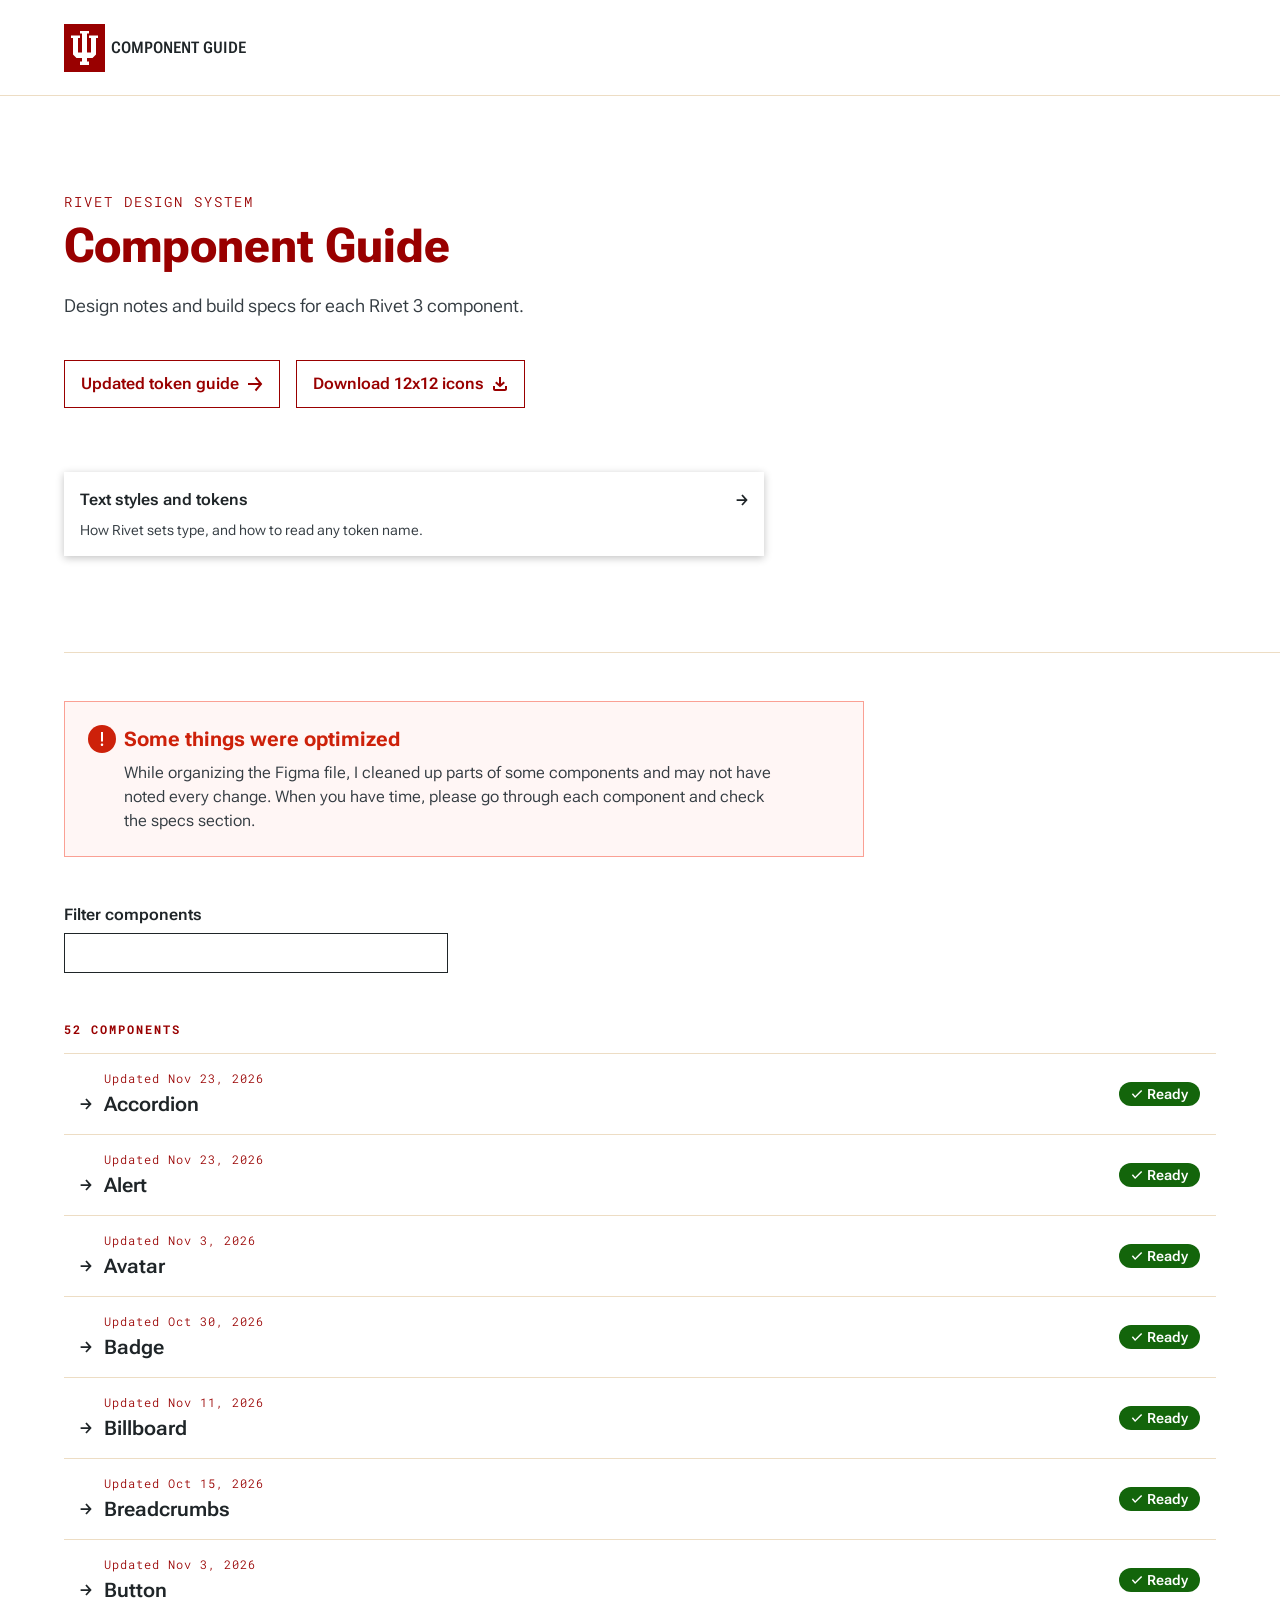
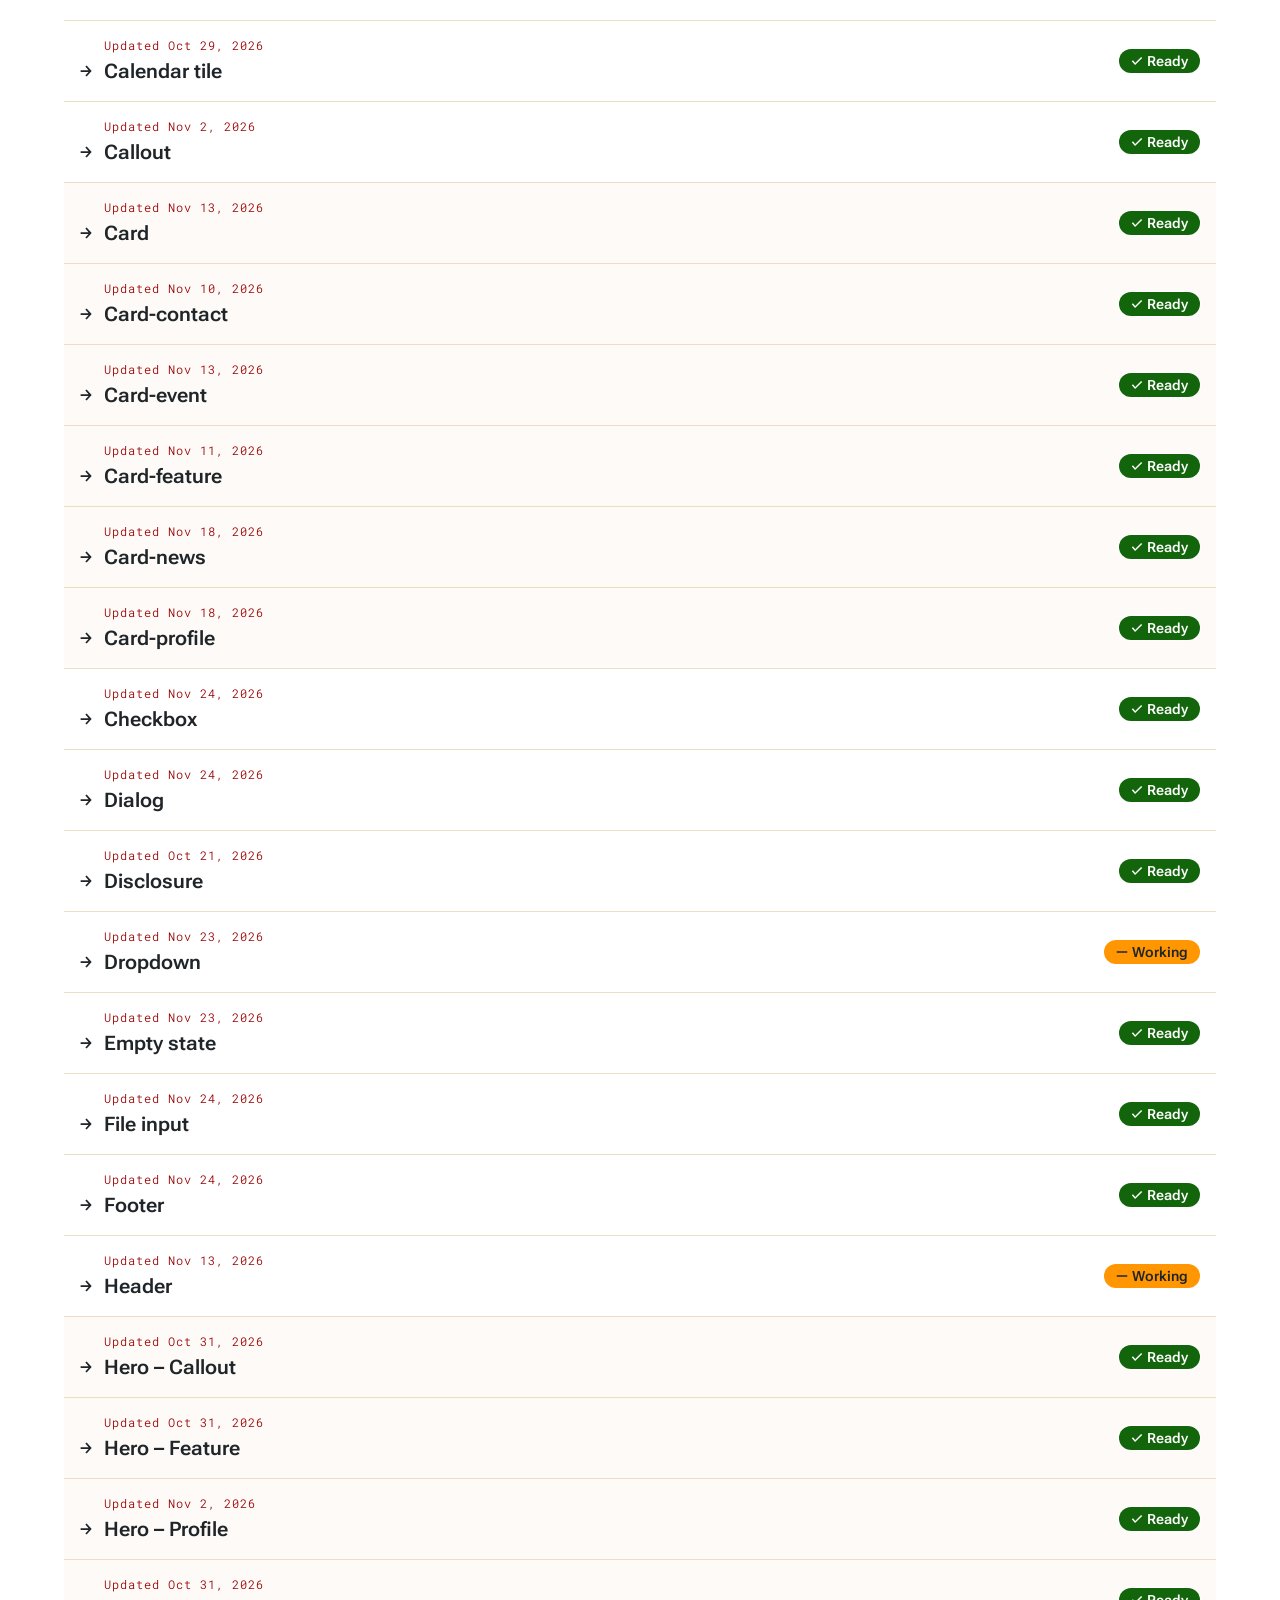
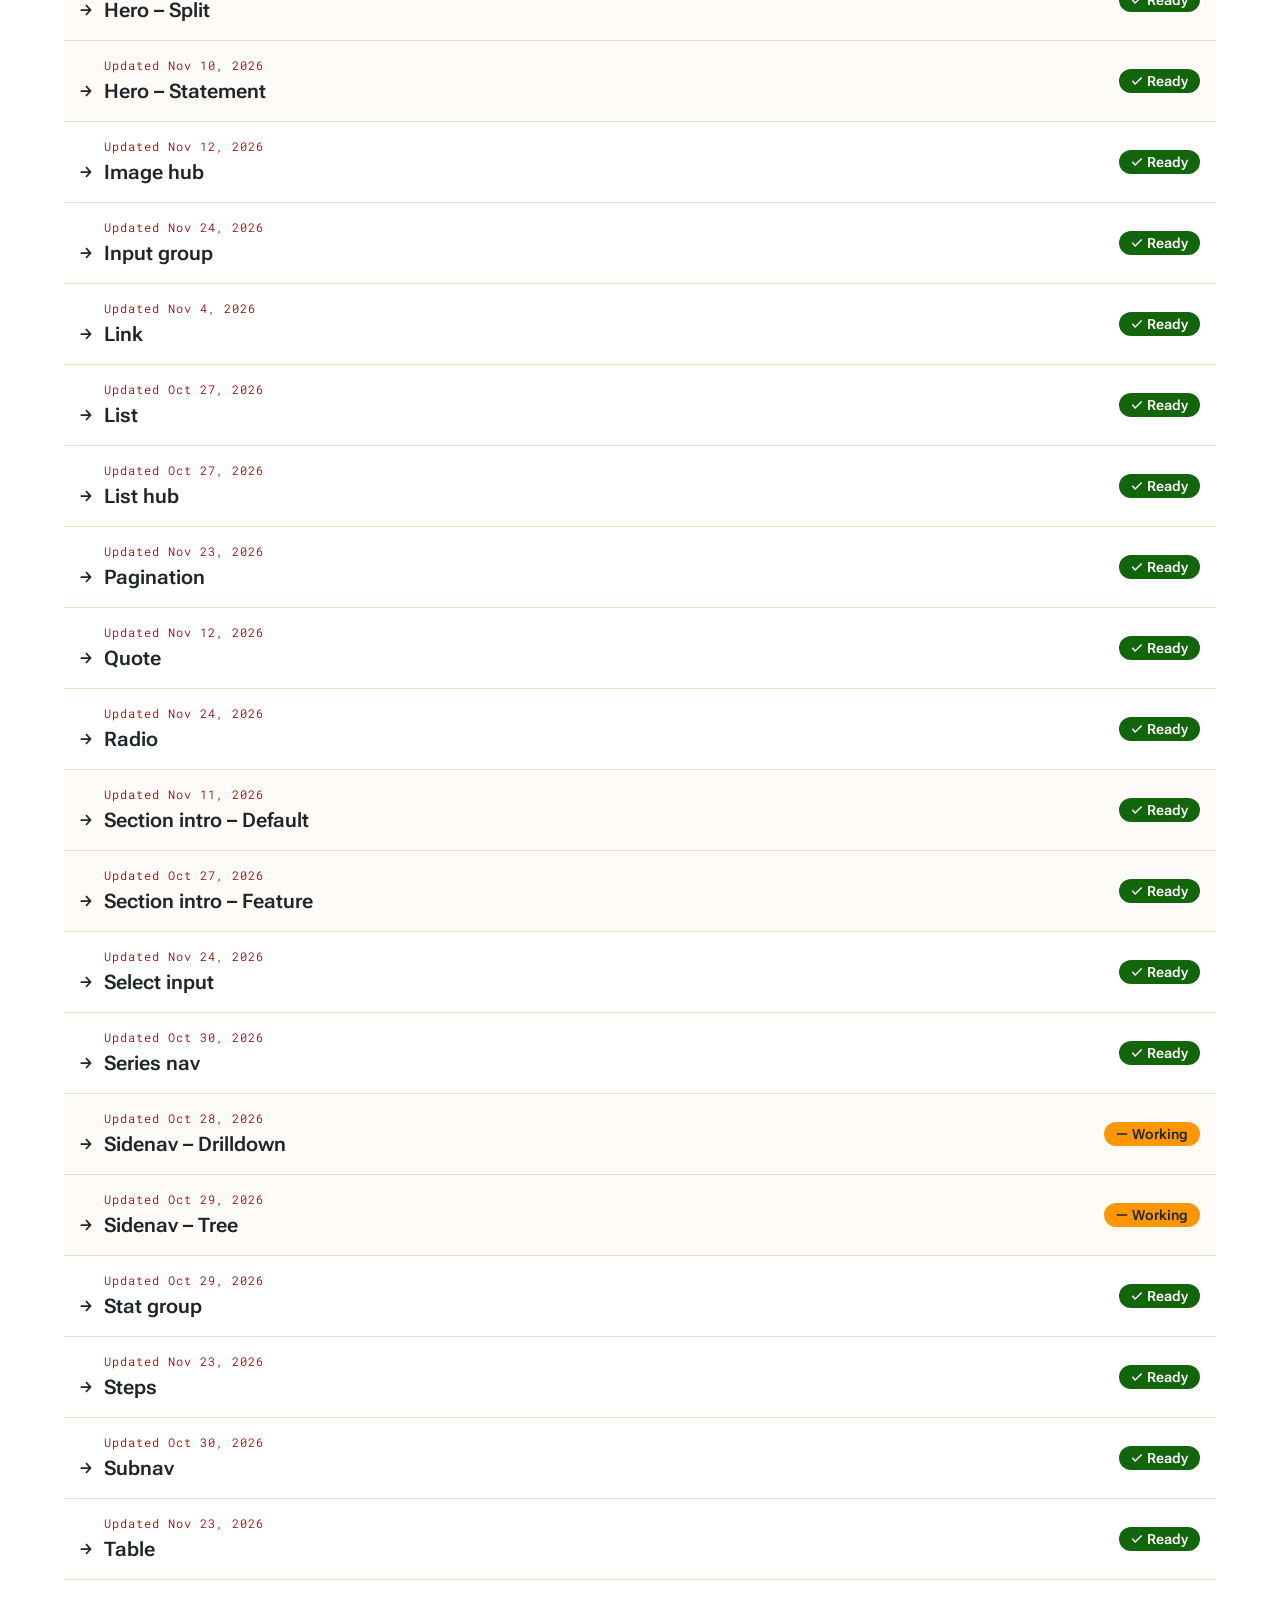
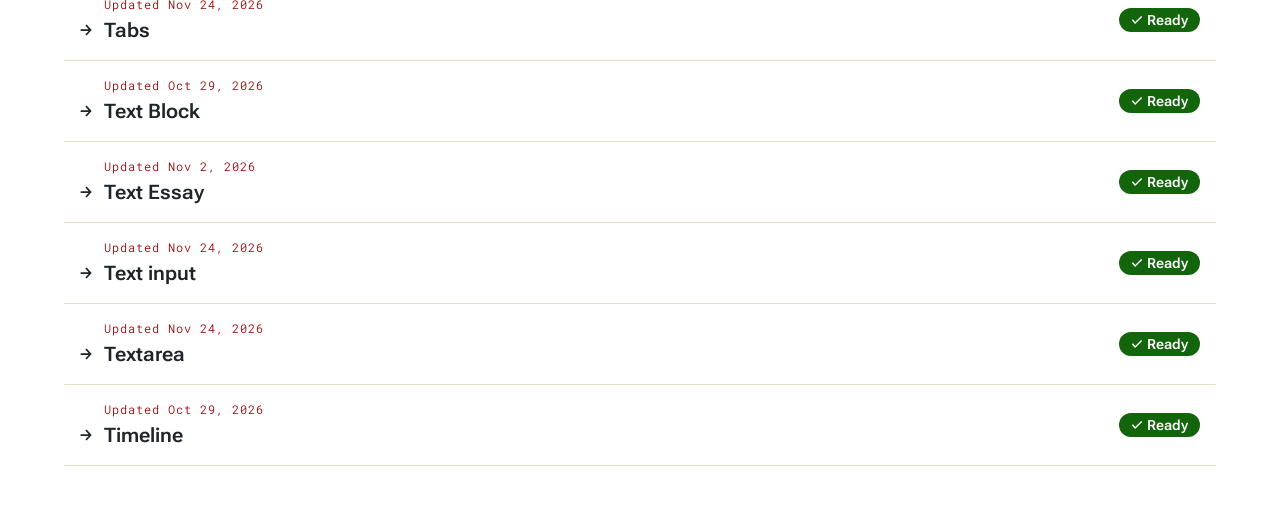
==== index.html @ 32e76210 "Update guide 2026-11-24 16:13" ====
<!doctype html>
<html lang="en">
<head>
<meta charset="utf-8">
<meta name="viewport" content="width=device-width, initial-scale=1">
<title>Rivet 3 Component Guide</title>
<link rel="preconnect" href="https://fonts.googleapis.com">
<link rel="preconnect" href="https://fonts.gstatic.com" crossorigin>
<link rel="stylesheet" href="https://fonts.googleapis.com/css2?family=Roboto+Flex:opsz,slnt,wdth,wght,YTAS,YTLC@8..144,-10..0,25..151,100..1000,649..854,416..570&family=Roboto+Mono:wght@100..700&family=Crimson+Pro:wght@200..900&display=swap">
<!-- Rivet 3 tokens (generated from Figma). Component examples on detail pages are built only from these --rvt- tokens.
     The page theme sets .rvt-theme-light / -dark / -crimson on <html>, so every --rvt- semantic token follows the page theme. -->
<link rel="stylesheet" href="generated/rivet-tokens.css">
<style>
/* Layout: rvt-hero-callout (Dark mode) on every page, then one reading column.
   Index = rvt-text-input + rvt-list-hub (Single List Hub, Compact). Detail = rvt-breadcrumbs + prose built from
   rvt-alert, rvt-list, rvt-table (Crimson, Default) and rvt-badge. Values come from the Rivet 3 Components (cleaning) Figma variables:
   Light-mode values on bare :root, Dark-mode values in the dark blocks. Borders use the Dark-mode border/default (#000000) in both. */
:root{
  --bg:#ffffff;            /* background/default */
  --surface:#fdfaf7;       /* background/brand-subtle */
  --border:#000000;        /* border/default (Dark mode value, per Jenn) */
  --text:#343c42;          /* text/default */
  --text-strong:#1f2528;   /* text/strong */
  --text-brand:#990000;    /* text/brand */
  --text-accent:#990000;   /* text/accent */
  --icon-brand:#990000;    /* icon/brand */
  --icon-default:#343c42;  /* icon/default */
  --icon-accent:#990000;   /* icon/accent */
  --text-link-subtle:#343c42;   /* text/link-subtle */
  --icon-link-subtle:#343c42;   /* icon/link-subtle */
  --text-brand-strong:#6d0808;  /* text/brand-strong (hover) */
  --icon-accent-strong:#6d0808; /* icon/accent-strong (hover) */
  --border-accent-strong:#6d0808; /* border/accent-strong (hover) */
  --text-muted:#5b646b;
  --code-bg:#f7f1ea;
  --table-border:#edddc4;  /* border/default (rvt-table + rvt-list-hub spec) */
  --th-bg:#990000;         /* component/table-header/background */
  --th-fg:#ffffff;         /* component/table-header/text */
  --row-tint:#fdfaf7;      /* background/tint (rvt-table Striped row) */
  --input-border:#1f2528;  /* component/input/border */
  --badge-bg:#1f2528;      /* background/inverse */
  --badge-fg:#ffffff;      /* text/inverse */
  --input-text:#343c42;   /* component/input/text */
  --input-focus:#990000;   /* border/accent */

  --font-sans:"Roboto Flex",system-ui,-apple-system,"Segoe UI",Roboto,Arial,sans-serif;
  --font-mono:"Roboto Mono",ui-monospace,SFMono-Regular,Menlo,Consolas,monospace;
  --w-normal:350; --w-bold:600; --w-black:700;
  --page:1440px; --read:800px;
}
@media (prefers-color-scheme: dark){:root:not([data-theme="light"]){
  --bg:#1f2528;--surface:#14181a;--border:#000000;--text:#ffffff;--text-strong:#ffffff;--text-brand:#ffffff;--text-accent:#fdfaf7;--text-link-subtle:#fdfaf7;--icon-link-subtle:#fdfaf7;--text-brand-strong:#efdfc8;--icon-accent-strong:#efdfc8;--border-accent-strong:#efdfc8;
  --icon-brand:#ffffff;--icon-default:#ffffff;--icon-accent:#fdfaf7;--text-muted:#b9b3ac;--code-bg:#14181a;--th-bg:#000000;--th-fg:#ffffff;--table-border:#000000;--row-tint:#14181a;
  --input-border:#faf6ef;--input-text:#faf6ef;--input-focus:#fdfaf7;--badge-bg:#ffffff;--badge-fg:#1f2528;
  color-scheme:dark}}
:root[data-theme="dark"]{
  --bg:#1f2528;--surface:#14181a;--border:#000000;--text:#ffffff;--text-strong:#ffffff;--text-brand:#ffffff;--text-accent:#fdfaf7;--text-link-subtle:#fdfaf7;--icon-link-subtle:#fdfaf7;--text-brand-strong:#efdfc8;--icon-accent-strong:#efdfc8;--border-accent-strong:#efdfc8;
  --icon-brand:#ffffff;--icon-default:#ffffff;--icon-accent:#fdfaf7;--text-muted:#b9b3ac;--code-bg:#14181a;--th-bg:#000000;--th-fg:#ffffff;--table-border:#000000;--row-tint:#14181a;
  --input-border:#faf6ef;--input-text:#faf6ef;--input-focus:#fdfaf7;--badge-bg:#ffffff;--badge-fg:#1f2528;
  color-scheme:dark}
/* Crimson page theme: the site variables map to the Crimson-mode semantic tokens in generated/rivet-tokens.css (no new values). */
:root[data-theme="crimson"]{
  --bg:var(--rvt-background-default);--surface:var(--rvt-background-strong);--border:var(--rvt-border-default);
  --text:var(--rvt-text-default);--text-strong:var(--rvt-text-strong);--text-brand:var(--rvt-text-accent);--text-accent:var(--rvt-text-accent);
  --text-link-subtle:var(--rvt-text-link);--icon-link-subtle:var(--rvt-icon-accent);
  --text-brand-strong:var(--rvt-text-brand-strong);--icon-accent-strong:var(--rvt-icon-accent-strong);--border-accent-strong:var(--rvt-border-accent-strong);
  --icon-brand:var(--rvt-icon-accent);--icon-default:var(--rvt-icon-default);--icon-accent:var(--rvt-icon-accent);
  --text-muted:var(--rvt-color-brand-light);--code-bg:var(--rvt-background-tint);--th-bg:var(--rvt-background-strong);--th-fg:var(--rvt-text-default);
  --table-border:var(--rvt-border-default);--row-tint:var(--rvt-background-tint);
  --input-border:var(--rvt-border-strong);--input-text:var(--rvt-text-default);--input-focus:var(--rvt-border-accent);
  --badge-bg:var(--rvt-background-inverse);--badge-fg:var(--rvt-text-inverse);
  color-scheme:dark}

*,*::before,*::after{box-sizing:border-box}
body{margin:0;background:var(--bg);color:var(--text);font-family:var(--font-sans);font-weight:var(--w-normal);
  font-size:18px;line-height:28px;-webkit-font-smoothing:antialiased}
/* ---------- Rivet type standards for the guide's own text (guides/text-styles.md: Variable font settings) ----------
   Roboto Flex: body, action, link and heading text at width 110%; headings (weight 700) add YTAS 720 / YTLC 530; display text (the hero title) stays at width 100%.
   Roboto Mono (tags, labels, code) has no width axis: 1px tracking, 2px for uppercase. Line heights sit on the 4px grid: 12/16, 14/20, 16/24, 18/28. */
body{font-stretch:110%}
.hero h1,.prose h2,.prose h3,.demo-title{font-variation-settings:"YTAS" 720,"YTLC" 530}
.hero h1{font-stretch:100%}
code,pre,.hero .tag,.hero-card-tag,.hub-title,.hub-tag,.doc-foot p,.prose h4,.prose thead th,.sn-label{font-stretch:normal}
.hero-card-tag,.hub-tag{letter-spacing:1px}
/* No orphans or widows anywhere in the guide: headings, table cells, labels and list titles balance their lines (text-wrap: balance);
   running text and list items avoid a single word alone on the last line (text-wrap: pretty). A small script (noOrphans) backs this up
   by joining the last two short words. Browsers without support simply wrap as before. */
h1,h2,h3,h4,h5,h6,td,th,dt,dd,caption,label,.hub-link{text-wrap:balance}
p,li,figcaption,blockquote,address{text-wrap:pretty}
a{color:var(--text-accent);text-underline-offset:3px;text-decoration-thickness:1px}
a:hover{text-decoration-thickness:2px}
/* Underlines, everywhere (site chrome and every example): match the IU Bloomington prototypes (v1.3).
   Every underline is 1px, at the font's own underline position, with no offset, at rest, on hover and on focus. */
html body *{text-decoration-thickness:1px!important;text-underline-position:from-font!important;text-underline-offset:0!important}
:focus-visible{outline:2px solid var(--input-focus);outline-offset:2px}
svg.i{width:16px;height:16px;fill:currentColor;flex:none;display:block}
.wrap{max-width:var(--page);margin-inline:auto;padding-inline:clamp(16px,5vw,80px)}

/* ---------- rvt-hero-callout, Dark mode ----------
   Spacing from Figma rvt-hero-callout, on spacing tokens (their mobile values switch below 768px):
   Desktop spacing/96 top and bottom; Mobile spacing/40 top (32px), spacing/48 bottom (36px).
   Metadata spacing/8 below. Body spacing/20 above (Mobile spacing/24). Buttons spacing/40 above (Mobile 32px), spacing/16 gap,
   stacked on Mobile, each button hugging its label. Text to card spacing/64 (Mobile spacing/48, 36px). */
.hero{background:#1f2528;color:#ffffff;padding-top:var(--rvt-spacing-96)}
.hero{overflow-x:clip}
/* The bottom rule starts flush with the page content on the left and runs past the page padding to the right edge (only the right end scales infinitely).
   Drawn in the border's own 1px space, stretched 100vw to the right and clipped by .hero. */
.hero-inner{--hero-rule:#000000;position:relative;padding-bottom:var(--rvt-spacing-96);border-bottom:1px solid transparent}
.hero-inner::after{content:"";position:absolute;left:0;right:-100vw;bottom:-1px;height:1px;background:var(--hero-rule);pointer-events:none}
.hero-inner>*{max-width:936px}
.hero .tag{font-family:var(--font-mono);font-size:14px;line-height:20px;letter-spacing:2px;text-transform:uppercase;margin:0 0 var(--rvt-spacing-8);color:#ffffff}
.hero .tag a{color:inherit;text-decoration:none}
.hero .tag a:hover{text-decoration:underline}
/* display/lg/strong: 48/52 desktop, 29/32 mobile */
.hero h1{font-size:var(--rvt-type-size-29-48);line-height:var(--rvt-type-line-height-32-52);font-weight:var(--w-black);margin:0;color:#ffffff;text-wrap:balance}
.hero .intro{font-size:18px;line-height:28px;margin:var(--rvt-spacing-20) 0 0;max-width:800px;color:#ffffff}
.hero .actions{display:flex;flex-wrap:wrap;align-items:center;gap:var(--rvt-spacing-16);margin-top:var(--rvt-spacing-40)}
@media (max-width:767px){
  .hero{padding-top:var(--rvt-spacing-40)}
  .hero-inner{padding-bottom:var(--rvt-spacing-48)}
  .hero .intro{margin-top:var(--rvt-spacing-24)}
  .hero .actions{flex-direction:column;align-items:flex-start}
}
.hero :focus-visible{outline-color:#efdfc8}
/* rvt-hero-callout, Column(s)=2: text column + rvt-card (Style=Raised), Dark mode.
   Card: background/raised #14181a, shadow/sm Dark (0 2px 6px black 20%), 32px padding.
   Tag: tag/sm/regular mono 12/16, text/brand. Title: action/xl/strong SemiBold 20/28 (18/24 mobile), text/strong.
   Description: body/base/regular 18/28 (16/24 mobile), text/default, 16px above. Columns: 64px gap. */
.hero-inner>.hero-cols{max-width:none;display:grid;grid-template-columns:minmax(0,1fr) minmax(320px,400px);gap:var(--rvt-spacing-64);align-items:start}
.hero-main>*{max-width:936px}
.hero-card{background:#14181a;box-shadow:0 2px 6px 0 rgb(0 0 0 / 20%);padding:32px;color:#ffffff}
.hero-card-tag{font-family:var(--font-mono);font-size:12px;line-height:16px;margin:0;padding:0 0 4px 2px;color:#ffffff}
.hero-card-title{font-size:20px;line-height:28px;font-weight:var(--w-bold);margin:0;color:#ffffff}
.hero-card-desc{font-size:18px;line-height:28px;margin:0;padding-top:16px;color:#ffffff}
.hero-card-link{background:none;border:0;padding:0;cursor:pointer;font-family:var(--font-sans);text-decoration:underline;text-underline-offset:3px;display:inline-flex;align-items:center;gap:8px;margin-top:16px;color:#fdfaf7;font-size:16px;line-height:24px;font-weight:var(--w-bold)}
.hero-card-link:hover{color:#efdfc8}
/* rvt-button CTA, Style=Subtle (rivet-source .rvt-button--cta.rvt-button--subtle on .rvt-theme-dark):
   no border, transparent background; text accent (brand/ultra-light #fdfaf7) -> accent-strong #efdfc8 on hover. */
.btn.btn-subtle{border-color:transparent;margin-top:16px}
.hero-card .btn.btn-subtle{padding-left:0;border-left:0}
.btn.btn-subtle:hover{border-color:transparent;color:#efdfc8}
.hero-card-msg{margin:8px 0 0;font-size:14px;line-height:20px;color:#ffffff}
.hero-card-msg:empty{display:none}
/* rvt-hero-callout Column(s)=2, Dark mode: rvt-card (Size=Compact, Layout=Plain, Style=Raised, Vertical) sits under the actions,
   spacing/64 below them, 700px wide. Card: background/raised (#14181a on Dark), shadow/sm, spacing/16 padding, no radius; the whole card is the link.
   Tag: tag/sm/regular 12/16 text/brand, spacing/4 below, 2px left. Title row: action/lg/strong 16/24 text/strong + rvt-arrow-right-12 in a 12px slot, spacing/16 gap.
   Body: body/xs/regular 14/20 text/default, spacing/8 above. Hover: title text/accent + underline, arrow icon/accent. */
.hero-compact{display:block;width:100%;max-width:700px;margin-top:var(--rvt-spacing-64);padding:16px;background:#14181a;box-shadow:0 2px 8px 0 rgb(0 0 0 / 24%);color:#ffffff;text-decoration:none}
.hero-compact-head{display:flex;align-items:flex-start;gap:16px}
.hero-compact-title{flex:1 1 auto;min-width:0;margin:0;font-size:16px;line-height:24px;font-weight:var(--w-bold);color:#ffffff}
.hero-compact-arrow{flex:none;width:12px;height:24px;display:flex;align-items:center;justify-content:center;padding-top:.5px;color:#ffffff}
.hero-compact-arrow svg{width:12px;height:12px;display:block;fill:currentColor}
.hero-compact-desc{margin:0;padding-top:8px;font-size:14px;line-height:20px;color:#ffffff}
.hero-compact:hover .hero-compact-title{color:#fdfaf7;text-decoration:underline;text-underline-offset:3px}
.hero-compact:hover .hero-compact-arrow{color:#fdfaf7}
.hero-compact:focus-visible{outline:2px solid #efdfc8;outline-offset:2px}
@media (max-width:767px){.hero-compact{margin-top:var(--rvt-spacing-48)}}
@media (max-width:900px){.hero-inner>.hero-cols{grid-template-columns:1fr;gap:var(--rvt-spacing-64)}}
@media (max-width:560px){.hero-card{padding:24px}.hero-card-title{font-size:18px;line-height:24px}.hero-card-desc{font-size:16px;line-height:24px}}
/* rvt-button: CTA, Normal, Extra-large (Dark mode). Link type External = rvt-arrow-up-right; In-page = rvt-arrow-down */
.btn{display:inline-flex;align-items:center;gap:8px;height:48px;padding:0 16px;border:1px solid #fdfaf7;color:#fdfaf7;background:transparent;
  font-family:var(--font-sans);font-size:16px;line-height:24px;font-weight:var(--w-bold);text-decoration:none;white-space:nowrap}
/* Hover/focus from rivet-source .rvt-button--cta on .rvt-theme-dark: background stays transparent;
   border + text go from accent (brand-ultra-light #fdfaf7) to accent-strong (brand-light #efdfc8). Focus: 2px accent-strong outline, 2px offset. */
.btn:hover{background:transparent;border-color:#efdfc8;color:#efdfc8;text-decoration:none}
.btn:focus-visible{outline:2px solid #efdfc8;outline-offset:2px}
button.btn{font-family:var(--font-sans);cursor:pointer;-webkit-appearance:none;appearance:none;border-radius:0}
.prose h2:focus{outline:none}
.prose h2{scroll-margin-top:24px}

/* ---------- rvt-badge, Strong (list hub badge slot) ----------
   Default = background/inverse + text/inverse; status styles use background/<status>-strong. SemiBold 14/20, 12px side padding, 4px gap. */
.badge{display:inline-flex;align-items:center;gap:4px;height:24px;padding:0 12px;border-radius:9999px;
  background:#1f2528;color:#ffffff;font-size:14px;line-height:20px;font-weight:var(--w-bold);white-space:nowrap;
  /* component/badge/ring: 1px white ring outside every badge, same in Light, Dark and Crimson (matches the build) */
  box-shadow:0 0 0 1px #ffffff}
/* rvt-badge Strong colors are fixed across themes: component/badge/<status>-strong-background / -text / -icon */
.badge svg{width:12px;height:12px;fill:currentColor;flex:none}
/* rvt-badge Layout=Icon Only: 24 x 24 fixed, border-radius/circle, 12px icon centered; status read out by screen readers */
.badge{width:24px;padding:0;justify-content:center}
/* rvt-badge Layout=Default (icon + label): hug width, spacing/12 sides, spacing/4 gap */
.badge.has-label{width:auto;padding:0 12px}
.sr-only{position:absolute;width:1px;height:1px;padding:0;margin:-1px;overflow:hidden;clip:rect(0,0,0,0);white-space:nowrap;border:0}
.badge[data-s="ready-for-dev"],.badge[data-s="released"]{background:#13650b;color:#ffffff}
.badge[data-s="in-review"]{background:#004f9e;color:#ffffff}
.badge[data-s="in-progress"]{background:#ff9602;color:#1f2528}
/* Status=Warning, Style=Strong: background/warning-strong, text + icon ramp/base/main */
.badge[data-s="working"]{background:#ff9602;color:#1f2528}
.badge[data-s="deprecated"]{background:#cd210a;color:#ffffff}

/* ---------- rvt-text-input ---------- */
.field{display:grid;gap:8px;max-width:24rem;min-width:0}
.field-label{font-size:16px;line-height:20px;font-weight:var(--w-bold);color:var(--text-strong);margin:0}
/* rvt-text-input, Size=Medium: 40px field, 1px border/strong, Body/small/regular 16/24 text/default, 0 16 0 12 padding;
   Focus = 2px border/accent ring sitting 2px outside the field. */
.field input{font-family:var(--font-sans);font-size:16px;line-height:24px;font-weight:var(--w-normal);color:var(--input-text);background:transparent;
  border:1px solid var(--input-border);border-radius:0;height:40px;padding:0 16px 0 12px;width:100%;-webkit-appearance:none;appearance:none}
.field input::placeholder{color:var(--text-muted);opacity:1}
.field input:focus,.field input:focus-visible{outline:2px solid var(--input-focus);outline-offset:2px}
.field input::-webkit-search-cancel-button{-webkit-appearance:none;appearance:none}

/* ---------- rvt-list-hub: Single List Hub, Size=Compact (List hub page, local _rvt-list-hub-item) ----------
   Item: 16px top/bottom, 0 sides, 1px border/default dividers.
   Tag: Tag/small/regular mono 12/16, text/brand, 24px indent, 4px below.
   Title row: rvt-arrow-right-12 (12px, icon/strong) in a 16px slot, 8px down desktop / 6px mobile, 8px gap;
     title SemiBold 20/28 desktop, 18/24 mobile, text/strong.
   Description: Body/extra-small/regular 14/20, text/default, 8px above, 24px indent. Badge slot 16px above, 24px indent.
   Hover: title text/accent + underline (as rvt-card), arrow icon/accent. */
.index{padding-block:48px 64px;display:grid;gap:48px}
.empty{padding-block:24px;color:var(--text-muted);font-size:16px}
.hub-title{font-family:var(--font-mono);font-size:12px;line-height:16px;letter-spacing:2px;text-transform:uppercase;color:var(--text-brand);margin:0;padding-bottom:16px}
.hub{list-style:none;margin:0;padding:0}
.hub-item{position:relative;display:grid;padding:16px;border-top:1px solid var(--table-border);grid-template-columns:minmax(0,1fr) auto;column-gap:24px}
.hub-item>*{grid-column:1}
.hub-item:last-child{border-bottom:1px solid var(--table-border)}
/* Grouped items (cards, heroes, section intros) use the rvt-table Striped row fill, background/tint; the fill stays within the list width; every item is inset 16px so all items line up */
.hub-item.is-grouped{background:var(--row-tint)}
.hub-tag{font-family:var(--font-mono);font-size:12px;line-height:16px;color:var(--text-brand);margin:0;padding:0 0 4px 24px;font-variant-numeric:tabular-nums}
.hub-head{display:flex;gap:8px;align-items:flex-start}
.hub-arrow{width:16px;flex:none;padding-top:8px;color:var(--text-strong)}
.hub-arrow svg{width:12px;height:12px;display:block;fill:currentColor}
.hub-link{font-size:20px;line-height:28px;font-weight:var(--w-bold);color:var(--text-strong);text-decoration:none}
.hub-link::after{content:"";position:absolute;inset:0}
.hub-item:hover .hub-link,.hub-item:focus-within .hub-link{color:var(--text-accent);text-decoration:underline solid;text-decoration-thickness:auto;text-underline-offset:auto;text-decoration-skip-ink:auto}
.hub-item:hover .hub-arrow,.hub-item:focus-within .hub-arrow{color:var(--icon-accent)}
.hub-link:focus-visible{outline:none}
.hub-item:focus-within{outline:2px solid var(--input-focus);outline-offset:-2px}
.hub-desc{font-size:14px;line-height:20px;font-weight:var(--w-normal);margin:0;padding:8px 0 0 24px;color:var(--text);max-width:750px}
.hub-item>.hub-meta{grid-column:2;grid-row:1 / span 4;align-self:center;padding:0;display:flex;flex-wrap:wrap;justify-content:flex-end;gap:12px}
@media (max-width:560px){
  .hub-title{padding-bottom:8px}
  .hub-arrow{padding-top:6px}
  .hub-link{font-size:18px;line-height:24px}
}

/* ---------- rvt-breadcrumbs (Breadcrumbs / WIP page) ----------
   Home: 12px rvt-home in icon/link-subtle; hover = icon/accent-strong with a border/accent-strong underline.
   Visited: Action/small/regular 14/20 text/link-subtle; hover = text/brand-strong + underline (same hover logic as buttons).
   Current: Action/small/strong 14/20 SemiBold text/strong, no underline.
   Separator: 12px rvt-chevron-right in icon/brand, never changes on hover. 4px gaps throughout. */
.crumbs{padding-top:24px}
.crumbs ol{list-style:none;margin:0;padding:0;display:flex;flex-wrap:wrap;align-items:center;gap:4px;font-size:14px;line-height:20px}
.crumbs li{display:flex;align-items:center;gap:4px}
.crumbs li:not(:last-child)::after{content:"";width:12px;height:12px;flex:none;background:var(--icon-brand);-webkit-mask:url("data:image/svg+xml,%3Csvg xmlns='http://www.w3.org/2000/svg' viewBox='0 0 16 16'%3E%3Cpath d='M6.26341 15.1459L12.31 8L6.26341 0.854065L4.73663 2.14595L9.69007 8L4.73663 13.8541L6.26341 15.1459Z'/%3E%3C/svg%3E") center/12px no-repeat;mask:url("data:image/svg+xml,%3Csvg xmlns='http://www.w3.org/2000/svg' viewBox='0 0 16 16'%3E%3Cpath d='M6.26341 15.1459L12.31 8L6.26341 0.854065L4.73663 2.14595L9.69007 8L4.73663 13.8541L6.26341 15.1459Z'/%3E%3C/svg%3E") center/12px no-repeat}
.crumbs a{color:var(--text-link-subtle);font-weight:var(--w-normal);text-decoration:none;display:flex;align-items:center}
.crumbs a:hover{color:var(--text-brand-strong);text-decoration:underline;text-decoration-thickness:1px;text-underline-offset:3px}
.crumbs .home{color:var(--icon-link-subtle);padding-block:4px;border-bottom:1px solid transparent}
.crumbs .home svg{width:12px;height:12px}
.crumbs .home:hover{color:var(--icon-accent-strong);border-bottom-color:var(--border-accent-strong);text-decoration:none}
.crumbs [aria-current]{color:var(--text-strong);font-weight:var(--w-bold);text-decoration:none}

/* ---------- Detail ---------- */
.detail{padding-block:40px 64px}
/* Text stays at the 800px reading width; tables use the full content width so columns have room. */
.doc{min-width:0}
.prose>:not(.table-wrap):not(.ex),.doc-foot{max-width:var(--read)}
.doc-foot{margin-top:24px;display:flex;justify-content:space-between;gap:16px;flex-wrap:wrap;font-size:16px}
.doc-foot p{margin:0;font-family:var(--font-mono);font-size:12px;letter-spacing:1px;color:var(--text-muted)}

/* ---------- Prose ---------- */
.prose>:first-child{margin-top:0}
/* Section titles use the H1 size from the Details Page (heading/3xl/strong: 36/40 desktop, 26/28 mobile). The element stays an h2 so the hero keeps the page's single h1. */
.prose h2{font-size:36px;line-height:40px;font-weight:var(--w-black);color:var(--text-strong);margin:0;text-wrap:balance}
.prose h3{font-size:23px;line-height:28px;font-weight:var(--w-black);color:var(--text-strong);margin:0;text-wrap:balance}
.prose h4{font-family:var(--font-mono);font-size:12px;line-height:16px;letter-spacing:2px;text-transform:uppercase;font-weight:400;color:var(--text-brand);margin:24px 0 8px}
.prose p{margin:0 0 16px}
.prose strong{font-weight:var(--w-bold);color:var(--text-strong)}
.prose mark{background:#fffbf0;color:#1f2528;box-shadow:inset 0 -2px 0 #ffd580;padding-inline:2px}
.prose hr{border:0;height:0;margin:0}
.prose img{border:1px solid var(--border);display:block;margin-block:16px}
/* {{icon:arrow-right}} etc. in a doc renders the matching 16px Rivet icon inline, at text size and color, so arrows in prose match the buttons. */
.prose .prose-icon{width:1em;height:1em;vertical-align:-.125em;fill:currentColor;display:inline-block}
.prose code{font-family:var(--font-mono);font-size:.85em;background:var(--code-bg);padding:1px 5px;color:var(--text-strong);white-space:nowrap}
.prose pre{background:var(--code-bg);padding:16px;overflow:auto;max-height:75vh;margin:0 0 16px;border:1px solid var(--border)}
.prose pre code{background:none;padding:0;white-space:pre;font-size:14px;line-height:20px}
.sw{display:inline-block;width:12px;height:12px;margin-right:6px;vertical-align:-1px;box-shadow:inset 0 0 0 1px rgba(127,127,127,.5)}
.prose blockquote{margin:0 0 16px;padding-left:16px;border-left:2px solid var(--border)}

/* rvt-list: Unordered (6px square bullet, icon/brand) and Ordered */
.prose ul,.prose ol{margin:0 0 16px;padding:0;display:grid;gap:12px}
.prose ul{list-style:none}
.prose ul>li{position:relative;padding-left:38px}
.prose ul>li::before{content:"";position:absolute;left:24px;top:11px;width:6px;height:6px;background:var(--icon-brand)}
.prose ul ul,.prose ol ol,.prose ul ol,.prose ol ul{margin:12px 0 0}
.prose ul ul>li{padding-left:30px}
.prose ul ul>li::before{left:16px}
.prose ol{padding-left:44px}
.prose ol>li::marker{color:var(--icon-brand);font-weight:var(--w-bold)}

/* rvt-table: Type=Default, Striped=False, Size=Default (local Table page spec)
   Table: background/default fill, 1px border/default outline. Rows: 0 8px inset, 1px border/default bottom.
   Header row/cells: component/table-header/background; label tag/md/regular = Roboto Mono Regular (wght 350) 14/18, 1px tracking (desktop + mobile), component/table-header/text; 16px top/bottom, spacing/20 left/right (48px row desktop, 44px mobile).
   First column = Main Item (body/sm/strong SemiBold 16/24, text/strong); others = Default (body/sm/regular 16/24, text/default); 24px top/bottom, spacing/20 left/right (Compact size: spacing/12).
   Row inset spacing/8 adds to the first and last cell, so the outer edge is 28px. Mobile: 16/20 padding, Main Item body/xs/strong SemiBold 14/20, Default body/xs/regular 14/20. */
.table-wrap{overflow-x:auto;margin:0 0 24px;border:1px solid var(--table-border);background:var(--bg)}
/* Separate borders (not collapsed) so the sticky first column on mobile carries its own borders and fill while scrolling: no seams or gaps in the header color. Row lines sit on the cells. */
.prose table{border-collapse:separate;border-spacing:0;width:100%;table-layout:fixed}
.prose thead tr{background:var(--th-bg)}
.prose thead th{border-bottom:1px solid var(--table-border)}
.prose tbody th,.prose tbody td{border-bottom:1px solid var(--table-border)}
.prose tbody tr:last-child th,.prose tbody tr:last-child td{border-bottom:0}
.prose tbody code{white-space:normal;overflow-wrap:normal;word-break:normal}
.prose tbody th{text-align:left;padding:24px 20px 24px 28px;vertical-align:middle;font-size:16px;line-height:24px;font-weight:var(--w-bold);color:var(--text-strong);background:var(--bg);overflow-wrap:break-word}
.table-wrap:focus-visible{outline:2px solid var(--input-focus);outline-offset:2px}
/* Card pages: the row for the card being documented uses the rvt-table Striped row fill (background/tint) */
.prose tbody tr.is-current th,.prose tbody tr.is-current td{background:var(--row-tint)}
.prose thead th{background:var(--th-bg);color:var(--th-fg);font-family:var(--font-mono);font-size:14px;line-height:20px;letter-spacing:1px;font-weight:var(--w-normal);
  text-align:left;vertical-align:middle;padding:16px 20px;height:48px;overflow-wrap:normal;word-break:normal;hyphens:none}
.prose td{padding:24px 20px;vertical-align:middle;font-size:16px;line-height:24px;font-weight:var(--w-normal);color:var(--text);background:var(--bg);overflow-wrap:break-word}
.prose td:first-child{font-weight:var(--w-bold);line-height:24px;color:var(--text-strong)}
.prose th:first-child,.prose td:first-child{padding-left:28px}
.prose th:last-child,.prose td:last-child{padding-right:28px}
@media (max-width:560px){
  /* Fill the width; only scroll sideways when the columns can't fit at their minimum width. */
  .prose table{width:100%;table-layout:auto}
  .prose th,.prose td{min-width:180px}
  .prose thead th{height:44px}
  .prose tbody th{padding:16px 20px 16px 28px;font-size:14px;line-height:20px}
  .prose td{padding:16px 20px;font-size:14px;line-height:20px}
  .prose td:first-child{padding-left:28px}
  .prose td:last-child{padding-right:28px}
  /* First column stays put while the rest of the table scrolls sideways, so readers always see what each row is.
     140px so the comparison columns still have room; a 1px divider marks its edge. */
  .prose th:first-child,.prose td:first-child{position:sticky;left:0;z-index:1;width:140px;min-width:140px;max-width:140px;box-shadow:inset -1px 0 0 var(--table-border)}
  .prose thead th:first-child{z-index:2;background:var(--th-bg);box-shadow:none}
}

.index-note{margin:0}

/* Do / Don't */
.dd{display:grid;grid-template-columns:repeat(auto-fit,minmax(15rem,1fr));gap:16px;margin:16px 0 24px}
.dd-card{border:1px solid var(--border);border-top:4px solid #13650b;padding:24px;min-width:0}
.dd-card.dont{border-top-color:#cd210a}
.dd-card h3{margin:0 0 12px;font-size:20px;line-height:24px;display:flex;align-items:center;gap:8px}
.dd-card h3 .alert-ic{display:grid;place-items:center;flex:none;width:24px;height:24px;border-radius:50%;background:#13650b;color:#ffffff}
.dd-card.dont h3 .alert-ic{background:#cd210a}
.dd-card h3 .alert-ic svg{width:12px;height:12px}
.dd-card ul,.dd-card ol{margin:0}
/* Bad / good examples: side-by-side figures, full content width, stacked under 900px */
.ex{display:grid;grid-template-columns:repeat(2,minmax(0,1fr));gap:40px}
.ex-item{margin:0;min-width:0}
.prose .ex-item img{width:100%;height:auto;margin:0;border:1px solid var(--table-border)}
.prose .ex-item h3{font-size:20px;line-height:28px;margin:24px 0 8px}
/* rvt-list-hub, Type=Check, Size=Compact, title only: four "where to use it" examples directly under the "What it is" paragraph on every page (spacing/32 above).
   "When to use it" / "When not to use it" stay plain bullet lists.
   Item: spacing/12 top and bottom, one shared 1px border/default rule between items (top on every item, bottom on the last only).
   Marker: 24px circle, component/list-hub/check-background (Check) or component/list-hub/x-background (X), 12px rvt-check / rvt-close glyph in component/list-hub/icon, spacing/8 to the title.
   Title: action/lg/strong text/strong, width 110%. The marker sits on the first line of the title, so wrapped titles keep it on line one. Follows the page theme through --rvt- tokens. */
.prose ul.rvt-list-hub{display:block;margin:var(--rvt-spacing-24) 0 0;padding:0;list-style:none} /* spacing/24 below the heading, like tables and notes */
.prose ul.rvt-list-hub>li{display:flex;align-items:flex-start;gap:var(--rvt-spacing-8);padding:var(--rvt-spacing-12) 0;margin:0;border-top:1px solid var(--rvt-border-default);
  color:var(--rvt-text-strong);font:var(--rvt-font-action-lg-strong);font-stretch:var(--rvt-font-width-semi-expanded);letter-spacing:var(--rvt-font-tracking-none)}
.prose ul.rvt-list-hub>li:last-child{border-bottom:1px solid var(--rvt-border-default)}
.prose ul.rvt-list-hub>li::before{content:none}
.rvt-list-hub__marker{flex:none;display:flex;align-items:center;justify-content:center;width:24px;height:24px;border-radius:var(--rvt-border-radius-full);background:var(--rvt-component-list-hub-check-background);color:var(--rvt-component-list-hub-icon)}
.rvt-list-hub--x .rvt-list-hub__marker{background:var(--rvt-component-list-hub-x-background)}
.rvt-list-hub__marker svg{display:block;width:12px;height:12px;fill:currentColor}
.rvt-list-hub__title{flex:1 1 auto;min-width:0}
.prose ul.rvt-list-hub--examples{margin-top:var(--rvt-spacing-32)}
/* Examples list: no rule above the first item or below the last; those items drop their outer padding so the 32px above and the section gap below stay true. */
.prose ul.rvt-list-hub--examples>li:first-child{border-top:0;padding-top:0}
.prose ul.rvt-list-hub--examples>li:last-child{border-bottom:0;padding-bottom:0}
/* Accessibility checklist (the list under "## Accessibility checklist" on a component page): rvt-list-hub, Type=Check, Size=Compact, title only,
   plus an rvt-badge (Subtle, Default) at the end of each item naming who owns that check: Design, Content or Developer. */
.prose ul.rvt-list-hub--a11y .rvt-badge{flex:none}
@media (max-width:900px){.ex{grid-template-columns:1fr;gap:40px}}
@media (max-width:560px){.prose .ex-item h3{font-size:18px;line-height:24px;margin-top:16px}}
/* rvt-text-block rhythm (Text Block page, _Text Block Item): no dividers; space ABOVE each element.
   Desktop: H2 48px (Heading/extra-large/strong 29/36), H3 40px (Heading/large/strong 23/28), Paragraph 24px (18/28),
   List 16px (18/28, 12px between items), Note/alert 32px. Tables, Do/Don't and code follow Paragraph (24px).
   H3 directly under an H2 (not in the Text Block layout) gets the Paragraph spacing: 24px desktop, 16px mobile.
   Mobile uses the same spacing tokens; the Breakpoint mode scales them: H2 36px (23/32), H3 32px (20/24), Paragraph 24px (16/24),
   List 16px (16/24), Note 24px, H3 under H2 24px. */
.prose>*{margin-top:24px;margin-bottom:0}
.prose>h2{margin-top:96px} /* section-to-section (the Figma H1 section titles): spacing/96 */
.prose>h3{margin-top:40px}
.prose>h4{margin-top:32px}
.prose>p{margin-top:24px}
.prose>ul,.prose>ol{margin-top:16px}
.prose>.rvt-alert--note{margin-top:32px;margin-bottom:0}
.prose>.table-wrap,.prose>.dd,.prose>.ex,.prose>pre,.prose>blockquote{margin-top:24px;margin-bottom:0}
.prose>hr{margin-top:96px}
.prose>hr+h2{margin-top:0} /* the invisible hr before "Developer spec checklist" already carries the 96px section gap; do not stack the h2 gap on top of it */
.prose>h2+h3{margin-top:24px}
.prose>:first-child{margin-top:0}
@media (max-width:560px){
  .prose{font-size:16px;line-height:24px}
  .prose h2{font-size:26px;line-height:28px}
  .prose h3{font-size:20px;line-height:24px}
  .prose>h2{margin-top:72px}
  .prose>h3{margin-top:32px}
  .prose>h4,.prose>.rvt-alert--note{margin-top:24px}
  .prose>p,.prose>.table-wrap,.prose>.dd,.prose>.ex,.prose>pre,.prose>blockquote{margin-top:24px}
  .prose>ul,.prose>ol{margin-top:16px}
  .prose>h2+h3{margin-top:24px}
  .prose>:first-child{margin-top:0}
}
.load{padding-block:64px;color:var(--text-muted)}
/* ---------- Component rail (Prototype v1.1 sidebar-v2-children sidenav, Dark mode) ----------
   Ported from prototype-hub v1.1/sidebar-v2-children: 260px rail, 24px inner pad, full height, 1px rule on the right edge.
   Back (v1.1): 14px rvt-arrow-left + action/sm/strong 14/20 wght 600, 8px gap, 12px under the header; title sits 28px below it (20px on mobile).
   Persistent title = action/sm/strong 14/20 wght 600, accent, 12px below, 1px rule.
   Rows = sidenav-item on a 44px pitch: 12px top/bottom, action/sm/regular 14/20 wght 350,
   1px hairline under every row (the last one too; not on mobile).
   No chevrons: in the prototype a chevron marks an item with sub-pages, and components have none.
   Width is the site-wide 110% (body rule above); the prototype's 115 / 112.5 are not Rivet values.
   Current row: accent + underline (from-font), regular weight. Hover/focus: label underlined, label + chevron accent.
   Light prototype colors map to Dark-mode tokens: background/default #1f2528, border/default #000000,
   text/default #ffffff (ink), text/accent #fdfaf7 (crimson), accent-strong #efdfc8 (hover).
   Always dark, in both page themes, like the hero. Below 1024px the rail becomes the prototype's
   in-flow disclosure under a compact bar (400ms max-height ease, content pushes down). */
#rail-shell{--rail-pad:24px;--rail-bg:#1f2528;--rail-rule:#000000;--rail-text:#ffffff;--rail-accent:#faf6ef;--rail-strong:#efdfc8;color-scheme:dark}
:root{--rail-w:260px}
body:not(.has-rail) #rail-shell{display:none}
#rail{background:var(--rail-bg);color:var(--rail-text)}
#rail ul{list-style:none;margin:0;padding:0}
#rail li{border-bottom:1px solid var(--rail-rule)}
@media (max-width:1023.98px){#rail li:last-child{border-bottom:0}}
.rail-back{display:flex;width:max-content;align-items:center;gap:8px;height:24px;color:var(--rail-text);text-decoration:none;
  font-size:14px;line-height:20px;font-weight:600}
.rail-back svg{width:12px;height:12px;display:block;flex:none;fill:currentColor} /* rvt-arrow-left-12 (14px is not a Rivet icon size) */
.rail-back:hover,.rail-back:focus-visible{color:var(--rail-strong);text-decoration:none}
.rail-after-back{padding-top:20px}
@media (min-width:1024px){.rail-after-back{padding-top:28px}}
.rail-title{display:flex;width:100%;align-items:center;padding-bottom:12px;border-bottom:1px solid var(--rail-rule);
  color:var(--rail-accent);text-decoration:none;font-size:14px;line-height:20px;font-weight:600}
.rail-title-label{min-width:0;flex:1;text-decoration:none;text-decoration-thickness:1px;text-underline-offset:3px}
.rail-title:hover,.rail-title:focus-visible{color:var(--rail-strong);text-decoration:none}
.rail-title:hover .rail-title-label,.rail-title:focus-visible .rail-title-label{text-decoration:underline}
.rail-item{display:flex;align-items:center;gap:8px;padding:12px 0;color:var(--rail-text);text-decoration:none;
  font-size:14px;line-height:20px;font-weight:350}
.rail-label{min-width:0;flex:1;white-space:normal}
.rail-chev{display:block;width:12px;height:12px;flex:none}
.rail-chev svg{width:12px;height:12px;display:block;fill:currentColor}
.rail-item[aria-current="page"]{color:var(--rail-accent)}
.rail-item[aria-current="page"] .rail-label{text-decoration:underline;text-underline-position:from-font;text-decoration-thickness:1px}
.rail-item[aria-current="page"] .rail-chev{color:var(--rail-accent)} /* icon/accent: chevron stays, changes color with the label */
.rail-item:active,.rail-item:focus-visible{color:var(--rail-strong);text-decoration:none}
.rail-item:active .rail-label,.rail-item:focus-visible .rail-label{text-decoration:underline;text-decoration-thickness:1px}
#rail-shell :focus-visible{outline:2px solid var(--rail-strong);outline-offset:2px;isolation:isolate}
@media (hover:hover){
  .rail-item:hover{color:var(--rail-strong)}
  .rail-item:hover .rail-label{text-decoration:underline;text-decoration-thickness:1px}
}



/* ---------- Site header: rvt-header, Type=Default, without nav items ----------
   Bar: background/default of its theme (Light = white, Dark = charcoal, Crimson = crimson), full width, spacing/24 top and bottom,
   48px lockup, so 96px tall. The component sidebar starts below it. The lockup lines up with the page content's left edge:
   the same container as the page (.wrap: max width and side padding) on the home page and on phones, and the sidebar's
   spacing/24 inset on desktop detail pages, where the sidebar is the leftmost content. The title is not a hover target.
   Logo lockup (Campus): Mark-48 tab 41x48, 6px to the title (Figma value, no spacing token), title component/lockup/campus-title
   (16/16, weight 600, uppercase, width 40%, opsz 16), text/strong. Light uses the Default lockup (crimson tab, white trident);
   Dark and Crimson use the Inverse lockup (white tab, crimson trident).
   Menu (below 1024px, detail pages): rvt-button Icon-only Medium, 32x32, 1px component/button/form-border, icon component/button/form-text. */
.site-header{background:var(--rvt-background-default);color:var(--rvt-text-strong);position:relative;z-index:30}
/* Scrolled: once the page moves under the sticky bar, a small shadow (shadow/sm, 0 2px 6px black 20%) separates it from the content. */
/* At rest: a 1px border/default line along the bottom of the bar, drawn inside so the bar stays 96px (as in the v1.3 Bloomington prototype); the sidenav's right rule meets it.
   Once the page scrolls, the line gives way to the scrolled shadow. */
.site-header{box-shadow:inset 0 -1px 0 var(--rvt-border-default);transition:box-shadow 200ms cubic-bezier(0.4,0,0.2,1)}
.site-header.is-scrolled{box-shadow:0 2px 6px 0 rgb(0 0 0 / 20%)}
@media (prefers-reduced-motion:reduce){.site-header{transition:none}}
.site-header.rvt-theme-light{color-scheme:light}
.site-header.rvt-theme-dark,.site-header.rvt-theme-crimson{color-scheme:dark}
.site-header__bar{display:flex;align-items:center;justify-content:space-between;gap:var(--rvt-spacing-16);
  max-width:var(--page);margin-inline:auto;padding:var(--rvt-spacing-24) clamp(16px,5vw,80px)}
@media (min-width:1024px){body.has-rail .site-header__bar{max-width:none;padding-inline:var(--rvt-spacing-24)}}
.rvt-lockup{display:inline-flex;align-items:center;gap:6px;color:var(--rvt-text-strong);text-decoration:none;min-width:0}
.rvt-lockup__mark{display:block;flex:none;width:41px;height:48px}
.rvt-lockup__tab{fill:var(--rvt-icon-on-brand-fixed)}
.rvt-lockup__trident{fill:var(--rvt-background-brand-strong)}
.site-header.rvt-theme-light .rvt-lockup__tab{fill:var(--rvt-background-brand-strong)}
.site-header.rvt-theme-light .rvt-lockup__trident{fill:var(--rvt-icon-on-brand-fixed)}
.rvt-lockup__title{font:var(--rvt-font-component-lockup-campus-title);font-stretch:40%;font-variation-settings:"opsz" 16;
  letter-spacing:var(--rvt-font-tracking-none);text-transform:uppercase;white-space:nowrap}
.site-header :focus-visible{outline:2px solid var(--rvt-border-accent-strong);outline-offset:2px}
.site-header__menu{display:flex;align-items:center;justify-content:center;flex:none;width:32px;height:32px;padding:0;margin:0;cursor:pointer;
  border:1px solid var(--rvt-component-button-form-border);border-radius:0;background:transparent;color:var(--rvt-component-button-form-text);
  -webkit-appearance:none;appearance:none;transition:border-color .15s ease-out,color .15s ease-out}
.site-header__menu:hover{border-color:var(--rvt-component-button-form-border-hover);color:var(--rvt-component-button-form-text-hover)}
.site-header__menu[hidden]{display:none}
body:not(.has-rail) .site-header__menu{display:none}
.site-header__menu svg{width:16px;height:16px;fill:currentColor;display:block}
.site-header__menu .rail-ic-close{display:none}
.site-header__menu[aria-expanded="true"] .rail-ic-menu{display:none}
.site-header__menu[aria-expanded="true"] .rail-ic-close{display:block}
@media (min-width:1024px){.site-header__menu{display:none!important}}
@media (prefers-reduced-motion:reduce){.site-header__menu{transition:none}}

/* Desktop: the rail sits under the header bar and stays in view while the page scrolls (sticky, full viewport height). */
@media (min-width:1024px){
  body.has-rail .site-body{display:flex;align-items:stretch}
  #rail-shell{flex:none;width:var(--rail-w)}
  body.has-rail #app{flex:1 1 auto;min-width:0}
  #rail{position:sticky;top:0;height:100vh;height:100dvh;width:var(--rail-w);border-right:1px solid var(--rail-rule);
    padding:0 var(--rail-pad) var(--rail-pad);overflow-y:auto;overscroll-behavior:contain;scrollbar-width:thin;scrollbar-color:#5b646b transparent;
    max-height:none!important;visibility:visible}
  /* v1.1: Back sits 12px under the header. The menu is a full screen tall but starts under the 96px header until the page scrolls,
     so it gets 96px of extra room at the end: the last component can always scroll fully into view below the header. */
  #rail-nav{padding-top:12px;padding-bottom:96px}
}
/* Desktop side menu = prototype-hub v1.3-bloomington A7 (Figma _rvt-sidebar-menu, Children only). The phone menu below 1024px is unchanged.
   Rail 260px: 20px above Back, 24px sides and bottom. Back: 12px rvt-arrow-left-12, 8px gap, action/sm/strong 14/20.
   Title 28px under Back: action/lg/strong 16/24, no rule under it; underlined (from-font) on hover.
   Rows: body/xs/regular 14/20, no rules between them, 16px apart, the first 16px under the title; each link's click area reaches 8px above and below (36px).
   Current row: accent, weight 600, underline from the font. Hover/focus: accent + underline. All side menu text is width 100. */
@media (min-width:1024px){
  #rail-nav{padding-top:20px}
  .rail-back,.rail-title,.rail-item{font-stretch:100%}
  .rail-after-back{padding-top:28px}
  .rail-title{padding-bottom:0;border-bottom:0;font-size:16px;line-height:24px}
  .rail-title-label{text-underline-position:from-font}
  #rail ul{display:flex;flex-direction:column;gap:16px;padding-top:16px}
  #rail li{border-bottom:0}
  .rail-item{position:relative;padding:0}
  .rail-item::before{content:"";position:absolute;inset:-8px 0}
  .rail-item[aria-current="page"]{font-weight:600}
  .rail-item:active,.rail-item:focus-visible{color:var(--rail-accent)}
}
@media (min-width:1024px) and (hover:hover){.rail-item:hover{color:var(--rail-accent)}}

/* Mobile/tablet: compact sticky bar + in-flow disclosure (prototype's < 1024px sidenav). */
@media (max-width:1023.98px){
  body.has-rail .site-header{position:sticky;top:0}
  #rail-shell{position:sticky;top:96px;z-index:20}
  #rail{max-height:0;overflow:hidden;visibility:hidden;pointer-events:none;
    transition:max-height 400ms cubic-bezier(0.4,0,0.2,1),box-shadow 400ms cubic-bezier(0.4,0,0.2,1)}
  #rail.is-open{visibility:visible;pointer-events:auto;box-shadow:0 4px 8px 0 rgb(0 0 0 / 32%)}
  #rail-nav{max-height:calc(100vh - 96px);max-height:calc(100dvh - 96px);overflow-y:auto;overscroll-behavior:contain;
    padding:24px clamp(16px,5vw,80px) 8px}
}
@media (prefers-reduced-motion:reduce){#rail{transition:none}}

/* Series nav (rvt-series-nav): previous/next component at the bottom of each detail page.
   Item: background/default, 1px border/default, hover background/tint. Label tag/md/strong + 12px icon/accent arrow, spacing/4 gap.
   Title action/xl/strong-fixed, text/default, 3 lines max. Desktop padding spacing/24 x spacing/32, label to title spacing/12; Mobile spacing/32 (24px) all sides, spacing/8. */
/* Full content width so its outer edges line up with the spec tables. One shared 1px rule between the two items (no overlap). */
.series-nav{margin-top:48px;display:grid;grid-template-columns:1fr 1fr}
.series-nav.is-single{grid-template-columns:1fr}
.sn-item{position:relative;display:flex;flex-direction:column;gap:12px;padding:24px 32px;background:var(--bg);border:1px solid var(--table-border);color:var(--text);text-decoration:none;min-width:0}
.sn-item+.sn-item{border-left:0}
.sn-item:hover{background:var(--row-tint)}
.sn-item:focus-visible{z-index:1}
.sn-label{display:flex;align-items:center;gap:4px;font-family:var(--font-mono);font-weight:var(--w-bold);font-size:14px;line-height:20px;letter-spacing:1px;color:var(--text-accent)}
.sn-label svg{width:12px;height:12px;flex:none;fill:var(--icon-accent)}
.sn-prev .sn-label svg{transform:scaleX(-1)}
.sn-title{font-size:20px;line-height:24px;font-weight:var(--w-bold);color:var(--text);display:-webkit-box;-webkit-line-clamp:3;-webkit-box-orient:vertical;overflow:hidden}
@media (max-width:560px){.series-nav{grid-template-columns:1fr}.sn-item{padding:24px;gap:8px}.sn-item+.sn-item{border-left:1px solid var(--table-border);border-top:0}}

/* ================= Component example (detail pages) =================
   Sits directly below the hero. Everything in here is built from --rvt- tokens only (generated/rivet-tokens.css),
   so the example re-themes when the page theme changes. --rvt-font-family-sans, --rvt-font-family-mono and --rvt-font-family-serif are not in the generated file;
   sans and mono point at the site fonts, serif at Crimson Pro (the editorial styles, loaded with the other Google Fonts). */
:root{--rvt-font-family-sans:var(--font-sans);--rvt-font-family-mono:var(--font-mono);--rvt-font-family-serif:'Crimson Pro',Georgia,serif}
/* Same rhythm as the Details Page text block: H2 → 24 → paragraph; the next section ("What it is") sits 96 below the example (72 on mobile). */
.demo{margin:0 0 var(--rvt-spacing-96)}
.demo-title{font-size:36px;line-height:40px;font-weight:var(--w-black);color:var(--text-strong);margin:0 0 var(--rvt-spacing-24);text-wrap:balance}
.demo-note{margin:0 0 var(--rvt-spacing-40);max-width:var(--read)}
@media (max-width:560px){.demo{margin-bottom:72px}.demo-title{font-size:26px;line-height:28px}.demo-note{margin-bottom:var(--rvt-spacing-32)}}
/* Same label style as rvt-text-input (.field-label): 16/20 SemiBold, text/strong, spacing/8 above the control */
.demo-switch-label{display:block;font-size:16px;line-height:20px;font-weight:var(--w-bold);font-stretch:var(--rvt-font-width-semi-expanded);color:var(--text-strong);margin:0 0 var(--rvt-spacing-8)}
/* The stage has no border or padding of its own, so the component's own border is the only frame. */
/* Each example is capped at its component's Figma Desktop frame width (demos.<slug>.maxWidth), so it never stretches past what was designed. */
/* The stage sits spacing/24 + spacing/8 (32px on every screen) below the controls. */
.demo-stage{margin-top:calc(var(--rvt-spacing-24) + var(--rvt-spacing-8));max-width:var(--demo-max,none)}
.demo-stage:focus{outline:none}

/* While a page theme is chosen (data-page-theme on <html>), the hero and the sidebar follow the --rvt- tokens too:
   rvt-hero-callout = background/default, border/default rule, tag + title text/brand, intro text/default, CTA Normal buttons border/accent + text/accent.
   In Dark these resolve to the values the hero and rail use today, so Dark looks unchanged. */
:root[data-page-theme] .hero{background:var(--rvt-background-default);color:var(--rvt-text-default)}
:root[data-page-theme] .hero-inner{--hero-rule:var(--rvt-border-default)}
:root[data-page-theme] .hero .tag,:root[data-page-theme] .hero h1{color:var(--rvt-text-brand)}
:root[data-page-theme] .hero .intro{color:var(--rvt-text-default)}
/* Hero cards (rvt-card, Style=Raised): background/raised, title text/strong, body text/default; hover title text/accent, arrow icon/accent. */
:root[data-page-theme] .hero-compact,:root[data-page-theme] .hero-card{background:var(--rvt-background-raised);color:var(--rvt-text-default)}
:root[data-page-theme] .hero-compact-title,:root[data-page-theme] .hero-card-title{color:var(--rvt-text-strong)}
:root[data-page-theme] .hero-compact-arrow{color:var(--rvt-icon-strong)}
:root[data-page-theme] .hero-compact-desc,:root[data-page-theme] .hero-card-tag,:root[data-page-theme] .hero-card-desc,:root[data-page-theme] .hero-card-msg{color:var(--rvt-text-default)}
:root[data-page-theme] .hero-compact:hover .hero-compact-title,:root[data-page-theme] .hero-card-link{color:var(--rvt-text-accent)}
:root[data-page-theme] .hero-compact:hover .hero-compact-arrow{color:var(--rvt-icon-accent)}
:root[data-page-theme] .hero-card-link:hover{color:var(--rvt-text-brand-strong)}
:root[data-page-theme] .hero-compact:focus-visible{outline-color:var(--rvt-border-accent-strong)}
:root[data-page-theme] .hero :focus-visible{outline-color:var(--rvt-border-accent-strong)}
:root[data-page-theme] .btn{border-color:var(--rvt-border-accent);color:var(--rvt-text-accent)}
:root[data-page-theme] .btn:hover{border-color:var(--rvt-border-accent-strong);color:var(--rvt-text-brand-strong)}
:root[data-page-theme] .btn:focus-visible{outline-color:var(--rvt-border-accent-strong)}
:root[data-page-theme] #rail-shell{--rail-bg:var(--rvt-background-default);--rail-rule:var(--rvt-border-default);--rail-text:var(--rvt-text-default);--rail-accent:var(--rvt-text-accent);--rail-strong:var(--rvt-text-brand-strong)}
:root[data-page-theme="light"] #rail-shell{color-scheme:light}

/* ---------- rvt-tabs, Type=Segmented, Size=Large (Small below 768px): page theme switcher ----------
   Group: 40px tall in total on every screen: spacing/4 padding around 32px tabs, background/tint fill, and a 1px component/input/border line drawn inside
   (inset shadow), so the border doesn't add to the height. Tabs hug their label, no gap, 0 radius.
   Label: spacing/16 sides, action/lg/regular text/strong; selected = action/lg/strong + component/tabs/selected-text on background/brand.
   Hover (unselected tabs) = component/tabs/hover-background fill + component/tabs/hover-text label. */
/* rvt-tabs, Segmented: optional field label, same as rvt-text-input: heading/sm/strong (16/20), text/strong, spacing/8 above the tab group */
.rvt-tabs__label{display:block;margin:0 0 var(--rvt-spacing-8);font:var(--rvt-font-heading-sm-strong);font-stretch:var(--rvt-font-width-semi-expanded);font-variation-settings:var(--rvt-font-axes-heading);letter-spacing:var(--rvt-font-tracking-none);color:var(--rvt-text-strong)}
.rvt-tabs--segmented{position:relative;isolation:isolate;display:inline-flex;flex-wrap:wrap;padding:var(--rvt-spacing-4);gap:0;margin:0;background:var(--rvt-background-tint);border:0;box-shadow:inset 0 0 0 1px var(--rvt-component-input-border)}
.rvt-tabs__tab{position:relative;z-index:1;display:inline-flex;flex-direction:column;align-items:center;justify-content:center;height:var(--rvt-component-tabs-segmented-height-lg);padding:0 var(--rvt-spacing-16);margin:0;border:0;border-radius:0;
  background:transparent;color:var(--rvt-text-strong);font:var(--rvt-font-action-lg-regular);font-stretch:var(--rvt-font-width-semi-expanded);letter-spacing:var(--rvt-font-tracking-none);cursor:pointer;-webkit-appearance:none;appearance:none;
  transition:background-color .15s ease-out,color .15s ease-out}
/* Reserve the bold width so the tab doesn't shift when it becomes selected: an invisible zero-height copy of the label in the strong weight. */
.rvt-tabs__tab::after{content:attr(data-label);display:block;height:0;overflow:hidden;visibility:hidden;font:var(--rvt-font-action-lg-strong);font-stretch:var(--rvt-font-width-semi-expanded);letter-spacing:var(--rvt-font-tracking-none);pointer-events:none}
/* Hover applies to unselected tabs only; the selected tab keeps its brand fill and selected-text color. */
/* Hover only on devices with a real pointer (no sticky hover after a tap), and never while the selection is switching. */
@media (hover:hover){.rvt-tabs--segmented:not(.is-switching) .rvt-tabs__tab:not([aria-selected="true"]):hover{background:var(--rvt-component-tabs-hover-background);color:var(--rvt-component-tabs-hover-text)}}
.rvt-tabs__tab[aria-selected="true"]{background:var(--rvt-background-brand);color:var(--rvt-component-tabs-selected-text);font:var(--rvt-font-action-lg-strong);font-stretch:var(--rvt-font-width-semi-expanded);}
.rvt-tabs__tab:focus-visible{outline:2px solid var(--rvt-border-accent-strong);outline-offset:0;position:relative;z-index:2}
/* Selection motion: the selected look (background/brand fill + action/strong component/tabs/selected-text label) is one layer that sits on
   top of the tabs and is cropped to the selected tab. The crop is three nested boxes that only ever move (transform), never repaint:
   the outer box sets the left/top edge, the middle box the right/bottom edge, and the inner box moves back by the same amount so the
   fill and labels stay still. Moving only with transform lets the browser run the slide on the GPU, so it stays smooth even while the
   page is busy swapping theme colors. Switching slides that crop window to the new tab with an even ease-in-out
   (400ms, cubic-bezier(0.45,0,0.2,1): starts gently, glides, and lands softly with no overshoot or bounce). The labels underneath never change color, so the label color flips exactly at the moving edge and nothing
   fades out of step. The layer is sized to the tab's exact box, so it always lines up with the tab edge.
   Hover: when the selection changes, every tab drops its hover fill at once and hover stays off until the slide ends and the pointer
   moves again. Theme colors swap at once with the rest of the page (no fade).
   The layer is added by script; until then the selected tab carries its own fill. Reduced motion: the layer jumps. */
.rvt-tabs__indicator{z-index:2;pointer-events:none;opacity:0}
.rvt-tabs__indicator,.rvt-tabs__indicator-edge,.rvt-tabs__indicator-fill{position:absolute;inset:0;overflow:hidden;will-change:transform;backface-visibility:hidden}
.rvt-tabs__indicator-fill{background:var(--rvt-background-brand)}
.rvt-tabs__indicator-label{position:absolute;top:0;left:0;display:flex;align-items:center;justify-content:center;white-space:nowrap;
  color:var(--rvt-component-tabs-selected-text);font:var(--rvt-font-action-lg-strong);font-stretch:var(--rvt-font-width-semi-expanded);letter-spacing:var(--rvt-font-tracking-none)}
.rvt-tabs--segmented.has-indicator .rvt-tabs__indicator{opacity:1}
.rvt-tabs--segmented.has-indicator .rvt-tabs__tab[aria-selected="true"],.rvt-tabs--segmented.is-switching .rvt-tabs__tab{background:transparent;color:var(--rvt-text-strong);transition:none}
/* Under the layer every label stays regular, so outside the moving fill no label ever looks selected. */
.rvt-tabs--segmented.has-indicator .rvt-tabs__tab[aria-selected="true"]{font:var(--rvt-font-action-lg-regular);font-stretch:var(--rvt-font-width-semi-expanded)}
@media (max-width:767px){.rvt-tabs--segmented.has-indicator .rvt-tabs__tab[aria-selected="true"]{font:var(--rvt-font-action-sm-regular);font-stretch:var(--rvt-font-width-semi-expanded)}}
.rvt-tabs--segmented.is-animated :is(.rvt-tabs__indicator,.rvt-tabs__indicator-edge,.rvt-tabs__indicator-fill){transition:transform .4s cubic-bezier(0.45,0,0.2,1)}
.rvt-tabs--segmented .rvt-tabs__tab:focus-visible{z-index:3}
@media (max-width:767px){.rvt-tabs__tab{height:var(--rvt-component-tabs-segmented-height-sm);font:var(--rvt-font-action-sm-regular);font-stretch:var(--rvt-font-width-semi-expanded);}.rvt-tabs__tab[aria-selected="true"],.rvt-tabs__tab::after,.rvt-tabs__indicator-label{font:var(--rvt-font-action-sm-strong);font-stretch:var(--rvt-font-width-semi-expanded);}}

/* ---------- rvt-tabs, Type=Contained (Tabs page, Developer spec checklist) ----------
   Tab row: tabs share the width equally; one shared 1px border/default rule between tabs (the second tab on drops its touching border).
   Tab: component/tabs/container-height-lg (48px), spacing/32 sides, action/lg/regular text/strong, label centered.
   Selected: background/brand fill inside the border, action/lg/strong component/tabs/selected-text. Hover (unselected): background/tint fill, label unchanged.
   Focus: 2px border/accent-strong outline outside the tab, no offset.
   Panel: spacing/48 padding, 1px border/default left, right and bottom drawn inside (inset shadow), so it doesn't add to the size.
   Panel heading heading/lg/strong text/strong, body body/base/regular text/default, list body/sm/regular, spacing/24 between them.
   Below 768px: tabs stack full width (container-height-sm, 40px; action/sm), the component gets spacing/24 sides, panel padding spacing/32 (24px).
   Width: every Roboto Flex style here is font/width/semi-expanded (110%), set AFTER each font shorthand; the heading adds the heading axes. */
.rvt-tabs--contained{display:flex;flex-direction:column;width:100%}
.rvt-tabs--contained .rvt-tabs__list{display:flex;margin:0;padding:0}
.rvt-tabs__item{flex:1 1 0;min-width:0;display:flex;align-items:center;justify-content:center;height:var(--rvt-component-tabs-container-height-lg);padding:0 var(--rvt-spacing-32);margin:0;
  border:1px solid var(--rvt-border-default);border-radius:0;background:transparent;color:var(--rvt-text-strong);
  font:var(--rvt-font-action-lg-regular);font-stretch:var(--rvt-font-width-semi-expanded);letter-spacing:var(--rvt-font-tracking-none);white-space:nowrap;text-align:center;
  cursor:pointer;-webkit-appearance:none;appearance:none;transition:background-color .15s ease-out,color .15s ease-out}
.rvt-tabs__item+.rvt-tabs__item{border-left:0}
.rvt-tabs__item:not([aria-selected="true"]):hover{background:var(--rvt-background-tint)}
.rvt-tabs__item[aria-selected="true"]{background:var(--rvt-background-brand);color:var(--rvt-component-tabs-selected-text);font:var(--rvt-font-action-lg-strong);font-stretch:var(--rvt-font-width-semi-expanded);letter-spacing:var(--rvt-font-tracking-none)}
.rvt-tabs__item:focus-visible{outline:2px solid var(--rvt-border-accent-strong);outline-offset:0;position:relative;z-index:1}
.rvt-tabs__panel{display:flex;flex-direction:column;gap:var(--rvt-spacing-24);padding:var(--rvt-spacing-48);
  box-shadow:inset 1px 0 0 var(--rvt-border-default),inset -1px 0 0 var(--rvt-border-default),inset 0 -1px 0 var(--rvt-border-default)}
.rvt-tabs__panel[hidden]{display:none}
.rvt-tabs__panel:focus-visible{outline:2px solid var(--rvt-border-accent-strong);outline-offset:0}
.rvt-tabs__title{margin:0;color:var(--rvt-text-strong);font:var(--rvt-font-heading-lg-strong);font-stretch:var(--rvt-font-width-semi-expanded);font-variation-settings:var(--rvt-font-axes-heading);letter-spacing:var(--rvt-font-tracking-none)}
.rvt-tabs__body{margin:0;color:var(--rvt-text-default);font:var(--rvt-font-body-base-regular);font-stretch:var(--rvt-font-width-semi-expanded);letter-spacing:var(--rvt-font-tracking-none)}
/* rvt-list, Unordered: 6px square icon/brand bullet at spacing/24, spacing/8 to the text; nested items at spacing/40 with a 1px outline bullet; spacing/24 between items. */
.rvt-tabs__list-items,.rvt-tabs__list-items ul{list-style:none;margin:0;padding:0;display:grid;gap:var(--rvt-spacing-24)}
.rvt-tabs__list-items li{position:relative;padding-left:calc(var(--rvt-spacing-24) + 6px + var(--rvt-spacing-8));color:var(--rvt-text-default);
  font:var(--rvt-font-body-sm-regular);font-stretch:var(--rvt-font-width-semi-expanded);letter-spacing:var(--rvt-font-tracking-none)}
.rvt-tabs__list-items li::before{content:"";position:absolute;left:var(--rvt-spacing-24);top:9px;width:6px;height:6px;background:var(--rvt-icon-brand)}
.rvt-tabs__list-items ul{margin:var(--rvt-spacing-24) 0 0 calc(-1 * (var(--rvt-spacing-24) + 6px + var(--rvt-spacing-8)))}
.rvt-tabs__list-items ul li{padding-left:calc(var(--rvt-spacing-40) + 6px + var(--rvt-spacing-8))}
.rvt-tabs__list-items ul li::before{left:var(--rvt-spacing-40);background:transparent;box-shadow:inset 0 0 0 1px var(--rvt-icon-brand)}
@media (max-width:767px){
  .rvt-tabs--contained{padding:0 var(--rvt-spacing-24)}
  .rvt-tabs--contained .rvt-tabs__list{flex-direction:column}
  .rvt-tabs__item{flex:none;width:100%;height:var(--rvt-component-tabs-container-height-sm);font:var(--rvt-font-action-sm-regular);font-stretch:var(--rvt-font-width-semi-expanded);letter-spacing:var(--rvt-font-tracking-none)}
  .rvt-tabs__item+.rvt-tabs__item{border-left:1px solid var(--rvt-border-default);border-top:0}
  .rvt-tabs__item[aria-selected="true"]{font:var(--rvt-font-action-sm-strong);font-stretch:var(--rvt-font-width-semi-expanded);letter-spacing:var(--rvt-font-tracking-none)}
  .rvt-tabs__panel{padding:var(--rvt-spacing-32)}
}
/* rvt-tabs, Type=Segmented example: the same Segmented group as the theme switcher, with its panel spacing/16 below. */
@media (prefers-reduced-motion:reduce){.rvt-tabs__item{transition:none}}

/* ---------- rvt-accordion (Accordion page, Developer spec checklist) ----------
   Item: 1px border/default all sides, one shared 1px rule between items. Whole item fills background/tint on hover, open or closed.
   Trigger: spacing/24 all sides, spacing/16 gap, title action/xl/strong text/strong; icon 16px icon/strong, spacing/4 down to sit on the first line.
   Panel: spacing/24 left, right, bottom; body/base/regular text/default, max-width 811px.
   Width: every Roboto Flex style here is font/width/semi-expanded (wdth 110%), set as font-stretch AFTER the font shorthand (the shorthand resets it).
   Focus: 2px border/accent-strong outline, 2px offset, on the trigger. Open/close: height + opacity, 220ms ease-out; the icon swaps, it does not spin. */
.rvt-accordion{margin:0;padding:0;width:100%}
/* One 1px rule between items: every item has a top, left and right border; only the last adds a bottom. No overlapping borders. */
.rvt-accordion__item{border:1px solid var(--rvt-border-default);border-bottom:0;background:transparent;transition:background-color .15s ease-out}
.rvt-accordion__item:last-child{border-bottom:1px solid var(--rvt-border-default)}
.rvt-accordion__item:hover{background:var(--rvt-background-tint)}
.rvt-accordion__heading{margin:0}
.rvt-accordion__trigger{display:flex;align-items:flex-start;gap:var(--rvt-spacing-16);width:100%;padding:var(--rvt-spacing-24);margin:0;border:0;border-radius:0;background:transparent;
  color:var(--rvt-text-strong);font:var(--rvt-font-action-xl-strong);font-stretch:var(--rvt-font-width-semi-expanded);letter-spacing:var(--rvt-font-tracking-none);text-align:left;cursor:pointer;-webkit-appearance:none;appearance:none}
.rvt-accordion__trigger:focus-visible{outline:2px solid var(--rvt-border-accent-strong);outline-offset:2px;position:relative;z-index:1}
.rvt-accordion__title{flex:1 1 auto;min-width:0;overflow-wrap:anywhere}
.rvt-accordion__icon{flex:none;width:16px;height:16px;margin-top:var(--rvt-spacing-4);color:var(--rvt-icon-strong)}
.rvt-accordion__icon svg{display:block;width:16px;height:16px;fill:currentColor}
.rvt-accordion__icon svg path{transition:opacity .15s ease-out}
.rvt-accordion__trigger[aria-expanded="true"] .rvt-accordion__icon .is-plus{opacity:0}
.rvt-accordion__trigger[aria-expanded="false"] .rvt-accordion__icon .is-plus{opacity:1}
.rvt-accordion__panel{display:grid;grid-template-rows:0fr;opacity:0;visibility:hidden;transition:grid-template-rows .22s ease-out,opacity .22s ease-out,visibility 0s linear .22s}
.rvt-accordion__panel.is-open{grid-template-rows:1fr;opacity:1;visibility:visible;transition:grid-template-rows .22s ease-out,opacity .22s ease-out,visibility 0s}
.rvt-accordion__panel>div{min-height:0;overflow:hidden}
.rvt-accordion__body{padding:0 var(--rvt-spacing-24) var(--rvt-spacing-24);max-width:811px;font:var(--rvt-font-body-base-regular);font-stretch:var(--rvt-font-width-semi-expanded);letter-spacing:var(--rvt-font-tracking-none);color:var(--rvt-text-default)}
.rvt-accordion__body>*{margin:0}
.rvt-accordion__body>*+*{margin-top:var(--rvt-spacing-16)}
.rvt-accordion__body a{color:var(--rvt-text-link);text-underline-offset:3px;text-decoration-thickness:1px;transition:text-decoration-color .15s ease-out}
.rvt-accordion__body a:hover{text-decoration-thickness:2px}
/* Underlines, everywhere (site chrome and every example): match the IU Bloomington prototypes (v1.3).
   Every underline is 1px, at the font's own underline position, with no offset, at rest, on hover and on focus. */
html body *{text-decoration-thickness:1px!important;text-underline-position:from-font!important;text-underline-offset:0!important}

/* ---------- rvt-disclosure (Disclosure page, Developer spec checklist) ----------
   Box: 1px border/default drawn inside (box-shadow inset, so closed = 56px and open = 112px, like the Figma symbols), no fill, no radius, spacing/16 all sides.
   Toggle: real <button>, arrow 16px icon/accent, spacing/4 down to sit on the title line, spacing/8 gap; title action/lg/strong text/accent.
   Panel: spacing/8 below the title, 24px left indent (spacing/8 + spacing/16) to line up with the title, spacing/8 bottom; body/xs/regular text/default, max-width 800px.
   Width: every Roboto Flex style here is font/width/semi-expanded (110%), set AFTER the font shorthand (the shorthand resets it).
   Hover: the title underlines (text/accent, default thickness), 150ms ease-out. Focus: 2px border/accent-strong outline, 2px offset, on the toggle. Open/close: height + opacity, 220ms ease-out; the arrow swaps (right to down), it does not spin. */
.rvt-disclosure{box-shadow:inset 0 0 0 1px var(--rvt-border-default);padding:var(--rvt-spacing-16);background:transparent;border-radius:0}
.rvt-disclosure+.rvt-disclosure{margin-top:var(--rvt-spacing-24)}
.rvt-disclosure__toggle{display:flex;align-items:flex-start;gap:var(--rvt-spacing-8);width:100%;margin:0;padding:0;border:0;border-radius:0;background:transparent;
  color:var(--rvt-text-accent);font:var(--rvt-font-action-lg-strong);font-stretch:var(--rvt-font-width-semi-expanded);letter-spacing:var(--rvt-font-tracking-none);text-align:left;cursor:pointer;-webkit-appearance:none;appearance:none}
.rvt-disclosure__toggle:focus-visible{outline:2px solid var(--rvt-border-accent-strong);outline-offset:2px}
.rvt-disclosure__title{flex:1 1 auto;min-width:0;overflow-wrap:anywhere;text-decoration:underline;text-decoration-color:transparent;transition:text-decoration-color .15s ease-out}
.rvt-disclosure__toggle:hover .rvt-disclosure__title{text-decoration-color:currentColor}
.rvt-disclosure__icon{flex:none;width:16px;height:16px;margin-top:var(--rvt-spacing-4);color:var(--rvt-icon-accent)}
.rvt-disclosure__icon svg{display:block;width:16px;height:16px;fill:currentColor}
.rvt-disclosure__toggle[aria-expanded="true"] .is-right,.rvt-disclosure__toggle[aria-expanded="false"] .is-down{display:none}
.rvt-disclosure__panel{display:grid;grid-template-rows:0fr;opacity:0;visibility:hidden;transition:grid-template-rows .22s ease-out,opacity .22s ease-out,visibility 0s linear .22s}
.rvt-disclosure__panel.is-open{grid-template-rows:1fr;opacity:1;visibility:visible;transition:grid-template-rows .22s ease-out,opacity .22s ease-out,visibility 0s}
.rvt-disclosure__panel>div{min-height:0;overflow:hidden}
.rvt-disclosure__body{max-width:800px;margin:0;padding:var(--rvt-spacing-8) 0 var(--rvt-spacing-8) calc(var(--rvt-spacing-8) + var(--rvt-spacing-16));
  font:var(--rvt-font-body-xs-regular);font-stretch:var(--rvt-font-width-semi-expanded);letter-spacing:var(--rvt-font-tracking-none);color:var(--rvt-text-default)}
@media (prefers-reduced-motion:reduce){.rvt-disclosure__panel,.rvt-disclosure__panel.is-open,.rvt-disclosure__title{transition:none}}

/* ---------- rvt-dropdown (Dropdown page, Developer spec checklist) ----------
   Menu (both types): background/raised, no radius, absolutely placed spacing/8 under its trigger. Rows 32px tall (App link items 28px), action/sm/regular text/strong;
   hover text/accent + underline; selected action/sm/strong text/accent + underline (a hidden bold copy holds the width, so bold never shifts the item);
   focus 2px border/accent-strong, no offset.
   App: rvt-button (Strong, Extra-large), menu 300px wide, shadow/md, spacing/12 top, spacing/8 bottom, spacing/12 between groups, spacing/16 sides on every row.
   Profile: 64px avatar, spacing/8, name heading/sm/strong, spacing/4, subtitle body/sm/regular. Group titles heading/sm/strong.
   Header (matches the navigation prototype): the label is the page link and a 20px boxed chevron button opens the menu. The menu is a raised card:
   shadow/sm, no border, spacing/16 sides, and top/bottom padding that leaves spacing/24 around the text on every side; it hugs its longest item
   and its text lines up with the label above it.
   Motion: opening fades in and moves 6px down in 300ms on cubic-bezier(.32,.08,.24,1); closing is instant. The menu keeps its own layer
   (will-change) so the text is not redrawn when the motion starts and ends, which is what made it flicker. Reduced motion: it just appears.
   The chevron swaps (down to up), it does not spin. */
.rvt-dropdown-stage{display:flex;align-items:flex-start}
.rvt-dropdown-stage--app{min-height:472px} /* Figma Type=App, Open=True frame height, so the page below doesn't move when the menu opens */
.rvt-dropdown-stage--header{min-height:300px;padding-left:var(--rvt-spacing-24)} /* trigger 20px + spacing/8 + the open menu, rounded up */
.rvt-dropdown{position:relative;display:inline-flex;align-items:center;max-width:100%}
.rvt-dropdown--header{gap:var(--rvt-spacing-4)}
.rvt-dropdown__link{color:var(--rvt-text-strong);text-decoration:none;font:var(--rvt-font-action-sm-regular);font-stretch:var(--rvt-font-width-semi-expanded);letter-spacing:var(--rvt-font-tracking-none)}
.rvt-dropdown__link:hover{text-decoration:underline}
.rvt-dropdown__link:focus-visible{outline:2px solid var(--rvt-border-accent-strong);outline-offset:2px}
.rvt-dropdown__chevron{box-sizing:border-box;flex:none;display:inline-flex;align-items:center;justify-content:center;width:20px;height:20px;margin:0;padding:0;border:0;border-radius:0;
  background:transparent;color:var(--rvt-icon-strong);box-shadow:inset 0 0 0 1px var(--rvt-border-default);cursor:pointer;-webkit-appearance:none;appearance:none;transition:background-color .15s ease-out}
.rvt-dropdown__chevron:hover,.rvt-dropdown.is-open .rvt-dropdown__chevron{background:var(--rvt-background-tint)}
.rvt-dropdown__chevron:focus-visible{outline:2px solid var(--rvt-border-accent-strong);outline-offset:2px}
.rvt-dropdown__chevron svg{display:block;width:12px;height:12px;fill:currentColor}
.rvt-dropdown__chevron[aria-expanded="true"] .is-down,.rvt-dropdown__chevron[aria-expanded="false"] .is-up{display:none}
.rvt-dropdown__menu{position:absolute;top:calc(100% + var(--rvt-spacing-8));left:0;z-index:5;box-sizing:border-box;display:flex;flex-direction:column;margin:0;list-style:none;
  background:var(--rvt-background-raised);border-radius:0;visibility:hidden;pointer-events:none;opacity:0;transform:translateY(-6px);transition:none;
  will-change:opacity,transform;backface-visibility:hidden}
.rvt-dropdown.is-open .rvt-dropdown__menu{visibility:visible;pointer-events:auto;opacity:1;transform:translateY(0)}
@media (prefers-reduced-motion:no-preference){
  .rvt-dropdown.is-open .rvt-dropdown__menu{transition:opacity .3s cubic-bezier(.32,.08,.24,1),transform .3s cubic-bezier(.32,.08,.24,1)}
}
@media (prefers-reduced-motion:reduce){.rvt-dropdown__menu,.rvt-dropdown.is-open .rvt-dropdown__menu{transform:none}.rvt-dropdown__chevron{transition:none}}
.rvt-dropdown--app .rvt-dropdown__menu{width:300px;max-width:calc(100vw - 2 * var(--rvt-spacing-16));gap:var(--rvt-spacing-12);padding:var(--rvt-spacing-12) 0 var(--rvt-spacing-8);box-shadow:var(--rvt-shadow-md)}
.rvt-dropdown--header .rvt-dropdown__menu{left:calc(-1 * var(--rvt-spacing-24));align-items:stretch;
  padding:calc(var(--rvt-spacing-24) - (32px - var(--rvt-type-line-height-20)) / 2) var(--rvt-spacing-16);box-shadow:var(--rvt-shadow-sm)}
.rvt-dropdown__group{display:flex;flex-direction:column;margin:0;padding:0;list-style:none}
.rvt-dropdown__group>li,.rvt-dropdown--header .rvt-dropdown__menu>li{display:flex;margin:0;padding:0}
.rvt-dropdown__user{display:flex;flex-direction:column;gap:var(--rvt-spacing-8);padding:0 var(--rvt-spacing-16)}
.rvt-dropdown__user .rvt-avatar svg{height:50%}
.rvt-dropdown__details{display:flex;flex-direction:column;gap:var(--rvt-spacing-4)}
.rvt-dropdown__name,.rvt-dropdown__title{margin:0;color:var(--rvt-text-strong);font:var(--rvt-font-heading-sm-strong);font-stretch:var(--rvt-font-width-semi-expanded);font-variation-settings:var(--rvt-font-axes-heading);letter-spacing:var(--rvt-font-tracking-none)}
.rvt-dropdown__subtitle{margin:0;overflow-wrap:anywhere;color:var(--rvt-text-strong);font:var(--rvt-font-body-sm-regular);font-stretch:var(--rvt-font-width-semi-expanded);letter-spacing:var(--rvt-font-tracking-none)}
/* Action icon: always the same color as its label (icon/strong with text/strong, icon/accent with text/accent on hover), in every theme. */
.rvt-dropdown__action svg{display:block;flex:none;width:16px;height:16px;fill:currentColor}
.rvt-dropdown__title{display:flex;align-items:center;height:32px;padding:0 var(--rvt-spacing-16)}
.rvt-dropdown__item,.rvt-dropdown__action{box-sizing:border-box;flex:1 1 auto;height:32px;margin:0;border:0;border-radius:0;background:transparent;color:var(--rvt-text-strong);cursor:pointer;
  font:var(--rvt-font-action-sm-regular);font-stretch:var(--rvt-font-width-semi-expanded);letter-spacing:var(--rvt-font-tracking-none);text-align:left;white-space:nowrap;-webkit-appearance:none;appearance:none}
.rvt-dropdown__item{display:inline-grid;align-content:center;padding:0 var(--rvt-spacing-16);text-decoration:none}
.rvt-dropdown--app .rvt-dropdown__item{height:28px} /* Figma _rvt-dropdown-item height (spacing/28): link items sit 4px closer than the 32px rows */
.rvt-dropdown--header .rvt-dropdown__item{padding:0 var(--rvt-spacing-8)}
/* Hidden bold copy of the label: the item is always as wide as its selected (bold) text. */
.rvt-dropdown__item::after{content:attr(data-label);height:0;overflow:hidden;visibility:hidden;font:var(--rvt-font-action-sm-strong);font-stretch:var(--rvt-font-width-semi-expanded);letter-spacing:var(--rvt-font-tracking-none)}
.rvt-dropdown__action{display:flex;align-items:center;gap:var(--rvt-spacing-4);padding:0 var(--rvt-spacing-16)}
.rvt-dropdown__action span{text-decoration:underline}
.rvt-dropdown__item:hover,.rvt-dropdown__item:active{color:var(--rvt-text-accent);text-decoration:underline}
.rvt-dropdown__action:hover,.rvt-dropdown__action:active{color:var(--rvt-text-accent)}
.rvt-dropdown__item[aria-current]{color:var(--rvt-text-accent);text-decoration:underline;font:var(--rvt-font-action-sm-strong);font-stretch:var(--rvt-font-width-semi-expanded);letter-spacing:var(--rvt-font-tracking-none)}
.rvt-dropdown__item:focus-visible,.rvt-dropdown__action:focus-visible{outline:2px solid var(--rvt-border-accent-strong);outline-offset:0}

/* ---------- Example controls: "Switch theme" tabs, then "Select type" for components with more than one type ----------
   The two controls sit side by side, bottom-aligned, spacing/24 apart, and wrap under each other on narrow screens.
   Each has its own label in the input-label style (.demo-switch-label). */
.demo-controls{display:flex;flex-wrap:wrap;align-items:flex-end;gap:var(--rvt-spacing-24)}
.demo-control{min-width:0;max-width:100%}
/* rvt-select-input (no helper text): 1px component/input/border, no fill, no radius, spacing/12 sides, body/sm/regular component/input/text,
   16px chevron-down in component/input/icon, spacing/8 from the value. Focus = 2px border/accent-strong ring, no offset.
   Size Medium: component/input/height-md (40px) on every screen, the same height as the Segmented tabs beside it. Width: 300px; it shrinks to fit narrow screens. */
.rvt-select{position:relative;display:flex;align-items:center;width:300px;max-width:100%}
.rvt-select__input{width:100%;height:var(--rvt-component-input-height-md);max-width:100%;margin:0;
  padding:0 calc(var(--rvt-spacing-12) + 16px + var(--rvt-spacing-8)) 0 var(--rvt-spacing-12);
  border:1px solid var(--rvt-component-input-border);border-radius:0;background:var(--rvt-background-default);color:var(--rvt-component-input-text);
  font:var(--rvt-font-body-sm-regular);font-stretch:var(--rvt-font-width-semi-expanded);letter-spacing:var(--rvt-font-tracking-none);
  cursor:pointer;-webkit-appearance:none;appearance:none}
.rvt-select__input option{background:var(--rvt-background-default);color:var(--rvt-component-input-text)}
.rvt-select__input:focus-visible{outline:2px solid var(--rvt-border-accent-strong);outline-offset:0}
.rvt-select__icon{position:absolute;right:var(--rvt-spacing-12);top:50%;width:16px;height:16px;margin-top:-8px;color:var(--rvt-component-input-icon);pointer-events:none}
.rvt-select__icon svg{display:block;width:16px;height:16px;fill:currentColor}

/* ---------- rvt-badge (Badge page example, Developer spec checklist) ----------
   Status: Default, Info, Success, Warning, Danger. Style: Strong (solid fill) or Subtle (tint + 1px border). Layout: Default (icon + label) or Icon Only.
   24px tall, border-radius/full. Default layout hugs its label: spacing/12 sides, spacing/4 icon-to-label gap. Icon Only is a fixed 24 x 24 circle, 12px icon centered.
   The Subtle 1px border is drawn inside (inset box-shadow) so it adds nothing to the 24px height; every badge also gets the 1px component/badge/ring outside.
   Label: heading/xs/strong (14 / 20px, weight 700, width 110%, heading axes). Badge tokens are the same in Light, Dark and Crimson. */
.rvt-badge-rows{display:flex;flex-direction:column;align-items:flex-start;gap:var(--rvt-spacing-24)}
/* Badges in a row sit spacing/16 apart and wrap on narrow screens (rows stay spacing/24 apart). */
.rvt-badge-row{display:flex;flex-wrap:wrap;align-items:center;gap:var(--rvt-spacing-24) var(--rvt-spacing-16);margin:0}
.rvt-badge{--badge-bg:var(--rvt-component-badge-default-strong-background);--badge-border:transparent;--badge-text:var(--rvt-component-badge-default-strong-text);--badge-icon:var(--rvt-component-badge-default-strong-icon);
  box-sizing:border-box;display:inline-flex;align-items:center;justify-content:center;gap:var(--rvt-spacing-4);height:24px;padding:0 var(--rvt-spacing-12);
  border-radius:var(--rvt-border-radius-full);background:var(--badge-bg);color:var(--badge-text);white-space:nowrap;
  box-shadow:inset 0 0 0 1px var(--badge-border),0 0 0 1px var(--rvt-component-badge-ring);
  font:var(--rvt-font-heading-xs-strong);font-stretch:var(--rvt-font-width-semi-expanded);font-variation-settings:var(--rvt-font-axes-heading);letter-spacing:var(--rvt-font-tracking-none)}
.rvt-badge svg{display:block;flex:none;width:12px;height:12px;fill:var(--badge-icon)}
.rvt-badge--icon-only{width:24px;padding:0}
.rvt-badge--info{--badge-bg:var(--rvt-component-badge-info-strong-background);--badge-text:var(--rvt-component-badge-info-strong-text);--badge-icon:var(--rvt-component-badge-info-strong-icon)}
.rvt-badge--success{--badge-bg:var(--rvt-component-badge-success-strong-background);--badge-text:var(--rvt-component-badge-success-strong-text);--badge-icon:var(--rvt-component-badge-success-strong-icon)}
.rvt-badge--warning{--badge-bg:var(--rvt-component-badge-warning-strong-background);--badge-text:var(--rvt-component-badge-warning-strong-text);--badge-icon:var(--rvt-component-badge-warning-strong-icon)}
.rvt-badge--danger{--badge-bg:var(--rvt-component-badge-danger-strong-background);--badge-text:var(--rvt-component-badge-danger-strong-text);--badge-icon:var(--rvt-component-badge-danger-strong-icon)}
.rvt-badge--subtle{--badge-bg:var(--rvt-component-badge-default-subtle-background);--badge-border:var(--rvt-component-badge-default-subtle-border);--badge-text:var(--rvt-component-badge-default-subtle-text);--badge-icon:var(--rvt-component-badge-default-subtle-icon)}
.rvt-badge--subtle.rvt-badge--info{--badge-bg:var(--rvt-component-badge-info-subtle-background);--badge-border:var(--rvt-component-badge-info-subtle-border);--badge-text:var(--rvt-component-badge-info-subtle-text);--badge-icon:var(--rvt-component-badge-info-subtle-icon)}
.rvt-badge--subtle.rvt-badge--success{--badge-bg:var(--rvt-component-badge-success-subtle-background);--badge-border:var(--rvt-component-badge-success-subtle-border);--badge-text:var(--rvt-component-badge-success-subtle-text);--badge-icon:var(--rvt-component-badge-success-subtle-icon)}
.rvt-badge--subtle.rvt-badge--warning{--badge-bg:var(--rvt-component-badge-warning-subtle-background);--badge-border:var(--rvt-component-badge-warning-subtle-border);--badge-text:var(--rvt-component-badge-warning-subtle-text);--badge-icon:var(--rvt-component-badge-warning-subtle-icon)}
.rvt-badge--subtle.rvt-badge--danger{--badge-bg:var(--rvt-component-badge-danger-subtle-background);--badge-border:var(--rvt-component-badge-danger-subtle-border);--badge-text:var(--rvt-component-badge-danger-subtle-text);--badge-icon:var(--rvt-component-badge-danger-subtle-icon)}

/* ---------- rvt-avatar (Avatar page example, Developer spec checklist) ----------
   Layout: Image, No Image (IU trident) or Initials. Sizes 32, 40, 48, 64, 80, 96, 128, 160, 224px, shown inline in one row, smallest first,
   spacing/16 apart and centered on each other; the row wraps on narrow screens. Fixed sizes, the same on Desktop and Mobile.
   Circle (border-radius/full) on background/brand-container; the photo covers the circle. Initials and trident use component/avatar/foreground.
   Initials: component avatar style for the size (weight 600, line height = size, width 100%, no axis adjustments). Trident: half the avatar's height.
   Avatar tokens are the same in Light, Dark and Crimson. */
.rvt-avatar-row{display:flex;flex-wrap:wrap;align-items:center;gap:var(--rvt-spacing-16);margin:0}
.rvt-avatar{box-sizing:border-box;flex:none;display:inline-flex;align-items:center;justify-content:center;overflow:hidden;
  width:var(--avatar-size);height:var(--avatar-size);border-radius:var(--rvt-border-radius-full);
  background:var(--rvt-background-brand-container);color:var(--rvt-component-avatar-foreground)}
.rvt-avatar img{display:block;width:100%;height:100%;object-fit:cover}
.rvt-avatar svg{display:block;height:50%;width:auto;fill:currentColor}
.rvt-avatar__initials{font-stretch:var(--rvt-font-width-normal);font-variation-settings:normal;letter-spacing:var(--rvt-font-tracking-none);text-align:center}
.rvt-avatar--32{--avatar-size:32px}.rvt-avatar--32 .rvt-avatar__initials{font:var(--rvt-font-component-avatar-32);font-stretch:var(--rvt-font-width-normal)}
.rvt-avatar--40{--avatar-size:40px}.rvt-avatar--40 .rvt-avatar__initials{font:var(--rvt-font-component-avatar-40);font-stretch:var(--rvt-font-width-normal)}
.rvt-avatar--48{--avatar-size:48px}.rvt-avatar--48 .rvt-avatar__initials{font:var(--rvt-font-component-avatar-48);font-stretch:var(--rvt-font-width-normal)}
.rvt-avatar--64{--avatar-size:64px}.rvt-avatar--64 .rvt-avatar__initials{font:var(--rvt-font-component-avatar-64);font-stretch:var(--rvt-font-width-normal)}
.rvt-avatar--80{--avatar-size:80px}.rvt-avatar--80 .rvt-avatar__initials{font:var(--rvt-font-component-avatar-80);font-stretch:var(--rvt-font-width-normal)}
.rvt-avatar--96{--avatar-size:96px}.rvt-avatar--96 .rvt-avatar__initials{font:var(--rvt-font-component-avatar-96);font-stretch:var(--rvt-font-width-normal)}
.rvt-avatar--128{--avatar-size:128px}.rvt-avatar--128 .rvt-avatar__initials{font:var(--rvt-font-component-avatar-128);font-stretch:var(--rvt-font-width-normal)}
.rvt-avatar--160{--avatar-size:160px}.rvt-avatar--160 .rvt-avatar__initials{font:var(--rvt-font-component-avatar-160);font-stretch:var(--rvt-font-width-normal)}
.rvt-avatar--224{--avatar-size:224px}.rvt-avatar--224 .rvt-avatar__initials{font:var(--rvt-font-component-avatar-224);font-stretch:var(--rvt-font-width-normal)}

/* ---------- rvt-button (Button page example, Developer spec checklist) ----------
   Size is the variant (Extra-large, Large, Medium, Small); the Style radio (Strong, Normal, Subtle) sits beside it.
   One row: a label-only button, a leading icon, a trailing chevron (opens a menu), an icon-only button and a disabled button, spacing/24 apart.
   Each button has a small label under it in tag/sm/regular (12 / 16px, weight 350, Roboto Mono, 1px tracking) text/default, spacing/8 below the button.
   The label wraps to the button's width and never widens its slot (contain: inline-size), so the buttons stay exactly spacing/24 apart.
   Heights are fixed component/button/height-* tokens, the same on Desktop and Mobile. Square corners. Borders are drawn inside (box-shadow), so they never add size.
   Hover 150ms ease-out. Pressed: 2px border/on-brand-alt ring with a 2px component/button/form-border-hover ring inside it.
   Focus: 2px border/accent-strong, directly outside the box, square. Disabled: default colors at 40% opacity. */
.rvt-button-row{display:flex;flex-wrap:wrap;align-items:flex-start;gap:var(--rvt-spacing-24);margin:0;padding:0;list-style:none}
.rvt-button-item{display:flex;flex-direction:column;align-items:flex-start;gap:var(--rvt-spacing-8);margin:0}
.rvt-button-item__label{display:block;align-self:stretch;contain:inline-size;margin:0;color:var(--rvt-text-default);
  font:var(--rvt-font-tag-sm-regular);font-stretch:var(--rvt-font-width-normal);letter-spacing:var(--rvt-font-tracking-lg)}
.rvt-button{--btn-bg:transparent;--btn-text:var(--rvt-component-button-form-text);--btn-ring:transparent;
  box-sizing:border-box;flex:none;display:inline-flex;align-items:center;justify-content:center;gap:var(--rvt-spacing-8);
  height:var(--btn-h);margin:0;padding:0 var(--btn-px);border:0;border-radius:0;
  background:var(--btn-bg);color:var(--btn-text);box-shadow:inset 0 0 0 1px var(--btn-ring);
  cursor:pointer;-webkit-appearance:none;appearance:none;white-space:nowrap;text-decoration:none;
  font:var(--rvt-font-action-lg-strong);font-stretch:var(--rvt-font-width-semi-expanded);letter-spacing:var(--rvt-font-tracking-none);
  transition:background-color .15s ease-out,color .15s ease-out,box-shadow .15s ease-out}
.rvt-button svg{display:block;flex:none;width:16px;height:16px;fill:currentColor}
/* Size: Extra-large and Large use action/lg/strong and 16px icons; Medium and Small use action/sm/strong and 12px icons (icon-only Medium keeps 16px). */
.rvt-button--xl{--btn-h:var(--rvt-component-button-height-xl);--btn-px:var(--rvt-spacing-16)}
.rvt-button--lg{--btn-h:var(--rvt-component-button-height-lg);--btn-px:var(--rvt-spacing-16)}
.rvt-button--md{--btn-h:var(--rvt-component-button-height-md);--btn-px:var(--rvt-spacing-12)}
.rvt-button--sm{--btn-h:var(--rvt-component-button-height-sm);--btn-px:var(--rvt-spacing-8);gap:var(--rvt-spacing-4)}
.rvt-button--md,.rvt-button--sm{font:var(--rvt-font-action-sm-strong);font-stretch:var(--rvt-font-width-semi-expanded);letter-spacing:var(--rvt-font-tracking-none)}
.rvt-button--md svg,.rvt-button--sm svg{width:12px;height:12px}
.rvt-button--icon-only{width:var(--btn-h);padding:0}
.rvt-button--md.rvt-button--icon-only svg{width:16px;height:16px}
/* Style */
.rvt-button--strong{--btn-bg:var(--rvt-component-button-form-background);--btn-text:var(--rvt-text-on-brand-alt)}
.rvt-button--strong:hover:not(:disabled){--btn-bg:var(--rvt-component-button-form-background-hover)}
.rvt-button--strong:active:not(:disabled){--btn-bg:var(--rvt-component-button-form-background-hover)}
.rvt-button--normal{--btn-ring:var(--rvt-component-button-form-border)}
.rvt-button--normal:hover:not(:disabled){--btn-ring:var(--rvt-component-button-form-border-hover);--btn-text:var(--rvt-component-button-form-text-hover)}
.rvt-button--subtle{--btn-text:var(--rvt-component-button-form-text-subtle)}
.rvt-button--subtle:hover:not(:disabled){--btn-text:var(--rvt-component-button-form-text-hover)}
.rvt-button--normal:active:not(:disabled),.rvt-button--subtle:active:not(:disabled){--btn-bg:var(--rvt-background-strong)}
.rvt-button:active:not(:disabled){box-shadow:inset 0 0 0 2px var(--rvt-border-on-brand-alt),inset 0 0 0 4px var(--rvt-component-button-form-border-hover)}
.rvt-button:focus-visible{outline:2px solid var(--rvt-border-accent-strong);outline-offset:0}
.rvt-button:disabled{opacity:.4;cursor:not-allowed}
@media (prefers-reduced-motion:reduce){.rvt-button{transition:none}}

/* ---------- rvt-calendar-tile (Calendar tile page example, Developer spec checklist) ----------
   128 x 128px fixed, spacing/16 padding, square corners, content centered and stacked spacing/12 apart.
   Colors are component/calendar-tile/background and /text, fixed across themes (the same tile on Light, Dark and Crimson).
   Month and Year: tag/lg/caps (16 / 24px, weight 350, Roboto Mono, 2px tracking, uppercase).
   Day: component/number/strong (42 / 44px, weight 825, Roboto Flex, width 150% (no width variable yet), no tracking), trimmed to cap height.
   The example row shows two tiles spacing/24 apart, each with a tag/sm/regular label under it that never widens its slot. */
.rvt-calendar-tile-row{display:flex;flex-wrap:wrap;align-items:flex-start;gap:var(--rvt-spacing-24);margin:0;padding:0;list-style:none}
.rvt-calendar-tile-item{display:flex;flex-direction:column;align-items:flex-start;gap:var(--rvt-spacing-8);margin:0}
.rvt-calendar-tile-item__label{display:block;align-self:stretch;contain:inline-size;margin:0;color:var(--rvt-text-default);
  font:var(--rvt-font-tag-sm-regular);font-stretch:var(--rvt-font-width-normal);letter-spacing:var(--rvt-font-tracking-lg)}
.rvt-calendar-tile{box-sizing:border-box;flex:none;display:flex;flex-direction:column;align-items:center;justify-content:center;
  gap:var(--rvt-spacing-12);width:128px;height:128px;padding:var(--rvt-spacing-16);overflow:hidden;border-radius:0;
  background:var(--rvt-component-calendar-tile-background);color:var(--rvt-component-calendar-tile-text);text-align:center}
.rvt-calendar-tile__month,.rvt-calendar-tile__year{display:block;align-self:stretch;margin:0;
  font:var(--rvt-font-tag-lg-caps);letter-spacing:var(--rvt-font-tracking-xl);text-transform:uppercase}
.rvt-calendar-tile__day{display:block;margin:0;white-space:nowrap;
  font:var(--rvt-font-component-number-strong);font-stretch:150%;letter-spacing:var(--rvt-font-tracking-none);
  text-box:trim-both cap alphabetic}
/* ---------- rvt-alert (Alert page, Developer spec checklist) ----------
   Themed like every other component: its tokens follow the page theme (Light, Dark, Crimson), e.g. Info on Dark = background/info-subtle black,
   text/info white, border/info light blue. Badges keep their status fill in every theme.
   Default/Buttons: spacing/24 padding (spacing/16 on mobile), spacing/16 gap; background/{status}-subtle.
   The 1px border/{status} is drawn inside the box (inset box-shadow), so it adds nothing to the width or height: 212px / 268px tall (Inline 32px), like the design.
   Title row: 28px status badge (16px glyph) + heading/md/strong text/{status}, spacing/8 apart; the title sits 2px down so its line centers on the badge.
   Description, list and actions indent 36px (28px badge + spacing/8), flush with the title text on Desktop and Mobile.
   Inline: spacing/4 x spacing/8 padding (spacing/4 all sides on mobile), 24px badge with a 12px glyph in a 24 x 24 slot, spacing/8 to the text, body/xs/regular 2px down to center on the badge.
   Close button on Info and Success only: 16px (12px Inline), 16px (4px Inline) from the top and right outer edges. */
.rvt-alert-stack{display:flex;flex-direction:column;gap:var(--rvt-spacing-24)}
.rvt-alert{--alert-bg:var(--rvt-background-info-subtle);--alert-border:var(--rvt-border-info);--alert-badge:var(--rvt-background-info-strong);--alert-badge-border:transparent;--alert-glyph:var(--rvt-color-base-ultra-light);--alert-title:var(--rvt-text-info);
  position:relative;box-sizing:border-box;display:flex;flex-direction:column;gap:var(--rvt-spacing-16);width:100%;margin:0;padding:var(--rvt-spacing-24);
  background:var(--alert-bg);border:0;box-shadow:inset 0 0 0 1px var(--alert-border);color:var(--rvt-text-default)}
.rvt-alert--success{--alert-bg:var(--rvt-background-success-subtle);--alert-border:var(--rvt-border-success);--alert-badge:var(--rvt-background-success-strong);--alert-badge-border:var(--rvt-border-success-fixed);--alert-title:var(--rvt-text-success)}
.rvt-alert--warning{--alert-bg:var(--rvt-background-warning-subtle);--alert-border:var(--rvt-border-warning);--alert-badge:var(--rvt-background-warning-strong);--alert-glyph:var(--rvt-color-base-main);--alert-title:var(--rvt-text-warning)}
.rvt-alert--danger{--alert-bg:var(--rvt-background-danger-subtle);--alert-border:var(--rvt-border-danger);--alert-badge:var(--rvt-background-danger-strong);--alert-title:var(--rvt-text-danger)}
.rvt-alert--default{--alert-bg:var(--rvt-background-brand-subtle);--alert-border:var(--rvt-border-brand);--alert-badge:var(--rvt-background-brand-strong);--alert-title:var(--rvt-text-brand)}
.rvt-alert[hidden]{display:none}
/* Page notes (every > [!type] callout, and the home page note) use this component and follow the page theme like everything else; undo the prose list and paragraph styles inside it. */
.rvt-alert--note{margin:0 0 var(--rvt-spacing-24)}
.prose .rvt-alert--note p{margin:0}
.prose .rvt-alert--note .rvt-alert__list{display:flex;margin:0;padding:0 0 0 calc(28px + var(--rvt-spacing-8));gap:var(--rvt-spacing-8)}
.prose .rvt-alert--note .rvt-alert__list>li{padding-left:0}
.prose .rvt-alert--note .rvt-alert__list>li::before{position:static;width:6px;height:6px;margin-top:9px;background:var(--rvt-icon-default)}
.prose .rvt-alert--note .rvt-alert__desc,.prose .rvt-alert--note .rvt-alert__list>li{color:var(--rvt-text-default);
  font:var(--rvt-font-body-sm-regular);font-stretch:var(--rvt-font-width-semi-expanded);letter-spacing:var(--rvt-font-tracking-none)}
.rvt-alert:focus{outline:none}
.rvt-alert__block{display:flex;flex-direction:column;gap:var(--rvt-spacing-8);min-width:0}
.rvt-alert__head{display:flex;align-items:flex-start;gap:var(--rvt-spacing-8)}
.rvt-alert__badge{box-sizing:border-box;flex:none;display:flex;align-items:center;justify-content:center;width:28px;height:28px;border-radius:var(--rvt-border-radius-full);
  background:var(--alert-badge);border:1px solid var(--alert-badge-border);color:var(--alert-glyph)}
.rvt-alert__badge svg{display:block;width:16px;height:16px;fill:currentColor}
.rvt-alert__title{flex:1 1 auto;min-width:0;margin:0;padding-top:2px;color:var(--alert-title);overflow-wrap:anywhere;
  font:var(--rvt-font-heading-md-strong);font-stretch:var(--rvt-font-width-semi-expanded);font-variation-settings:var(--rvt-font-axes-heading);letter-spacing:var(--rvt-font-tracking-none)}
.rvt-alert__desc{margin:0;padding-left:calc(28px + var(--rvt-spacing-8));max-width:calc(850px + calc(28px + var(--rvt-spacing-8)));color:var(--rvt-text-default);
  font:var(--rvt-font-body-sm-regular);font-stretch:var(--rvt-font-width-semi-expanded);letter-spacing:var(--rvt-font-tracking-none)}
.rvt-alert__list{display:flex;flex-direction:column;gap:var(--rvt-spacing-8);margin:0;padding:0 0 0 calc(28px + var(--rvt-spacing-8));list-style:none}
.rvt-alert__list li{display:flex;align-items:flex-start;gap:var(--rvt-spacing-8);max-width:calc(6px + var(--rvt-spacing-8) + 920px);color:var(--rvt-text-default);
  font:var(--rvt-font-body-sm-regular);font-stretch:var(--rvt-font-width-semi-expanded);letter-spacing:var(--rvt-font-tracking-none)}
/* Bullet: 6px icon/default square, centered in a 24px-tall slot so it sits on the first line. */
.rvt-alert__list li::before{content:"";flex:none;width:6px;height:6px;margin-top:9px;background:var(--rvt-icon-default)}
.rvt-alert__actions{display:flex;flex-wrap:wrap;gap:var(--rvt-spacing-16);padding:var(--rvt-spacing-8) 0 0 calc(28px + var(--rvt-spacing-8))}
/* rvt-button, Form, Large: component/button/height-lg (40px, same on Mobile), spacing/16 sides, action/lg/strong. Primary = Style Strong, Secondary = Style Normal. */
.rvt-alert__btn{box-sizing:border-box;display:inline-flex;align-items:center;gap:var(--rvt-spacing-8);height:var(--rvt-component-button-height-lg);margin:0;padding:0 var(--rvt-spacing-16);
  border:1px solid var(--rvt-component-button-form-border);border-radius:0;cursor:pointer;-webkit-appearance:none;appearance:none;white-space:nowrap;
  font:var(--rvt-font-action-lg-strong);font-stretch:var(--rvt-font-width-semi-expanded);letter-spacing:var(--rvt-font-tracking-none);
  transition:background-color .15s ease-out,border-color .15s ease-out,color .15s ease-out}
.rvt-alert__btn--primary{background:var(--rvt-component-button-form-background);border-color:var(--rvt-component-button-form-background);color:var(--rvt-text-on-brand-alt)}
.rvt-alert__btn--primary:hover{background:var(--rvt-component-button-form-background-hover);border-color:var(--rvt-component-button-form-background-hover)}
.rvt-alert__btn--secondary{background:transparent;color:var(--rvt-component-button-form-text)}
.rvt-alert__btn--secondary:hover{border-color:var(--rvt-component-button-form-border-hover);color:var(--rvt-component-button-form-text-hover)}
.rvt-alert__btn:focus-visible,.rvt-alert__close:focus-visible{outline:2px solid var(--rvt-border-accent-strong);outline-offset:2px}
/* Close: 16px from the top and right outer edges (no token), icon/strong; hover component/button/form-text-hover, same as buttons. The ::before widens the click target without moving the icon. */
.rvt-alert__close{position:absolute;top:16px;right:16px;display:block;width:16px;height:16px;margin:0;padding:0;border:0;border-radius:0;background:transparent;color:var(--rvt-icon-strong);cursor:pointer;-webkit-appearance:none;appearance:none}
.rvt-alert__close::before{content:"";position:absolute;inset:-8px}
.rvt-alert__close svg{display:block;width:100%;height:100%;fill:currentColor}
.rvt-alert__close:hover{color:var(--rvt-component-button-form-text-hover)}
/* Inline */
.rvt-alert--inline{flex-direction:row;align-items:flex-start;gap:var(--rvt-spacing-8);padding:var(--rvt-spacing-4)}
.rvt-alert__slot{flex:none;display:flex;align-items:center;justify-content:center;width:24px;height:24px}
.rvt-alert--inline .rvt-alert__badge{width:24px;height:24px}
.rvt-alert--inline .rvt-alert__badge svg{width:12px;height:12px}
.rvt-alert__message{margin:0;padding-top:2px;max-width:500px;min-width:0;color:var(--rvt-text-default);
  font:var(--rvt-font-body-xs-regular);font-stretch:var(--rvt-font-width-semi-expanded);letter-spacing:var(--rvt-font-tracking-none)}
.rvt-alert--inline .rvt-alert__close{top:4px;right:4px;width:12px;height:12px}
.rvt-alert--inline .rvt-alert__close::before{inset:-6px}
@media (max-width:767px){
  .rvt-alert{padding:var(--rvt-spacing-16)}
  .rvt-alert__desc{max-width:none}
  /* Mobile buttons stack, spacing/16 apart, each hugging its label. */
  .rvt-alert__actions{flex-direction:column;align-items:flex-start}
  .rvt-alert--inline .rvt-alert__message{flex:1 1 auto;max-width:none}
  .rvt-alert--inline.has-close .rvt-alert__message{max-width:280px}
}
/* ---------- Example option: radio group beside "Select type" (e.g. Billboard "Links: One button / Multiple links") ----------
   rvt-radio, Type=Inline: options side by side, spacing/24 apart; option text action/lg/regular text/strong, spacing/8 from the circle.
   Circle 20px: unchecked 1px border/strong ring, no fill; checked 1px border/accent ring with a background/brand dot.
   Focus: 2px border/accent-strong ring around the circle (24px). The label sits spacing/8 above the options, as on the other two controls; the group
   reserves the same 40px as the tabs and dropdown beside it so the three labels line up, with the options at the top of that space. */
.rvt-radio-group{display:flex;flex-wrap:wrap;align-items:flex-start;column-gap:var(--rvt-spacing-24);row-gap:var(--rvt-spacing-12);min-height:var(--rvt-component-input-height-md)}
.rvt-radio{display:inline-flex;align-items:center;gap:var(--rvt-spacing-8);cursor:pointer;color:var(--rvt-text-strong);
  font:var(--rvt-font-action-lg-regular);font-stretch:var(--rvt-font-width-semi-expanded);letter-spacing:var(--rvt-font-tracking-none)}
.rvt-radio__input{box-sizing:border-box;flex:none;position:relative;width:20px;height:20px;margin:0;border:1px solid var(--rvt-border-strong);border-radius:var(--rvt-border-radius-full);
  background:transparent;cursor:pointer;-webkit-appearance:none;appearance:none}
.rvt-radio__input:checked{border-color:var(--rvt-border-accent)}
.rvt-radio__input:checked::after{content:"";position:absolute;inset:4px;border-radius:var(--rvt-border-radius-full);background:var(--rvt-background-brand)}
.rvt-radio__input:focus-visible{outline:2px solid var(--rvt-border-accent-strong);outline-offset:1px}

/* ---------- rvt-billboard (Billboard page, Developer spec checklist) ----------
   Side by side (the billboard is 800px wide or more, like the Rivet build's 50rem container query): two columns on background/strong, content bottom-aligned.
     Columns split 824 : 544 (Figma Desktop frame: 824px image column + spacing/32 + 544px content = 1400px), image 1:1 with spacing/24 top, bottom and outer side (800px image at 1400px).
     Content: spacing/32 from the image, spacing/48 on its outer side, top and bottom (496px of text at 1400px). Between 800px and 1100px wide those drop to spacing/32, and the content column never goes under 280px (the image gives way), so the text keeps room.
     No fixed height: the row grows to whichever column is taller, and the top padding keeps the eyebrow off the top edge when the text is taller than the image.
   Reversed: the image column moves to the right.
   Stacked (under 800px wide): image above content, full width at 3:2, spacing/20 top and sides; text spacing/32 all sides; links spacing/32 sides and below, so everything sits inside one even 24px frame. Reversed has no effect.
   Stacked always uses the Mobile token values (see the container block below), so the type and spacing scale down with the component, not just with the screen.
   Eyebrow tag/sm/caps text/brand, spacing/8 below, 2px in. Title display/xs/strong text/brand (26/32, 20/24 in Mobile mode). Description body/sm/regular text/default, spacing/16 above.
   Single link: rvt-button Link, Normal, Extra-large, spacing/32 above. Multiple links: rvt-list-hub Compact, full width, spacing/32 above. */
.rvt-billboard-wrap{container-type:inline-size}
.rvt-billboard{display:grid;grid-template-columns:minmax(0,824fr) minmax(280px,544fr);column-gap:var(--rvt-spacing-32);align-items:end;background:var(--rvt-background-strong)}
.rvt-billboard__media{padding:var(--rvt-spacing-24) 0 var(--rvt-spacing-24) var(--rvt-spacing-24)}
/* Auto crop: the photo is never resized by hand. The slot sets the shape (1:1 beside the text, 3:2 above it) and object-fit: cover fills it,
   trimming the long sides. The crop is anchored at --rvt-image-focus, which defaults to the top centre (50% 0%), so a face near the top of a photo sits lower in the crop with the whole head in view,
   so one landscape photo works in both shapes. A page can move the focal point per image with style="--rvt-image-focus: 30% 50%" when a photo needs it. */
.rvt-billboard__media img{display:block;width:100%;height:auto;aspect-ratio:1/1;object-fit:cover;object-position:var(--rvt-image-focus,50% 0%)}
.rvt-billboard__content{min-width:0;padding:var(--rvt-spacing-48) var(--rvt-spacing-48) var(--rvt-spacing-48) 0;overflow-wrap:break-word}
.rvt-billboard--reversed{grid-template-columns:minmax(280px,544fr) minmax(0,824fr)}
.rvt-billboard--reversed .rvt-billboard__media{order:2;padding:var(--rvt-spacing-24) var(--rvt-spacing-24) var(--rvt-spacing-24) 0}
.rvt-billboard--reversed .rvt-billboard__content{padding:var(--rvt-spacing-48) 0 var(--rvt-spacing-48) var(--rvt-spacing-48)}
.rvt-billboard__eyebrow{margin:0;padding:0 0 var(--rvt-spacing-8) 2px;color:var(--rvt-text-brand);
  font:var(--rvt-font-tag-sm-caps);letter-spacing:var(--rvt-font-tracking-xl);text-transform:uppercase}
.rvt-billboard__title{margin:0;color:var(--rvt-text-brand);overflow-wrap:break-word;
  font:var(--rvt-font-display-xs-strong);font-stretch:var(--rvt-font-width-normal);font-variation-settings:var(--rvt-font-axes-heading);letter-spacing:var(--rvt-font-tracking-none)}
.rvt-billboard__desc{margin:0;padding-top:var(--rvt-spacing-16);color:var(--rvt-text-default);
  font:var(--rvt-font-body-sm-regular);font-stretch:var(--rvt-font-width-semi-expanded);letter-spacing:var(--rvt-font-tracking-none)}
.rvt-billboard__actions{padding-top:var(--rvt-spacing-32)}
/* rvt-button, Link, Normal, Extra-large: component/button/height-xl, spacing/16 sides, spacing/8 to the 16px arrow; 1px border/accent drawn inside.
   Hover: border/accent-strong, text/brand-strong, icon/accent-strong (150ms). Focus: 2px border/accent-strong, 2px offset. */
.rvt-billboard__button{box-sizing:border-box;display:inline-flex;align-items:center;gap:var(--rvt-spacing-8);height:var(--rvt-component-button-height-xl);padding:0 var(--rvt-spacing-16);
  box-shadow:inset 0 0 0 1px var(--rvt-border-accent);color:var(--rvt-text-accent);text-decoration:none;white-space:nowrap;
  font:var(--rvt-font-action-lg-strong);font-stretch:var(--rvt-font-width-semi-expanded);letter-spacing:var(--rvt-font-tracking-none);
  transition:box-shadow .15s ease-out,color .15s ease-out}
.rvt-billboard__button svg{display:block;width:16px;height:16px;fill:var(--rvt-icon-accent);transition:fill .15s ease-out}
.rvt-billboard__button:hover{box-shadow:inset 0 0 0 1px var(--rvt-border-accent-strong);color:var(--rvt-text-brand-strong)}
.rvt-billboard__button:hover svg{fill:var(--rvt-icon-accent-strong)}
.rvt-billboard__button:focus-visible{outline:2px solid var(--rvt-border-accent-strong);outline-offset:2px}
/* rvt-list-hub, Compact, title only: one 1px border/default rule above the first item and between items (never doubled); the last item has no rule below it.
   Item spacing/12 top and bottom, the last item spacing/12 top only; rvt-arrow-right-12 (icon/strong) in a 16 x 24 slot, spacing/4 to the title; title action/lg/strong text/strong.
   Hover: title text/accent + underline, arrow icon/accent (150ms). */
.rvt-billboard__links{margin:0;padding:0;list-style:none;border-top:1px solid var(--rvt-border-default)}
.rvt-billboard__links li{border-bottom:1px solid var(--rvt-border-default)}
.rvt-billboard__links li:last-child{border-bottom:0}
.rvt-billboard__links li:last-child .rvt-billboard__link{padding-bottom:0}
.rvt-billboard__link{display:flex;align-items:flex-start;gap:var(--rvt-spacing-4);padding:var(--rvt-spacing-12) 0;color:var(--rvt-text-strong);text-decoration:none;
  font:var(--rvt-font-action-lg-strong);font-stretch:var(--rvt-font-width-semi-expanded);letter-spacing:var(--rvt-font-tracking-none);
  text-underline-offset:3px;transition:color .15s ease-out}
.rvt-billboard__arrow{flex:none;display:flex;align-items:center;justify-content:center;width:16px;height:24px}
.rvt-billboard__arrow svg{display:block;width:12px;height:12px;fill:var(--rvt-icon-strong);transition:fill .15s ease-out}
.rvt-billboard__link-text{flex:1 1 auto;min-width:0}
.rvt-billboard__link:hover{color:var(--rvt-text-accent)}
.rvt-billboard__link:hover .rvt-billboard__link-text{text-decoration:underline}
.rvt-billboard__link:hover svg{fill:var(--rvt-icon-accent)}
.rvt-billboard__link:focus-visible{outline:2px solid var(--rvt-border-accent-strong);outline-offset:2px}
@container (max-width:1099px){
  .rvt-billboard__content{padding:var(--rvt-spacing-32) var(--rvt-spacing-32) var(--rvt-spacing-32) 0}
  .rvt-billboard--reversed .rvt-billboard__content{padding:var(--rvt-spacing-32) 0 var(--rvt-spacing-32) var(--rvt-spacing-32)}
}
@container (max-width:799px){
  /* Stacked = the component's Mobile mode, whatever the screen size: the tokens that have a Mobile value in Figma (spacing/32, /64, type size 26 and the 24-32 line height)
     take that value here, the same values generated/rivet-tokens.css gives them below 768px. So a billboard squeezed into a narrow column on a wide screen still gets Mobile type and spacing. */
  .rvt-billboard,.rvt-billboard--reversed{display:flex;flex-direction:column;align-items:stretch;
    --rvt-spacing-32:24px;--rvt-spacing-64:48px;--rvt-type-size-26:20px;--rvt-type-line-height-24-32:24px}
  .rvt-billboard__media,.rvt-billboard--reversed .rvt-billboard__media{order:0;padding:var(--rvt-spacing-20) var(--rvt-spacing-20) 0}
  /* Stacked image: full width at 3:2, the shape the feature card and the Mobile feature hero use, so a tablet-width column gets a banner instead of a giant square. */
  .rvt-billboard__media img{aspect-ratio:3/2}
  .rvt-billboard__content,.rvt-billboard--reversed .rvt-billboard__content{padding:0}
  .rvt-billboard__text{padding:var(--rvt-spacing-32)}
  .rvt-billboard__title{font-size:var(--rvt-type-size-26);line-height:var(--rvt-type-line-height-24-32)}
  .rvt-billboard__actions{padding:0 var(--rvt-spacing-32) var(--rvt-spacing-32)}
}
@media (prefers-reduced-motion:reduce){.rvt-billboard__button,.rvt-billboard__button svg,.rvt-billboard__link,.rvt-billboard__arrow svg{transition:none}}
/* ---------- rvt-hero-callout (Hero – Callout page example, Developer spec checklist) ----------
   Background background/default; 1px border/default rule along the bottom (the last thing in the hero), starting flush with the content on the left and running past the right padding to the page edge.
   Side by side: spacing/96 top, spacing/80 sides (the page gutter: flush with the main content); text and card in a row, spacing/64 apart, card 440px wide, aligned to the bottom.
   Stacked: spacing/96 top; card under the text, spacing/64 above it, 700px wide.
   Metadata tag/md/caps text/brand, spacing/8 below. Headline display/lg/strong text/brand, up to 920px. Body body/base/regular text/default, spacing/20 above, up to 800px.
   Buttons: rvt-link Extra-large, Strong first then Normal, spacing/40 above, spacing/16 apart (also between wrapped rows).
   Card: rvt-card Compact, Plain, Raised (the Card example's own classes). */
.rvt-hero-callout-wrap{container-type:inline-size}
/* The side padding (spacing/80; Stacked spacing/96 left; Mobile spacing/24) is the page's layout gutter, so the hero's content lines up flush left with the main content.
   Inside the dochub content column that gutter is already there, so the example has no side padding of its own. */
.rvt-hero-callout{box-sizing:border-box;padding:var(--rvt-spacing-96) 0 0;background:var(--rvt-background-default)}
.rvt-hero-callout__inner{position:relative;display:flex;align-items:flex-end;gap:var(--rvt-spacing-64);padding-bottom:var(--rvt-spacing-96);border-bottom:1px solid transparent}
/* The bottom rule starts flush with the content on the left and runs past the side padding to the right edge of the page at any width (only the right end scales infinitely).
   It is the 1px border/default line drawn in the border's own space (so the height matches Figma), stretched 100vw to the right and clipped at the page edge. */
.rvt-hero-callout__inner::after{content:"";position:absolute;left:0;right:-100vw;bottom:-1px;height:1px;background:var(--rvt-border-default);pointer-events:none}
#app:has(.rvt-hero-callout){overflow-x:clip}
.rvt-hero-callout--stacked .rvt-hero-callout__inner{flex-direction:column;align-items:flex-start}
.rvt-hero-callout__text{flex:1 1 0;min-width:0;overflow-wrap:break-word}
.rvt-hero-callout--stacked .rvt-hero-callout__text{flex:none;width:100%}
.rvt-hero-callout__meta{margin:0;padding-bottom:var(--rvt-spacing-8);color:var(--rvt-text-brand);
  font:var(--rvt-font-tag-md-caps);font-stretch:var(--rvt-font-width-normal);letter-spacing:var(--rvt-font-tracking-xl);text-transform:uppercase}
.rvt-hero-callout__title{max-width:920px;margin:0;color:var(--rvt-text-brand);
  font:var(--rvt-font-display-lg-strong);font-stretch:var(--rvt-font-width-normal);font-variation-settings:var(--rvt-font-axes-heading);letter-spacing:var(--rvt-font-tracking-none)}
.rvt-hero-callout__body{max-width:800px;margin:0;padding-top:var(--rvt-spacing-20);color:var(--rvt-text-default);
  font:var(--rvt-font-body-base-regular);font-stretch:var(--rvt-font-width-semi-expanded);letter-spacing:var(--rvt-font-tracking-none)}
.rvt-hero-callout__actions{display:flex;flex-wrap:wrap;align-items:center;gap:var(--rvt-spacing-16);padding-top:var(--rvt-spacing-40)}
/* rvt-link, Extra-large: component/button/height-xl, spacing/16 sides, spacing/8 to the 16px arrow. Focus: 2px border/accent-strong, 2px outside, square corners.
   Strong: background/brand, text and arrow on-brand-alt; hover background/accent. Normal: 1px border/accent drawn inside, text/accent, icon/accent;
   hover border/accent-strong, text/brand-strong, icon/accent-strong. 150ms ease-out. */
.rvt-hero-callout__button{box-sizing:border-box;display:inline-flex;align-items:center;gap:var(--rvt-spacing-8);height:var(--rvt-component-button-height-xl);padding:0 var(--rvt-spacing-16);
  box-shadow:inset 0 0 0 1px var(--rvt-border-accent);color:var(--rvt-text-accent);text-decoration:none;white-space:nowrap;
  font:var(--rvt-font-action-lg-strong);font-stretch:var(--rvt-font-width-semi-expanded);letter-spacing:var(--rvt-font-tracking-none);
  transition:box-shadow .15s ease-out,color .15s ease-out,background-color .15s ease-out}
.rvt-hero-callout__button svg{display:block;flex:none;width:16px;height:16px;fill:var(--rvt-icon-accent);transition:fill .15s ease-out}
.rvt-hero-callout__button:hover{box-shadow:inset 0 0 0 1px var(--rvt-border-accent-strong);color:var(--rvt-text-brand-strong)}
.rvt-hero-callout__button:hover svg{fill:var(--rvt-icon-accent-strong)}
.rvt-hero-callout__button--strong,.rvt-hero-callout__button--strong:hover{box-shadow:none;background:var(--rvt-background-brand);color:var(--rvt-text-on-brand-alt)}
.rvt-hero-callout__button--strong svg,.rvt-hero-callout__button--strong:hover svg{fill:var(--rvt-icon-on-brand-alt)}
.rvt-hero-callout__button--strong:hover{background:var(--rvt-background-accent)}
.rvt-hero-callout__button:focus-visible{outline:2px solid var(--rvt-border-accent-strong);outline-offset:2px}
/* The card is 440px wide, beside the text or on its own line (Stacked, or Side by side once it wraps), so its arrow stays close to the title. Full width on Mobile. */
.rvt-hero-callout__card{flex:none;width:440px;max-width:100%}
/* Side by side needs about 1200px of room (text column at least ~700px beside the 440px card and the spacing/64 gap); with less, the card wraps under the text, as in Stacked. */
@container (max-width:1199px){
  .rvt-hero-callout__inner{flex-direction:column;align-items:flex-start}
  .rvt-hero-callout__text{flex:none;width:100%}
}
@container (max-width:767px){
  /* Mobile mode, whatever the screen size (like the billboard): the tokens with a Mobile value take it here, the same values generated/rivet-tokens.css gives them below 768px.
     Padding spacing/40 top (32px), spacing/24 sides; spacing/48 (36px) below the content and above the card. Body spacing/24 above.
     Buttons stacked, each hugging its label, spacing/16 apart. Card full width. */
  .rvt-hero-callout,.rvt-hero-callout--stacked{--rvt-spacing-40:32px;--rvt-spacing-48:36px;--rvt-type-size-29-48:29px;--rvt-type-line-height-32-52:32px;--rvt-type-size-16-18:16px;--rvt-type-line-height-28:24px;
    padding:var(--rvt-spacing-40) 0 0}
  .rvt-hero-callout__inner{gap:var(--rvt-spacing-48);padding-bottom:var(--rvt-spacing-48)}
  .rvt-hero-callout__title{font-size:var(--rvt-type-size-29-48);line-height:var(--rvt-type-line-height-32-52)}
  .rvt-hero-callout__body{padding-top:var(--rvt-spacing-24);font-size:var(--rvt-type-size-16-18);line-height:var(--rvt-type-line-height-28)}
  .rvt-hero-callout__actions{flex-direction:column;align-items:flex-start}
  .rvt-hero-callout__card,.rvt-hero-callout--stacked .rvt-hero-callout__card{width:100%}
}
@media (prefers-reduced-motion:reduce){.rvt-hero-callout__button,.rvt-hero-callout__button svg{transition:none}}
/* ---------- rvt-breadcrumbs (Breadcrumbs page example, Developer spec checklist) ----------
   Trail: one row that wraps, spacing/4 between items and between wrapped lines. Every item is 20px tall.
   Separator: 12px rvt-chevron-right-12 in icon/brand, spacing/4 after every item except the current page; it never changes on hover.
   Home: 12px rvt-home-12 in icon/link-subtle, spacing/4 above and below; hover icon/accent-strong plus a 1px border/accent-strong line under it, drawn inside so the item stays 20px.
   Earlier pages: action sm regular (14/20, weight 350, width 110%) text/link-subtle, no underline; hover text/brand-strong, underlined.
   Current page: action sm strong (14/20, weight 600, width 110%) text/strong, not a link (aria-current="page").
   Focus: 2px border/accent-strong, 2px offset (same as the accordion). Colour changes ease over 150ms. */
.rvt-breadcrumbs__list{display:flex;flex-wrap:wrap;align-items:center;gap:var(--rvt-spacing-4);margin:0;padding:0;list-style:none}
.rvt-breadcrumbs__item{display:flex;align-items:center;gap:var(--rvt-spacing-4);height:var(--rvt-type-line-height-20)}
.rvt-breadcrumbs__sep{display:block;flex:none;width:12px;height:12px;fill:var(--rvt-icon-brand)}
.rvt-breadcrumbs__home{display:flex;align-items:center;padding-block:var(--rvt-spacing-4);color:var(--rvt-icon-link-subtle);transition:color 150ms ease-out,box-shadow 150ms ease-out}
.rvt-breadcrumbs__home svg{display:block;width:12px;height:12px;fill:currentColor}
.rvt-breadcrumbs__home:hover{color:var(--rvt-icon-accent-strong);box-shadow:inset 0 -1px 0 var(--rvt-border-accent-strong)}
.rvt-breadcrumbs__link{font:var(--rvt-font-action-sm-regular);font-stretch:var(--rvt-font-width-semi-expanded);letter-spacing:var(--rvt-font-tracking-none);color:var(--rvt-text-link-subtle);text-decoration:none;white-space:nowrap;transition:color 150ms ease-out}
.rvt-breadcrumbs__link:hover{color:var(--rvt-text-brand-strong);text-decoration-line:underline;text-decoration-thickness:from-font;text-underline-position:from-font}
.rvt-breadcrumbs__current{font:var(--rvt-font-action-sm-strong);font-stretch:var(--rvt-font-width-semi-expanded);letter-spacing:var(--rvt-font-tracking-none);color:var(--rvt-text-strong);white-space:nowrap}
.rvt-breadcrumbs__home:focus-visible,.rvt-breadcrumbs__link:focus-visible{outline:2px solid var(--rvt-border-accent-strong);outline-offset:2px}
@media (prefers-reduced-motion:reduce){.rvt-breadcrumbs__home,.rvt-breadcrumbs__link{transition:none}}

/* ---------- rvt-callout (Callout page example, Developer spec checklist) ----------
   One box: picture (sticker or avatar) plus text column (eyebrow, title, description, up to two links).
   Tone Strong: background/strong, no border; description text/brand. Tone Normal: background/default with a 1px border/default drawn inside (so it doesn't add to the size); description text/default.
   Desktop: spacing/80 padding all sides. Left: picture beside the text, items top-aligned and centered as a group, text column max 850px with spacing/8 above.
     Gap spacing/32. Top: picture above the text, gap spacing/24.
   Sticker and avatar: the same size, 80px on Desktop and 64px on Mobile. Sticker: Crimson, with container (color/brand-light circle, color/brand-main art, white fill); the same in every theme.
   Avatar: rvt-avatar (photo).
   Text block matches the billboard: eyebrow tag/sm/caps text/brand, spacing/8 below, 2px in. Title display/xs/strong text/brand (26/32, 20/24 on Mobile).
   Description body/sm/regular (16/24), spacing/16 above.
   Links: rvt-button Link, Normal, Extra-large, side by side spacing/16 apart, spacing/32 above. */
.rvt-callout-wrap{container-type:inline-size}
.rvt-callout{box-sizing:border-box;display:flex;align-items:flex-start;justify-content:center;gap:var(--callout-gap);padding:var(--rvt-spacing-80);
  --callout-gap:var(--rvt-spacing-32);--callout-desc:var(--rvt-text-default);--callout-media:80px;
  background:var(--rvt-background-default);box-shadow:inset 0 0 0 1px var(--rvt-border-default)}
.rvt-callout--strong{--callout-desc:var(--rvt-text-brand);background:var(--rvt-background-strong);box-shadow:none}
.rvt-callout--top{flex-direction:column;justify-content:flex-start;--callout-gap:var(--rvt-spacing-24)}
.rvt-callout__media{flex:none;display:flex}
.rvt-callout .rvt-avatar{--avatar-size:var(--callout-media)}
.rvt-callout__sticker{display:block;width:var(--callout-media);height:var(--callout-media);border-radius:var(--rvt-border-radius-full);background:var(--rvt-color-brand-light);color:var(--rvt-color-brand-main)}
.rvt-callout__sticker svg{display:block;width:100%;height:100%}
.rvt-callout__sticker .fill{fill:var(--rvt-color-base-ultra-light)}
.rvt-callout__sticker .art{fill:currentColor}
.rvt-callout__body{flex:1 1 0;min-width:0;max-width:850px;padding-top:var(--rvt-spacing-8);overflow-wrap:break-word}
.rvt-callout--top .rvt-callout__body{flex:none;width:100%;padding-top:0}
.rvt-callout__eyebrow{margin:0;padding:0 0 var(--rvt-spacing-8) 2px;color:var(--rvt-text-brand);
  font:var(--rvt-font-tag-sm-caps);letter-spacing:var(--rvt-font-tracking-xl);text-transform:uppercase}
.rvt-callout__title{margin:0;color:var(--rvt-text-brand);
  font:var(--rvt-font-display-xs-strong);font-stretch:var(--rvt-font-width-normal);font-variation-settings:var(--rvt-font-axes-heading);letter-spacing:var(--rvt-font-tracking-none)}
.rvt-callout__desc{margin:0;padding-top:var(--rvt-spacing-16);color:var(--callout-desc);
  font:var(--rvt-font-body-sm-regular);font-stretch:var(--rvt-font-width-semi-expanded);letter-spacing:var(--rvt-font-tracking-none)}
.rvt-callout__actions{display:flex;flex-wrap:wrap;align-items:center;gap:var(--rvt-spacing-16);padding-top:var(--rvt-spacing-32)}
/* rvt-button, Link, Normal, Extra-large (same as the billboard's single link): component/button/height-xl, spacing/16 sides, spacing/8 to the 16px arrow; 1px border/accent drawn inside.
   Hover: border/accent-strong, text/brand-strong, icon/accent-strong (150ms). Focus: 2px border/accent-strong, 2px offset. */
.rvt-callout__button{box-sizing:border-box;display:inline-flex;align-items:center;gap:var(--rvt-spacing-8);height:var(--rvt-component-button-height-xl);padding:0 var(--rvt-spacing-16);
  box-shadow:inset 0 0 0 1px var(--rvt-border-accent);color:var(--rvt-text-accent);text-decoration:none;white-space:nowrap;
  font:var(--rvt-font-action-lg-strong);font-stretch:var(--rvt-font-width-semi-expanded);letter-spacing:var(--rvt-font-tracking-none);
  transition:box-shadow .15s ease-out,color .15s ease-out}
.rvt-callout__button svg{display:block;flex:none;width:16px;height:16px;fill:var(--rvt-icon-accent);transition:fill .15s ease-out}
.rvt-callout__button:hover{box-shadow:inset 0 0 0 1px var(--rvt-border-accent-strong);color:var(--rvt-text-brand-strong)}
.rvt-callout__button:hover svg{fill:var(--rvt-icon-accent-strong)}
.rvt-callout__button:focus-visible{outline:2px solid var(--rvt-border-accent-strong);outline-offset:2px}
@container (max-width:799px){
  /* Stacked = the component's Mobile mode, whatever the screen size (like the billboard): the tokens with a Mobile value take it here,
     the same values generated/rivet-tokens.css gives them below 768px. Everything stacks, whatever the orientation.
     Padding spacing/32 (24px) top and sides, spacing/40 (32px) bottom. Gap spacing/20.
     Sticker and avatar 64px. Title 20/24. Description unchanged (16/24, spacing/20 above). Links stacked, each hugging its label, spacing/16 apart. */
  .rvt-callout{--rvt-spacing-32:24px;--rvt-spacing-40:32px;--rvt-type-size-26:20px;--rvt-type-line-height-24-32:24px;
    flex-direction:column;align-items:stretch;justify-content:flex-start;--callout-gap:var(--rvt-spacing-20);
    padding:var(--rvt-spacing-32) var(--rvt-spacing-32) var(--rvt-spacing-40);--callout-media:64px}
  .rvt-callout--top{--callout-gap:var(--rvt-spacing-20)}
  .rvt-callout__media{align-self:flex-start}
  .rvt-callout__body,.rvt-callout--top .rvt-callout__body{flex:none;width:100%;padding-top:0}
  .rvt-callout__actions{flex-direction:column;align-items:flex-start}
  .rvt-callout__title{font-size:var(--rvt-type-size-26);line-height:var(--rvt-type-line-height-24-32)}
}
@media (prefers-reduced-motion:reduce){.rvt-callout__button,.rvt-callout__button svg{transition:none}}

@media (prefers-reduced-motion:reduce){
  .rvt-alert__btn,.rvt-accordion__panel,.rvt-accordion__panel.is-open,.rvt-accordion__item,.rvt-accordion__icon svg path,.rvt-tabs__tab,.rvt-tabs--segmented.is-animated :is(.rvt-tabs__indicator,.rvt-tabs__indicator-edge,.rvt-tabs__indicator-fill){transition:none}
}

/* ---------- rvt-card (Card page example, Developer spec checklist) ----------
   Types: Orientation (Vertical 440px, Horizontal 1200px Desktop frames) x Layout (Image, Sticker, Plain). Style radio: Outlined (1px border/default, drawn inside)
   or Raised (shadow/sm, no border). Each type shows both sizes, Default then Compact, labelled underneath: side by side for Vertical, stacked for Horizontal.
   Default: spacing/32 padding; Image 3:2 spacing/32 below (Horizontal 240 x 160, spacing/32 to text); Sticker 80px spacing/24 below / to text;
     title action/xl/strong with the 16px arrow; description and list body/sm/regular, spacing/16 above; footer spacing/24 above.
   Compact: spacing/16 padding; Image spacing/24 below; Sticker 48px spacing/8 below / to text; title action/lg/strong with the 12px arrow;
     description and list body/xs/regular, spacing/8 above; footer spacing/16 above.
   The whole card is the link (the title link's ::after covers the card). Hover on the title text only: title text/accent + the browser's default underline,
   arrow icon/accent, instantly (no transition); the border stays.
   Focus: 2px border/accent-strong ring 1px outside the card. Mobile (under 768px): spacing/24 padding, Image spacing/24 below, Sticker 64px spacing/16 below
   (Compact unchanged), and Horizontal cards stack like Vertical ones. Sticker colors are the Rivet sticker colors, the same in every theme. */
.rvt-card-set{display:flex;align-items:flex-start;gap:var(--rvt-spacing-24) var(--rvt-spacing-32);margin:0;padding:0;list-style:none}
.rvt-card-set--vertical{flex-wrap:wrap}
.rvt-card-set--horizontal{flex-direction:column;align-items:stretch;gap:var(--rvt-spacing-24)}
.rvt-card-set__item{display:flex;flex-direction:column;gap:var(--rvt-spacing-8);min-width:0}
.rvt-card-set--vertical .rvt-card-set__item{flex:1 1 300px;max-width:440px} /* Figma Breakpoint=Desktop, Orientation=Vertical frame width */
.rvt-card-set__label{contain:inline-size;color:var(--rvt-text-default);
  font:var(--rvt-font-tag-sm-regular);font-stretch:var(--rvt-font-width-normal);letter-spacing:var(--rvt-font-tracking-lg)}
.rvt-card{--card-pad:var(--rvt-spacing-32);--card-media-gap:var(--rvt-spacing-32);--card-sticker:80px;--card-sticker-gap:var(--rvt-spacing-24);
  --card-text-gap:var(--rvt-spacing-16);--card-foot-gap:var(--rvt-spacing-24);
  box-sizing:border-box;position:relative;display:flex;flex-direction:column;width:100%;padding:var(--card-pad);
  background:var(--rvt-background-raised);box-shadow:inset 0 0 0 1px var(--rvt-border-default);border-radius:0}
.rvt-card--raised{box-shadow:var(--rvt-shadow-sm);transition:box-shadow 150ms ease}
.rvt-card--raised:hover{box-shadow:var(--rvt-shadow-md)}
@media (prefers-reduced-motion:reduce){.rvt-card--raised{transition:none}}
.rvt-card--compact{--card-pad:var(--rvt-spacing-16);--card-media-gap:var(--rvt-spacing-24);--card-sticker:48px;--card-sticker-gap:var(--rvt-spacing-8);
  --card-text-gap:var(--rvt-spacing-8);--card-foot-gap:var(--rvt-spacing-16)}
.rvt-card:has(.rvt-card__link:focus-visible){outline:2px solid var(--rvt-border-accent-strong);outline-offset:1px}
.rvt-card__media{flex:none;margin:0 0 var(--card-media-gap)}
.rvt-card__image{display:block;width:100%;height:auto;aspect-ratio:3/2;object-fit:cover;object-position:var(--rvt-image-focus,50% 0%)}
.rvt-card--sticker .rvt-card__media{margin-bottom:var(--card-sticker-gap)}
.rvt-card__sticker{display:block;width:var(--card-sticker);height:var(--card-sticker);border-radius:var(--rvt-border-radius-full);background:var(--rvt-color-brand-light);color:var(--rvt-color-brand-main)}
.rvt-card__sticker svg{display:block;width:100%;height:100%}
.rvt-card__sticker .fill{fill:var(--rvt-color-base-ultra-light)}
.rvt-card__sticker .art{fill:currentColor}
.rvt-card__body{display:flex;flex-direction:column;min-width:0}
.rvt-card__featured{align-self:flex-start;margin:0 0 var(--rvt-spacing-12)}
.rvt-card__eyebrow{margin:0;padding:0 0 var(--rvt-spacing-4) 2px;color:var(--rvt-text-brand);
  font:var(--rvt-font-tag-sm-regular);font-stretch:var(--rvt-font-width-normal);letter-spacing:var(--rvt-font-tracking-lg)}
.rvt-card__head{display:flex;align-items:flex-start;gap:var(--rvt-spacing-16)}
.rvt-card__title{flex:1 1 auto;min-width:0;margin:0;color:var(--rvt-text-strong);
  font:var(--rvt-font-action-xl-strong);font-stretch:var(--rvt-font-width-semi-expanded);letter-spacing:var(--rvt-font-tracking-none)}
.rvt-card__link{color:inherit;text-decoration:none}
/* The title text sits above the card-wide link area so only the text itself triggers the hover (as in the coded Rivet card). No transition: the change is instant. */
.rvt-card__link-text{position:relative;z-index:2}
.rvt-card__link::after{content:"";position:absolute;inset:0;z-index:1}
.rvt-card__link:focus-visible{outline:none}
.rvt-card__arrow{flex:none;display:flex;padding-top:6px;color:var(--rvt-icon-strong)}
.rvt-card__arrow svg{display:block;width:16px;height:16px;fill:currentColor}
.rvt-card__link-text:hover{color:var(--rvt-text-accent);text-decoration:underline}
.rvt-card__head:has(.rvt-card__link-text:hover) .rvt-card__arrow{color:var(--rvt-icon-accent)}
.rvt-card__desc{margin:0;padding-top:var(--card-text-gap);color:var(--rvt-text-default);
  font:var(--rvt-font-body-sm-regular);font-stretch:var(--rvt-font-width-semi-expanded);letter-spacing:var(--rvt-font-tracking-none)}
/* rvt-list, Medium (Compact: Small): square icon/brand bullet, spacing/8 to the text, spacing/8 between items. */
.rvt-card__list{display:flex;flex-direction:column;gap:var(--rvt-spacing-8);margin:0;padding:var(--card-text-gap) 0 0;list-style:none}
.rvt-card__list li{display:flex;align-items:flex-start;gap:var(--rvt-spacing-8);color:var(--rvt-text-default);
  font:var(--rvt-font-body-sm-regular);font-stretch:var(--rvt-font-width-semi-expanded);letter-spacing:var(--rvt-font-tracking-none)}
.rvt-card__list li::before{content:"";flex:none;width:6px;height:6px;margin-top:9px;background:var(--rvt-icon-brand)}
.rvt-card__foot{display:flex;flex-direction:column;gap:var(--rvt-spacing-16);padding-top:var(--card-foot-gap)}
.rvt-card__meta{margin:0;color:var(--rvt-text-default);
  font:var(--rvt-font-tag-sm-regular);font-stretch:var(--rvt-font-width-normal);letter-spacing:var(--rvt-font-tracking-lg)}
.rvt-card__tags{display:flex;flex-wrap:wrap;gap:var(--rvt-spacing-8);margin:0;padding:0;list-style:none}
/* Compact: action/lg/strong title with the 12px arrow in a 24px box (0.5px top padding), body/xs/regular text, 5px bullets. */
.rvt-card--compact .rvt-card__title{font:var(--rvt-font-action-lg-strong);font-stretch:var(--rvt-font-width-semi-expanded);letter-spacing:var(--rvt-font-tracking-none)}
.rvt-card--compact .rvt-card__arrow{align-items:center;height:24px;padding-top:.5px;box-sizing:border-box}
.rvt-card--compact .rvt-card__arrow svg{width:12px;height:12px}
.rvt-card--compact .rvt-card__desc,.rvt-card--compact .rvt-card__list li{font:var(--rvt-font-body-xs-regular);font-stretch:var(--rvt-font-width-semi-expanded);letter-spacing:var(--rvt-font-tracking-none)}
.rvt-card--compact .rvt-card__list li::before{width:5px;height:5px;margin-top:8px}
/* Horizontal (Desktop): media beside the text; text column starts spacing/4 down, title and description up to 750px wide. */
@media (min-width:768px){
  .rvt-card--horizontal{flex-direction:row;align-items:flex-start;gap:var(--card-media-gap)}
  .rvt-card--horizontal .rvt-card__media{margin:0}
  .rvt-card--horizontal.rvt-card--image{--card-media-gap:var(--rvt-spacing-32)}
  .rvt-card--horizontal.rvt-card--sticker{gap:var(--card-sticker-gap)}
  .rvt-card--horizontal .rvt-card__image{width:240px;height:160px;aspect-ratio:auto}
  .rvt-card--horizontal .rvt-card__body{flex:1 1 auto;padding-top:var(--rvt-spacing-4)}
  .rvt-card--horizontal:not(.rvt-card--compact) .rvt-card__title{padding-top:1px}
  .rvt-card--horizontal:not(.rvt-card--compact) .rvt-card__arrow{padding-top:7px}
  .rvt-card--horizontal .rvt-card__title,.rvt-card--horizontal .rvt-card__desc{max-width:750px}
}
@media (max-width:767px){
  .rvt-card:not(.rvt-card--compact){--card-pad:var(--rvt-spacing-24);--card-media-gap:var(--rvt-spacing-24);--card-sticker:64px;--card-sticker-gap:var(--rvt-spacing-16)}
}
/* ---------- rvt-card-event (Card-event page example, Developer spec checklist) ----------
   Types: Orientation (Vertical 440px, Horizontal 1200px Desktop frames) x Layout (Image, Date, Plain). Style radio: Outlined (1px border/default, drawn inside)
   or Raised (shadow/sm, no border). background/raised fill, no radius, spacing/32 padding.
   Image: 3:2, spacing/32 below (Horizontal 180 x 180, spacing/32 to the text). Date: rvt-calendar-tile at 150% centered on a 3:2 block in the tile's own background,
   spacing/32 below (Horizontal: the 128px tile alone, spacing/24 to the text). Plain: no media.
   Strong badge spacing/12 below; top metadata tag/sm/regular text/brand spacing/4 below; title action/xl/strong text/strong, cut off after three lines
   (Horizontal: up to 800px wide), with the 16px arrow spacing/16 to its right. Details: 24px above (spacing/12 + spacing/12), rows spacing/12 apart,
   16px icon/default glyph centered on the first text line, spacing/8 to body/sm/regular text/default. Footer: spacing/24 above, "Tags:" label, subtle badges.
   The whole card is the link (the title link's ::after covers the card). Hover on the title text only: title text/accent + the browser's default underline,
   arrow icon/accent, instantly (no transition); the border or shadow stays.
   Focus: 2px border/accent-strong ring right outside the card. Mobile (under 768px): spacing/24 padding and media gap, and Horizontal cards stack like Vertical ones. */
.rvt-card-event{--ce-pad:var(--rvt-spacing-32);--ce-media-gap:var(--rvt-spacing-32);
  box-sizing:border-box;position:relative;display:flex;flex-direction:column;width:100%;padding:var(--ce-pad);
  background:var(--rvt-background-raised);box-shadow:inset 0 0 0 1px var(--rvt-border-default);border-radius:0}
.rvt-card-event--raised{box-shadow:var(--rvt-shadow-sm);transition:box-shadow 150ms ease}
.rvt-card-event--raised:hover{box-shadow:var(--rvt-shadow-md)}
@media (prefers-reduced-motion:reduce){.rvt-card-event--raised{transition:none}}
.rvt-card-event:has(.rvt-card-event__link:focus-visible){outline:2px solid var(--rvt-border-accent-strong);outline-offset:0}
.rvt-card-event__media{flex:none;margin:0 0 var(--ce-media-gap)}
.rvt-card-event__image{display:block;width:100%;height:auto;aspect-ratio:3/2;object-fit:cover;object-position:var(--rvt-image-focus,50% 0%)}
.rvt-card-event__date{display:flex;align-items:center;justify-content:center;aspect-ratio:3/2;background:var(--rvt-component-calendar-tile-background)}
/* On the 3:2 block (Vertical, and Horizontal once it stacks) the tile's content is shown at 150% so it fills the space: month and year 24 / 36px, day 63 / 66px, spacing/12 gaps become 18px. */
.rvt-card-event__date .rvt-calendar-tile{zoom:1.5}
.rvt-card-event__body{display:flex;flex-direction:column;min-width:0}
.rvt-card-event__featured{align-self:flex-start;margin:0 0 var(--rvt-spacing-12)}
.rvt-card-event__tag{margin:0;padding:0 0 var(--rvt-spacing-4) 2px;color:var(--rvt-text-brand);
  font:var(--rvt-font-tag-sm-regular);font-stretch:var(--rvt-font-width-normal);letter-spacing:var(--rvt-font-tracking-lg)}
.rvt-card-event__head{display:flex;align-items:flex-start;gap:var(--rvt-spacing-16)}
.rvt-card-event__title{flex:1 1 auto;min-width:0;margin:0;color:var(--rvt-text-strong);
  font:var(--rvt-font-action-xl-strong);font-stretch:var(--rvt-font-width-semi-expanded);letter-spacing:var(--rvt-font-tracking-none)}
.rvt-card-event__link{display:-webkit-box;-webkit-box-orient:vertical;-webkit-line-clamp:3;line-clamp:3;overflow:hidden;
  color:inherit;text-decoration:none}
.rvt-card-event__link-text{position:relative;z-index:2}
.rvt-card-event__link::after{content:"";position:absolute;inset:0;z-index:1}
.rvt-card-event__link:focus-visible{outline:none}
.rvt-card-event__arrow{flex:none;display:flex;padding-top:6px;color:var(--rvt-icon-strong)}
.rvt-card-event__arrow svg{display:block;width:16px;height:16px;fill:currentColor}
.rvt-card-event__link-text:hover{color:var(--rvt-text-accent);text-decoration:underline}
.rvt-card-event__head:has(.rvt-card-event__link-text:hover) .rvt-card-event__arrow{color:var(--rvt-icon-accent)}
.rvt-card-event__details{display:flex;flex-direction:column;gap:var(--rvt-spacing-12);margin:0;padding:calc(var(--rvt-spacing-12) + var(--rvt-spacing-12)) 0 0;list-style:none}
.rvt-card-event__detail{display:flex;align-items:flex-start;gap:var(--rvt-spacing-8);min-width:0;color:var(--rvt-text-default);
  font:var(--rvt-font-body-sm-regular);font-stretch:var(--rvt-font-width-semi-expanded);letter-spacing:var(--rvt-font-tracking-none)}
.rvt-card-event__icon{flex:none;display:flex;align-items:center;height:var(--rvt-type-line-height-24)}
.rvt-card-event__icon svg{display:block;width:16px;height:16px;fill:var(--rvt-icon-default)}
.rvt-card-event__text{flex:1 1 auto;min-width:0;overflow-wrap:break-word}
.rvt-card-event__foot{display:flex;flex-direction:column;gap:var(--rvt-spacing-16);padding-top:var(--rvt-spacing-24)}
.rvt-card-event__label{margin:0;color:var(--rvt-text-default);
  font:var(--rvt-font-tag-sm-regular);font-stretch:var(--rvt-font-width-normal);letter-spacing:var(--rvt-font-tracking-lg)}
.rvt-card-event__tags{display:flex;flex-wrap:wrap;gap:var(--rvt-spacing-8);margin:0;padding:0;list-style:none}
/* Horizontal (Desktop): media beside the text; the text column starts spacing/4 down and the title is up to 800px wide. */
@media (min-width:768px){
  .rvt-card-event--horizontal{flex-direction:row;align-items:flex-start;gap:var(--rvt-spacing-32)}
  .rvt-card-event--horizontal.rvt-card-event--date{gap:var(--rvt-spacing-24)}
  .rvt-card-event--horizontal .rvt-card-event__media{margin:0}
  .rvt-card-event--horizontal .rvt-card-event__image{width:180px;height:180px;aspect-ratio:auto}
  .rvt-card-event--horizontal .rvt-card-event__date{aspect-ratio:auto;background:none}
  .rvt-card-event--horizontal .rvt-card-event__date .rvt-calendar-tile{zoom:1}
  .rvt-card-event--horizontal .rvt-card-event__body{flex:1 1 auto;padding-top:var(--rvt-spacing-4)}
  .rvt-card-event--horizontal .rvt-card-event__link{max-width:800px}
}
@media (max-width:767px){
  .rvt-card-event{--ce-pad:var(--rvt-spacing-24);--ce-media-gap:var(--rvt-spacing-24)}
}
/* ---------- rvt-card-news (Card-news page example, Developer spec checklist) ----------
   Types: Orientation (Vertical 440px, Horizontal 1200px Desktop frames) x Layout (Image, Sticker, Plain). Style radio: Outlined (1px border/default, drawn inside)
   or Raised (shadow/sm, no border; deepens to shadow/md on hover anywhere on the card, 150ms). background/raised fill, no radius, spacing/32 padding.
   Image: 3:2, spacing/32 below (Horizontal 180 x 180, spacing/32 to the text). Sticker: 80px contained sticker, spacing/24 below (Horizontal: spacing/24 to the text).
   Plain: no media. Strong badge spacing/12 below; top metadata tag/sm/regular text/brand, 2px in, spacing/4 below; title editorial/sm/strong (Crimson Pro 23/28,
   20/24 on Mobile) text/strong (Horizontal: up to 750px wide), with the 16px arrow icon/strong spacing/16 to its right, centered on the first title line.
   Bottom group: spacing/24 above, spacing/16 gap; bottom metadata tag/sm/regular text/default; subtle badges spacing/8 apart, wrapping.
   The whole card is the link (the title link's ::after covers the card). Hover on the title text only: title text/accent + the browser's default underline,
   arrow icon/accent, instantly (no transition); the border stays. Focus: 2px border/accent-strong ring right outside the card.
   Mobile (under 768px): spacing/24 padding and image gap, 64px sticker spacing/16 below, and Horizontal cards stack like Vertical ones. */
.rvt-card-news{--cn-pad:var(--rvt-spacing-32);--cn-media-gap:var(--rvt-spacing-32);--cn-sticker:80px;--cn-sticker-gap:var(--rvt-spacing-24);
  box-sizing:border-box;position:relative;display:flex;flex-direction:column;width:100%;padding:var(--cn-pad);
  background:var(--rvt-background-raised);box-shadow:inset 0 0 0 1px var(--rvt-border-default);border-radius:0}
.rvt-card-news--raised{box-shadow:var(--rvt-shadow-sm);transition:box-shadow 150ms ease}
.rvt-card-news--raised:hover{box-shadow:var(--rvt-shadow-md)}
@media (prefers-reduced-motion:reduce){.rvt-card-news--raised{transition:none}}
.rvt-card-news:has(.rvt-card-news__link:focus-visible){outline:2px solid var(--rvt-border-accent-strong);outline-offset:0}
.rvt-card-news__media{flex:none;margin:0 0 var(--cn-media-gap)}
.rvt-card-news--sticker .rvt-card-news__media{margin-bottom:var(--cn-sticker-gap)}
.rvt-card-news__image{display:block;width:100%;height:auto;aspect-ratio:3/2;object-fit:cover;object-position:var(--rvt-image-focus,50% 0%)}
.rvt-card-news__sticker{display:block;width:var(--cn-sticker);height:var(--cn-sticker);border-radius:var(--rvt-border-radius-full);background:var(--rvt-color-brand-light);color:var(--rvt-color-brand-main)}
.rvt-card-news__sticker svg{display:block;width:100%;height:100%}
.rvt-card-news__sticker .fill{fill:var(--rvt-color-base-ultra-light)}
.rvt-card-news__sticker .art{fill:currentColor}
.rvt-card-news__body{display:flex;flex-direction:column;min-width:0}
.rvt-card-news__featured{align-self:flex-start;margin:0 0 var(--rvt-spacing-12)}
.rvt-card-news__tag{margin:0;padding:0 0 var(--rvt-spacing-4) 2px;color:var(--rvt-text-brand);
  font:var(--rvt-font-tag-sm-regular);font-stretch:var(--rvt-font-width-normal);letter-spacing:var(--rvt-font-tracking-lg)}
.rvt-card-news__head{display:flex;align-items:flex-start;gap:var(--rvt-spacing-16)}
/* Editorial (Crimson Pro): no width or axis settings, no tracking. */
.rvt-card-news__title{flex:1 1 auto;min-width:0;margin:0;color:var(--rvt-text-strong);
  font:var(--rvt-font-editorial-sm-strong);font-stretch:var(--rvt-font-width-normal);letter-spacing:var(--rvt-font-tracking-none)}
.rvt-card-news__link{color:inherit;text-decoration:none}
.rvt-card-news__link-text{position:relative;z-index:2}
.rvt-card-news__link::after{content:"";position:absolute;inset:0;z-index:1}
.rvt-card-news__link:focus-visible{outline:none}
/* Arrow centered on the first title line: 6px down on Desktop (28px line), 4px on Mobile (24px line). */
.rvt-card-news__arrow{flex:none;display:flex;padding-top:calc((var(--rvt-type-line-height-24-28) - 16px) / 2);color:var(--rvt-icon-strong)}
.rvt-card-news__arrow svg{display:block;width:16px;height:16px;fill:currentColor}
.rvt-card-news__link-text:hover{color:var(--rvt-text-accent);text-decoration:underline}
.rvt-card-news__head:has(.rvt-card-news__link-text:hover) .rvt-card-news__arrow{color:var(--rvt-icon-accent)}
.rvt-card-news__foot{display:flex;flex-direction:column;gap:var(--rvt-spacing-16);padding-top:var(--rvt-spacing-24)}
.rvt-card-news__meta{margin:0;color:var(--rvt-text-default);
  font:var(--rvt-font-tag-sm-regular);font-stretch:var(--rvt-font-width-normal);letter-spacing:var(--rvt-font-tracking-lg)}
.rvt-card-news__tags{display:flex;flex-wrap:wrap;gap:var(--rvt-spacing-8);margin:0;padding:0;list-style:none}
/* Horizontal (Desktop): media beside the text; the text column starts spacing/4 down, the title 1px further, and is up to 750px wide. */
@media (min-width:768px){
  .rvt-card-news--horizontal{flex-direction:row;align-items:flex-start;gap:var(--cn-media-gap)}
  .rvt-card-news--horizontal.rvt-card-news--sticker{gap:var(--cn-sticker-gap)}
  .rvt-card-news--horizontal .rvt-card-news__media{margin:0}
  .rvt-card-news--horizontal .rvt-card-news__image{width:180px;height:180px;aspect-ratio:auto}
  .rvt-card-news--horizontal .rvt-card-news__body{flex:1 1 auto;padding-top:var(--rvt-spacing-4)}
  .rvt-card-news--horizontal .rvt-card-news__title{padding-top:1px}
  .rvt-card-news--horizontal .rvt-card-news__link{display:block;max-width:750px}
  .rvt-card-news--horizontal .rvt-card-news__arrow{padding-top:calc((var(--rvt-type-line-height-24-28) - 16px) / 2 + 1px)}
}
@media (max-width:767px){
  .rvt-card-news{--cn-pad:var(--rvt-spacing-24);--cn-media-gap:var(--rvt-spacing-24);--cn-sticker:64px;--cn-sticker-gap:var(--rvt-spacing-16)}
}
/* ---------- rvt-card-profile (Card-profile page example, Developer spec checklist) ----------
   Types: Orientation (Vertical 440px, Horizontal 1200px Desktop frames) x Layout (Image, No Image, Plain). Style radio: Outlined (1px border/default, drawn inside)
   or Raised (shadow/sm, no border; deepens to shadow/md on hover anywhere on the card, 150ms). background/raised fill, no radius, spacing/32 padding.
   Avatar: rvt-avatar (Image = photo, No Image = IU trident). Vertical 96px, spacing/24 below; Horizontal 128px beside the text, spacing/32 (Image) or spacing/24 (No Image).
   Plain: no avatar. Every type uses the same spacing. Top metadata tag/sm/regular text/brand, spacing/4 below; name action/xl/strong text/strong
   (Horizontal: up to 800px wide) with the 16px arrow icon/strong spacing/16 to its right, centered on the first line; job title body/sm/regular text/default spacing/4 above.
   Details: 24px above (12px guard + spacing/12), rows spacing/12 apart; 16px icon/default glyph spacing/4 down, spacing/8 to the link (body/sm/regular text/accent, underlined).
   Each detail link is its own link and sits above the card-wide link. Pronouns: 16px user glyph, label body/sm/strong spacing/8 from it, value body/sm/regular spacing/4 after.
   Bottom group: spacing/24 above, spacing/16 gap; "Area(s) of expertise:" tag/sm/regular text/default; subtle badges spacing/8 apart, wrapping.
   The whole card is the link (the name link's ::after covers the card). Hover on the name text only: name text/accent + the browser's default underline,
   arrow icon/accent, instantly (no transition); the border stays. Focus: 2px border/accent-strong ring right outside the card.
   Mobile (under 768px): spacing/24 padding, 64px avatar spacing/16 below, details 20px above (8px guard), Horizontal cards stack like Vertical ones. */
.rvt-card-profile{--cp-pad:var(--rvt-spacing-32);--cp-avatar:96px;--cp-media-gap:var(--rvt-spacing-24);--cp-guard:12px;
  box-sizing:border-box;position:relative;display:flex;flex-direction:column;width:100%;padding:var(--cp-pad);
  background:var(--rvt-background-raised);box-shadow:inset 0 0 0 1px var(--rvt-border-default);border-radius:0}
.rvt-card-profile--raised{box-shadow:var(--rvt-shadow-sm);transition:box-shadow 150ms ease}
.rvt-card-profile--raised:hover{box-shadow:var(--rvt-shadow-md)}
@media (prefers-reduced-motion:reduce){.rvt-card-profile--raised{transition:none}}
.rvt-card-profile:has(.rvt-card-profile__link:focus-visible){outline:2px solid var(--rvt-border-accent-strong);outline-offset:0}
.rvt-card-profile__media{flex:none;display:flex;margin:0 0 var(--cp-media-gap)}
.rvt-card-profile .rvt-avatar{--avatar-size:var(--cp-avatar)}
.rvt-card-profile__body{display:flex;flex-direction:column;min-width:0}
.rvt-card-profile__tag{margin:0;padding:0 0 var(--rvt-spacing-4);color:var(--rvt-text-brand);
  font:var(--rvt-font-tag-sm-regular);font-stretch:var(--rvt-font-width-normal);letter-spacing:var(--rvt-font-tracking-lg)}
.rvt-card-profile__head{display:flex;align-items:flex-start;gap:var(--rvt-spacing-16)}
.rvt-card-profile__name{flex:1 1 auto;min-width:0;margin:0;color:var(--rvt-text-strong);
  font:var(--rvt-font-action-xl-strong);font-stretch:var(--rvt-font-width-semi-expanded);letter-spacing:var(--rvt-font-tracking-none)}
.rvt-card-profile__link{color:inherit;text-decoration:none}
.rvt-card-profile__link-text{position:relative;z-index:2}
.rvt-card-profile__link::after{content:"";position:absolute;inset:0;z-index:1}
.rvt-card-profile__link:focus-visible{outline:none}
/* Arrow centered on the first name line: 6px down on Desktop (28px line), 4px on Mobile (24px line). */
.rvt-card-profile__arrow{flex:none;display:flex;padding-top:calc((var(--rvt-type-line-height-24-28) - 16px) / 2);color:var(--rvt-icon-strong)}
.rvt-card-profile__arrow svg{display:block;width:16px;height:16px;fill:currentColor}
.rvt-card-profile__link-text:hover{color:var(--rvt-text-accent);text-decoration:underline}
.rvt-card-profile__head:has(.rvt-card-profile__link-text:hover) .rvt-card-profile__arrow{color:var(--rvt-icon-accent)}
.rvt-card-profile__role{margin:0;padding-top:var(--rvt-spacing-4);color:var(--rvt-text-default);
  font:var(--rvt-font-body-sm-regular);font-stretch:var(--rvt-font-width-semi-expanded);letter-spacing:var(--rvt-font-tracking-none)}
.rvt-card-profile__details{display:flex;flex-direction:column;gap:var(--rvt-spacing-12);margin:0;padding:calc(var(--cp-guard) + var(--rvt-spacing-12)) 0 0;list-style:none}
.rvt-card-profile__detail{display:flex;align-items:flex-start;gap:var(--rvt-spacing-8);min-width:0;color:var(--rvt-text-default);
  font:var(--rvt-font-body-sm-regular);font-stretch:var(--rvt-font-width-semi-expanded);letter-spacing:var(--rvt-font-tracking-none)}
.rvt-card-profile__icon{display:block;flex:none;width:16px;height:16px;margin-top:var(--rvt-spacing-4);fill:var(--rvt-icon-default)}
.rvt-card-profile__detail-link{position:relative;z-index:2;min-width:0;overflow-wrap:anywhere;color:var(--rvt-text-accent);
  text-decoration:underline;text-underline-position:from-font}
.rvt-card-profile__detail-link:focus-visible{outline:2px solid var(--rvt-border-accent-strong);outline-offset:0}
.rvt-card-profile__detail--pronouns{gap:var(--rvt-spacing-4)}
.rvt-card-profile__pronouns-label{padding-left:var(--rvt-spacing-4);
  font:var(--rvt-font-body-sm-strong);font-stretch:var(--rvt-font-width-semi-expanded);letter-spacing:var(--rvt-font-tracking-none)}
.rvt-card-profile__foot{display:flex;flex-direction:column;gap:var(--rvt-spacing-16);padding-top:var(--rvt-spacing-24)}
.rvt-card-profile__label{margin:0;color:var(--rvt-text-default);
  font:var(--rvt-font-tag-sm-regular);font-stretch:var(--rvt-font-width-normal);letter-spacing:var(--rvt-font-tracking-lg)}
.rvt-card-profile__tags{display:flex;flex-wrap:wrap;gap:var(--rvt-spacing-8);margin:0;padding:0;list-style:none}
/* Horizontal (Desktop): 128px avatar beside the text; the text column starts spacing/4 down and the name is up to 800px wide. */
@media (min-width:768px){
  .rvt-card-profile--horizontal{--cp-avatar:128px;flex-direction:row;align-items:flex-start;gap:var(--rvt-spacing-32)}
  .rvt-card-profile--horizontal.rvt-card-profile--no-image{gap:var(--rvt-spacing-24)}
  .rvt-card-profile--horizontal .rvt-card-profile__media{margin:0}
  .rvt-card-profile--horizontal .rvt-card-profile__body{flex:1 1 auto;padding-top:var(--rvt-spacing-4)}
  .rvt-card-profile--horizontal .rvt-card-profile__link{display:block;max-width:800px}
}
@media (max-width:767px){
  .rvt-card-profile{--cp-pad:var(--rvt-spacing-24);--cp-avatar:64px;--cp-media-gap:var(--rvt-spacing-16);--cp-guard:8px}
}
/* ---------- rvt-card-feature (Card-feature page example, Developer spec checklist) ----------
   Types: Orientation (Vertical 444px, Horizontal 1400px Desktop frames) x Layout (Image, Sticker, Plain). No Style axis.
   Surface: background/raised, 1px border/default drawn inside and on top of the picture (so it adds nothing to the size), no radius, no shadow.
   Picture runs edge to edge, outside the text padding. Image: 3:2 (Horizontal: 650 x 467 beside the text, the text centered next to it).
   Sticker: bare 148px sticker in color/brand/main centered on a 3:2 component/card/sticker-background block (Horizontal: 466 x 311 block, 154px sticker,
   as tall as the card). The block and sticker are the same in every theme. Plain: no picture.
   Text padding: spacing/32 all sides (32px) on every type above phones (Vertical and Horizontal).
   Strong badge spacing/16 below; eyebrow tag/sm/caps text/brand, 2px in, spacing/8 below; title display/2xs/strong text/brand (23/28, 20/24 on Mobile);
   description body/sm/regular text/default spacing/16 above (Horizontal: up to 750px wide).
   Arrow box clearance (above phones): the last text block stops spacing/8 short of the arrow box (16px in from the right padding edge), so text never touches it.
   Arrow box: spacing/40 (40 x 40) pinned to the bottom-right corner, outside the text flow, 1px border/default on its top and left (drawn inside), 16px arrow in icon/brand. Decorative.
   The whole card is the link (the title link's ::after covers the card). Hover on the title text only: title text/accent + the browser's default underline,
   and the arrow box fills (background/tint on Light, background/default on Dark and Crimson), instantly (no transition); the arrow color and the borders stay as they are.
   The same hover shows when the pointer is on the arrow box. Focus: 2px border/accent-strong ring right outside the card.
   Mobile (under 768px): padding spacing/32 top and sides (24px) and spacing/64 bottom (48px, room for the arrow box), eyebrow spacing/4 below, 118px sticker, 32px arrow box (spacing/40),
   and Horizontal cards stack like Vertical ones. In the dochub column a Horizontal card is narrower than its 1400px frame, so its picture keeps the frame's share of the width. */
.rvt-card-feature{--cf-pad:var(--rvt-spacing-32);--cf-arrow:var(--rvt-spacing-40);--cf-sticker:148px;--cf-eyebrow-gap:var(--rvt-spacing-8);
  box-sizing:border-box;position:relative;display:flex;flex-direction:column;width:100%;background:var(--rvt-background-raised);border-radius:0}
.rvt-card-feature::after{content:"";position:absolute;inset:0;z-index:3;pointer-events:none;box-shadow:inset 0 0 0 1px var(--rvt-border-default)}
.rvt-card-feature:has(.rvt-card-feature__link:focus-visible){outline:2px solid var(--rvt-border-accent-strong);outline-offset:0}
.rvt-card-feature__media{position:relative;flex:none;margin:0;aspect-ratio:3/2}
.rvt-card-feature__image{position:absolute;inset:0;display:block;width:100%;height:100%;object-fit:cover;object-position:var(--rvt-image-focus,50% 0%)}
.rvt-card-feature__sticker{display:flex;align-items:center;justify-content:center;background:var(--rvt-component-card-sticker-background);color:var(--rvt-color-brand-main)}
.rvt-card-feature__sticker svg{display:block;flex:none;width:var(--cf-sticker);height:var(--cf-sticker);fill:currentColor}
.rvt-card-feature__body{box-sizing:border-box;display:flex;flex-direction:column;min-width:0;padding:var(--cf-pad)}
.rvt-card-feature__badge{align-self:flex-start;margin:0 0 var(--rvt-spacing-16)}
.rvt-card-feature__eyebrow{margin:0;padding:0 0 var(--cf-eyebrow-gap) 2px;color:var(--rvt-text-brand);
  font:var(--rvt-font-tag-sm-caps);font-stretch:var(--rvt-font-width-normal);letter-spacing:var(--rvt-font-tracking-xl);text-transform:uppercase}
.rvt-card-feature__title{margin:0;color:var(--rvt-text-brand);
  font:var(--rvt-font-display-2xs-strong);font-stretch:var(--rvt-font-width-normal);font-variation-settings:var(--rvt-font-axes-heading);letter-spacing:var(--rvt-font-tracking-none)}
.rvt-card-feature__link{color:inherit;text-decoration:none}
/* The title text sits above the card-wide link area so only the text itself triggers the hover (as in the coded Rivet card). No transition: the change is instant. */
.rvt-card-feature__link-text{position:relative;z-index:2}
.rvt-card-feature__link::after{content:"";position:absolute;inset:0;z-index:1}
.rvt-card-feature__link:focus-visible{outline:none}
/* Hover on the title text or on the arrow box: both the underline and the arrow box fill show together. */
.rvt-card-feature__link:has(.rvt-card-feature__link-text:hover,.rvt-card-feature__arrow:hover) .rvt-card-feature__link-text{color:var(--rvt-text-accent);text-decoration:underline}
.rvt-card-feature__desc{margin:0;overflow-wrap:break-word;padding-top:var(--rvt-spacing-16);color:var(--rvt-text-default);
  font:var(--rvt-font-body-sm-regular);font-stretch:var(--rvt-font-width-semi-expanded);letter-spacing:var(--rvt-font-tracking-none)}
.rvt-card-feature__arrow{position:absolute;right:0;bottom:0;box-sizing:border-box;display:flex;align-items:center;justify-content:center;width:var(--cf-arrow);height:var(--cf-arrow);
  z-index:2;box-shadow:inset 1px 1px 0 0 var(--rvt-border-default);color:var(--rvt-icon-brand)}
.rvt-card-feature__arrow svg{display:block;width:16px;height:16px;fill:currentColor}
/* The arrow box fill uses the accordion's two theme tokens: background/tint (its hover fill) and background/default (the page fill it rests on).
   Light: the card is white, so the box fills with background/tint (cream), exactly like the accordion row. Dark and Crimson: the card's background/raised is already
   the same color as background/tint, so the box fills with background/default, the other color of the pair. The box's top and left lines stay. Instant, like the underline.
   The arrow box sits inside the title link (above its card-wide area) so it can be hovered and is still part of the one card link. */
.rvt-card-feature__link:has(.rvt-card-feature__link-text:hover,.rvt-card-feature__arrow:hover) .rvt-card-feature__arrow{background:var(--rvt-background-tint)}
:is(.rvt-theme-dark,.rvt-theme-crimson) .rvt-card-feature__link:has(.rvt-card-feature__link-text:hover,.rvt-card-feature__arrow:hover) .rvt-card-feature__arrow{background:var(--rvt-background-default)}
/* Horizontal (Desktop): picture beside the text. Image 650 of 1400 wide at 650:467; Sticker block 466 of 1400 wide, at least 466:311, stretching to the card's height. */
@media (min-width:768px){
  .rvt-card-feature--horizontal{flex-direction:row;align-items:flex-start}
  .rvt-card-feature--horizontal.rvt-card-feature--image{align-items:center}
  .rvt-card-feature--horizontal .rvt-card-feature__media{align-self:stretch;flex:0 0 46.4286%;max-width:650px;aspect-ratio:650/467}
  .rvt-card-feature--horizontal .rvt-card-feature__sticker{flex-basis:33.2857%;max-width:466px;aspect-ratio:466/311;--cf-sticker:154px}
  .rvt-card-feature--horizontal .rvt-card-feature__body{flex:1 1 0}
  .rvt-card-feature--horizontal .rvt-card-feature__desc{max-width:750px}
  /* Tablet: the Horizontal title is fluid. It follows the card's own width (a container query unit), so it also shrinks beside a sidebar:
     display/2xs/strong's Desktop size (23 / 28px) when the card is 832px or wider, down to its Mobile size (20 / 24px) at 640px, in a straight line between.
     The size is rounded to a whole pixel and the line height to the nearest 4px step (20/24, 21/24, 22/28, 23/28).
     Vertical cards keep 23 / 28px: their 444px frame is already the Desktop design. Browsers without round() keep 23 / 28px. */
  .rvt-card-feature--horizontal{container-type:inline-size}
  @supports (font-size:round(nearest,1px,1px)){
    .rvt-card-feature--horizontal .rvt-card-feature__title{--cf-title:round(nearest,clamp(var(--rvt-type-size-20),calc(var(--rvt-type-size-20) + (100cqi - 640px) * 0.015625),var(--rvt-type-size-23)),1px);
      font-size:var(--cf-title);line-height:round(nearest,calc(var(--cf-title) * 1.23),4px)}
  }
  /* Keep text clear of the arrow box: the last text block stops spacing/8 before the box (40 - 32 + 8 = 16px in from the padding edge). */
  .rvt-card-feature__body>:last-child{padding-right:calc(var(--cf-arrow) - var(--rvt-spacing-32) + var(--rvt-spacing-8))}
}
@media (max-width:767px){
  .rvt-card-feature{--cf-pad:var(--rvt-spacing-32) var(--rvt-spacing-32) var(--rvt-spacing-64);--cf-arrow:var(--rvt-spacing-40);--cf-sticker:118px;--cf-eyebrow-gap:var(--rvt-spacing-4)}
}
/* ---------- rvt-card-contact (Card-contact page example, Developer spec checklist) ----------
   Types: Orientation (Vertical 440px, Horizontal 960px Desktop frames) x Layout (Default = sticker, Avatar = photo). No Style axis.
   Surface: background/raised, shadow/md, no border, no radius; spacing/32 padding (the token is 24px on phones).
   Picture: 80px (64px under 768px). Default = chat-bubbles sticker, Crimson, contained (color/brand-light circle, color/brand-main art, white fill), the same
   in every theme. Avatar = rvt-avatar Image. Vertical: picture spacing/24 above the text (spacing/16 on phones). Horizontal: picture spacing/24 beside the text.
   Text: tag tag/sm/regular text/brand, spacing/4 below; title heading/md/strong text/default (1px top inset); address body/sm/regular text/default, spacing/4 above.
   Details: spacing/24 above (Vertical); Horizontal puts them in a right column with a 1px border/default divider and spacing/24 padding either side.
   Rows spacing/12 apart: 16px icon (envelope, phone, device icon/strong; user icon/default), spacing/8 to the link (action/lg/regular text/accent, 1px underline 3px below;
   hover text/brand-strong and the underline thickens to 2px). Pronouns: spacing/4 + spacing/4 to the heading/sm/strong text/strong label, body/sm/regular value.
   Hours: a button (clock icon/strong like the other row icons, chevron icon/accent, action/lg/strong text/accent, spacing/8 apart) that opens the week, spacing/8 below.
     Closed shows chevron-down, open swaps it for chevron-up (a swap, no rotation). Rows: spacing/8 + spacing/16 in, spacing/4 top and bottom, day heading/xs/strong text/strong, times body/xs/regular.
     Holiday note body/xs/italic, slanted with the font's slnt axis (-10, font/slant/standard), with a body/xs/strong text/required asterisk. 289px wide in the Horizontal column, full width in Vertical.
   Social: spacing/24 above, "Social:" tag/sm/regular text/default, spacing/16 to the icons. rvt-link Social, Small: 24px square, 1px border/accent drawn inside,
     12px icon/accent glyph, spacing/8 apart. Hover border/accent-strong + icon/accent-strong. Focus 2px border/accent-strong, no offset.
   Buttons: spacing/24 above, stacked spacing/8 apart, each hugging its label. rvt-link Normal, Large: component/button/height-lg, spacing/16 sides,
     spacing/8 to the 16px arrow (Internal = arrow right, External = arrow up-right), 1px border/accent drawn inside, action/lg/strong text/accent.
     Hover border/accent-strong, text/brand-strong, icon/accent-strong (150ms). Focus 2px border/accent-strong, no offset.
   Under 768px Horizontal stacks exactly like Vertical. */
.rvt-card-contact{box-sizing:border-box;display:flex;flex-direction:column;align-items:flex-start;width:100%;padding:var(--rvt-spacing-32);
  --cc-media:80px;background:var(--rvt-background-raised);box-shadow:var(--rvt-shadow-md);border-radius:0;color:var(--rvt-text-default)}
.rvt-card-contact__media{flex:none;display:flex;padding-bottom:var(--rvt-spacing-24)}
.rvt-card-contact .rvt-avatar{--avatar-size:var(--cc-media)}
.rvt-card-contact__sticker{display:block;width:var(--cc-media);height:var(--cc-media);border-radius:var(--rvt-border-radius-full);background:var(--rvt-color-brand-light);color:var(--rvt-color-brand-main)}
.rvt-card-contact__sticker svg{display:block;width:100%;height:100%}
.rvt-card-contact__sticker .fill{fill:var(--rvt-color-base-ultra-light)}
.rvt-card-contact__sticker .art{fill:currentColor}
.rvt-card-contact__body{display:flex;flex-direction:column;width:100%;min-width:0}
.rvt-card-contact__main,.rvt-card-contact__details{display:flex;flex-direction:column;min-width:0;overflow-wrap:break-word}
.rvt-card-contact__details{padding-top:var(--rvt-spacing-24)}
.rvt-card-contact__tag{margin:0;padding-bottom:var(--rvt-spacing-4);color:var(--rvt-text-brand);
  font:var(--rvt-font-tag-sm-regular);font-stretch:var(--rvt-font-width-normal);letter-spacing:var(--rvt-font-tracking-lg)}
.rvt-card-contact__title{margin:0;padding-top:1px;color:var(--rvt-text-default);
  font:var(--rvt-font-heading-md-strong);font-stretch:var(--rvt-font-width-semi-expanded);font-variation-settings:var(--rvt-font-axes-heading);letter-spacing:var(--rvt-font-tracking-none)}
.rvt-card-contact__address{margin:0;padding-top:var(--rvt-spacing-4);color:var(--rvt-text-default);font-style:normal;
  font:var(--rvt-font-body-sm-regular);font-stretch:var(--rvt-font-width-semi-expanded);letter-spacing:var(--rvt-font-tracking-none)}
.rvt-card-contact__info{display:flex;flex-direction:column;gap:var(--rvt-spacing-12);margin:0;padding:0;list-style:none}
.rvt-card-contact__row{display:flex;align-items:center;gap:var(--rvt-spacing-8);min-width:0}
.rvt-card-contact__icon{display:block;flex:none;width:16px;height:16px;fill:var(--rvt-icon-strong)}
.rvt-card-contact__link{min-width:0;color:var(--rvt-text-accent);text-decoration:underline;text-decoration-thickness:1px;text-underline-position:from-font;text-underline-offset:3px;overflow-wrap:anywhere;
  font:var(--rvt-font-action-lg-regular);font-stretch:var(--rvt-font-width-semi-expanded);letter-spacing:var(--rvt-font-tracking-none);transition:color .15s ease-out}
.rvt-card-contact__link:hover{color:var(--rvt-text-brand-strong);text-decoration-thickness:2px}
.rvt-card-contact__link:focus-visible{outline:2px solid var(--rvt-border-accent-strong);outline-offset:0}
.rvt-card-contact__row--pronouns{gap:var(--rvt-spacing-4)}
.rvt-card-contact__label{flex:none;padding-left:var(--rvt-spacing-4);color:var(--rvt-text-strong);
  font:var(--rvt-font-heading-sm-strong);font-stretch:var(--rvt-font-width-semi-expanded);font-variation-settings:var(--rvt-font-axes-heading);letter-spacing:var(--rvt-font-tracking-none)}
.rvt-card-contact__value{flex:1 1 auto;min-width:0;color:var(--rvt-text-default);
  font:var(--rvt-font-body-sm-regular);font-stretch:var(--rvt-font-width-semi-expanded);letter-spacing:var(--rvt-font-tracking-none)}
/* Hours (_rvt-card-contact-hours): a real disclosure button; the week opens with height + opacity (CSS grid 0fr to 1fr, 220ms ease-out). */
.rvt-card-contact__hours{display:flex;flex-direction:column;width:100%}
.rvt-card-contact__hours-toggle{display:inline-flex;align-items:center;gap:var(--rvt-spacing-8);align-self:flex-start;margin:0;padding:0;border:0;background:none;cursor:pointer;
  color:var(--rvt-text-accent);font:var(--rvt-font-action-lg-strong);font-stretch:var(--rvt-font-width-semi-expanded);letter-spacing:var(--rvt-font-tracking-none)}
.rvt-card-contact__hours-toggle svg{display:block;flex:none;width:16px;height:16px;fill:var(--rvt-icon-accent)}
.rvt-card-contact__hours-toggle .is-clock{fill:var(--rvt-icon-strong)}
.rvt-card-contact__hours-toggle .is-up,.rvt-card-contact__hours-toggle[aria-expanded="true"] .is-down{display:none}
.rvt-card-contact__hours-toggle[aria-expanded="true"] .is-up{display:block}
.rvt-card-contact__hours-toggle:focus-visible{outline:2px solid var(--rvt-border-accent-strong);outline-offset:0}
.rvt-card-contact__hours-panel{display:grid;grid-template-rows:0fr;opacity:0;transition:grid-template-rows .22s ease-out,opacity .22s ease-out}
.rvt-card-contact__hours-panel.is-open{grid-template-rows:1fr;opacity:1}
.rvt-card-contact__hours-panel>div{min-height:0;overflow:hidden}
.rvt-card-contact__week-wrap{padding:var(--rvt-spacing-8) 0 0 var(--rvt-spacing-8)}
.rvt-card-contact__week{margin:0}
.rvt-card-contact__day{display:flex;align-items:flex-start;justify-content:space-between;gap:var(--rvt-spacing-16);padding:var(--rvt-spacing-4) 0 var(--rvt-spacing-4) var(--rvt-spacing-16)}
.rvt-card-contact__day dt{color:var(--rvt-text-strong);
  font:var(--rvt-font-heading-xs-strong);font-stretch:var(--rvt-font-width-semi-expanded);font-variation-settings:var(--rvt-font-axes-heading);letter-spacing:var(--rvt-font-tracking-none)}
.rvt-card-contact__day dd{margin:0;color:var(--rvt-text-default);text-align:right;
  font:var(--rvt-font-body-xs-regular);font-stretch:var(--rvt-font-width-semi-expanded);letter-spacing:var(--rvt-font-tracking-none)}
.rvt-card-contact__note{margin:0;padding:var(--rvt-spacing-4) 0 var(--rvt-spacing-4) var(--rvt-spacing-16);color:var(--rvt-text-default);
  font:var(--rvt-font-body-xs-italic);font-stretch:var(--rvt-font-width-semi-expanded);letter-spacing:var(--rvt-font-tracking-none);
  /* The real Roboto Flex slant (slnt -10) instead of the browser's own italic, which reads more extreme */
  font-style:oblique 10deg;font-variation-settings:"slnt" var(--rvt-font-slant-standard)}
.rvt-card-contact__note span{color:var(--rvt-text-required);font:var(--rvt-font-body-xs-strong);font-stretch:var(--rvt-font-width-semi-expanded);letter-spacing:var(--rvt-font-tracking-none)}
.rvt-card-contact__social{display:flex;flex-direction:column;gap:var(--rvt-spacing-16);padding-top:var(--rvt-spacing-24)}
.rvt-card-contact__social-label{margin:0;color:var(--rvt-text-default);
  font:var(--rvt-font-tag-sm-regular);font-stretch:var(--rvt-font-width-normal);letter-spacing:var(--rvt-font-tracking-lg)}
.rvt-card-contact__social-list{display:flex;flex-wrap:wrap;gap:var(--rvt-spacing-8);margin:0;padding:0;list-style:none}
.rvt-card-contact__social-link{box-sizing:border-box;display:flex;align-items:center;justify-content:center;width:var(--rvt-component-button-height-sm);height:var(--rvt-component-button-height-sm);
  box-shadow:inset 0 0 0 1px var(--rvt-border-accent);transition:box-shadow .15s ease-out}
.rvt-card-contact__social-link svg{display:block;width:12px;height:12px;fill:var(--rvt-icon-accent);transition:fill .15s ease-out}
.rvt-card-contact__social-link:hover{box-shadow:inset 0 0 0 1px var(--rvt-border-accent-strong)}
.rvt-card-contact__social-link:hover svg{fill:var(--rvt-icon-accent-strong)}
.rvt-card-contact__social-link:focus-visible{outline:2px solid var(--rvt-border-accent-strong);outline-offset:0}
.rvt-card-contact__actions{display:flex;flex-direction:column;align-items:flex-start;gap:var(--rvt-spacing-8);padding-top:var(--rvt-spacing-24)}
.rvt-card-contact__button{box-sizing:border-box;display:inline-flex;align-items:center;gap:var(--rvt-spacing-8);height:var(--rvt-component-button-height-lg);padding:0 var(--rvt-spacing-16);
  box-shadow:inset 0 0 0 1px var(--rvt-border-accent);color:var(--rvt-text-accent);text-decoration:none;white-space:nowrap;
  font:var(--rvt-font-action-lg-strong);font-stretch:var(--rvt-font-width-semi-expanded);letter-spacing:var(--rvt-font-tracking-none);
  transition:box-shadow .15s ease-out,color .15s ease-out}
.rvt-card-contact__button svg{display:block;flex:none;width:16px;height:16px;fill:var(--rvt-icon-accent);transition:fill .15s ease-out}
.rvt-card-contact__button:hover{box-shadow:inset 0 0 0 1px var(--rvt-border-accent-strong);color:var(--rvt-text-brand-strong)}
.rvt-card-contact__button:hover svg{fill:var(--rvt-icon-accent-strong)}
.rvt-card-contact__button:focus-visible{outline:2px solid var(--rvt-border-accent-strong);outline-offset:0}
/* Horizontal (Desktop): picture beside the text, then two equal columns; the right one has the divider. */
@media (min-width:768px){
  .rvt-card-contact--horizontal{flex-direction:row;gap:var(--rvt-spacing-24)}
  .rvt-card-contact--horizontal .rvt-card-contact__media{padding-bottom:0}
  .rvt-card-contact--horizontal .rvt-card-contact__body{flex:1 1 0;flex-direction:row}
  .rvt-card-contact--horizontal .rvt-card-contact__main{flex:1 1 0;padding-right:var(--rvt-spacing-24)}
  .rvt-card-contact--horizontal .rvt-card-contact__details{flex:1 1 0;padding:0 0 0 var(--rvt-spacing-24);border-left:1px solid var(--rvt-border-default)}
  .rvt-card-contact--horizontal .rvt-card-contact__hours{max-width:289px}
}
@media (max-width:767px){
  .rvt-card-contact{--cc-media:64px}
  .rvt-card-contact__media{padding-bottom:var(--rvt-spacing-16)}
}
@media (prefers-reduced-motion:reduce){.rvt-card-contact__hours-panel,.rvt-card-contact__link,.rvt-card-contact__social-link,.rvt-card-contact__social-link svg,.rvt-card-contact__button,.rvt-card-contact__button svg{transition:none}}
/* ---------- rvt-checkbox (Checkbox page example, Developer spec checklist) ----------
   Group: label, optional status message (the Inline rvt-alert), optional helper text, then the options. spacing/8 between the label, message and options block;
   helper text sits spacing/4 above the options; stacked options sit spacing/12 apart (wrapped Inline rows too); with a status message the options get spacing/4 more above them (12px from the message).
   Box 20px, no radius, nudged 1.5px down so it centers on the 24px label line (optical). Unchecked: 1px border/strong inside, no fill.
   Checked: background/brand, 1px border/accent, 16px rvt-check in icon/on-brand-alt. Disabled: the box at 40% opacity; unchecked shows the 16px rvt-minus in icon/strong.
   Focus: 2px border/accent-strong ring right outside the box (24px), no offset. No hover state. No separate Mobile values. */
/* Each status group sits 32px from the next on every screen (spacing/24 + spacing/8; spacing/32 drops to 24px on phones), so every type has room to breathe. */
.rvt-checkbox-stack{display:flex;flex-direction:column;gap:calc(var(--rvt-spacing-24) + var(--rvt-spacing-8))}
.rvt-checkbox{display:flex;flex-direction:column;gap:var(--rvt-spacing-8);min-width:0}
.rvt-checkbox__legend{margin:0;color:var(--rvt-text-strong);
  font:var(--rvt-font-heading-sm-strong);font-stretch:var(--rvt-font-width-semi-expanded);font-variation-settings:var(--rvt-font-axes-heading);letter-spacing:var(--rvt-font-tracking-none)}
.rvt-checkbox__required{color:var(--rvt-text-required)}
/* The status message keeps its spacing/4 padding on every screen (the checkbox has no separate Mobile values). */
.rvt-checkbox .rvt-alert--inline{padding:var(--rvt-spacing-4)}
.rvt-checkbox__content{display:flex;flex-direction:column;gap:var(--rvt-spacing-4);min-width:0}
.rvt-checkbox__helper{margin:0;color:var(--rvt-text-default);
  font:var(--rvt-font-body-xs-regular);font-stretch:var(--rvt-font-width-semi-expanded);letter-spacing:var(--rvt-font-tracking-none)}
.rvt-checkbox__options{display:flex;flex-direction:column;align-items:flex-start;gap:var(--rvt-spacing-12)}
.rvt-checkbox--has-status .rvt-checkbox__options{padding-top:var(--rvt-spacing-4)}
.rvt-checkbox--inline .rvt-checkbox__options{flex-direction:row;flex-wrap:wrap;gap:var(--rvt-spacing-12) var(--rvt-spacing-24)}
/* The description sits right under its label, no gap. */
.rvt-checkbox__item{display:flex;flex-direction:column;min-width:0}
.rvt-checkbox__option{display:flex;align-items:flex-start;gap:var(--rvt-spacing-8);cursor:pointer;color:var(--rvt-text-default);
  font:var(--rvt-font-action-lg-regular);font-stretch:var(--rvt-font-width-semi-expanded);letter-spacing:var(--rvt-font-tracking-none)}
.rvt-checkbox__input{box-sizing:border-box;flex:none;position:relative;width:20px;height:20px;margin:1.5px 0;border:1px solid var(--rvt-border-strong);border-radius:0;
  background:transparent;cursor:pointer;-webkit-appearance:none;appearance:none}
.rvt-checkbox__input::after{content:"";position:absolute;inset:1px;display:none;background:var(--rvt-icon-on-brand-alt);
  -webkit-mask:url("data:image/svg+xml,%3Csvg xmlns='http://www.w3.org/2000/svg' viewBox='0 0 16 16'%3E%3Cpath d='M14.9142 4L5.44353 13.4707L1.08997 8.39153L2.60848 7.08995L5.5565 10.5293L13.5 2.58578L14.9142 4Z'/%3E%3C/svg%3E") center/16px 16px no-repeat;
  mask:url("data:image/svg+xml,%3Csvg xmlns='http://www.w3.org/2000/svg' viewBox='0 0 16 16'%3E%3Cpath d='M14.9142 4L5.44353 13.4707L1.08997 8.39153L2.60848 7.08995L5.5565 10.5293L13.5 2.58578L14.9142 4Z'/%3E%3C/svg%3E") center/16px 16px no-repeat}
.rvt-checkbox__input:checked{background:var(--rvt-background-brand);border-color:var(--rvt-border-accent)}
.rvt-checkbox__input:checked::after{display:block}
.rvt-checkbox__input:focus-visible{outline:2px solid var(--rvt-border-accent-strong);outline-offset:0}
.rvt-checkbox__input:disabled{opacity:.4;cursor:not-allowed}
.rvt-checkbox__input:disabled:not(:checked)::after{display:block;background:var(--rvt-icon-strong);
  -webkit-mask-image:url("data:image/svg+xml,%3Csvg xmlns='http://www.w3.org/2000/svg' viewBox='0 0 16 16'%3E%3Cpath d='M15 9H1V7H15V9Z'/%3E%3C/svg%3E");
  mask-image:url("data:image/svg+xml,%3Csvg xmlns='http://www.w3.org/2000/svg' viewBox='0 0 16 16'%3E%3Cpath d='M15 9H1V7H15V9Z'/%3E%3C/svg%3E")}
.rvt-checkbox__option:has(.rvt-checkbox__input:disabled){cursor:not-allowed}
/* Description: 29px indent lines it up with the label (20px box + spacing/8, plus 1px optical). */
.rvt-checkbox__desc{margin:0;padding-left:29px;color:var(--rvt-text-default);
  font:var(--rvt-font-body-xs-regular);font-stretch:var(--rvt-font-width-semi-expanded);letter-spacing:var(--rvt-font-tracking-none)}
/* ---------- rvt-dialog (example on the Dialog page) ----------
   Built from Figma "rvt-dialog" (Breakpoint=Desktop, 640px wide; Mobile under 768px). Type: Default (the dialog by itself) or Modal (over the dimmed page).
   Box: background/raised, shadow/md, no radius. Title bar (Default, Form): spacing/24 top and bottom, spacing/40 sides, background/brand-subtle,
   1px border/brand bottom rule drawn inside. Title area (confirmations): spacing/40 all sides, spacing/16 gap, 80px status sticker (64px on mobile),
   status subtle fill + status border. Title: heading/md/strong. Close: 16px rvt-close, spacing/16 from the top right corner.
   Content: spacing/40 padding, spacing/32 gap. Body: body/base/regular, text/default. Buttons: rvt-button Form Large, secondary then primary,
   spacing/16 apart, spacing/8 above (centered; left-aligned in Form). Mobile: stacked full width in the same order, spacing/8 apart.
   Modal: a native dialog element opened with showModal(), so focus stays inside, the page behind is inert and focus returns to the button that opened it.
   Overlay: color/base/ultra-dark at 85%, the same in every theme. Sticker colors are the Rivet sticker colors, the same in every theme. */
.rvt-dialog-stack{display:flex;flex-direction:column;gap:calc(var(--rvt-spacing-24) + var(--rvt-spacing-8))}
.rvt-dialog-triggers{display:flex;flex-wrap:wrap;gap:var(--rvt-spacing-24)}
.rvt-dialog{--dlg-fill:var(--rvt-background-brand-subtle);--dlg-rule:var(--rvt-border-brand);--dlg-title:var(--rvt-text-brand);
  box-sizing:border-box;position:relative;display:flex;flex-direction:column;width:100%;margin:0;padding:0;border:0;
  background:var(--rvt-background-raised);color:var(--rvt-text-default);box-shadow:var(--rvt-shadow-md)}
.rvt-dialog--success{--dlg-fill:var(--rvt-background-success-subtle);--dlg-rule:var(--rvt-border-success);--dlg-title:var(--rvt-text-success);
  --dlg-sticker:var(--rvt-color-status-success-container);--dlg-sticker-art:var(--rvt-color-status-success-main)}
.rvt-dialog--warning{--dlg-fill:var(--rvt-background-warning-subtle);--dlg-rule:var(--rvt-border-warning);--dlg-title:var(--rvt-text-warning);
  --dlg-sticker:var(--rvt-color-status-warning-container);--dlg-sticker-art:var(--rvt-color-base-main)}
.rvt-dialog--danger{--dlg-fill:var(--rvt-background-danger-subtle);--dlg-rule:var(--rvt-border-danger);--dlg-title:var(--rvt-text-danger);
  --dlg-sticker:var(--rvt-color-status-danger-container);--dlg-sticker-art:var(--rvt-color-status-danger-main)}
.rvt-dialog__header{position:relative;display:flex;align-items:center;gap:var(--rvt-spacing-16);padding:var(--rvt-spacing-24) var(--rvt-spacing-40);
  background:var(--dlg-fill);box-shadow:inset 0 -1px 0 var(--dlg-rule)}
.rvt-dialog--confirm .rvt-dialog__header{flex-direction:column;justify-content:center;padding:var(--rvt-spacing-40);text-align:center}
.rvt-dialog__sticker{flex:none;display:block;width:80px;height:80px;border-radius:var(--rvt-border-radius-full);background:var(--dlg-sticker);color:var(--dlg-sticker-art)}
.rvt-dialog__sticker svg{display:block;width:100%;height:100%}
.rvt-dialog__sticker .fill{fill:var(--rvt-color-base-ultra-light)}
.rvt-dialog__sticker .art{fill:currentColor}
.rvt-dialog__title{flex:1 1 0;min-width:0;margin:0;color:var(--dlg-title);overflow-wrap:anywhere;
  font:var(--rvt-font-heading-md-strong);font-stretch:var(--rvt-font-width-semi-expanded);font-variation-settings:var(--rvt-font-axes-heading);letter-spacing:var(--rvt-font-tracking-none)}
.rvt-dialog--confirm .rvt-dialog__title{flex:none;align-self:stretch}
.rvt-dialog__close{position:absolute;top:var(--rvt-spacing-16);right:var(--rvt-spacing-16);display:block;width:16px;height:16px;margin:0;padding:0;border:0;border-radius:0;
  background:transparent;color:var(--rvt-icon-strong);cursor:pointer;-webkit-appearance:none;appearance:none;transition:color .15s ease-out}
.rvt-dialog__close::before{content:"";position:absolute;inset:calc(-1 * var(--rvt-spacing-8))}
.rvt-dialog__close svg{display:block;width:100%;height:100%;fill:currentColor}
.rvt-dialog__close:hover{color:var(--rvt-component-button-form-text-hover)}
.rvt-dialog__close:focus-visible{outline:2px solid var(--rvt-border-accent-strong);outline-offset:2px}
.rvt-dialog__content{display:flex;flex-direction:column;gap:var(--rvt-spacing-32);padding:var(--rvt-spacing-40)}
.rvt-dialog__body{margin:0;color:var(--rvt-text-default);
  font:var(--rvt-font-body-base-regular);font-stretch:var(--rvt-font-width-semi-expanded);letter-spacing:var(--rvt-font-tracking-none)}
.rvt-dialog__actions{display:flex;justify-content:center;gap:var(--rvt-spacing-16);padding-top:var(--rvt-spacing-8)}
.rvt-dialog--form .rvt-dialog__actions{justify-content:flex-start}
/* Form fields: rvt-select-input Large, rvt-textarea and rvt-checkbox, spacing/32 apart (the content gap). Every field label is heading/sm/strong (16 / 20px), the same as the checkbox group label. */
.rvt-dialog__field{display:flex;flex-direction:column;gap:var(--rvt-spacing-8);min-width:0}
.rvt-dialog__label{margin:0;color:var(--rvt-text-strong);
  font:var(--rvt-font-heading-sm-strong);font-stretch:var(--rvt-font-width-semi-expanded);font-variation-settings:var(--rvt-font-axes-heading);letter-spacing:var(--rvt-font-tracking-none)}
.rvt-dialog__required{color:var(--rvt-text-required)}
.rvt-dialog__control{display:flex;flex-direction:column;gap:var(--rvt-spacing-4);min-width:0}
.rvt-dialog__helper{margin:0;color:var(--rvt-text-default);
  font:var(--rvt-font-body-xs-regular);font-stretch:var(--rvt-font-width-semi-expanded);letter-spacing:var(--rvt-font-tracking-none)}
.rvt-dialog .rvt-select{width:100%}
.rvt-dialog .rvt-select__input{height:var(--rvt-component-input-height-lg);background:transparent}
.rvt-dialog__textarea{box-sizing:border-box;display:block;width:100%;height:164px;min-height:var(--rvt-component-input-height-lg);margin:0;padding:var(--rvt-spacing-16) var(--rvt-spacing-12);
  border:1px solid var(--rvt-component-input-border);border-radius:0;background:transparent;color:var(--rvt-component-input-text);resize:vertical;
  font:var(--rvt-font-body-sm-regular);font-stretch:var(--rvt-font-width-semi-expanded);letter-spacing:var(--rvt-font-tracking-none)}
.rvt-dialog__textarea:focus-visible{outline:2px solid var(--rvt-border-accent-strong);outline-offset:0}
/* Type=Modal: centered over the overlay, spacing/48 from the screen edges (spacing/24 on mobile); long dialogs scroll inside. */
dialog.rvt-dialog{position:fixed;inset:0;margin:auto;width:min(640px,calc(100vw - 2 * var(--rvt-spacing-48)));max-width:none;height:fit-content;
  max-height:calc(100dvh - 2 * var(--rvt-spacing-48));overflow:auto;overscroll-behavior:contain}
dialog.rvt-dialog:not([open]){display:none}
dialog.rvt-dialog:focus{outline:none}
dialog.rvt-dialog::backdrop{background:color-mix(in srgb,var(--rvt-color-base-ultra-dark) 85%,transparent)}
dialog.rvt-dialog[open],dialog.rvt-dialog[open]::backdrop{animation:rvt-dialog-in .18s ease-out}
@keyframes rvt-dialog-in{from{opacity:0}}
html:has(dialog.rvt-dialog[open]){overflow:hidden}
@media (max-width:767px){
  .rvt-dialog__sticker{width:64px;height:64px}
  .rvt-dialog__actions{flex-direction:column;gap:var(--rvt-spacing-8);padding-top:0}
  .rvt-dialog__actions .rvt-button{width:100%}
  dialog.rvt-dialog{width:calc(100vw - 2 * var(--rvt-spacing-24));max-height:calc(100dvh - 2 * var(--rvt-spacing-24))}
}
/* ---------- rvt-file-input (File input page example, Developer spec checklist) ----------
   Types: No file yet (Choose file + "No file selected" status badge) and File picked (Change file + one file chip per file).
   Label heading/sm/strong text/strong with a text/required asterisk, spacing/8 below. Helper text body/xs/regular text/default, spacing/4 below.
   Button: rvt-button Form, Strong, Large (40px) with the 16px rvt-upload icon. Status: rvt-badge Warning, Subtle, with the 12px rvt-minus icon.
   File chips: the rvt-button itself (Form, Normal, Small, leading 12px rvt-close), so they share its hover, pressed and focus states;
   they sit in a row that wraps, spacing/8 apart. Desktop: button and status or files side by side, spacing/16 apart.
   Mobile (under 768px): stacked, the button hugs its label, spacing/16 apart. Hugs its content; no fixed width. */
.rvt-file-input{display:flex;flex-direction:column;align-items:flex-start;gap:var(--rvt-spacing-8);min-width:0}
.rvt-file-input__label{margin:0;color:var(--rvt-text-strong);
  font:var(--rvt-font-heading-sm-strong);font-stretch:var(--rvt-font-width-semi-expanded);font-variation-settings:var(--rvt-font-axes-heading);letter-spacing:var(--rvt-font-tracking-none)}
.rvt-file-input__required{color:var(--rvt-text-required)}
.rvt-file-input__control{display:flex;flex-direction:column;align-items:flex-start;gap:var(--rvt-spacing-4);min-width:0;max-width:100%}
.rvt-file-input__helper{margin:0;color:var(--rvt-text-default);
  font:var(--rvt-font-body-xs-regular);font-stretch:var(--rvt-font-width-semi-expanded);letter-spacing:var(--rvt-font-tracking-none)}
.rvt-file-input__row{display:flex;flex-wrap:wrap;align-items:center;gap:var(--rvt-spacing-16);min-width:0;max-width:100%}
.rvt-file-input__files{display:flex;flex-wrap:wrap;align-items:center;gap:var(--rvt-spacing-8);margin:0;padding:0;list-style:none;min-width:0}
.rvt-file-input__files li{display:flex;margin:0}
@media (max-width:767px){
  .rvt-file-input__row{flex-direction:column;align-items:flex-start}
}
/* ---------- rvt-empty-state (Empty state page example, Developer spec checklist) ----------
   Types: Empty (bell sticker) and With files (check sticker, removable file chips). Both Desktop frames are 1024px wide.
   background/strong fill; 2px dashed border/default drawn inside (outline with a -2px offset), so it never adds size (Desktop 364px / 412px tall). No radius.
   Desktop: spacing/64 padding; sticker 80px, spacing/16 below; content spacing/40 between the text and the buttons.
   Title heading/md/strong (20 / 24px) text/strong; body body/base/regular text/default, spacing/8 below the title; text column up to 750px, centered.
   File chips: the rvt-button itself (Form, Small, Normal, leading 12px rvt-close), so they share its size, hover, pressed and focus states;
   spacing/16 above the row, spacing/12 apart. Each is named "Remove <file>".
   Buttons: rvt-button Form, Large (40px), Strong first then Normal, spacing/16 apart, so the reading and keyboard order match what people see on every screen.
   Sticker: Crimson, with container, the same in every theme.
   Mobile (under 768px): spacing/48 top and bottom (36px), spacing/24 sides; content spacing/32 (24px); body 16 / 24px;
   buttons stack in the same order (Strong on top), each hugging its label, spacing/8 apart. */
.rvt-empty-state{box-sizing:border-box;display:flex;flex-direction:column;align-items:center;gap:var(--rvt-spacing-16);
  padding:var(--rvt-spacing-64);background:var(--rvt-background-strong);outline:2px dashed var(--rvt-border-default);outline-offset:-2px;text-align:center}
.rvt-empty-state__sticker{flex:none;display:block;width:80px;height:80px;border-radius:var(--rvt-border-radius-full);background:var(--rvt-color-brand-light);color:var(--rvt-color-brand-main)}
.rvt-empty-state__sticker svg{display:block;width:100%;height:100%}
.rvt-empty-state__sticker .fill{fill:var(--rvt-color-base-ultra-light)}
.rvt-empty-state__sticker .art{fill:currentColor}
.rvt-empty-state__content{display:flex;flex-direction:column;align-items:center;gap:var(--rvt-spacing-40);width:100%}
.rvt-empty-state__text{display:flex;flex-direction:column;align-items:center;gap:var(--rvt-spacing-8);width:100%;max-width:750px}
.rvt-empty-state__title{margin:0;color:var(--rvt-text-strong);overflow-wrap:break-word;
  font:var(--rvt-font-heading-md-strong);font-stretch:var(--rvt-font-width-semi-expanded);font-variation-settings:var(--rvt-font-axes-heading);letter-spacing:var(--rvt-font-tracking-none)}
.rvt-empty-state__title:focus{outline:none}
.rvt-empty-state__body{margin:0;color:var(--rvt-text-default);overflow-wrap:break-word;
  font:var(--rvt-font-body-base-regular);font-stretch:var(--rvt-font-width-semi-expanded);letter-spacing:var(--rvt-font-tracking-none)}
.rvt-empty-state__files{display:flex;flex-wrap:wrap;justify-content:center;gap:var(--rvt-spacing-12);margin:0;padding:var(--rvt-spacing-16) 0 0;list-style:none}
.rvt-empty-state__files li{display:flex;margin:0}
.rvt-empty-state__actions{display:flex;flex-wrap:wrap;justify-content:center;align-items:center;gap:var(--rvt-spacing-16);width:100%}
@media (max-width:767px){
  .rvt-empty-state{padding:var(--rvt-spacing-48) var(--rvt-spacing-24)}
  .rvt-empty-state__content{gap:var(--rvt-spacing-32)}
  .rvt-empty-state__actions{flex-direction:column;gap:var(--rvt-spacing-8)}
}
@media (prefers-reduced-motion:reduce){
  .rvt-dialog__close{transition:none}
  dialog.rvt-dialog[open],dialog.rvt-dialog[open]::backdrop{animation:none}
}
/* ---------- rvt-footer (Footer page example, Developer spec checklist) ----------
   The footer's Color (Light, Crimson, Dark) is the theme: it follows the page theme through its tokens, so the theme tabs pick it.
   Background background/default (white on Light, color/base/main on Dark, color/brand/main on Crimson). Every color is a theme token.
   Borders: 1px border/default on top of the footer and above the social row (Mobile: on top of the bottom bar). Both run edge to edge and are
   drawn inside (inset box-shadow), so they never add height: Desktop 308px, Mobile 972px tall, as designed. Only the rows carry side padding.
   Side padding matches the header at every width, so the edges line up and scale with the page: spacing/80 from 768px up, spacing/20 below.
   Desktop (footer 880px wide and up): resource links spacing/32 top and bottom, contact column 348px then three link groups
   sharing the rest, spacing/64 apart (the contact column gives up width first when space is tight); contact spacing/16 name to details,
   spacing/8 between lines; groups spacing/20 title to links, spacing/8 between links. Social row spacing/16 top and bottom, icons spacing/8 apart.
   Bottom bar: no top padding, spacing/16 bottom; trident 22 x 28 icon/brand, then the legal links, spacing/24 apart; legal links spacing/16 apart.
   Mobile (narrower than 880px): one column, spacing/24 between the resource links and the bottom bar. Resource links spacing/40
   top, groups spacing/40 apart; contact spacing/8 plus spacing/8 top on the details; groups spacing/16 title to links, spacing/12 between links.
   Bottom bar centered: spacing/16 top and bottom; social row spacing/8 top and bottom, icons spacing/12 apart; legal links stacked spacing/8 apart,
   spacing/8 below the social row; trident spacing/20 below.
   Group title heading/sm/strong (16 / 20px) text/strong; "Indiana University" is a link to the home page with the same hover as the other links. Links and contact text action/sm/regular (14 / 20px) text/link-subtle.
   Link hover: text/accent with the standard underline (1px, at the font's underline position), 150ms. Social links: the rvt-link Social component
   (Size Sm, 24px square), 1px border/accent drawn inside, 12px icon/accent; hover border/accent-strong and icon/accent-strong;
   focus a 2px border/accent-strong ring 1px outside the border. Focus on text links: 2px border/accent-strong. */
.rvt-footer{--rvt-footer-inline:var(--rvt-spacing-80);container:rvt-footer / inline-size;box-sizing:border-box;display:flex;flex-direction:column;
  background:var(--rvt-background-default);box-shadow:inset 0 1px 0 var(--rvt-border-default)}
.rvt-footer *{box-sizing:border-box}
.rvt-footer :where(ul){margin:0;padding:0;list-style:none}
.rvt-footer :where(li,p,address){display:flex;margin:0;font-style:normal}
.rvt-footer__resources{display:flex;flex-direction:column;gap:var(--rvt-spacing-40);padding:var(--rvt-spacing-40) var(--rvt-footer-inline) 0}
.rvt-footer__contact{display:flex;flex-direction:column;gap:var(--rvt-spacing-8)}
.rvt-footer__details{display:flex;flex-direction:column;gap:var(--rvt-spacing-8);padding-top:var(--rvt-spacing-8)}
.rvt-footer__group{display:flex;flex-direction:column;gap:var(--rvt-spacing-16)}
.rvt-footer__list{display:flex;flex-direction:column;align-items:flex-start;gap:var(--rvt-spacing-12)}
.rvt-footer__title{margin:0;color:var(--rvt-text-strong);
  font:var(--rvt-font-heading-sm-strong);font-stretch:var(--rvt-font-width-semi-expanded);font-variation-settings:var(--rvt-font-axes-heading);letter-spacing:var(--rvt-font-tracking-none)}
.rvt-footer__text,.rvt-footer__link{color:var(--rvt-text-link-subtle);
  font:var(--rvt-font-action-sm-regular);font-stretch:var(--rvt-font-width-semi-expanded);letter-spacing:var(--rvt-font-tracking-none)}
.rvt-footer__link{text-decoration:none;white-space:nowrap;transition:color 150ms ease-out}
.rvt-footer__home{color:inherit;text-decoration:none;transition:color 150ms ease-out}
.rvt-footer__home:hover{color:var(--rvt-text-accent);text-decoration-line:underline;text-decoration-skip-ink:none}
.rvt-footer__home:focus-visible{outline:2px solid var(--rvt-border-accent-strong);outline-offset:2px}
@media (max-width:767px){.rvt-footer{--rvt-footer-inline:var(--rvt-spacing-20)}}
.rvt-footer__link:hover{color:var(--rvt-text-accent);text-decoration-line:underline;text-decoration-skip-ink:none}
.rvt-footer__link:focus-visible{outline:2px solid var(--rvt-border-accent-strong);outline-offset:2px}
.rvt-footer__bottom{display:flex;flex-direction:column;align-items:center;gap:var(--rvt-spacing-20);margin-top:var(--rvt-spacing-24);padding:var(--rvt-spacing-16) var(--rvt-footer-inline);
  box-shadow:inset 0 1px 0 var(--rvt-border-default)}
.rvt-footer__links{display:flex;flex-direction:column;align-items:center;gap:var(--rvt-spacing-8);width:100%}
.rvt-footer__social{display:flex;justify-content:center;gap:var(--rvt-spacing-12);padding:var(--rvt-spacing-8) 0}
.rvt-footer__social-link{display:flex;align-items:center;justify-content:center;width:var(--rvt-component-button-height-sm);height:var(--rvt-component-button-height-sm);
  box-shadow:inset 0 0 0 1px var(--rvt-border-accent);transition:box-shadow 150ms ease-out}
.rvt-footer__social-link svg{display:block;width:12px;height:12px;fill:var(--rvt-icon-accent);transition:fill 150ms ease-out}
.rvt-footer__social-link:hover{box-shadow:inset 0 0 0 1px var(--rvt-border-accent-strong)}
.rvt-footer__social-link:hover svg{fill:var(--rvt-icon-accent-strong)}
.rvt-footer__social-link:focus-visible{outline:2px solid var(--rvt-border-accent-strong);outline-offset:1px}
.rvt-footer__legal{display:flex;flex-direction:column;align-items:center;gap:var(--rvt-spacing-8);text-align:center}
.rvt-footer__trident{display:block;flex:none;width:22px;height:28px;fill:var(--rvt-icon-brand)}
@container rvt-footer (min-width:880px){
  .rvt-footer__resources{flex-direction:row;align-items:flex-start;gap:var(--rvt-spacing-64);padding:var(--rvt-spacing-32) var(--rvt-footer-inline);
    box-shadow:inset 0 -1px 0 var(--rvt-border-default)}
  .rvt-footer__contact{flex:0 1 348px;min-width:min-content;align-self:stretch;gap:var(--rvt-spacing-16)}
  .rvt-footer__details{padding-top:0}
  .rvt-footer__group{flex:1 1 0;min-width:min-content;gap:var(--rvt-spacing-20)}
  .rvt-footer__list{gap:var(--rvt-spacing-8)}
  .rvt-footer__bottom{display:grid;grid-template-columns:auto 1fr;align-items:center;gap:0 var(--rvt-spacing-24);
    margin-top:0;padding:0 var(--rvt-footer-inline) var(--rvt-spacing-16);box-shadow:none}
  .rvt-footer__links{display:contents}
  .rvt-footer__social{grid-column:1 / -1;grid-row:1;justify-content:flex-start;gap:var(--rvt-spacing-8);padding:var(--rvt-spacing-16) 0}
  .rvt-footer__trident{grid-column:1;grid-row:2}
  .rvt-footer__legal{grid-column:2;grid-row:2;flex-direction:row;flex-wrap:wrap;align-items:flex-start;column-gap:var(--rvt-spacing-16);row-gap:var(--rvt-spacing-8);text-align:left}
}
@media (prefers-reduced-motion:reduce){.rvt-footer__home,.rvt-footer__link,.rvt-footer__social-link,.rvt-footer__social-link svg{transition:none}}
</style>
</head>
<body>

<!-- rvt-header (Type=Default) without nav items: Campus logo lockup as the only title; Menu button on mobile opens the component list.
     Theme follows the page: .rvt-theme-dark by default (the guide's dark frame), switched with the example theme tabs. -->
<header class="site-header rvt-theme-dark" id="site-header">
  <div class="site-header__bar">
    <a class="rvt-lockup" href="#">
      <svg class="rvt-lockup__mark" viewBox="0 0 41 48" width="41" height="48" aria-hidden="true" focusable="false"><path class="rvt-lockup__tab" d="M41 0H0V48H41V0Z"/><path class="rvt-lockup__trident" d="M25 11.5V14H27V28.5H23V9.5H25V7H16V9.5H18V28.5H14V14H16V11.5H7V14H9V30.5L12.5 34H18V37.5H16V41H25V37.5H23V34H28.5L32 30.5V14H34V11.5H25Z"/></svg>
      <span class="rvt-lockup__title">Component Guide</span>
    </a>
    <button type="button" class="site-header__menu" id="rail-toggle" aria-expanded="false" aria-controls="rail" hidden>
      <svg class="rail-ic-menu" viewBox="0 0 16 16" aria-hidden="true"><path d="M15 4H1V2H15V4ZM15 9H1V7H15V9ZM1 14H15V12H1V14Z"/></svg>
      <svg class="rail-ic-close" viewBox="0 0 16 16" aria-hidden="true"><path d="M3.50003 2.08578L8.00003 6.58578L12.5 2.08578L13.9142 3.5L9.41424 8L13.9142 12.5L12.5 13.9142L8.00003 9.41421L3.50003 13.9142L2.08582 12.5L6.58582 8L2.08582 3.5L3.50003 2.08578Z"/></svg>
      <span class="sr-only">All components</span>
    </button>
  </div>
</header>

<div class="site-body" id="site-body">
<div id="app"><div class="wrap load">Loading component docs…</div></div>
</div>

<script src="lib/marked.min.js"></script>
<script src="lib/purify.min.js"></script>
<script>
(() => {
  const app = document.getElementById('app');
  const STATUS = {
    'draft': 'Draft', 'in-progress': 'In progress', 'in-review': 'In review',
    'ready-for-dev': 'Ready for dev', 'released': 'Released', 'deprecated': 'Deprecated', 'working': 'Working'
  };
  /* Official Rivet icons, exported from the Rivet 3 Components library */
  const P = {
    home: 'M8 0.798157L15 5.46482V15H9V10.5556H7V15H1V5.46482L8 0.798157ZM3 6.53519V13H5V8.55556H11V13H13V6.53519L8 3.20186L3 6.53519Z',
    arrowRight: 'M1 7.00001L11.8439 7.00001L7.73661 2.14595L9.26339 0.854065L15.31 8.00001L9.26339 15.1459L7.73661 13.8541L11.8439 9.00001L1 9.00001L1 7.00001Z',
    arrowDown: 'M7 1L6.99999 11.8439L2.14593 7.73661L0.85405 9.26339L7.99999 15.31L15.1459 9.26339L13.8541 7.73661L8.99999 11.8439L9 1L7 1Z',
    download: 'M9 7.82578L9 1H7L7 7.82578L4.39153 5.58995L3.08995 7.10846L8 11.3171L12.91 7.10847L11.6085 5.58995L9 7.82578Z M3 13V10H1V13C1 14.1046 1.89543 15 3 15H13C14.1046 15 15 14.1046 15 13V10H13V13H3Z',
    arrowUpRight: 'M10.5858 4H4.00001V2H14V12H12V5.41421L3.70712 13.7071L2.29291 12.2929L10.5858 4Z',
    info: 'M7 5.5H9V15H7V5.5Z M9.25 2.25C9.25 2.94036 8.69036 3.5 8 3.5C7.30964 3.5 6.75 2.94036 6.75 2.25C6.75 1.55964 7.30964 1 8 1C8.69036 1 9.25 1.55964 9.25 2.25Z',
    check: 'M14.9142 4L5.44353 13.4707L1.08997 8.39153L2.60848 7.08995L5.5565 10.5293L13.5 2.58578L14.9142 4Z',
    minus: 'M15 9H1V7H15V9Z',
    exclamation: 'M7 1H9V10.5H7V1Z M9.25 13.75C9.25 14.4404 8.69036 15 8 15C7.30964 15 6.75 14.4404 6.75 13.75C6.75 13.0596 7.30964 12.5 8 12.5C8.69036 12.5 9.25 13.0596 9.25 13.75Z',
    chevronDown: 'm15.146 6.263-1.292-1.526L8 9.69 2.146 4.737.854 6.263 8 12.31l7.146-6.047Z',
    close: 'M3.50003 2.08578L8.00003 6.58578L12.5 2.08578L13.9142 3.5L9.41424 8L13.9142 12.5L12.5 13.9142L8.00003 9.41421L3.50003 13.9142L2.08582 12.5L6.58582 8L2.08582 3.5L3.50003 2.08578Z',
    bell: 'M10 14L15.5 14L15.5 12L14.118 12L13.7516 11.2672C13.5771 10.918 13.4758 10.5368 13.4542 10.147L13.2203 5.93837C13.0854 3.50893 11.3068 1.54301 9 1.09569V0H7V1.09569C4.69318 1.543 2.91463 3.50892 2.77966 5.93837L2.54585 10.147C2.52419 10.5368 2.42295 10.918 2.24835 11.2672L1.88197 12H0.5V14L6 14C6 15.1046 6.89543 16 8 16C9.10457 16 10 15.1046 10 14ZM11.8857 12L4.11434 12C4.36381 11.4514 4.50928 10.8607 4.54277 10.2579L4.77658 6.04931C4.87162 4.33853 6.28658 3 8 3C9.71341 3 11.1284 4.33853 11.2234 6.04931L11.4572 10.2579C11.4907 10.8607 11.6362 11.4514 11.8857 12Z'
  };
  const icon = name => `<svg class="i" viewBox="0 0 16 16" aria-hidden="true"><path d="${P[name]}"/></svg>`;
  const ALERT_ICON = {default: 'bell', info: 'info', success: 'check', warning: 'minus', danger: 'exclamation'};
  const KIND = {note: 'info', info: 'info', abstract: 'info', summary: 'info', tip: 'success', success: 'success', check: 'success', done: 'success',
    warning: 'warning', caution: 'warning', attention: 'warning', question: 'warning', help: 'warning', faq: 'warning',
    danger: 'danger', error: 'danger', failure: 'danger', bug: 'danger', important: 'default', default: 'default', example: 'default', quote: 'default'};

  let list = [];
  const cache = {};

  /* ---------- Page theme (Light / Dark / Crimson) ----------
     One attribute on <html> drives the whole page: data-theme switches the site variables, and the matching
     .rvt-theme-* class switches every --rvt- semantic token from generated/rivet-tokens.css. Remembered per browser. */
  /* Tab order and the starting theme for every example page: Dark, then Crimson, then Light. */
  const THEMES = [{id: 'dark', label: 'Dark'}, {id: 'crimson', label: 'Crimson'}, {id: 'light', label: 'Light'}];
  const DEFAULT_THEME = 'dark';
  function getTheme() {
    return document.documentElement.dataset.theme || DEFAULT_THEME;
  }
  /* The chosen theme lives only on the page that has the switcher: route() clears it when you leave. */
  function setTheme(id) {
    if (!THEMES.some(t => t.id === id)) id = DEFAULT_THEME;
    const root = document.documentElement;
    root.dataset.theme = id;
    root.dataset.pageTheme = id;
    delete root.dataset.systemTheme;
    THEMES.forEach(t => root.classList.toggle('rvt-theme-' + t.id, t.id === id));
    headerTheme(id);
    document.querySelectorAll('.rvt-tabs--theme .rvt-tabs__tab').forEach(tab => {
      const on = tab.dataset.theme === id;
      tab.setAttribute('aria-selected', on ? 'true' : 'false');
      tab.tabIndex = on ? 0 : -1;
    });
  }
  /* Pages without a theme switcher follow the system light/dark setting: the same .rvt-theme-* class, data-page-theme and header
     theme as a chosen theme, so the hero, sidebar, header, notes and every --rvt- token switch with it. data-system-theme marks it as
     the system's choice, so entering a page with a switcher still starts on Dark. */
  const systemDark = window.matchMedia ? window.matchMedia('(prefers-color-scheme: dark)') : null;
  function clearTheme() {
    const root = document.documentElement;
    delete root.dataset.theme;
    const sys = systemDark && systemDark.matches ? 'dark' : 'light';
    root.dataset.pageTheme = sys;
    root.dataset.systemTheme = '';
    THEMES.forEach(t => root.classList.toggle('rvt-theme-' + t.id, t.id === sys));
    headerTheme(sys);
  }
  if (systemDark) systemDark.addEventListener('change', () => { if ('systemTheme' in document.documentElement.dataset) clearTheme(); });
  /* The header carries its own .rvt-theme-* class so its tokens resolve to the page theme; with no page theme it matches the guide's dark frame. */
  function headerTheme(id) {
    const h = document.getElementById('site-header');
    THEMES.forEach(t => h.classList.toggle('rvt-theme-' + t.id, t.id === id));
  }
  /* rvt-tabs, Segmented selection motion: adds one aria-hidden layer that copies every label in the selected style, then crops it to
     whichever tab has aria-selected="true". It watches aria-selected, so any code that changes the selection (click, arrow keys,
     setTheme) slides the clip to the new tab. First placement and resizes (fonts loading, wrapping on narrow screens) don't animate. */
  function segmentedIndicator(listEl) {
    if (!listEl || listEl.querySelector('.rvt-tabs__indicator')) return;
    const tabs = [...listEl.querySelectorAll('[role="tab"]')];
    const ind = document.createElement('span');
    ind.className = 'rvt-tabs__indicator';
    ind.setAttribute('aria-hidden', 'true');
    const edge = document.createElement('span'), fill = document.createElement('span');
    edge.className = 'rvt-tabs__indicator-edge';
    fill.className = 'rvt-tabs__indicator-fill';
    const labels = tabs.map(t => {
      const l = document.createElement('span');
      l.className = 'rvt-tabs__indicator-label';
      l.textContent = t.dataset.label || t.textContent;
      fill.append(l);
      return l;
    });
    edge.append(fill); ind.append(edge); listEl.append(ind);
    const layout = () => {
      const box = listEl.getBoundingClientRect();
      tabs.forEach((t, i) => {
        const r = t.getBoundingClientRect();
        Object.assign(labels[i].style, {transform: `translate(${r.left - box.left}px, ${r.top - box.top}px)`, width: r.width + 'px', height: r.height + 'px'});
      });
    };
    const place = () => {
      const tab = tabs.find(t => t.getAttribute('aria-selected') === 'true');
      if (!tab) { listEl.classList.remove('has-indicator'); return; }
      const box = listEl.getBoundingClientRect(), r = tab.getBoundingClientRect();
      /* Crop to the tab with moves only: outer box to the tab's left/top, middle box back so its right/bottom meets the tab's, inner box home. */
      const l = r.left - box.left, t = r.top - box.top, rr = box.right - r.right, bb = box.bottom - r.bottom;
      ind.style.transform = `translate3d(${l}px, ${t}px, 0)`;
      edge.style.transform = `translate3d(${-rr - l}px, ${-bb - t}px, 0)`;
      fill.style.transform = `translate3d(${rr}px, ${bb}px, 0)`;
      listEl.classList.add('has-indicator');
    };
    const still = () => { listEl.classList.remove('is-animated'); layout(); place(); void ind.offsetWidth; listEl.classList.add('is-animated'); };
    still();
    /* Selection changed: hover off for the whole group, slide, then hover comes back on the next pointer move after the slide. */
    let timer;
    const wake = () => { listEl.classList.remove('is-switching'); listEl.removeEventListener('pointermove', wake); };
    const switched = () => {
      listEl.classList.add('is-switching');
      listEl.removeEventListener('pointermove', wake);
      clearTimeout(timer);
      timer = setTimeout(() => listEl.addEventListener('pointermove', wake), 450);
      place();
    };
    listEl.addEventListener('pointerleave', () => { clearTimeout(timer); wake(); });
    new MutationObserver(switched).observe(listEl, {subtree: true, attributes: true, attributeFilter: ['aria-selected']});
    let size = listEl.offsetWidth + 'x' + listEl.offsetHeight;
    if (window.ResizeObserver) new ResizeObserver(() => {
      const now = listEl.offsetWidth + 'x' + listEl.offsetHeight;
      if (now !== size) { size = now; still(); }
    }).observe(listEl);
    if (document.fonts && document.fonts.ready) document.fonts.ready.then(still);
  }
  /* rvt-tabs, Segmented: one tab per theme. Arrow keys move between tabs, Home/End jump, Enter/Space select. */
  const themeTabs = () => `<span class="demo-switch-label" id="theme-switch-label">Switch theme</span>
    <div class="rvt-tabs rvt-tabs--segmented rvt-tabs--theme" role="tablist" aria-labelledby="theme-switch-label">${THEMES.map(t =>
    `<button class="rvt-tabs__tab" type="button" role="tab" id="theme-tab-${t.id}" data-theme="${t.id}" data-label="${t.label}" aria-selected="${getTheme() === t.id}" aria-controls="demo-stage" tabindex="${getTheme() === t.id ? 0 : -1}">${t.label}</button>`).join('')}</div>`;
  function wireThemeTabs(root) {
    const listEl = root.querySelector('.rvt-tabs--theme');
    if (!listEl) return;
    segmentedIndicator(listEl);
    const tabs = [...listEl.querySelectorAll('[role="tab"]')];
    listEl.addEventListener('click', e => {
      const tab = e.target.closest('[role="tab"]');
      if (tab) setTheme(tab.dataset.theme);
    });
    listEl.addEventListener('keydown', e => {
      const i = tabs.indexOf(document.activeElement);
      if (i < 0) return;
      const next = {ArrowRight: i + 1, ArrowDown: i + 1, ArrowLeft: i - 1, ArrowUp: i - 1, Home: 0, End: tabs.length - 1}[e.key];
      if (next === undefined) return;
      e.preventDefault();
      const t = tabs[(next + tabs.length) % tabs.length];
      t.focus();
      setTheme(t.dataset.theme);
    });
  }

  /* ---------- Component examples, one builder per slug ----------
     Each returns the markup for the example stage; wire() adds the behaviour after it is in the page. */
  // rvt-disclosure example: one optional detail each, short IU financial aid copy. The first starts open to show both states.
  const DISCLOSURE_ITEMS = [
    {title: 'What counts as a dependent?', open: true,
     body: 'A dependent is usually a child or other person who lives with you and gets more than half of their support from you. If you aren\'t sure, contact Student Financial Aid before you submit.'},
    {title: 'What happens to my aid if I drop a class?',
     body: 'Dropping below 12 credit hours can lower your aid. Talk with Student Financial Aid before you drop so you know how your award will change.'}
  ];
  const DIS_CHEVRON_RIGHT = 'M6.263 15.146 12.31 8 6.263.854 4.737 2.146 9.69 8l-4.953 5.854 1.526 1.292Z'; // rvt-chevron-right (16px), from rivet-icons
  const ACCORDION_ITEMS = [
    {title: 'How do I request an official transcript?', open: true, body: '<p>Order transcripts through One.IU under <a href="#">Student Records</a>. Electronic copies usually arrive within one business day; mailed copies take five to seven.</p>'},
    {title: 'When is the application deadline?', body: '<p>Early action applications are due November 1. The regular deadline is February 1 for fall admission.</p>'},
    {title: 'Can I change my major after I enroll?', body: '<p>Yes. Most schools let you declare or change a major through your academic advisor once you have completed your first semester.</p>'},
    {title: 'What financial aid is available?', body: '<p>File the FAFSA by April 15 to be considered for grants, scholarships, work-study and loans.</p>'}
  ];

  /* rvt-alert example. 16px glyphs reuse P; the Inline badge uses the 12px Rivet glyphs. */
  const P12 = {
    arrowRight: 'M11.6768 6L6.65039 11.585L5.34961 10.415L8.53516 6.875H0.625V5.125H8.53516L5.34961 1.58496L6.65039 0.415039L11.6768 6Z', // rvt-arrow-right-12
    info: 'M7.25 2a1.25 1.25 0 1 1-2.5 0 1.25 1.25 0 0 1 2.5 0M5 4.5h2v7H5z',
    check: 'm11.537 2.979-7.47 7.47L.462 6.245 1.98 4.943l2.2 2.565 5.944-5.944z',
    minus: 'M11 5v2H1V5z',
    exclamation: 'M7.25 10a1.25 1.25 0 1 1-2.5 0 1.25 1.25 0 0 1 2.5 0M5 .5h2v7H5z',
    bell: 'M8 10a2 2 0 1 1-4 0 2 2 0 0 1 4 0M8 5a2 2 0 1 0-4 0v1.764c0 .31-.072.617-.21.894L3.617 8h4.764l-.171-.342A2 2 0 0 1 8 6.764zm2 1.764L10.618 8H12v2H0V8h1.382L2 6.764V5a4 4 0 0 1 3-3.874V0h2v1.126c1.725.444 3 2.01 3 3.874z',
    close: 'M10.854 2.56 7.414 6l3.44 3.44-1.415 1.414L6 7.414l-3.44 3.44-1.414-1.415L4.586 6l-3.44-3.44 1.415-1.414L6 4.586l3.44-3.44z',
    home: 'M5 7h2v3H5z M12 4.5V12H0V4.5L6 0zM2 5.499V10h8V5.499l-4-3z', // rvt-home-12
    chevronRight: 'm9.097 6-4.671 5.52-1.528-1.29L6.477 6 2.898 1.77 4.426.48z' // rvt-chevron-right-12
  };
  const icon12 = name => `<svg viewBox="0 0 12 12" aria-hidden="true" focusable="false"><path d="${P12[name]}"/></svg>`;
  /* Status order follows the component: Info, Success, Warning, Danger, Default. Only Info and Success can be dismissed. */
  const ALERTS = [
    {status: 'info', word: 'Info', glyph: 'info', close: true, title: 'New advising hours',
      desc: 'Advising now meets Monday through Thursday, 9 a.m. to 6 p.m., in Wells Library.',
      list: ['Walk-ins are welcome until 4 p.m.', 'Virtual appointments are on Fridays', 'Bring your student ID'],
      actions: ['Book an appointment', 'See all hours'], inline: 'Advising hours changed for fall.'},
    {status: 'success', word: 'Success', glyph: 'check', close: true, title: 'Application submitted',
      desc: 'We received your application for fall admission. A confirmation email is on its way.',
      list: ['Application fee paid', 'Transcript received', 'Essay uploaded'],
      actions: ['View application status', 'Print summary'], inline: 'Your email address was saved.'},
    {status: 'warning', word: 'Warning', glyph: 'minus', title: 'Deadline is coming up',
      desc: 'Early action applications are due November 1. Finish these steps to be considered.',
      list: ['Send your high school transcript', 'Add one letter of recommendation', 'Pay the application fee'],
      actions: ['Finish application', 'Review checklist'], inline: 'Your session ends in 5 minutes.'},
    {status: 'danger', word: 'Error', glyph: 'exclamation', title: 'Payment didn’t go through',
      desc: 'We couldn’t process your enrollment deposit. Update your payment method to hold your spot.',
      list: ['Check the card number and expiration date', 'Confirm your billing address', 'Try a different payment method'],
      actions: ['Update payment', 'Contact the Bursar'], inline: 'Enter a valid IU email address.'},
    {status: 'default', word: 'Notice', glyph: 'bell', title: 'Offices closed November 26–27',
      desc: 'IU Bloomington offices close for Thanksgiving. Online services stay open.',
      list: ['Bursar payments still post online', 'Libraries keep reduced hours', 'Advising reopens November 30'],
      actions: ['See holiday hours', 'View campus calendar'], inline: 'Offices close at noon on Friday.'}
  ];
  const closeBtn = (a, size) => a.close ? `<button class="rvt-alert__close" type="button" aria-label="Dismiss ${esc(a.word.toLowerCase())} alert">${size === 12 ? icon12('close') : `<svg viewBox="0 0 16 16" aria-hidden="true" focusable="false"><path d="${P.close}"/></svg>`}</button>` : '';
  const alertBlock = (a, cta) => `
    <div class="rvt-alert rvt-alert--${a.status}" role="region" aria-labelledby="alert-title-${a.status}" tabindex="-1">
      <div class="rvt-alert__block">
        <div class="rvt-alert__head">
          <span class="rvt-alert__badge" aria-hidden="true"><svg viewBox="0 0 16 16" focusable="false"><path d="${P[a.glyph]}"/></svg></span>
          <h3 class="rvt-alert__title" id="alert-title-${a.status}"><span class="sr-only">${esc(a.word)}: </span>${esc(a.title)}</h3>
        </div>
        <p class="rvt-alert__desc">${esc(a.desc)}</p>
      </div>
      <ul class="rvt-alert__list">${a.list.map(li => `<li>${esc(li)}</li>`).join('')}</ul>
      ${cta ? `<div class="rvt-alert__actions"><button class="rvt-alert__btn rvt-alert__btn--primary" type="button">${esc(a.actions[0])}</button><button class="rvt-alert__btn rvt-alert__btn--secondary" type="button">${esc(a.actions[1])}</button></div>` : ''}
      ${closeBtn(a, 16)}
    </div>`;
  const alertInline = a => `
    <div class="rvt-alert rvt-alert--inline rvt-alert--${a.status}${a.close ? ' has-close' : ''}" tabindex="-1">
      <span class="rvt-alert__slot" aria-hidden="true"><span class="rvt-alert__badge">${icon12(a.glyph)}</span></span>
      <p class="rvt-alert__message"><span class="sr-only">${esc(a.word)}: </span>${esc(a.inline)}</p>
      ${closeBtn(a, 12)}
    </div>`;
  /* rvt-avatar example. The IU trident is the lockup mark's trident path, cropped to its own 27 x 34 box. */
  const AVATAR_SIZES = [32, 40, 48, 64, 80, 96, 128, 160, 224];
  const TRIDENT = 'M25 11.5V14H27V28.5H23V9.5H25V7H16V9.5H18V28.5H14V14H16V11.5H7V14H9V30.5L12.5 34H18V37.5H16V41H25V37.5H23V34H28.5L32 30.5V14H34V11.5H25Z';
  const avatarEl = (layout, n) => {
    const cls = `rvt-avatar rvt-avatar--${n}`;
    if (layout === 'initials') return `<span class="${cls}" role="img" aria-label="Jordan Morgan"><span class="rvt-avatar__initials" aria-hidden="true">JM</span></span>`;
    if (layout === 'no-image') return `<span class="${cls}" role="img" aria-label="No profile photo"><svg viewBox="7 7 27 34" aria-hidden="true" focusable="false"><path d="${TRIDENT}"/></svg></span>`;
    return `<span class="${cls}"><img src="img/avatar-example.jpg" width="600" height="600" alt="Jordan Morgan"></span>`;
  };
  /* rvt-badge example. Status order follows the component: Default, Info, Success, Warning, Danger.
     Default uses rvt-star-12 (swappable); the others reuse the 12px Rivet glyphs in P12. Icon Only badges carry their label for screen readers. */
  P12.star = 'm7.7 4.113 4.319.204L8.821 7.41l1.024 4.029L6 9.459l-3.845 1.979 1.023-4.029-3.197-3.092 4.32-.204L6 .563zM5.846 5.517l-.258.539-.888.042.704.68-.144.562-.074.289.356-.183L6 7.211l.813.418-.073-.29-.144-.56.418-.404.286-.277-.888-.042L6 5.194z';
  const BADGES = [
    {status: 'default', glyph: 'star', label: 'Online'},
    {status: 'info', glyph: 'info', label: 'New'},
    {status: 'success', glyph: 'check', label: 'Open'},
    {status: 'warning', glyph: 'minus', label: 'Closing soon'},
    {status: 'danger', glyph: 'exclamation', label: 'Full'}
  ];
  const badgeEl = (b, style, iconOnly) => {
    const cls = `rvt-badge rvt-badge--${b.status}${style === 'subtle' ? ' rvt-badge--subtle' : ''}${iconOnly ? ' rvt-badge--icon-only' : ''}`;
    return iconOnly
      ? `<span class="${cls}">${icon12(b.glyph)}<span class="sr-only">${esc(b.label)}</span></span>`
      : `<span class="${cls}">${icon12(b.glyph)}${esc(b.label)}</span>`;
  };
  const BILLBOARD_LINKS = ['Student tickets', 'Single-game tickets', 'Season tickets', 'Parking and game day guide'];
  const billboardEl = (reversed, multiple) => `<div class="rvt-billboard-wrap"><div class="rvt-billboard${reversed ? ' rvt-billboard--reversed' : ''}">
      <div class="rvt-billboard__media"><img src="img/billboard-example.jpg" width="900" height="900" alt="An Indiana football player in a crimson number 80 jersey points ahead during a game."></div>
      <div class="rvt-billboard__content">
        <div class="rvt-billboard__text">
          <p class="rvt-billboard__eyebrow">Athletics</p>
          <h3 class="rvt-billboard__title">Game day starts at Memorial Stadium</h3>
          <p class="rvt-billboard__desc">Join thousands of Hoosier fans this fall. Student, single-game, and season tickets are on sale now.</p>
        </div>
        <div class="rvt-billboard__actions">${multiple
          ? `<ul class="rvt-billboard__links">${BILLBOARD_LINKS.map(t => `<li><a class="rvt-billboard__link" href="#billboard"><span class="rvt-billboard__arrow" aria-hidden="true">${icon12('arrowRight')}</span><span class="rvt-billboard__link-text">${esc(t)}</span></a></li>`).join('')}</ul>`
          : `<a class="rvt-billboard__button" href="#billboard">Get tickets<svg viewBox="0 0 16 16" aria-hidden="true" focusable="false"><path d="${P.arrowRight}"/></svg></a>`}</div>
      </div>
    </div></div>`;
  /* rvt-breadcrumbs example: the earlier pages above "Deadlines" on an admissions site. */
  const BREADCRUMB_TRAIL = ['Admissions', 'Undergraduate', 'Apply', 'First year', 'Checklist'];
  /* rvt-button example: one row per size, largest first. Leading icon = rvt-magnifying-glass, trailing = rvt-chevron-down (opens a menu), icon only = rvt-plus. */
  const BTN_ICON = {
    search: 'M7 2a5 5 0 1 0 0 10A5 5 0 0 0 7 2ZM0 7a7 7 0 1 1 12.606 4.192l3.101 3.1-1.414 1.415-3.1-3.1A7 7 0 0 1 0 7Z', // rvt-magnifying-glass
    plus: 'M7 7V.5h2V7h6.5v2H9v6.5H7V9H.5V7H7Z' // rvt-plus
  };
  const BTN_ICON12 = {
    search: 'M8.796 5.417a3.38 3.38 0 1 0-6.76 0 3.38 3.38 0 0 0 6.76 0m2 0a5.36 5.36 0 0 1-.936 3.03l2.103 2.102-1.414 1.414L8.446 9.86a5.38 5.38 0 1 1 2.35-4.443', // rvt-magnifying-glass-12
    chevronDown: 'M11.52 4.426 6 9.096.48 4.427l1.29-1.528L6 6.477l4.23-3.579z', // rvt-chevron-down-12
    plus: 'M7 1v4h4v2H7v4H5V7H1V5h4V1z' // rvt-plus-12
  };
  const buttonEl = (style, size, {label, lead, trail, iconOnly, disabled}) => {
    const small = size === 'md' || size === 'sm';
    /* Icon-only Medium keeps the 16px glyph; every other Medium and Small icon is 12px. */
    const glyph = name => (small && !(iconOnly && size === 'md'))
      ? `<svg viewBox="0 0 12 12" aria-hidden="true" focusable="false"><path d="${BTN_ICON12[name]}"/></svg>`
      : `<svg viewBox="0 0 16 16" aria-hidden="true" focusable="false"><path d="${name === 'chevronDown' ? P.chevronDown : BTN_ICON[name]}"/></svg>`;
    const cls = `rvt-button rvt-button--${style} rvt-button--${size}${iconOnly ? ' rvt-button--icon-only' : ''}`;
    const attrs = `${iconOnly ? ` aria-label="${esc(label)}"` : ''}${trail ? ' aria-haspopup="menu" aria-expanded="false"' : ''}${disabled ? ' disabled' : ''}`;
    const inner = iconOnly ? glyph(lead) : `${lead ? glyph(lead) : ''}<span>${esc(label)}</span>${trail ? glyph(trail) : ''}`;
    return `<button class="${cls}" type="button"${attrs}>${inner}</button>`;
  };
  /* tag: the small label above each button, naming what it shows. */
  const BUTTON_ROW = [
    {tag: 'Default', label: 'Submit application'},
    {tag: 'Leading icon', label: 'Search programs', lead: 'search'},
    {tag: 'Trailing icon', label: 'More actions', trail: 'chevronDown'},
    {tag: 'Icon', label: 'Add to schedule', lead: 'plus', iconOnly: true},
    {tag: 'Disabled', label: 'Save & continue', disabled: true}
  ];
  /* rvt-tabs example content. Contained: four admissions paths, the first selected (readers start with the tab most of them need); International shows the optional list.
     Segmented: an events filter. */
  const TABS_CONTAINER = [
    {id: 'first-year', label: 'First-year', selected: true, title: 'Apply as a first-year student',
      body: 'Apply with the Common App by November 1 for early action or by February 1 for regular decision. Send your high school transcript and a short essay; test scores are optional.'},
    {id: 'transfer', label: 'Transfer', title: 'Transfer from another college',
      body: 'Apply once you have finished at least 12 credit hours at another school. Send official transcripts from every college you have attended so we can show you which credits carry over.'},
    {id: 'graduate', label: 'Graduate', title: 'Apply to a graduate program',
      body: 'Each graduate program sets its own deadlines and requirements, so start on your program’s page. Most programs ask for a statement of purpose, transcripts and two or three letters of recommendation.'},
    {id: 'international', label: 'International', title: 'Apply from outside the United States',
      body: 'International students follow the same deadlines as everyone else and send a few extra documents with their application.',
      list: [{t: 'Academic records, translated into English'}, {t: 'Proof of English proficiency', sub: ['TOEFL or IELTS score', 'Duolingo English Test score']}, {t: 'Proof that you can cover your costs for the first year'}]}
  ];
  const TABS_SEGMENTED = [
    {id: 'today', label: 'Today'},
    {id: 'week', label: 'This week'},
    {id: 'month', label: 'This month'}
  ];
  const tabsList = items => `<ul class="rvt-tabs__list-items">${items.map(it => `<li>${esc(it.t)}${it.sub ? `<ul>${it.sub.map(x => `<li>${esc(x)}</li>`).join('')}</ul>` : ''}</li>`).join('')}</ul>`;
  /* Shared tab behaviour for both types: click selects; Left/Right (and Up/Down when stacked) move focus, Home/End jump, Enter/Space select;
     Tab moves into the selected panel. One tab is always selected. */
  const wireTabs = stage => stage.querySelectorAll('[data-rvt-tabs]').forEach(root => {
    const tabs = [...root.querySelectorAll('[role="tab"]')];
    segmentedIndicator(root.querySelector('.rvt-tabs--segmented'));
    const select = tab => tabs.forEach(t => {
      const on = t === tab;
      t.setAttribute('aria-selected', String(on));
      t.tabIndex = on ? 0 : -1;
      const panel = t.hasAttribute('aria-controls') && document.getElementById(t.getAttribute('aria-controls'));
      if (panel) panel.hidden = !on; // Segmented example has no panels
    });
    tabs.forEach(t => t.addEventListener('click', () => select(t)));
    root.querySelector('[role="tablist"]').addEventListener('keydown', e => {
      const i = tabs.indexOf(document.activeElement);
      if (i < 0) return;
      if (e.key === 'Enter' || e.key === ' ') { e.preventDefault(); select(tabs[i]); return; }
      const next = {ArrowRight: i + 1, ArrowDown: i + 1, ArrowLeft: i - 1, ArrowUp: i - 1, Home: 0, End: tabs.length - 1}[e.key];
      if (next === undefined) return;
      e.preventDefault();
      tabs[(next + tabs.length) % tabs.length].focus();
    });
  });
  /* Calendar tile example: IU dates (spring classes begin, a scholarship deadline). Full date (Default) and no year (a date later this year). Month and Day are always shown. Screen readers get the full date. */
  const CALENDAR_TILES = [
    {tag: 'Default', iso: '2027-01-12', full: 'January 12, 2027', month: 'Jan', day: '12', year: '2027'},
    {tag: 'No year', iso: '2026-12-01', full: 'December 1', month: 'Dec', day: '1'}
  ];
  /* rvt-callout example. One callout per Layout, each with IU admissions or student-life copy. Sticker = megaphone (rivet-stickers),
     Avatar reuses the avatar example photo; it sits beside text that already names the person, so its alt text is empty. */
  const MEGAPHONE = {
    fill: 'M52 19h6v8.252c3.026 2.177 5 5.732 5 9.748 0 4.016-1.974 7.57-5 9.748V55h-6v-1.774l-18-5.87v5.463l1.923 5.128c.735 1.96-.714 4.053-2.809 4.053h-4.807L25 53.181V46h-3a3 3 0 0 1-3-3v-.1a5.002 5.002 0 0 1-4-4.9v-2a5.002 5.002 0 0 1 4-4.9V31a3 3 0 0 1 3-3h7.841L52 20.774V19Z',
    art: 'M52 19h6v8.252c3.026 2.177 5 5.732 5 9.748 0 4.016-1.974 7.57-5 9.748V55h-6v-1.774l-18-5.87v5.463l1.923 5.128c.735 1.96-.714 4.053-2.809 4.053h-4.807L25 53.181V46h-3a3 3 0 0 1-3-3v-.1a5.002 5.002 0 0 1-4-4.9v-2a5.002 5.002 0 0 1 4-4.9V31a3 3 0 0 1 3-3h7.841L52 20.774V19Zm2 2v32h2V21h-2Zm-2 1.878-21 6.848v14.548l21 6.848V22.878ZM29 44V30h-7a1 1 0 0 0-1 1v12a1 1 0 0 0 1 1h7Zm.841 2H27v6.819L29.693 60h3.421a1 1 0 0 0 .936-1.351L32 53.18v-6.477L29.841 46ZM19 33.17A3.001 3.001 0 0 0 17 36v2c0 1.306.835 2.417 2 2.83v-7.66Zm39 10.971A9.968 9.968 0 0 0 61 37a9.969 9.969 0 0 0-3-7.142v14.283ZM27 34h-4v-2h4v2Zm0 4h-4v-2h4v2Zm0 4h-4v-2h4v2Z'
  };
  const CALLOUTS = {
    sticker: {eyebrow: 'Admissions', title: 'Fall 2027 applications are open',
      desc: 'Apply by November 1 for early action and the best chance at merit scholarships. Most students finish the application in about an hour.',
      links: ['Start your application', 'See deadlines']},
    avatar: {eyebrow: 'Advising', title: 'Meet your admissions counselor',
      desc: 'Jordan Morgan works with students from central Indiana. Ask about campus visits, deadlines or what to send with your application.',
      links: ['Book a meeting', 'Email Jordan']}
  };
  const calloutMedia = layout => {
    if (layout === 'avatar') return `<span class="rvt-avatar rvt-avatar--80"><img src="img/avatar-example.jpg" width="600" height="600" alt=""></span>`;
    return `<span class="rvt-callout__sticker"><svg viewBox="0 0 80 80" aria-hidden="true" focusable="false"><path class="fill" d="${MEGAPHONE.fill}"/><path class="art" d="${MEGAPHONE.art}"/></svg></span>`;
  };
  const calloutEl = (variant, tone) => {
    const [orientation, layout] = variant.split('-');
    const c = CALLOUTS[layout];
    return `<div class="rvt-callout-wrap"><div class="rvt-callout rvt-callout--${tone} rvt-callout--${orientation} rvt-callout--${layout}">
      <div class="rvt-callout__media">${calloutMedia(layout)}</div>
      <div class="rvt-callout__body">
        <p class="rvt-callout__eyebrow">${esc(c.eyebrow)}</p>
        <h3 class="rvt-callout__title">${esc(c.title)}</h3>
        <p class="rvt-callout__desc">${esc(c.desc)}</p>
        <div class="rvt-callout__actions">${c.links.map(t => `<a class="rvt-callout__button" href="#callout">${esc(t)}<svg viewBox="0 0 16 16" aria-hidden="true" focusable="false"><path d="${P.arrowRight}"/></svg></a>`).join('')}</div>
      </div>
    </div></div>`;
  };
  /* rvt-card example: one card per Layout, each with IU student-services copy (Image = student football tickets, reusing the billboard photo;
     Sticker = bike registration with the rivet-stickers bike; Plain = the FAFSA priority date). Every part is shown: Featured badge, eyebrow, description,
     list, metadata and tags. The photo sits beside a title that already says what it shows, so its alt text is empty. */
  const BIKE = {fill: 'M54.5 19a4.5 4.5 0 0 1 0 9H53v-2h1.5a2.5 2.5 0 0 0 0-5H43.496l7.623 18.421A9.997 9.997 0 0 1 54 39c5.523 0 10 4.477 10 10s-4.477 10-10 10-10-4.477-10-10a9.998 9.998 0 0 1 5.27-8.813l-2.997-7.246-12.067 10.342A9.954 9.954 0 0 1 36 49c0 5.523-4.477 10-10 10s-10-4.477-10-10 4.477-10 10-10c1.481 0 2.888.322 4.152.9L24.4 26H21v-2h10.303l3.252 2.168-1.11 1.664L30.697 26h-4.132l6.475 15.648 12.428-10.652L40.504 19H54.5Z', art: 'M54.5 19H40.504l4.964 11.996L33.04 41.648 26.565 26h4.132l2.748 1.832 1.11-1.664L31.303 24H21v2h3.4l5.752 13.9A9.964 9.964 0 0 0 26 39c-5.523 0-10 4.477-10 10s4.477 10 10 10 10-4.477 10-10a9.954 9.954 0 0 0-1.794-5.717l12.067-10.342 2.998 7.246A9.998 9.998 0 0 0 44 49c0 5.523 4.477 10 10 10s10-4.477 10-10-4.477-10-10-10a9.997 9.997 0 0 0-2.881.421L43.496 21H54.5a2.5 2.5 0 0 1 0 5H53v2h1.5a4.5 4.5 0 0 0 0-9Zm-4.46 23.047 3.036 7.335 1.848-.764-3.035-7.336a8 8 0 1 1-1.848.765Zm-18.664 1.028-6.027 5.166 1.302 1.518 6.027-5.166a8 8 0 1 1-1.302-1.518Z'};
  const CARDS = {
    image: {eyebrow: 'Athletics', title: 'Get your student season tickets for football',
      desc: 'Full-time Bloomington students can buy one pass that covers every home game. Passes go on sale in early summer.',
      list: ['All home games at Memorial Stadium', 'Seats in the student section', 'Tickets on your phone'],
      meta: 'Starts Sep 5', tags: ['Athletics', 'Students', 'Tickets']},
    sticker: {eyebrow: 'Transportation', title: 'Register your bike before you bring it to campus',
      desc: 'Registration is free and helps campus police return a lost or stolen bike. It takes about five minutes online.',
      list: ['Free for students and staff', 'Get a permit sticker for your frame', 'Update it if you sell your bike'],
      meta: 'Open year-round', tags: ['Transportation', 'Students', 'Free']},
    plain: {eyebrow: 'Financial aid', title: 'File your FAFSA by the April 15 priority date',
      desc: 'Students who file by the priority date are considered for the most grants and scholarships. You can update it later.',
      list: ['Have your tax information ready', 'Add IU to your list of schools', 'Watch your IU email for next steps'],
      meta: 'Due Apr 15', tags: ['Financial aid', 'Deadlines']}
  };
  const cardMedia = layout => layout === 'image'
    ? `<div class="rvt-card__media"><img class="rvt-card__image" src="img/billboard-example.jpg" width="900" height="900" alt=""></div>`
    : layout === 'sticker'
      ? `<div class="rvt-card__media"><span class="rvt-card__sticker"><svg viewBox="0 0 80 80" aria-hidden="true" focusable="false"><path class="fill" d="${BIKE.fill}"/><path class="art" d="${BIKE.art}"/></svg></span></div>`
      : '';
  const cardEl = (orientation, layout, size, style) => {
    const c = CARDS[layout];
    const compact = size === 'compact';
    return `<article class="rvt-card rvt-card--${orientation} rvt-card--${layout} rvt-card--${style}${compact ? ' rvt-card--compact' : ''}">
      ${cardMedia(layout)}
      <div class="rvt-card__body">
        <span class="rvt-badge rvt-card__featured">Featured</span>
        <p class="rvt-card__eyebrow">${esc(c.eyebrow)}</p>
        <div class="rvt-card__head">
          <h3 class="rvt-card__title"><a class="rvt-card__link" href="#card"><span class="rvt-card__link-text">${esc(c.title)}</span></a></h3>
          <span class="rvt-card__arrow" aria-hidden="true">${compact ? icon12('arrowRight') : `<svg viewBox="0 0 16 16" focusable="false"><path d="${P.arrowRight}"/></svg>`}</span>
        </div>
        <p class="rvt-card__desc">${esc(c.desc)}</p>
        <ul class="rvt-card__list">${c.list.map(t => `<li>${esc(t)}</li>`).join('')}</ul>
        <div class="rvt-card__foot">
          <p class="rvt-card__meta">${esc(c.meta)}</p>
          <ul class="rvt-card__tags" aria-label="Tags">${c.tags.map(t => `<li class="rvt-badge rvt-badge--subtle">${esc(t)}</li>`).join('')}</ul>
        </div>
      </div>
    </article>`;
  };
  /* rvt-card-contact example: Default = the Office of Admissions (chat-bubbles sticker, rivet-stickers); Avatar = a named admissions counselor
     (reuses the avatar example photo; it sits beside her name, so its alt text is empty). Pronouns only make sense for a person, so only the Avatar card has them.
     16px glyphs from rivet-icons (envelope, phone, device, user, clock); 12px social glyphs from the Rivet rvt-link Social icons. */
  const CC_ICON = {
    envelope: 'M0 2v12h16V2H0Zm2 2.023V4h12v.023L8 7.356 2 4.023ZM2 6.31l6 3.333 6-3.333V12H2V6.31Z',
    phone: 'M4 1h1l1.5 5L5 7c0 2 2 4 4 4l1-1.5 5 1.5v1a3 3 0 0 1-3 3C5 15 1 10 1 4a3 3 0 0 1 3-3Z',
    device: 'M1 0a1 1 0 0 0-1 1v9a1 1 0 0 0 1 1h5v1H2v2h6V9H2V2h10v4h2V1a1 1 0 0 0-1-1H1Z M10 7a1 1 0 0 0-1 1v7a1 1 0 0 0 1 1h5a1 1 0 0 0 1-1V8a1 1 0 0 0-1-1h-5Zm1 7V9h3v5h-3Z',
    user: 'M8 0a4 4 0 1 0 0 8 4 4 0 0 0 0-8ZM6 4a2 2 0 1 1 4 0 2 2 0 0 1-4 0Zm0 5a3 3 0 0 0-3 3v4h10v-4a3 3 0 0 0-3-3H6Zm-1 3a1 1 0 0 1 1-1h4a1 1 0 0 1 1 1v2H5v-2Z',
    chevronUp: 'M15.146 10.737 8 4.69.854 10.737l1.292 1.526L8 7.31l5.854 4.953 1.292-1.526Z',
    clock: 'M9 7.586V4H7v4.414l2.5 2.5L10.914 9.5 9 7.586Z M8 0a8 8 0 1 0 0 16A8 8 0 0 0 8 0ZM2 8a6 6 0 1 1 12 0A6 6 0 0 1 2 8Z'
  };
  const CC_SOCIAL = [
    {name: 'Bluesky', d: 'M6 5.899C5.457 4.842 3.977 2.872 2.6 1.902 1.283.969.78 1.132.45 1.279.07 1.452 0 2.039 0 2.382s.19 2.827.313 3.24c.407 1.367 1.857 1.83 3.19 1.684l.207-.027-.207.027C1.547 7.596-.19 8.309 2.09 10.846c2.507 2.596 3.433-.557 3.91-2.154.477 1.597 1.027 4.637 3.867 2.154C12 8.692 10.453 7.596 8.497 7.306l-.207-.027.207.027c1.333.15 2.783-.314 3.19-1.684.123-.413.313-2.893.313-3.24s-.07-.93-.45-1.103c-.33-.15-.833-.31-2.15.62C8.023 2.869 6.543 4.839 6 5.896Z'},
    {name: 'X', d: 'M7.142 5.079 11.609 0h-1.059L6.671 4.41 3.573 0H0l4.685 6.668L0 11.994h1.059l4.096-4.657 3.272 4.657H12L7.141 5.079Zm-1.45 1.648-.475-.664L1.44.779h1.626l3.048 4.264.475.664 3.962 5.543H8.925L5.692 6.727Z'},
    {name: 'Facebook', d: 'M12 6.036C12 2.702 9.314 0 6 0S0 2.702 0 6.036C0 9.05 2.194 11.547 5.062 12V7.782H3.539V6.036h1.523V4.706c0-1.512.896-2.348 2.267-2.348.656 0 1.343.118 1.343.118v1.485h-.757c-.745 0-.977.466-.977.943v1.132h1.664l-.266 1.745H6.938V12C9.806 11.547 12 9.05 12 6.036Z'},
    {name: 'YouTube', d: 'M10.675 2.049c.516.139.925.547 1.063 1.063C11.992 4.051 12 6 12 6s0 1.956-.254 2.888a1.51 1.51 0 0 1-1.063 1.063C9.751 10.206 6 10.206 6 10.206s-3.751 0-4.683-.255A1.51 1.51 0 0 1 .254 8.888C0 7.949 0 6 0 6s0-1.949.246-2.881a1.51 1.51 0 0 1 1.063-1.062c.932-.254 4.683-.262 4.683-.262s3.751 0 4.683.254ZM7.91 6 4.798 7.802V4.198L7.91 6Z', evenodd: true},
    {name: 'LinkedIn', d: 'M11.4 1.394v9.212a.794.794 0 0 1-.794.794H1.394a.794.794 0 0 1-.794-.794V1.394C.6.954.954.6 1.394.6h9.212c.44 0 .794.354.794.794ZM3.776 4.73H2.188v5.082h1.588V4.73Zm.143-1.748a.915.915 0 0 0-.908-.921h-.029a.921.921 0 1 0 0 1.842.915.915 0 0 0 .937-.892v-.029Zm5.893 3.742c0-1.528-.972-2.122-1.938-2.122a1.808 1.808 0 0 0-1.607.82h-.045V4.73H4.729v5.082h1.589V7.109a1.06 1.06 0 0 1 .953-1.137h.06c.505 0 .88.317.88 1.118v2.722h1.588l.013-3.088Z'}
  ];
  const CHAT_BUBBLES = {
    fill: 'M16 25a5 5 0 0 1 5-5h20a5 5 0 0 1 5 5v10h13a5 5 0 0 1 5 5v12a5 5 0 0 1-5 5h-.586L54 61.414 49.586 57H39a5 5 0 0 1-5-5V42h-3.586L26 46.414 21.586 42H21a5 5 0 0 1-5-5V25Z',
    art: 'M26 31a2 2 0 1 1-4 0 2 2 0 0 1 4 0Zm7 0a2 2 0 1 1-4 0 2 2 0 0 1 4 0Zm5 2a2 2 0 1 0 0-4 2 2 0 0 0 0 4Zm18 15a2 2 0 1 1 0-4 2 2 0 0 1 0 4Zm-9-2a2 2 0 1 0 4 0 2 2 0 0 0-4 0Zm-5 2a2 2 0 1 1 0-4 2 2 0 0 1 0 4Z M16 25a5 5 0 0 1 5-5h20a5 5 0 0 1 5 5v10h13a5 5 0 0 1 5 5v12a5 5 0 0 1-5 5h-.586L54 61.414 49.586 57H39a5 5 0 0 1-5-5V42h-3.586L26 46.414 21.586 42H21a5 5 0 0 1-5-5V25Zm18 15a5 5 0 0 1 5-5h5V25a3 3 0 0 0-3-3H21a3 3 0 0 0-3 3v12a3 3 0 0 0 3 3h1.414L26 43.586 29.586 40H34Zm5-3a3 3 0 0 0-3 3v12a3 3 0 0 0 3 3h11.414L54 58.586 57.586 55H59a3 3 0 0 0 3-3V40a3 3 0 0 0-3-3H39Z'
  };
  const CONTACTS = {
    default: {tag: 'Bloomington campus', title: 'Office of Admissions', address: ['940 E. Seventh St., Room 100', 'Bloomington, IN 47405'],
      email: 'admissions@iu.edu', phone: '(812) 855-0661', web: 'admissions.indiana.edu',
      hours: [['Monday', '8:00am – 5:00pm'], ['Tuesday', '8:00am – 5:00pm'], ['Wednesday', '8:00am – 5:00pm'], ['Thursday', '8:00am – 5:00pm'],
        ['Friday', '8:00am – 5:00pm'], ['Saturday', '9:00am – 12:00pm'], ['Sunday', 'Closed']],
      buttons: [{label: 'Schedule a campus visit', external: false}, {label: 'Get directions', external: true}]},
    avatar: {tag: 'Admissions counselor', title: 'Carter Ava', address: ['940 E. Seventh St., Room 112', 'Bloomington, IN 47405'],
      email: 'cava@iu.edu', phone: '(812) 855-0662', web: 'admissions.indiana.edu/counselors', pronouns: 'She/her',
      hours: [['Monday', '9:00am – 4:00pm'], ['Tuesday', '9:00am – 4:00pm'], ['Wednesday', '9:00am – 4:00pm'], ['Thursday', '9:00am – 4:00pm'],
        ['Friday', '9:00am – 12:00pm'], ['Saturday', 'Closed'], ['Sunday', 'Closed']],
      buttons: [{label: 'Book a meeting', external: false}, {label: 'Get directions', external: true}]}
  };
  const ccIcon = name => `<svg class="rvt-card-contact__icon" viewBox="0 0 16 16" aria-hidden="true" focusable="false"><path d="${CC_ICON[name]}"/></svg>`;
  const cardContactEl = variant => {
    const [orientation, layout] = variant.split('-');
    const c = CONTACTS[layout];
    const media = layout === 'avatar'
      ? `<span class="rvt-avatar rvt-avatar--80"><img src="img/avatar-example.jpg" width="600" height="600" alt=""></span>`
      : `<span class="rvt-card-contact__sticker"><svg viewBox="0 0 80 80" aria-hidden="true" focusable="false"><path class="fill" d="${CHAT_BUBBLES.fill}"/><path class="art" d="${CHAT_BUBBLES.art}"/></svg></span>`;
    return `<article class="rvt-card-contact rvt-card-contact--${orientation} rvt-card-contact--${layout}" aria-labelledby="cc-title">
      <div class="rvt-card-contact__media">${media}</div>
      <div class="rvt-card-contact__body">
        <div class="rvt-card-contact__main">
          <p class="rvt-card-contact__tag">${esc(c.tag)}</p>
          <h3 class="rvt-card-contact__title" id="cc-title">${esc(c.title)}</h3>
          <address class="rvt-card-contact__address">${c.address.map(esc).join('<br>')}</address>
        </div>
        <div class="rvt-card-contact__details">
          <ul class="rvt-card-contact__info">
            <li class="rvt-card-contact__row">${ccIcon('envelope')}<a class="rvt-card-contact__link" href="mailto:${esc(c.email)}"><span class="sr-only">Email: </span>${esc(c.email)}</a></li>
            <li class="rvt-card-contact__row">${ccIcon('phone')}<a class="rvt-card-contact__link" href="tel:+1${c.phone.replace(/\D/g, '')}"><span class="sr-only">Phone: </span>${esc(c.phone)}</a></li>
            <li class="rvt-card-contact__row">${ccIcon('device')}<a class="rvt-card-contact__link" href="https://${esc(c.web)}"><span class="sr-only">Website: </span>${esc(c.web)}</a></li>
            ${c.pronouns ? `<li class="rvt-card-contact__row rvt-card-contact__row--pronouns">${ccIcon('user')}<span class="rvt-card-contact__label">Pronouns:</span><span class="rvt-card-contact__value">${esc(c.pronouns)}</span></li>` : ''}
            <li class="rvt-card-contact__hours">
              <button class="rvt-card-contact__hours-toggle" type="button" aria-expanded="false" aria-controls="cc-hours">
                <svg class="is-clock" viewBox="0 0 16 16" aria-hidden="true" focusable="false"><path d="${CC_ICON.clock}"/></svg>Hours<svg class="is-down" viewBox="0 0 16 16" aria-hidden="true" focusable="false"><path d="${P.chevronDown}"/></svg><svg class="is-up" viewBox="0 0 16 16" aria-hidden="true" focusable="false"><path d="${CC_ICON.chevronUp}"/></svg>
              </button>
              <div class="rvt-card-contact__hours-panel" id="cc-hours" aria-hidden="true"><div><div class="rvt-card-contact__week-wrap">
                <dl class="rvt-card-contact__week">${c.hours.map(([d, t]) => `<div class="rvt-card-contact__day"><dt>${esc(d)}</dt><dd>${esc(t)}</dd></div>`).join('')}</dl>
                <p class="rvt-card-contact__note">Holidays may affect these hours <span aria-hidden="true">*</span></p>
              </div></div></div>
            </li>
          </ul>
          <div class="rvt-card-contact__social">
            <p class="rvt-card-contact__social-label" id="cc-social">Social:</p>
            <ul class="rvt-card-contact__social-list" aria-labelledby="cc-social">${CC_SOCIAL.map(s => `<li><a class="rvt-card-contact__social-link" href="#card-contact" aria-label="${esc(c.title)} on ${esc(s.name)}"><svg viewBox="0 0 12 12" aria-hidden="true" focusable="false"><path${s.evenodd ? ' fill-rule="evenodd"' : ''} d="${s.d}"/></svg></a></li>`).join('')}</ul>
          </div>
          <div class="rvt-card-contact__actions">${c.buttons.map(b => `<a class="rvt-card-contact__button" href="#card-contact">${esc(b.label)}${b.external ? '<span class="sr-only"> (opens a map)</span>' : ''}<svg viewBox="0 0 16 16" aria-hidden="true" focusable="false"><path d="${b.external ? P.arrowUpRight : P.arrowRight}"/></svg></a>`).join('')}</div>
        </div>
      </div>
    </article>`;
  };
  /* rvt-card-event example: one event per Layout. Image reuses the football photo (decorative beside the title, so its alt text is empty);
     Date shows the calendar tile (hidden from screen readers; the date row below says the same thing); Plain has no media.
     16px glyphs from rivet-icons (calendar, clock, map-pin). */
  const CE_ICON = {
    calendar: 'M7 9.5v2H5v-2h2Zm4 2v-2H9v2h2Z M5 0a1 1 0 0 1 1 1v1h4V1a1 1 0 1 1 2 0v1h3v13H1V2h3V1a1 1 0 0 1 1-1ZM3 4v2h10V4H3Zm10 4H3v5h10V8Z',
    clock: 'M9 7.586V4H7v4.414l2.5 2.5L10.914 9.5 9 7.586Z M8 0a8 8 0 1 0 0 16A8 8 0 0 0 8 0ZM2 8a6 6 0 1 1 12 0A6 6 0 0 1 2 8Z',
    mapPin: 'M10 6.5a2 2 0 1 1-4 0 2 2 0 0 1 4 0Z M7.193 15.162a18.223 18.223 0 0 1-2.666-2.283C3.1 11.386 1.5 9.145 1.5 6.5 1.5 3.245 4.141 0 8 0s6.5 3.245 6.5 6.5c0 2.645-1.6 4.886-3.027 6.379a18.22 18.22 0 0 1-2.666 2.283c-.263.183-.536.351-.807.523-.27-.172-.544-.34-.807-.523ZM8 2C5.359 2 3.5 4.232 3.5 6.5c0 1.855 1.15 3.614 2.473 4.996A16.217 16.217 0 0 0 8 13.28a16.22 16.22 0 0 0 2.027-1.783C11.35 10.114 12.5 8.356 12.5 6.5 12.5 4.232 10.641 2 8 2Z'
  };
  const EVENTS = {
    image: {tag: 'Athletics', title: 'Spring football game and fan fest at Memorial Stadium',
      iso: '2027-04-17', date: 'Apr 17, 2027', month: 'Apr', day: '17', year: '2027', time: '1:00 PM – 4:00 PM', place: 'Memorial Stadium, Bloomington',
      tags: ['Athletics', 'Students', 'Free']},
    date: {tag: 'Bloomington', title: 'Admitted student day for incoming fall freshmen and their families',
      iso: '2027-03-27', date: 'Mar 27, 2027', month: 'Mar', day: '27', year: '2027', time: '9:00 AM – 3:00 PM', place: 'Indiana Memorial Union',
      tags: ['Admissions', 'Families', 'Campus visit']},
    plain: {tag: 'Indianapolis', title: 'FAFSA filing workshop with financial aid advisors',
      iso: '2027-01-21', date: 'Jan 21, 2027', month: 'Jan', day: '21', year: '2027', time: '4:00 PM – 6:00 PM', place: 'Indianapolis Campus Center',
      tags: ['Financial aid', 'Workshop', 'Free']}
  };
  const ceIcon = name => `<span class="rvt-card-event__icon" aria-hidden="true"><svg viewBox="0 0 16 16" focusable="false"><path d="${CE_ICON[name]}"/></svg></span>`;
  const cardEventEl = (orientation, layout, style) => {
    const e = EVENTS[layout];
    const media = layout === 'image'
      ? `<div class="rvt-card-event__media"><img class="rvt-card-event__image" src="img/billboard-example.jpg" width="900" height="900" alt=""></div>`
      : layout === 'date'
        ? `<div class="rvt-card-event__media rvt-card-event__date" aria-hidden="true"><span class="rvt-calendar-tile"><span class="rvt-calendar-tile__month">${esc(e.month)}</span><span class="rvt-calendar-tile__day">${esc(e.day)}</span><span class="rvt-calendar-tile__year">${esc(e.year)}</span></span></div>`
        : '';
    return `<article class="rvt-card-event rvt-card-event--${orientation} rvt-card-event--${layout} rvt-card-event--${style}">
      ${media}
      <div class="rvt-card-event__body">
        <span class="rvt-badge rvt-card-event__featured">Featured</span>
        <p class="rvt-card-event__tag">${esc(e.tag)}</p>
        <div class="rvt-card-event__head">
          <h3 class="rvt-card-event__title"><a class="rvt-card-event__link" href="#card-event"><span class="rvt-card-event__link-text">${esc(e.title)}</span></a></h3>
          <span class="rvt-card-event__arrow" aria-hidden="true"><svg viewBox="0 0 16 16" focusable="false"><path d="${P.arrowRight}"/></svg></span>
        </div>
        <ul class="rvt-card-event__details">
          <li class="rvt-card-event__detail">${ceIcon('calendar')}<span class="rvt-card-event__text"><span class="sr-only">Date: </span><time datetime="${e.iso}">${esc(e.date)}</time></span></li>
          <li class="rvt-card-event__detail">${ceIcon('clock')}<span class="rvt-card-event__text"><span class="sr-only">Time: </span>${esc(e.time)}</span></li>
          <li class="rvt-card-event__detail">${ceIcon('mapPin')}<span class="rvt-card-event__text"><span class="sr-only">Location: </span>${esc(e.place)}</span></li>
        </ul>
        <div class="rvt-card-event__foot">
          <p class="rvt-card-event__label" id="ce-tags">Tags:</p>
          <ul class="rvt-card-event__tags" aria-labelledby="ce-tags">${e.tags.map(t => `<li class="rvt-badge rvt-badge--subtle">${esc(t)}</li>`).join('')}</ul>
        </div>
      </div>
    </article>`;
  };
  /* rvt-card-news example: one story per Layout. Image reuses the football photo (decorative beside the title, so its alt text is empty);
     Sticker reuses the rivet-stickers bike (contained); Plain has no media. Every optional part is shown: Featured badge, top category, arrow, date and tags. */
  const NEWS = {
    image: {tag: 'Athletics', title: 'Students set a record for season ticket sales ahead of the home opener',
      iso: '2026-08-28', date: 'Aug 28, 2026', tags: ['Athletics', 'Students', 'Campus life']},
    sticker: {tag: 'Transportation', title: 'Campus adds 300 bike racks near residence halls and the library',
      iso: '2026-10-14', date: 'Oct 14, 2026', tags: ['Transportation', 'Sustainability', 'Students']},
    plain: {tag: 'Financial aid', title: 'New scholarship helps first-generation students cover housing costs',
      iso: '2026-11-05', date: 'Nov 5, 2026', tags: ['Financial aid', 'Scholarships', 'First-gen']}
  };
  const cardNewsEl = (orientation, layout, style) => {
    const n = NEWS[layout];
    const media = layout === 'image'
      ? `<div class="rvt-card-news__media"><img class="rvt-card-news__image" src="img/billboard-example.jpg" width="900" height="900" alt=""></div>`
      : layout === 'sticker'
        ? `<div class="rvt-card-news__media"><span class="rvt-card-news__sticker"><svg viewBox="0 0 80 80" aria-hidden="true" focusable="false"><path class="fill" d="${BIKE.fill}"/><path class="art" d="${BIKE.art}"/></svg></span></div>`
        : '';
    return `<article class="rvt-card-news rvt-card-news--${orientation} rvt-card-news--${layout} rvt-card-news--${style}">
      ${media}
      <div class="rvt-card-news__body">
        <span class="rvt-badge rvt-card-news__featured">Featured</span>
        <p class="rvt-card-news__tag">${esc(n.tag)}</p>
        <div class="rvt-card-news__head">
          <h3 class="rvt-card-news__title"><a class="rvt-card-news__link" href="#card-news"><span class="rvt-card-news__link-text">${esc(n.title)}</span></a></h3>
          <span class="rvt-card-news__arrow" aria-hidden="true"><svg viewBox="0 0 16 16" focusable="false"><path d="${P.arrowRight}"/></svg></span>
        </div>
        <div class="rvt-card-news__foot">
          <p class="rvt-card-news__meta"><time datetime="${n.iso}">${esc(n.date)}</time></p>
          <ul class="rvt-card-news__tags" aria-label="Tags">${n.tags.map(t => `<li class="rvt-badge rvt-badge--subtle">${esc(t)}</li>`).join('')}</ul>
        </div>
      </div>
    </article>`;
  };
  /* rvt-card-profile example: one person per Layout. Image reuses the avatar example photo (decorative beside the name, so its alt text is empty);
     No Image shows the IU trident avatar (also decorative); Plain has no avatar. Every optional part is shown. 16px glyphs from rivet-icons (envelope, phone, device, user). */
  const PROFILES = {
    image: {tag: 'Office of Admissions', name: 'Jordan Morgan', role: 'Senior Admissions Counselor',
      email: 'jmorgan@iu.edu', phone: '(812) 855-0663', web: 'admissions.indiana.edu/counselors', pronouns: 'They/them',
      tags: ['Campus visits', 'Transfer students', 'Scholarships', 'Central Indiana']},
    'no-image': {tag: 'Student Financial Aid', name: 'Riley Chen', role: 'Financial Aid Advisor',
      email: 'rchen@iu.edu', phone: '(812) 855-6500', web: 'studentaid.iu.edu', pronouns: 'She/her',
      tags: ['FAFSA', 'Grants', 'Work-study']},
    plain: {tag: 'College of Arts and Sciences', name: 'Sam Patel', role: 'Academic Advisor for first-year students',
      email: 'spatel@iu.edu', phone: '(812) 855-1647', web: 'college.indiana.edu/advising', pronouns: 'He/him',
      tags: ['Course planning', 'Exploring majors', 'Study abroad']}
  };
  const cpIcon = name => `<svg class="rvt-card-profile__icon" viewBox="0 0 16 16" aria-hidden="true" focusable="false"><path d="${CC_ICON[name]}"/></svg>`;
  const cardProfileEl = (orientation, layout, style) => {
    const c = PROFILES[layout];
    const media = layout === 'image'
      ? `<div class="rvt-card-profile__media"><span class="rvt-avatar"><img src="img/avatar-example.jpg" width="600" height="600" alt=""></span></div>`
      : layout === 'no-image'
        ? `<div class="rvt-card-profile__media" aria-hidden="true"><span class="rvt-avatar"><svg viewBox="7 7 27 34" focusable="false"><path d="${TRIDENT}"/></svg></span></div>`
        : '';
    return `<article class="rvt-card-profile rvt-card-profile--${orientation} rvt-card-profile--${layout} rvt-card-profile--${style}">
      ${media}
      <div class="rvt-card-profile__body">
        <p class="rvt-card-profile__tag">${esc(c.tag)}</p>
        <div class="rvt-card-profile__head">
          <h3 class="rvt-card-profile__name"><a class="rvt-card-profile__link" href="#card-profile"><span class="rvt-card-profile__link-text">${esc(c.name)}</span></a></h3>
          <span class="rvt-card-profile__arrow" aria-hidden="true"><svg viewBox="0 0 16 16" focusable="false"><path d="${P.arrowRight}"/></svg></span>
        </div>
        <p class="rvt-card-profile__role">${esc(c.role)}</p>
        <ul class="rvt-card-profile__details">
          <li class="rvt-card-profile__detail">${cpIcon('envelope')}<a class="rvt-card-profile__detail-link" href="mailto:${esc(c.email)}"><span class="sr-only">Email: </span>${esc(c.email)}</a></li>
          <li class="rvt-card-profile__detail">${cpIcon('phone')}<a class="rvt-card-profile__detail-link" href="tel:+1${c.phone.replace(/\D/g, '')}"><span class="sr-only">Phone: </span>${esc(c.phone)}</a></li>
          <li class="rvt-card-profile__detail">${cpIcon('device')}<a class="rvt-card-profile__detail-link" href="https://${esc(c.web)}"><span class="sr-only">Website: </span>${esc(c.web)}</a></li>
          <li class="rvt-card-profile__detail rvt-card-profile__detail--pronouns">${cpIcon('user')}<span class="rvt-card-profile__pronouns-label">Pronouns:</span><span>${esc(c.pronouns)}</span></li>
        </ul>
        <div class="rvt-card-profile__foot">
          <p class="rvt-card-profile__label" id="cp-tags-${layout}">Area(s) of expertise:</p>
          <ul class="rvt-card-profile__tags" aria-labelledby="cp-tags-${layout}">${c.tags.map(t => `<li class="rvt-badge rvt-badge--subtle">${esc(t)}</li>`).join('')}</ul>
        </div>
      </div>
    </article>`;
  };
  /* rvt-card-feature example: one topic per Layout. Image reuses the football photo (decorative beside the title, so its alt text is empty);
     Sticker shows the bare pencil-ruler sticker (rivet-stickers, art only); Plain has no picture. The arrow box is decorative. */
  const PENCIL_RULER = 'm30 19.113 6 9.6V61a3 3 0 0 1-3 3h-6a3 3 0 0 1-3-3V28.713l6-9.6ZM26 31.38V57h3V31.713a3.667 3.667 0 0 1-1.008.185A3.654 3.654 0 0 1 26 31.38Zm5 .333V57h3V31.38a3.654 3.654 0 0 1-1.992.518A3.667 3.667 0 0 1 31 31.713Zm2.796-2.753L30 22.887l-3.796 6.073c.187.218.429.454.712.636.313.202.645.317.999.303.347-.013.83-.154 1.445-.667l.64-.534.64.534c.616.513 1.098.654 1.445.667.355.014.686-.101 1-.303.282-.181.524-.418.71-.636ZM34 59h-8v2a1 1 0 0 0 1 1h6a1 1 0 0 0 1-1v-2Zm8-43h14v48H42V16Zm2 2v3h10v-3H44Zm10 5H44v34h10v-4h-6v-2h6v-4h-6v-2h6v-4h-6v-2h6v-4h-6v-2h6v-3h-6v-2h6v-5Zm0 36H44v3h10v-3Z';
  const FEATURES = {
    image: {eyebrow: 'Athletics', title: 'Tickets and game days',
      desc: 'Find student passes, single-game tickets and what to know before you head to the stadium.'},
    sticker: {eyebrow: 'Academics', title: 'Majors and degrees',
      desc: 'Browse undergraduate majors, minors and certificates by interest, school or campus.'},
    plain: {eyebrow: 'Paying for college', title: 'Types of financial aid',
      desc: 'See how scholarships, grants, loans and work-study fit together, and which ones you apply for.'}
  };
  const cardFeatureEl = (orientation, layout) => {
    const f = FEATURES[layout];
    const media = layout === 'image'
      ? `<div class="rvt-card-feature__media"><img class="rvt-card-feature__image" src="img/billboard-example.jpg" width="900" height="900" alt=""></div>`
      : layout === 'sticker'
        ? `<div class="rvt-card-feature__media rvt-card-feature__sticker" aria-hidden="true"><svg viewBox="0 0 80 80" focusable="false"><path d="${PENCIL_RULER}"/></svg></div>`
        : '';
    return `<article class="rvt-card-feature rvt-card-feature--${orientation} rvt-card-feature--${layout}">
      ${media}
      <div class="rvt-card-feature__body">
        <span class="rvt-badge rvt-card-feature__badge">Featured</span>
        <p class="rvt-card-feature__eyebrow">${esc(f.eyebrow)}</p>
        <h3 class="rvt-card-feature__title"><a class="rvt-card-feature__link" href="#card-feature"><span class="rvt-card-feature__link-text">${esc(f.title)}</span><span class="rvt-card-feature__arrow" aria-hidden="true"><svg viewBox="0 0 16 16" focusable="false"><path d="${P.arrowRight}"/></svg></span></a></h3>
        <p class="rvt-card-feature__desc">${esc(f.desc)}</p>
      </div>
    </article>`;
  };
  /* rvt-checkbox example. Status order follows the component: Default, Info, Success, Warning, Danger, stacked 32px apart. Each status is its own question;
     `stacked` and `inline` hold the options for each Type. o = [label, {checked, disabled, desc}]. */
  const CHECKBOXES = [
    {status: 'default', label: 'Which programs interest you?', helper: 'Pick all that apply.',
      stacked: [['Nursing', {checked: true}], ['Public health'], ['Informatics', {desc: 'Covers data science, cybersecurity and design.'}], ['Music', {disabled: true, desc: 'Fall auditions are full. Spring opens in October.'}]],
      inline: [['Nursing', {checked: true}], ['Public health'], ['Informatics'], ['Music', {disabled: true}]]},
    {status: 'info', word: 'Info', glyph: 'info', label: 'What should we email you about?', message: 'You can change these any time in your profile.',
      stacked: [['Account and billing notices', {checked: true, disabled: true, desc: 'Every student gets these.'}], ['Application updates', {checked: true}], ['Campus events'], ['Scholarship deadlines']],
      inline: [['Billing', {checked: true, disabled: true}], ['Application', {checked: true}], ['Events'], ['Scholarships']]},
    {status: 'success', word: 'Success', glyph: 'check', label: 'Which visit days work for you?', message: 'Your visit days were saved.',
      stacked: [['Friday, October 9', {checked: true}], ['Saturday, October 10', {checked: true}], ['Friday, October 23', {desc: 'Includes a tour of the residence halls.'}], ['Saturday, October 24']],
      inline: [['October 9', {checked: true}], ['October 10', {checked: true}], ['October 23'], ['October 24']]},
    {status: 'warning', word: 'Warning', glyph: 'minus', label: 'Which residence halls interest you?', message: 'Briscoe fills early. Add a second choice.',
      stacked: [['Briscoe', {checked: true}], ['Forest'], ['McNutt', {desc: 'Closest to the Kelley School of Business.'}], ['Teter']],
      inline: [['Briscoe', {checked: true}], ['Forest'], ['McNutt'], ['Teter']]},
    {status: 'danger', word: 'Error', glyph: 'exclamation', required: true, label: 'Which terms are you applying for?', message: 'Pick at least one term to continue.',
      stacked: [['Fall'], ['Spring'], ['Summer', {desc: 'Summer classes start in May or June.'}], ['Winter']],
      inline: [['Fall'], ['Spring'], ['Summer'], ['Winter']]}
  ];
  const checkboxGroup = (g, type) => {
    const id = `cb-${type}-${g.status}`;
    const notes = [g.message && `${id}-msg`, g.helper && `${id}-help`].filter(Boolean).join(' ');
    return `<div class="rvt-checkbox rvt-checkbox--${type}${g.message ? ' rvt-checkbox--has-status' : ''}" role="group" aria-labelledby="${id}-label"${notes ? ` aria-describedby="${notes}"` : ''}>
      <p class="rvt-checkbox__legend" id="${id}-label">${esc(g.label)}${g.required ? ' <span class="rvt-checkbox__required" aria-hidden="true">*</span><span class="sr-only"> (required)</span>' : ''}</p>
      ${g.message ? `<div class="rvt-alert rvt-alert--inline rvt-alert--${g.status}" id="${id}-msg">
        <span class="rvt-alert__slot" aria-hidden="true"><span class="rvt-alert__badge">${icon12(g.glyph)}</span></span>
        <p class="rvt-alert__message"><span class="sr-only">${esc(g.word)}: </span>${esc(g.message)}</p>
      </div>` : ''}
      <div class="rvt-checkbox__content">
        ${g.helper ? `<p class="rvt-checkbox__helper" id="${id}-help">${esc(g.helper)}</p>` : ''}
        <div class="rvt-checkbox__options">${g[type === 'inline' ? 'inline' : 'stacked'].map(([label, o = {}], i) => `
          <div class="rvt-checkbox__item">
            <label class="rvt-checkbox__option"><input class="rvt-checkbox__input" type="checkbox" name="${id}"${o.checked ? ' checked' : ''}${o.disabled ? ' disabled' : ''}${o.desc ? ` aria-describedby="${id}-desc-${i}"` : ''}><span class="rvt-checkbox__label">${esc(label)}</span></label>
            ${o.desc ? `<p class="rvt-checkbox__desc" id="${id}-desc-${i}">${esc(o.desc)}</p>` : ''}
          </div>`).join('')}
        </div>
      </div>
    </div>`;
  };
  /* rvt-dialog sample content. The status stickers are the Rivet check, minus and x stickers (rivet-stickers, 80 x 80). */
  const DIALOG_STICKER = {
    fill: 'M40 16c-13.255 0-24 10.745-24 24s10.745 24 24 24 24-10.745 24-24-10.745-24-24-24Z',
    ring: 'M40 16c-13.255 0-24 10.745-24 24s10.745 24 24 24 24-10.745 24-24-10.745-24-24-24ZM18 40c0-12.15 9.85-22 22-22s22 9.85 22 22-9.85 22-22 22-22-9.85-22-22Z',
    success: 'm34.951 49.463 16.756-16.756-1.414-1.414-15.244 15.244-6.296-7.195-1.506 1.317 7.704 8.804Z',
    warning: 'M28 41h24v-2H28v2Z',
    danger: 'M30.293 31.707 38.586 40l-8.293 8.293 1.414 1.414L40 41.414l8.293 8.293 1.414-1.414L41.414 40l8.293-8.293-1.414-1.414L40 38.586l-8.293-8.293-1.414 1.414Z'
  };
  const DIALOGS = [
    {id: 'default', open: 'Open default', close: true, title: 'Sign out of One.IU?',
      body: 'You’ll need to log in again to see your tasks and saved searches.', secondary: 'Stay signed in', primary: 'Sign out'},
    {id: 'success', open: 'Open success', status: 'success', word: 'Success', close: true, title: 'Application submitted',
      body: 'We emailed a copy to your IU account. You can check your status from your dashboard any time.', secondary: 'View application', primary: 'Back to dashboard'},
    {id: 'warning', open: 'Open warning', status: 'warning', word: 'Warning', close: true, title: 'Leave without saving?',
      body: 'Your housing preferences haven’t been saved. If you leave now, your changes will be lost.', secondary: 'Keep editing', primary: 'Leave without saving'},
    {id: 'danger', open: 'Open destructive', status: 'danger', word: 'Warning', close: false, title: 'Delete saved application?',
      body: 'This removes your draft for fall admission. This can’t be undone.', secondary: 'Cancel', primary: 'Delete application'},
    {id: 'form', open: 'Open form', form: true, close: true, title: 'Book a study room',
      body: 'Add a few details so we can hold the right room for you.', secondary: 'Cancel', primary: 'Book room'}
  ];
  const DIALOG_FORM = {
    library: {label: 'Library', helper: 'Pick the library closest to you.', options: ['Herman B Wells Library', 'Education Library', 'Sciences Library', 'Business/SPEA Library']},
    notes: {label: 'What are you working on?', helper: '200 characters max.'},
    length: {label: 'How long do you need the room?', helper: 'Rooms can be held for up to 3 hours.', options: ['1 hour', '2 hours', '3 hours']},
    needs: {status: 'default', required: true, label: 'What do you need in the room?',
      stacked: [['Whiteboard', {checked: true}], ['Large display'], ['Video conferencing', {desc: 'Includes a camera and microphone for hybrid meetings.'}], ['Wheelchair-accessible table']]}
  };
  const dialogRequired = '<span class="rvt-dialog__required" aria-hidden="true">*</span><span class="sr-only"> (required)</span>';
  const dialogSelect = (id, f) => `<div class="rvt-dialog__field">
      <label class="rvt-dialog__label" for="${id}">${esc(f.label)} ${dialogRequired}</label>
      <div class="rvt-dialog__control">
        <p class="rvt-dialog__helper" id="${id}-help">${esc(f.helper)}</p>
        <span class="rvt-select"><select class="rvt-select__input" id="${id}" aria-required="true" aria-describedby="${id}-help">${f.options.map(o => `<option>${esc(o)}</option>`).join('')}</select><span class="rvt-select__icon" aria-hidden="true">${icon('chevronDown')}</span></span>
      </div>
    </div>`;
  const dialogForm = id => `${dialogSelect(`${id}-library`, DIALOG_FORM.library)}
    <div class="rvt-dialog__field">
      <label class="rvt-dialog__label" for="${id}-notes">${esc(DIALOG_FORM.notes.label)} ${dialogRequired}</label>
      <div class="rvt-dialog__control">
        <p class="rvt-dialog__helper" id="${id}-notes-help">${esc(DIALOG_FORM.notes.helper)}</p>
        <textarea class="rvt-dialog__textarea" id="${id}-notes" maxlength="200" aria-required="true" aria-describedby="${id}-notes-help"></textarea>
      </div>
    </div>
    ${dialogSelect(`${id}-length`, DIALOG_FORM.length)}
    ${checkboxGroup(DIALOG_FORM.needs, 'default')}`;
  /* One dialog. Type=Modal is a native <dialog> (opened with showModal()); Type=Default is the same box in the page. */
  const dialogEl = (d, type) => {
    const id = `dialog-${d.id}`;
    const modal = type === 'modal';
    const cls = `rvt-dialog${d.status ? ` rvt-dialog--confirm rvt-dialog--${d.status}` : ''}${d.form ? ' rvt-dialog--form' : ''}`;
    const inner = `<div class="rvt-dialog__header">
        ${d.status ? `<span class="rvt-dialog__sticker"><svg viewBox="0 0 80 80" aria-hidden="true" focusable="false"><path class="fill" d="${DIALOG_STICKER.fill}"/><path class="art" d="${DIALOG_STICKER[d.status]}"/><path class="art" d="${DIALOG_STICKER.ring}"/></svg></span>` : ''}
        <h3 class="rvt-dialog__title" id="${id}-title">${d.status ? `<span class="sr-only">${esc(d.word)}: </span>` : ''}${esc(d.title)}</h3>
        ${d.close ? `<button class="rvt-dialog__close" type="button" aria-label="Close" data-dialog-close>${icon('close')}</button>` : ''}
      </div>
      <div class="rvt-dialog__content">
        <p class="rvt-dialog__body" id="${id}-desc">${esc(d.body)}</p>
        ${d.form ? dialogForm(id) : ''}
        <div class="rvt-dialog__actions">
          <button class="rvt-button rvt-button--lg rvt-button--normal" type="button" data-dialog-close${modal && !d.close ? ' autofocus' : ''}>${esc(d.secondary)}</button>
          <button class="rvt-button rvt-button--lg rvt-button--strong" type="button" data-dialog-close>${esc(d.primary)}</button>
        </div>
      </div>`;
    return modal
      ? `<dialog class="${cls}" id="${id}" aria-labelledby="${id}-title" aria-describedby="${id}-desc"${d.close ? '' : ' data-must-choose'}>${inner}</dialog>`
      : `<div class="${cls}" role="dialog" aria-labelledby="${id}-title" aria-describedby="${id}-desc">${inner}</div>`;
  };
  /* rvt-file-input sample content: a letter of recommendation on an admissions application. */
  const FI_UPLOAD = 'M7 4.174V11h2V4.174l2.608 2.236 1.302-1.518L8 .682l-4.91 4.21L4.392 6.41 7 4.174Z M3 13v-3H1v3a2 2 0 0 0 2 2h10a2 2 0 0 0 2-2v-3h-2v3H3Z'; // rvt-upload (16px), from rivet-icons
  const FI_SAMPLE = ['letter-ms-lee.pdf', 'letter-coach-ortiz.pdf'];
  const FI = {label: 'Letter of recommendation', helper: 'PDF or Word, up to 10 MB', empty: 'No file selected'};
  let fiFiles = FI_SAMPLE.slice();
  let fiAfter = null; // what to announce and focus after the stage re-renders: {say, focus}
  const fileInputEl = type => {
    const picked = type === 'picked';
    if (picked && !fiFiles.length) fiFiles = FI_SAMPLE.slice();
    return `<div class="rvt-file-input" role="group" aria-labelledby="fi-label">
      <p class="rvt-file-input__label" id="fi-label">${esc(FI.label)} <span class="rvt-file-input__required" aria-hidden="true">*</span><span class="sr-only"> (required)</span></p>
      <div class="rvt-file-input__control">
        <p class="rvt-file-input__helper" id="fi-help">${esc(FI.helper)}</p>
        <input type="file" id="fi-input" accept=".pdf,.doc,.docx" multiple hidden tabindex="-1">
        <div class="rvt-file-input__row">
          <button class="rvt-button rvt-button--lg rvt-button--strong" type="button" data-fi-choose aria-describedby="fi-help${picked ? '' : ' fi-status'}"><svg viewBox="0 0 16 16" aria-hidden="true" focusable="false"><path d="${FI_UPLOAD}"/></svg>${picked ? 'Change file' : 'Choose file'}</button>
          ${picked
            ? `<ul class="rvt-file-input__files" aria-label="Chosen files">${fiFiles.map(f =>
                `<li><button class="rvt-button rvt-button--sm rvt-button--normal rvt-file-input__file" type="button" data-file="${esc(f)}" aria-label="Remove ${esc(f)}">${icon12('close')}<span>${esc(f)}</span></button></li>`).join('')}</ul>`
            : `<span class="rvt-badge rvt-badge--subtle rvt-badge--warning" id="fi-status">${icon12('minus')}<span>${esc(FI.empty)}</span></span>`}
        </div>
      </div>
      <p class="sr-only" role="status" aria-live="polite"></p>
    </div>`;
  };
  /* Choose file / Change file opens the device's file picker (a real file input); picked files show as chips.
     Remove a chip to drop that file; removing the last one goes back to No file yet. Screen readers hear every change. */
  const wireFileInput = stage => {
    const fi = stage.querySelector('.rvt-file-input');
    if (!fi) return;
    const status = fi.querySelector('[role="status"]');
    const input = fi.querySelector('#fi-input');
    const sel = document.getElementById('demo-variant');
    const show = (type, after) => {
      fiAfter = after;
      if (sel && sel.value !== type) { sel.value = type; sel.dispatchEvent(new Event('change')); }
      else { stage.innerHTML = fileInputEl(type); wireFileInput(stage); }
    };
    if (fiAfter) {
      const a = fiAfter; fiAfter = null;
      const el = a.focus && fi.querySelector(a.focus);
      if (el) el.focus();
      setTimeout(() => { status.textContent = a.say; }, 100);
    }
    fi.querySelector('[data-fi-choose]').addEventListener('click', () => input.click());
    input.addEventListener('change', () => {
      const names = [...input.files].map(f => f.name);
      if (!names.length) return;
      fiFiles = names;
      show('picked', {say: `Added ${names.join(', ')}.`, focus: '[data-fi-choose]'});
    });
    fi.querySelectorAll('.rvt-file-input__file').forEach(btn => btn.addEventListener('click', () => {
      const name = btn.dataset.file;
      fiFiles = fiFiles.filter(f => f !== name);
      if (!fiFiles.length) { show('none', {say: `Removed ${name}. ${FI.empty}.`, focus: '[data-fi-choose]'}); return; }
      const li = btn.closest('li');
      const next = (li.nextElementSibling || li.previousElementSibling).querySelector('button');
      li.remove();
      next.focus();
      status.textContent = `Removed ${name}.`;
    }));
  };
  /* rvt-empty-state sample content: a transcript upload on an admissions application. Stickers: Rivet bell and check (rivet-stickers, 80 x 80), Crimson with container. */
  const ES_STICKER = {
    bell: {fill: 'M36 17a4 4 0 0 1 8 0v.504C50.9 19.28 56 25.544 56 33v11a4 4 0 0 0 4 4h2v10H43.874a4.002 4.002 0 0 1-7.748 0H18V48h2a4 4 0 0 0 4-4V33c0-7.455 5.1-13.72 12-15.496V17Z',
      art: ['M32 33c0-4.694 3.306-8 8-8v-2c-5.799 0-10 4.201-10 10h2Z', 'M36 17a4 4 0 0 1 8 0v.504C50.9 19.28 56 25.544 56 33v11a4 4 0 0 0 4 4h2v10H43.874a4.002 4.002 0 0 1-7.748 0H18V48h2a4 4 0 0 0 4-4V33c0-7.455 5.1-13.72 12-15.496V17ZM20 50v6h40v-6H20Zm4.472-2h31.056A5.978 5.978 0 0 1 54 44V33c0-7.732-6.268-14-14-14s-14 6.268-14 14v11a5.978 5.978 0 0 1-1.528 4ZM42 17a2 2 0 1 0-4 0v.124a16.158 16.158 0 0 1 4 0V17Z']},
    check: {fill: DIALOG_STICKER.fill, art: [DIALOG_STICKER.success, DIALOG_STICKER.ring]}
  };
  const ES_FILES = ['high-school-transcript.pdf', 'college-transcript.pdf'];
  const ES = {
    empty: {sticker: 'bell', title: () => 'You haven’t added any transcripts', body: 'Drag and drop or browse PDF files up to 10 MB to add.',
      secondary: 'See file requirements', primary: 'Browse files'},
    files: {sticker: 'check', title: n => `You’ve added ${n} ${n === 1 ? 'file' : 'files'}`, body: 'Drag and drop or browse more files to add.',
      secondary: 'Add more files', primary: 'Upload files'}
  };
  let esFiles = ES_FILES.slice();
  let esAfter = null; // what to announce and focus after the stage re-renders: {say, focus}
  const esSticker = name => `<span class="rvt-empty-state__sticker"><svg viewBox="0 0 80 80" aria-hidden="true" focusable="false"><path class="fill" d="${ES_STICKER[name].fill}"/>${ES_STICKER[name].art.map(d => `<path class="art" d="${d}"/>`).join('')}</svg></span>`;
  const emptyStateEl = type => {
    const t = ES[type] || ES.empty;
    const files = type === 'files';
    if (files && !esFiles.length) esFiles = ES_FILES.slice();
    return `<div class="rvt-empty-state" data-type="${files ? 'files' : 'empty'}">
      ${esSticker(t.sticker)}
      <div class="rvt-empty-state__content">
        <div class="rvt-empty-state__text">
          <h3 class="rvt-empty-state__title" tabindex="-1">${esc(t.title(esFiles.length))}</h3>
          <p class="rvt-empty-state__body">${esc(t.body)}</p>
          ${files ? `<ul class="rvt-empty-state__files" aria-label="Added files">${esFiles.map(f =>
            `<li><button class="rvt-button rvt-button--sm rvt-button--normal rvt-empty-state__file" type="button" data-file="${esc(f)}" aria-label="Remove ${esc(f)}">${icon12('close')}<span>${esc(f)}</span></button></li>`).join('')}</ul>` : ''}
        </div>
        <div class="rvt-empty-state__actions">
          <button class="rvt-button rvt-button--lg rvt-button--strong" type="button"${files ? '' : ' data-es-browse'}>${esc(t.primary)}</button>
          <button class="rvt-button rvt-button--lg rvt-button--normal" type="button">${esc(t.secondary)}</button>
        </div>
      </div>
      <p class="sr-only" role="status" aria-live="polite"></p>
    </div>`;
  };
  /* Remove a file chip: the title count updates, focus moves to the next chip (or the one before), and screen readers hear what changed.
     Removing the last file switches the example to Empty; Browse files there adds the sample files back. */
  const wireEmptyState = stage => {
    const es = stage.querySelector('.rvt-empty-state');
    if (!es) return;
    const status = es.querySelector('[role="status"]');
    const sel = document.getElementById('demo-variant');
    const switchTo = (type, after) => {
      esAfter = after;
      if (sel) { sel.value = type; sel.dispatchEvent(new Event('change')); }
    };
    if (esAfter) {
      const a = esAfter; esAfter = null;
      const el = a.focus && es.querySelector(a.focus);
      if (el) el.focus();
      setTimeout(() => { status.textContent = a.say; }, 100);
    }
    es.querySelectorAll('.rvt-empty-state__file').forEach(btn => btn.addEventListener('click', () => {
      const name = btn.dataset.file;
      esFiles = esFiles.filter(f => f !== name);
      if (!esFiles.length) { switchTo('empty', {say: `Removed ${name}. No files added.`, focus: '[data-es-browse]'}); return; }
      const li = btn.closest('li');
      const next = (li.nextElementSibling || li.previousElementSibling).querySelector('button');
      li.remove();
      es.querySelector('.rvt-empty-state__title').textContent = ES.files.title(esFiles.length);
      next.focus();
      status.textContent = `Removed ${name}. ${ES.files.title(esFiles.length)}.`;
    }));
    const browse = es.querySelector('[data-es-browse]');
    if (browse) browse.addEventListener('click', () => {
      esFiles = ES_FILES.slice();
      switchTo('files', {say: `${ES.files.title(esFiles.length)}.`, focus: '.rvt-empty-state__file'});
    });
  };
  /* Modal: each button opens its dialog over the page. Any button inside closes it; Escape closes it too, except the destructive one, where people must choose.
     Clicking the overlay never closes it. */
  const wireDialogs = stage => {
    stage.querySelectorAll('[data-dialog-open]').forEach(b => b.addEventListener('click', () => {
      const dlg = stage.querySelector('#' + b.dataset.dialogOpen);
      if (dlg && !dlg.open) dlg.showModal();
    }));
    stage.querySelectorAll('dialog.rvt-dialog').forEach(dlg => {
      dlg.querySelectorAll('[data-dialog-close]').forEach(b => b.addEventListener('click', () => dlg.close()));
      /* Tab wraps from the last control back to the first (and Shift+Tab the other way), so focus never leaves the dialog. */
      dlg.addEventListener('keydown', e => {
        if (e.key !== 'Tab') return;
        const items = [...dlg.querySelectorAll('button, select, textarea, input')].filter(el => !el.disabled);
        const first = items[0], last = items[items.length - 1], at = document.activeElement;
        if (e.shiftKey && (at === first || at === dlg)) { e.preventDefault(); last.focus(); }
        else if (!e.shiftKey && at === last) { e.preventDefault(); first.focus(); }
      });
      if (dlg.hasAttribute('data-must-choose')) {
        dlg.addEventListener('cancel', e => e.preventDefault());
        dlg.addEventListener('keydown', e => { if (e.key === 'Escape') e.preventDefault(); });
      }
    });
  };
  /* rvt-dropdown example. App: an account menu (profile header, two titled link groups, two actions). Header: a header link with its page list. */
  const DD_ICON = {
    gear: ['M8 10a2 2 0 1 0 0-4 2 2 0 0 0 0 4Z', 'M5 1.5A1.5 1.5 0 0 1 6.5 0h3A1.5 1.5 0 0 1 11 1.5v1.304l1.13-.652a1.5 1.5 0 0 1 2.048.549l1.5 2.598a1.5 1.5 0 0 1-.549 2.05L14 8l1.13.652a1.5 1.5 0 0 1 .548 2.049l-1.5 2.598a1.5 1.5 0 0 1-2.049.55L11 13.195V14.5A1.5 1.5 0 0 1 9.5 16h-3A1.5 1.5 0 0 1 5 14.5v-1.304l-1.13.652a1.5 1.5 0 0 1-2.048-.549l-1.5-2.598a1.5 1.5 0 0 1 .549-2.05L2 8 .87 7.348A1.5 1.5 0 0 1 .323 5.3l1.5-2.598a1.5 1.5 0 0 1 2.049-.55L5 2.805V1.5ZM7 2v1.67c0 .169-.027.329-.076.476a3.996 3.996 0 0 0-1.722.996 1.513 1.513 0 0 1-.452-.173l-1.446-.835-1 1.732 1.446.835c.146.084.271.188.375.304a4.007 4.007 0 0 0 0 1.99c-.104.116-.229.22-.375.304l-1.446.835 1 1.732 1.446-.835a1.52 1.52 0 0 1 .452-.173 3.995 3.995 0 0 0 1.722.996c.05.147.076.307.076.476V14h2v-1.67c0-.169.027-.329.076-.476a3.995 3.995 0 0 0 1.722-.996c.153.032.305.088.452.173l1.446.835 1-1.732-1.446-.835a1.514 1.514 0 0 1-.375-.304 4.007 4.007 0 0 0 0-1.99c.104-.116.229-.22.375-.304l1.446-.835-1-1.732-1.446.835a1.514 1.514 0 0 1-.452.173 3.996 3.996 0 0 0-1.722-.996A1.513 1.513 0 0 1 9 3.67V2H7Z'], // rvt-gear
    lock: ['M9 10a1 1 0 1 0-2 0v1a1 1 0 1 0 2 0v-1Z', 'M7 0a3 3 0 0 0-3 3v2a2 2 0 0 0-2 2v7a2 2 0 0 0 2 2h8a2 2 0 0 0 2-2V7a2 2 0 0 0-2-2V3a3 3 0 0 0-3-3H7Zm3 5H6V3a1 1 0 0 1 1-1h2a1 1 0 0 1 1 1v2Zm-6 9V7h8v7H4Z'], // rvt-lock-closed
    chevronDown12: 'M11.52 4.426 6 9.096.48 4.427l1.29-1.528L6 6.477l4.23-3.579z', // rvt-chevron-down-12
    chevronUp12: 'M11.52 7.574 6 2.904.48 7.573l1.29 1.528L6 5.523l4.23 3.579z' // rvt-chevron-up-12
  };
  const ddIcon = name => `<svg viewBox="0 0 16 16" aria-hidden="true" focusable="false">${[].concat(DD_ICON[name]).map(d => `<path d="${d}"/>`).join('')}</svg>`;
  const DD_APP = {
    button: 'My account', name: 'Jordan Morgan', subtitle: 'jmorgan@iu.edu',
    groups: [
      {title: 'Classes', items: ['My courses', 'Class schedule']},
      {title: 'Money', items: ['Bursar bill', 'Financial aid']}
    ],
    actions: [{label: 'Account settings', icon: 'gear'}, {label: 'Sign out', icon: 'lock'}]
  };
  const DD_HEADER = {label: 'Academics', selected: 'Schools',
    items: ['Degrees & Majors', 'Schools', 'Experiential Learning', 'Classes & Registration', 'Academic Calendars', 'Student Records & Grades', 'Degree Requirements & Policies']};
  const ddItem = (label, selected) => `<li><a class="rvt-dropdown__item" href="#dropdown" data-label="${esc(label)}"${selected ? ' aria-current="page"' : ''}>${esc(label)}</a></li>`;
  const dropdownEl = type => type === 'header'
    ? `<div class="rvt-dropdown-stage rvt-dropdown-stage--header"><div class="rvt-dropdown rvt-dropdown--header" data-rvt-dropdown>
        <a class="rvt-dropdown__link" href="#dropdown">${esc(DD_HEADER.label)}</a>
        <button class="rvt-dropdown__chevron" type="button" data-dropdown-toggle aria-expanded="false" aria-controls="dd-menu-header">
          <span class="sr-only">${esc(DD_HEADER.label)} menu</span>
          <svg class="is-down" viewBox="0 0 12 12" aria-hidden="true" focusable="false"><path d="${DD_ICON.chevronDown12}"/></svg><svg class="is-up" viewBox="0 0 12 12" aria-hidden="true" focusable="false"><path d="${DD_ICON.chevronUp12}"/></svg>
        </button>
        <ul class="rvt-dropdown__menu" id="dd-menu-header" aria-label="${esc(DD_HEADER.label)}">${DD_HEADER.items.map(l => ddItem(l, l === DD_HEADER.selected)).join('')}</ul>
      </div></div>`
    : `<div class="rvt-dropdown-stage rvt-dropdown-stage--app"><div class="rvt-dropdown rvt-dropdown--app" data-rvt-dropdown>
        <button class="rvt-button rvt-button--strong rvt-button--xl" type="button" data-dropdown-toggle aria-expanded="false" aria-controls="dd-menu-app">${esc(DD_APP.button)}</button>
        <div class="rvt-dropdown__menu" id="dd-menu-app">
          <div class="rvt-dropdown__user">
            <span class="rvt-avatar rvt-avatar--64" aria-hidden="true"><svg viewBox="7 7 27 34" focusable="false"><path d="${TRIDENT}"/></svg></span>
            <div class="rvt-dropdown__details"><p class="rvt-dropdown__name">${esc(DD_APP.name)}</p><p class="rvt-dropdown__subtitle">${esc(DD_APP.subtitle)}</p></div>
          </div>
          ${DD_APP.groups.map((g, i) => `<div><p class="rvt-dropdown__title" id="dd-group-${i}">${esc(g.title)}</p>
            <ul class="rvt-dropdown__group" aria-labelledby="dd-group-${i}">${g.items.map(l => ddItem(l, false)).join('')}</ul></div>`).join('')}
          <ul class="rvt-dropdown__group" aria-label="Account actions">${DD_APP.actions.map(a => `<li><button class="rvt-dropdown__action" type="button">${ddIcon(a.icon)}<span>${esc(a.label)}</span></button></li>`).join('')}</ul>
        </div>
      </div></div>`;
  const setDropdown = (dd, open) => {
    dd.classList.toggle('is-open', open);
    dd.querySelector('[data-dropdown-toggle]').setAttribute('aria-expanded', String(open));
  };
  /* One page-level listener (added once): a click anywhere outside an open dropdown closes it. */
  document.addEventListener('click', e => {
    document.querySelectorAll('#demo-stage [data-rvt-dropdown].is-open').forEach(dd => { if (!dd.contains(e.target)) setDropdown(dd, false); });
  });
  const wireDropdowns = root => {
    root.querySelectorAll('[data-rvt-dropdown]').forEach(dd => {
      const btn = dd.querySelector('[data-dropdown-toggle]');
      const menu = dd.querySelector('.rvt-dropdown__menu');
      const items = () => [...menu.querySelectorAll('a,button')];
      btn.addEventListener('click', e => {
        const open = !dd.classList.contains('is-open');
        setDropdown(dd, open);
        /* Opened from the keyboard or a screen reader (not a mouse click): focus goes to the first item. */
        if (open && e.detail === 0) items()[0].focus({preventScroll: true});
      });
      dd.addEventListener('keydown', e => {
        const open = dd.classList.contains('is-open');
        if (e.key === 'Escape' && open) { setDropdown(dd, false); btn.focus(); return; }
        const list = items();
        const i = list.indexOf(document.activeElement);
        if (e.key === 'ArrowDown' && document.activeElement === btn) { e.preventDefault(); if (!open) setDropdown(dd, true); list[0].focus({preventScroll: true}); return; }
        if (i < 0) return;
        const next = {ArrowDown: i + 1, ArrowUp: i - 1, Home: 0, End: list.length - 1}[e.key];
        if (next === undefined) return;
        e.preventDefault();
        list[(next + list.length) % list.length].focus({preventScroll: true});
      });
      /* Tabbing out of the dropdown closes it. */
      dd.addEventListener('focusout', () => requestAnimationFrame(() => {
        if (!dd.contains(document.activeElement) && document.activeElement !== document.body) setDropdown(dd, false);
      }));
      /* Choosing an item: a link becomes the selected page; then the menu closes and focus returns to the button. */
      menu.addEventListener('click', e => {
        const el = e.target.closest('a,button');
        if (!el) return;
        e.preventDefault();
        if (el.matches('.rvt-dropdown__item')) { menu.querySelectorAll('[aria-current]').forEach(a => a.removeAttribute('aria-current')); el.setAttribute('aria-current', 'page'); }
        setDropdown(dd, false);
        btn.focus({preventScroll: true});
      });
      const link = dd.querySelector('.rvt-dropdown__link');
      if (link) link.addEventListener('click', e => e.preventDefault());
    });
  };
  /* rvt-footer example (see demos.footer). The trident is the footer's own 22 x 28 mark. */
  const FOOTER_TRIDENT = 'M7.36801 28V25.0528H8.84162L8.84255 22.1053H4.42172L1.4745 19.158L1.47365 5.89474L0 5.89475V3.68434H7.36805L7.36808 5.89475L5.89448 5.89473L5.8944 17.6848L8.84162 17.6833V2.2104L7.36801 2.2119V0.00148403L14.736 0V2.21041L13.2624 2.2104V17.6833L16.2096 17.6848L16.2107 5.89475L14.7371 5.89473L14.7372 3.68432H22.1052V5.89474L20.6316 5.89475L20.6314 19.158L17.6842 22.1053H13.2633L13.2624 25.0528H14.736V28H7.36801Z';
  const FOOTER_INSTAGRAM = {name: 'Instagram', evenodd: true, d: 'M6 0C4.3704 0 4.1664 0.0068 3.5264 0.036C2.8876 0.0652 2.4512 0.1668 2.0696 0.3152C1.6696 0.4656 1.3068 0.7016 1.0068 1.0072C0.701689 1.30685 0.465543 1.6694 0.3148 2.0696C0.1672 2.4512 0.0652 2.888 0.036 3.5268C0.0072 4.1664 0 4.37 0 6C0 7.63 0.0068 7.8336 0.036 8.4736C0.0652 9.1124 0.1668 9.5488 0.3152 9.9304C0.4656 10.3304 0.7016 10.6932 1.0072 10.9932C1.30686 11.2983 1.6694 11.5344 2.0696 11.6852C2.4512 11.8332 2.8876 11.9348 3.5264 11.964C4.1664 11.9932 4.3704 12 6 12C7.6296 12 7.8336 11.9932 8.4736 11.964C9.1124 11.9348 9.5488 11.8332 9.9304 11.6848C10.3304 11.5344 10.6932 11.2984 10.9932 10.9928C11.2983 10.6931 11.5345 10.3306 11.6852 9.9304C11.8332 9.5488 11.9348 9.1124 11.964 8.4736C11.9932 7.8336 12 7.6296 12 6C12 4.3704 11.9932 4.1664 11.964 3.5264C11.9348 2.8876 11.8332 2.4512 11.6848 2.0696C11.5342 1.66923 11.298 1.30653 10.9928 1.0068C10.6931 0.701689 10.3306 0.465543 9.9304 0.3148C9.5488 0.1672 9.112 0.0652 8.4732 0.036C7.8336 0.0072 7.63 0 6 0ZM6 1.0812C7.602 1.0812 7.792 1.0872 8.4248 1.116C9.0096 1.1428 9.3272 1.24 9.5388 1.3228C9.8188 1.4312 10.0188 1.5616 10.2288 1.7712C10.4388 1.9812 10.5688 2.1812 10.6772 2.4612C10.7596 2.6728 10.8572 2.9904 10.884 3.5752C10.9128 4.208 10.9188 4.398 10.9188 6C10.9188 7.602 10.9128 7.792 10.884 8.4248C10.8572 9.0096 10.76 9.3272 10.6772 9.5388C10.5812 9.79942 10.428 10.0352 10.2288 10.2288C10.0352 10.428 9.79944 10.5812 9.5388 10.6772C9.3272 10.7596 9.0096 10.8572 8.4248 10.884C7.792 10.9128 7.6024 10.9188 6 10.9188C4.3976 10.9188 4.208 10.9128 3.5752 10.884C2.9904 10.8572 2.6728 10.76 2.4612 10.6772C2.20058 10.5812 1.9648 10.428 1.7712 10.2288C1.57207 10.0352 1.41885 9.79941 1.3228 9.5388C1.2404 9.3272 1.1428 9.0096 1.116 8.4248C1.0872 7.792 1.0812 7.602 1.0812 6C1.0812 4.398 1.0872 4.208 1.116 3.5752C1.1428 2.9904 1.24 2.6728 1.3228 2.4612C1.4312 2.1812 1.5616 1.9812 1.7712 1.7712C1.96478 1.57202 2.20056 1.41879 2.4612 1.3228C2.6728 1.2404 2.9904 1.1428 3.5752 1.116C4.208 1.0872 4.398 1.0812 6 1.0812ZM6 8.002C5.73709 8.002 5.47676 7.95022 5.23387 7.84961C4.99097 7.749 4.77027 7.60153 4.58437 7.41563C4.39847 7.22973 4.251 7.00903 4.15039 6.76613C4.04978 6.52324 3.998 6.26291 3.998 6C3.998 5.73709 4.04978 5.47676 4.15039 5.23387C4.251 4.99097 4.39847 4.77028 4.58437 4.58437C4.77027 4.39847 4.99097 4.251 5.23387 4.15039C5.47676 4.04978 5.73709 3.998 6 3.998C6.53096 3.998 7.04018 4.20892 7.41563 4.58437C7.79107 4.95982 8.002 5.46904 8.002 6C8.002 6.53096 7.79107 7.04018 7.41563 7.41563C7.04018 7.79108 6.53096 8.002 6 8.002ZM6 2.916C5.18207 2.916 4.39764 3.24092 3.81928 3.81928C3.24092 4.39764 2.916 5.18207 2.916 6C2.916 6.81793 3.24092 7.60236 3.81928 8.18072C4.39764 8.75908 5.18207 9.084 6 9.084C6.81793 9.084 7.60235 8.75908 8.18072 8.18072C8.75908 7.60236 9.084 6.81793 9.084 6C9.084 5.18207 8.75908 4.39764 8.18072 3.81928C7.60235 3.24092 6.81793 2.916 6 2.916ZM9.9812 2.86C9.9812 3.05334 9.90439 3.23877 9.76768 3.37548C9.63097 3.5122 9.44554 3.589 9.2522 3.589C9.05886 3.589 8.87343 3.5122 8.73672 3.37548C8.6 3.23877 8.5232 3.05334 8.5232 2.86C8.5232 2.66666 8.6 2.48123 8.73672 2.34452C8.87343 2.20781 9.05886 2.131 9.2522 2.131C9.44554 2.131 9.63097 2.20781 9.76768 2.34452C9.90439 2.48123 9.9812 2.66666 9.9812 2.86Z'};
  const FOOTER_GROUPS = [
    {title: 'Students', links: ['Apply', 'Visit campus', 'Tuition and costs', 'Financial aid']},
    {title: 'Resources', links: ['Academic calendar', 'Registrar', 'Bursar', 'Libraries']},
    {title: 'Connect', links: ['Contact us', 'Campus map', 'News', 'Events']}
  ];
  const FOOTER_LEGAL = ['Accessibility', 'College Scorecard', 'Open to all', 'Privacy Notice'];
  function footerEl() {
    const byName = Object.fromEntries(CC_SOCIAL.map(s => [s.name, s]));
    const social = [byName.Bluesky, byName.Facebook, FOOTER_INSTAGRAM, byName.LinkedIn, byName.YouTube, byName.X];
    const link = t => `<a class="rvt-footer__link" href="#footer">${esc(t)}</a>`;
    return `<footer class="rvt-footer">
      <div class="rvt-footer__resources">
        <div class="rvt-footer__contact">
          <h3 class="rvt-footer__title"><a class="rvt-footer__home" href="#footer">Indiana University</a></h3>
          <address class="rvt-footer__details">
            <p class="rvt-footer__text">107 S. Indiana Avenue<br>Bloomington, IN 47405-7000</p>
            <p><a class="rvt-footer__link" href="#footer">(812) 855-4848</a></p>
          </address>
        </div>
        ${FOOTER_GROUPS.map((g, i) => `<nav class="rvt-footer__group" aria-labelledby="footer-group-${i}">
          <h3 class="rvt-footer__title" id="footer-group-${i}">${esc(g.title)}</h3>
          <ul class="rvt-footer__list">${g.links.map(t => `<li>${link(t)}</li>`).join('')}</ul>
        </nav>`).join('')}
      </div>
      <div class="rvt-footer__bottom">
        <div class="rvt-footer__links">
          <ul class="rvt-footer__social" aria-label="Indiana University on social media">${social.map(s => `<li><a class="rvt-footer__social-link" href="#footer" aria-label="Indiana University on ${esc(s.name)}"><svg viewBox="0 0 12 12" aria-hidden="true" focusable="false"><path${s.evenodd ? ' fill-rule="evenodd"' : ''} d="${s.d}"/></svg></a></li>`).join('')}</ul>
          <ul class="rvt-footer__legal">${FOOTER_LEGAL.map(t => `<li>${link(t)}</li>`).join('')}<li class="rvt-footer__text">Copyright © 2026 The Trustees of Indiana University</li></ul>
        </div>
        <svg class="rvt-footer__trident" viewBox="0 0 22.1052 28" aria-hidden="true" focusable="false"><path d="${FOOTER_TRIDENT}"/></svg>
      </div>
    </footer>`;
  }
  /* rvt-hero-callout example: an Office of Admissions page hero with every optional part on (metadata, body, both buttons, hero card).
     The card is the Card example's rvt-card, Compact, Plain, Raised; the whole card is the link. On a real page the headline is the page's h1;
     here it is an h3 so the dochub page keeps its own heading order. */
  const HERO_CALLOUT = {
    meta: 'Office of Admissions',
    title: 'Apply to IU Bloomington',
    body: 'Find deadlines, application steps and scholarship details for students starting college in fall 2027.',
    actions: ['Apply now', 'Visit campus'],
    card: {eyebrow: 'Deadline', title: 'Early action closes November 1', desc: 'Apply early to be considered for merit scholarships.'}
  };
  const heroCalloutEl = layout => {
    const h = HERO_CALLOUT, c = h.card;
    return `<div class="rvt-hero-callout-wrap"><div class="rvt-hero-callout rvt-hero-callout--${layout}">
      <div class="rvt-hero-callout__inner">
        <div class="rvt-hero-callout__text">
          <p class="rvt-hero-callout__meta">${esc(h.meta)}</p>
          <h3 class="rvt-hero-callout__title">${esc(h.title)}</h3>
          <p class="rvt-hero-callout__body">${esc(h.body)}</p>
          <div class="rvt-hero-callout__actions">${h.actions.map((t, i) => `<a class="rvt-hero-callout__button${i === 0 ? ' rvt-hero-callout__button--strong' : ''}" href="#hero-callout">${esc(t)}<svg viewBox="0 0 16 16" aria-hidden="true" focusable="false"><path d="${P.arrowRight}"/></svg></a>`).join('')}</div>
        </div>
        <div class="rvt-hero-callout__card">
          <article class="rvt-card rvt-card--vertical rvt-card--plain rvt-card--raised rvt-card--compact">
            <div class="rvt-card__body">
              <p class="rvt-card__eyebrow">${esc(c.eyebrow)}</p>
              <div class="rvt-card__head">
                <h4 class="rvt-card__title"><a class="rvt-card__link" href="#hero-callout"><span class="rvt-card__link-text">${esc(c.title)}</span></a></h4>
                <span class="rvt-card__arrow" aria-hidden="true">${icon12('arrowRight')}</span>
              </div>
              <p class="rvt-card__desc">${esc(c.desc)}</p>
            </div>
          </article>
        </div>
      </div>
    </div></div>`;
  };
  const demos = {
    /* rvt-dropdown: Type is the dropdown (App, Header). Each starts closed; click the button (or press Enter, Space or the down arrow) to open it.
       App is capped at its Figma frame width. Header hugs its longest item, so it is capped at the measured menu width. */
    dropdown: {
      maxWidth: 300, // Figma rvt-dropdown, Type=App frame width
      variantLabel: 'Select type', // the dropdown picks the Type
      variants: [
        {id: 'app', label: 'App'},
        {id: 'header', label: 'Header', maxWidth: 260} // no fixed frame (hugs its longest item): measured menu width 256px, rounded up
      ],
      html: type => dropdownEl(type === 'header' ? 'header' : 'app'),
      wire: wireDropdowns
    },
    disclosure: {
      maxWidth: 811, // Figma rvt-disclosure symbol width (Open=False / Open=True, 811px; no Breakpoint frame, same on Desktop and Mobile)
      html: () => DISCLOSURE_ITEMS.map((it, i) => `<div class="rvt-disclosure" data-rvt-disclosure>
          <button class="rvt-disclosure__toggle" type="button" id="dis-toggle-${i}" aria-expanded="${!!it.open}" aria-controls="dis-panel-${i}">
            <span class="rvt-disclosure__icon" aria-hidden="true"><svg class="is-right" viewBox="0 0 16 16" focusable="false"><path d="${DIS_CHEVRON_RIGHT}"/></svg><svg class="is-down" viewBox="0 0 16 16" focusable="false"><path d="${P.chevronDown}"/></svg></span>
            <span class="rvt-disclosure__title">${esc(it.title)}</span>
          </button>
          <div class="rvt-disclosure__panel${it.open ? ' is-open' : ''}" id="dis-panel-${i}"${it.open ? '' : ' aria-hidden="true"'}>
            <div><p class="rvt-disclosure__body">${esc(it.body)}</p></div>
          </div>
        </div>`).join(''),
      wire: root => {
        root.querySelectorAll('[data-rvt-disclosure]').forEach(d => {
          const btn = d.querySelector('.rvt-disclosure__toggle');
          const panel = d.querySelector('.rvt-disclosure__panel');
          btn.addEventListener('click', () => {
            const open = btn.getAttribute('aria-expanded') !== 'true';
            btn.setAttribute('aria-expanded', String(open));
            panel.classList.toggle('is-open', open);
            if (open) panel.removeAttribute('aria-hidden'); else panel.setAttribute('aria-hidden', 'true');
          });
        });
      }
    },
    accordion: {
      maxWidth: 850, // Figma rvt-accordion, Breakpoint=Desktop frame width
      html: () => `<div class="rvt-accordion" data-rvt-accordion>${ACCORDION_ITEMS.map((it, i) => `
        <div class="rvt-accordion__item">
          <h3 class="rvt-accordion__heading">
            <button class="rvt-accordion__trigger" type="button" id="acc-trigger-${i}" aria-expanded="${!!it.open}" aria-controls="acc-panel-${i}">
              <span class="rvt-accordion__title">${esc(it.title)}</span>
              <span class="rvt-accordion__icon" aria-hidden="true"><svg viewBox="0 0 16 16"><path d="M15 9H1V7H15V9Z"/><path class="is-plus" d="M9 1V7H15V9H9V15H7V9H1V7H7V1H9Z"/></svg></span>
            </button>
          </h3>
          <div class="rvt-accordion__panel${it.open ? ' is-open' : ''}" id="acc-panel-${i}" role="region" aria-labelledby="acc-trigger-${i}"${it.open ? '' : ' aria-hidden="true"'}>
            <div><div class="rvt-accordion__body">${it.body}</div></div>
          </div>
        </div>`).join('')}</div>`,
      wire: root => {
        const acc = root.querySelector('[data-rvt-accordion]');
        if (!acc) return;
        const triggers = [...acc.querySelectorAll('.rvt-accordion__trigger')];
        const toggle = (btn, open) => {
          const panel = document.getElementById(btn.getAttribute('aria-controls'));
          btn.setAttribute('aria-expanded', String(open));
          panel.classList.toggle('is-open', open);
          if (open) panel.removeAttribute('aria-hidden'); else panel.setAttribute('aria-hidden', 'true');
        };
        acc.addEventListener('click', e => {
          const btn = e.target.closest('.rvt-accordion__trigger');
          if (btn) toggle(btn, btn.getAttribute('aria-expanded') !== 'true');
        });
        acc.addEventListener('keydown', e => {
          const i = triggers.indexOf(document.activeElement);
          if (i < 0) return;
          const next = {ArrowDown: i + 1, ArrowUp: i - 1, Home: 0, End: triggers.length - 1}[e.key];
          if (next === undefined) return;
          e.preventDefault();
          triggers[(next + triggers.length) % triggers.length].focus();
        });
      }
    },
    /* Components with more than one variant list them in `variants`; the example adds a "Select type" dropdown next to the theme tabs.
       A variant can carry its own maxWidth (its Desktop frame width); html(variantId) builds the stage for that variant. */
    alert: {
      maxWidth: 1400, // Figma rvt-alert, Breakpoint=Desktop, Type=Default and Buttons frame width
      variants: [
        {id: 'default', label: 'Default'},
        {id: 'buttons', label: 'Buttons'},
        {id: 'inline', label: 'Inline', maxWidth: 520} // Figma rvt-alert, Breakpoint=Desktop, Type=Inline frame width
      ],
      html: v => `<div class="rvt-alert-stack">${ALERTS.map(a => v === 'inline' ? alertInline(a) : alertBlock(a, v === 'buttons')).join('')}</div>`,
      wire: stage => {
        stage.querySelectorAll('.rvt-alert__close').forEach(btn => btn.addEventListener('click', () => {
          const alert = btn.closest('.rvt-alert');
          alert.hidden = true;
          /* Move focus to the next alert still showing, or the stage, so keyboard users don't lose their place. */
          const rest = [...stage.querySelectorAll('.rvt-alert:not([hidden])')];
          (rest.find(el => alert.compareDocumentPosition(el) & Node.DOCUMENT_POSITION_FOLLOWING) || rest[0] || stage).focus();
        }));
      }
    },
    /* rvt-avatar: Layout is the variant (Image, No Image, Initials, in Figma order). Every size sits inline in one row, smallest first.
       The row (32 + 40 + 48 + 64 + 80 + 96 + 128 + 160 + 224px with spacing/16 between) is 1000px, so all nine fit the dochub content column (no Breakpoint=Desktop frame). */
    avatar: {
      maxWidth: 1000, // all nine sizes in one row, spacing/16 apart (avatars have no Breakpoint=Desktop frame)
      variants: [
        {id: 'image', label: 'Image'},
        {id: 'no-image', label: 'No Image'},
        {id: 'initials', label: 'Initials'}
      ],
      html: v => `<p class="rvt-avatar-row">${AVATAR_SIZES.map(n => avatarEl(v, n)).join('')}</p>`
    },
    /* rvt-badge: Style (Strong, Subtle) is the radio. Statuses sit inline in one row, like the theme showcase: the Default layout (icon + label) row, then the Icon Only row.
       Badges hug their content, so the cap is the Figma theme showcase row width (the component has no Breakpoint=Desktop frame). */
    badge: {
      maxWidth: 492, // Figma Badge page, theme-showcase "Badges" row width; the spacing/16 row (489px) still fits (no Breakpoint=Desktop frame)
      /* Style is always a radio, never the dropdown; Badge has no other axis, so there is no dropdown. */
      option: {id: 'style', label: 'Style', choices: [
        {id: 'strong', label: 'Strong'},
        {id: 'subtle', label: 'Subtle'}
      ]},
      html: (_, style) => `<div class="rvt-badge-rows">${[false, true].map(io => `<p class="rvt-badge-row">${BADGES.map(b => badgeEl(b, style || 'strong', io)).join('')}</p>`).join('')}</div>`
    },
    /* rvt-billboard: one billboard. Variant = Default or Reversed (image on the right); the "Links" radio switches between one button and multiple links.
       Every Desktop frame (Links Single/Multiple x Reversed False/True) is 1400px wide. */
    billboard: {
      maxWidth: 1400, // Figma rvt-billboard, Breakpoint=Desktop frame width (all four Desktop variants)
      variants: [
        {id: 'default', label: 'Default'},
        {id: 'reversed', label: 'Reversed'}
      ],
      option: {id: 'links', label: 'Links', choices: [
        {id: 'single', label: 'One button'},
        {id: 'multiple', label: 'Multiple links'}
      ]},
      html: (v, links) => billboardEl(v === 'reversed', links === 'multiple'),
      /* Sample links stay on the page. */
      wire: stage => stage.querySelectorAll('.rvt-billboard a').forEach(a => a.addEventListener('click', e => e.preventDefault()))
    },
    /* rvt-breadcrumbs: one trail, Home + five earlier pages + the current page, as in the component. Single variant, so no dropdown.
       The component has no Breakpoint=Desktop frame; the cap is the rvt-breadcrumbs symbol width. On narrower screens the trail wraps. */
    breadcrumbs: {
      maxWidth: 656, // Figma rvt-breadcrumbs symbol width (no Breakpoint=Desktop frame)
      html: () => {
        const sep = `<svg class="rvt-breadcrumbs__sep" viewBox="0 0 12 12" aria-hidden="true" focusable="false"><path d="${P12.chevronRight}"/></svg>`;
        return `<nav class="rvt-breadcrumbs" aria-label="Breadcrumbs"><ol class="rvt-breadcrumbs__list">
          <li class="rvt-breadcrumbs__item"><a class="rvt-breadcrumbs__home" href="#breadcrumbs" aria-label="Home"><svg viewBox="0 0 12 12" aria-hidden="true" focusable="false"><path d="${P12.home}"/></svg></a>${sep}</li>
          ${BREADCRUMB_TRAIL.map(t => `<li class="rvt-breadcrumbs__item"><a class="rvt-breadcrumbs__link" href="#breadcrumbs">${esc(t)}</a>${sep}</li>`).join('')}
          <li class="rvt-breadcrumbs__item"><span class="rvt-breadcrumbs__current" aria-current="page">Deadlines</span></li>
        </ol></nav>`;
      },
      /* Sample links stay on the page. */
      wire: stage => stage.querySelectorAll('.rvt-breadcrumbs a').forEach(a => a.addEventListener('click', e => e.preventDefault()))
    },
    /* rvt-button: Size is the variant (Extra-large, Large, Medium, Small, largest first) and the Style radio picks Strong, Normal or Subtle.
       The stage shows one row of five labelled buttons. Buttons hug their labels and the component has no Breakpoint=Desktop frame,
       so each size is capped at its own row width (measured, rounded up to the next 10px); the row wraps on narrow screens. */
    button: {
      maxWidth: 830, // Extra-large row (822px measured)
      variantLabel: 'Select size', // the dropdown picks the size, so it says so (default label is "Select type")
      variants: [
        {id: 'xl', label: 'Extra-large'},
        {id: 'lg', label: 'Large', maxWidth: 820}, // 814px measured
        {id: 'md', label: 'Medium', maxWidth: 710}, // 703px measured
        {id: 'sm', label: 'Small', maxWidth: 660} // 655px measured
      ],
      option: {id: 'style', label: 'Style', choices: [
        {id: 'strong', label: 'Strong'},
        {id: 'normal', label: 'Normal'},
        {id: 'subtle', label: 'Subtle'}
      ]},
      html: (size, style) => `<ul class="rvt-button-row">${BUTTON_ROW.map(b => `<li class="rvt-button-item">${buttonEl(style || 'strong', size, b)}<span class="rvt-button-item__label" aria-hidden="true">${esc(b.tag)}</span></li>`).join('')}</ul>`
    },
    /* rvt-calendar-tile: one variant (no dropdown, no Style). Year is the only optional part (Month and Day are always shown),
       so the row shows the full date and the date without the year, each labelled underneath.
       Tiles are 128px fixed and the component has no Breakpoint=Desktop frame, so the cap is the measured row width
       (2 x 128px + spacing/24 = 280px). */
    'calendar-tile': {
      maxWidth: 280, // two tiles spacing/24 apart, 280px measured (no Breakpoint=Desktop frame)
      html: () => `<ul class="rvt-calendar-tile-row">${CALENDAR_TILES.map(t => `<li class="rvt-calendar-tile-item">
        <time class="rvt-calendar-tile" datetime="${t.iso}"><span class="sr-only">${esc(t.full)}</span>
          ${t.month ? `<span class="rvt-calendar-tile__month" aria-hidden="true">${esc(t.month)}</span>` : ''}
          <span class="rvt-calendar-tile__day" aria-hidden="true">${esc(t.day)}</span>
          ${t.year ? `<span class="rvt-calendar-tile__year" aria-hidden="true">${esc(t.year)}</span>` : ''}
        </time><span class="rvt-calendar-tile-item__label" aria-hidden="true">${esc(t.tag)}</span></li>`).join('')}</ul>`
    },
    /* rvt-callout: Orientation and Layout share the type dropdown (Figma order: Left Sticker, Left Avatar, Top Sticker, Top Avatar); Tone (Strong, Normal) is the radio, like Style.
       Each type is capped at its Breakpoint=Desktop frame width: Left 1400px, Top 950px. Under 800px wide the callout switches to its Mobile (stacked) layout. */
    callout: {
      maxWidth: 1400, // Figma rvt-callout, Breakpoint=Desktop, Orientation=Left frame width
      variants: [
        {id: 'left-sticker', label: 'Left, Sticker'},
        {id: 'left-avatar', label: 'Left, Avatar'},
        {id: 'top-sticker', label: 'Top, Sticker', maxWidth: 950}, // Figma rvt-callout, Breakpoint=Desktop, Orientation=Top frame width
        {id: 'top-avatar', label: 'Top, Avatar', maxWidth: 950}
      ],
      option: {id: 'tone', label: 'Tone', choices: [
        {id: 'strong', label: 'Strong'},
        {id: 'normal', label: 'Normal'}
      ]},
      html: (v, tone) => calloutEl(v || 'left-sticker', tone || 'strong'),
      /* Sample links stay on the page. */
      wire: stage => stage.querySelectorAll('.rvt-callout a').forEach(a => a.addEventListener('click', e => e.preventDefault()))
    },
    /* rvt-card: Orientation and Layout share the type dropdown (Figma order: Vertical then Horizontal; Image, Sticker, Plain); Style (Outlined, Raised) is the radio.
       Every type shows both sizes, Default then Compact, labelled underneath. Vertical cards sit side by side: two 440px Breakpoint=Desktop frames, spacing/32 apart (912px).
       Horizontal cards stack, each capped at its 1200px Breakpoint=Desktop frame. */
    card: {
      maxWidth: 912, // two Figma rvt-card, Breakpoint=Desktop, Orientation=Vertical frames (440px) spacing/32 apart
      variants: [
        {id: 'vertical-image', label: 'Vertical, Image'},
        {id: 'vertical-sticker', label: 'Vertical, Sticker'},
        {id: 'vertical-plain', label: 'Vertical, Plain'},
        {id: 'horizontal-image', label: 'Horizontal, Image', maxWidth: 1200}, // Figma rvt-card, Breakpoint=Desktop, Orientation=Horizontal frame width
        {id: 'horizontal-sticker', label: 'Horizontal, Sticker', maxWidth: 1200},
        {id: 'horizontal-plain', label: 'Horizontal, Plain', maxWidth: 1200}
      ],
      option: {id: 'style', label: 'Style', choices: [
        {id: 'outlined', label: 'Outlined'},
        {id: 'raised', label: 'Raised'}
      ]},
      html: (v, style) => {
        const [orientation, layout] = (v || 'vertical-image').split('-');
        return `<ul class="rvt-card-set rvt-card-set--${orientation}">${['default', 'compact'].map(size => `<li class="rvt-card-set__item">${cardEl(orientation, layout, size, style || 'outlined')}<span class="rvt-card-set__label" aria-hidden="true">${size === 'compact' ? 'Compact' : 'Default'}</span></li>`).join('')}</ul>`;
      },
      /* Sample links stay on the page. */
      wire: stage => stage.querySelectorAll('.rvt-card__link').forEach(a => a.addEventListener('click', e => e.preventDefault()))
    },
    /* rvt-card-contact: Orientation and Layout share the type dropdown (Figma order: Vertical Default, Horizontal Default, Vertical Avatar, Horizontal Avatar). No Style axis, so no radio.
       Each type is capped at its Breakpoint=Desktop frame width: Vertical 440px, Horizontal 960px. Under 768px Horizontal stacks like Vertical. */
    'card-contact': {
      maxWidth: 440, // Figma rvt-card-contact, Breakpoint=Desktop, Orientation=Vertical frame width
      variants: [
        {id: 'vertical-default', label: 'Vertical, Default'},
        {id: 'horizontal-default', label: 'Horizontal, Default', maxWidth: 960}, // Figma rvt-card-contact, Breakpoint=Desktop, Orientation=Horizontal frame width
        {id: 'vertical-avatar', label: 'Vertical, Avatar'},
        {id: 'horizontal-avatar', label: 'Horizontal, Avatar', maxWidth: 960}
      ],
      html: v => cardContactEl(v || 'vertical-default'),
      wire: stage => {
        /* Sample links stay on the page. */
        stage.querySelectorAll('.rvt-card-contact a').forEach(a => a.addEventListener('click', e => e.preventDefault()));
        const btn = stage.querySelector('.rvt-card-contact__hours-toggle');
        if (!btn) return;
        btn.addEventListener('click', () => {
          const open = btn.getAttribute('aria-expanded') !== 'true';
          const panel = document.getElementById(btn.getAttribute('aria-controls'));
          btn.setAttribute('aria-expanded', String(open));
          panel.classList.toggle('is-open', open);
          if (open) panel.removeAttribute('aria-hidden'); else panel.setAttribute('aria-hidden', 'true');
        });
      }
    },
    /* rvt-card-event: Orientation and Layout share the type dropdown (Figma order: Image, Date, Plain for Vertical, then for Horizontal); Style is the radio.
       Each type is capped at its Breakpoint=Desktop frame width: Vertical 440px, Horizontal 1200px. Under 768px Horizontal stacks like Vertical. */
    'card-event': {
      maxWidth: 440, // Figma rvt-card-event, Breakpoint=Desktop, Orientation=Vertical frame width
      variants: [
        {id: 'vertical-image', label: 'Vertical, Image'},
        {id: 'vertical-date', label: 'Vertical, Date'},
        {id: 'vertical-plain', label: 'Vertical, Plain'},
        {id: 'horizontal-image', label: 'Horizontal, Image', maxWidth: 1200}, // Figma rvt-card-event, Breakpoint=Desktop, Orientation=Horizontal frame width
        {id: 'horizontal-date', label: 'Horizontal, Date', maxWidth: 1200},
        {id: 'horizontal-plain', label: 'Horizontal, Plain', maxWidth: 1200}
      ],
      option: {id: 'style', label: 'Style', choices: [
        {id: 'outlined', label: 'Outlined'},
        {id: 'raised', label: 'Raised'}
      ]},
      html: (v, style) => {
        const [orientation, layout] = (v || 'vertical-image').split('-');
        return cardEventEl(orientation, layout, style || 'outlined');
      },
      /* Sample link stays on the page. */
      wire: stage => stage.querySelectorAll('.rvt-card-event__link').forEach(a => a.addEventListener('click', e => e.preventDefault()))
    },
    /* rvt-card-news: Orientation and Layout share the type dropdown (Figma order: Image, Sticker, Plain for Vertical, then for Horizontal); Style is the radio.
       Each type is capped at its Breakpoint=Desktop frame width: Vertical 440px, Horizontal 1200px. Under 768px Horizontal stacks like Vertical. */
    'card-news': {
      maxWidth: 440, // Figma rvt-card-news, Breakpoint=Desktop, Orientation=Vertical frame width
      variants: [
        {id: 'vertical-image', label: 'Vertical, Image'},
        {id: 'vertical-sticker', label: 'Vertical, Sticker'},
        {id: 'vertical-plain', label: 'Vertical, Plain'},
        {id: 'horizontal-image', label: 'Horizontal, Image', maxWidth: 1200}, // Figma rvt-card-news, Breakpoint=Desktop, Orientation=Horizontal frame width
        {id: 'horizontal-sticker', label: 'Horizontal, Sticker', maxWidth: 1200},
        {id: 'horizontal-plain', label: 'Horizontal, Plain', maxWidth: 1200}
      ],
      option: {id: 'style', label: 'Style', choices: [
        {id: 'outlined', label: 'Outlined'},
        {id: 'raised', label: 'Raised'}
      ]},
      html: (v, style) => {
        const [orientation, layout] = (v || 'vertical-image').split('-');
        return cardNewsEl(orientation, layout, style || 'outlined');
      },
      /* Sample link stays on the page. */
      wire: stage => stage.querySelectorAll('.rvt-card-news__link').forEach(a => a.addEventListener('click', e => e.preventDefault()))
    },
    /* rvt-card-profile: Orientation and Layout share the type dropdown (Figma order: Image, No Image, Plain for Vertical, then for Horizontal); Style is the radio.
       Each type is capped at its Breakpoint=Desktop frame width: Vertical 440px, Horizontal 1200px. Under 768px Horizontal stacks like Vertical. */
    'card-profile': {
      maxWidth: 440, // Figma rvt-card-profile, Breakpoint=Desktop, Orientation=Vertical frame width
      variants: [
        {id: 'vertical-image', label: 'Vertical, Image'},
        {id: 'vertical-no-image', label: 'Vertical, No Image'},
        {id: 'vertical-plain', label: 'Vertical, Plain'},
        {id: 'horizontal-image', label: 'Horizontal, Image', maxWidth: 1200}, // Figma rvt-card-profile, Breakpoint=Desktop, Orientation=Horizontal frame width
        {id: 'horizontal-no-image', label: 'Horizontal, No Image', maxWidth: 1200},
        {id: 'horizontal-plain', label: 'Horizontal, Plain', maxWidth: 1200}
      ],
      option: {id: 'style', label: 'Style', choices: [
        {id: 'outlined', label: 'Outlined'},
        {id: 'raised', label: 'Raised'}
      ]},
      html: (v, style) => {
        const id = v || 'vertical-image';
        const i = id.indexOf('-');
        return cardProfileEl(id.slice(0, i), id.slice(i + 1), style || 'outlined');
      },
      /* Sample links stay on the page. */
      wire: stage => stage.querySelectorAll('.rvt-card-profile a').forEach(a => a.addEventListener('click', e => e.preventDefault()))
    },
    /* rvt-card-feature: Orientation and Layout share the type dropdown (Figma order: Image, Sticker, Plain for Vertical, then for Horizontal). No Style axis, so no radio.
       Each type is capped at its Breakpoint=Desktop frame width: Vertical 444px, Horizontal 1400px. Under 768px Horizontal stacks like Vertical. */
    'card-feature': {
      maxWidth: 444, // Figma rvt-card-feature, Breakpoint=Desktop, Orientation=Vertical frame width
      variants: [
        {id: 'vertical-image', label: 'Vertical, Image'},
        {id: 'vertical-sticker', label: 'Vertical, Sticker'},
        {id: 'vertical-plain', label: 'Vertical, Plain'},
        {id: 'horizontal-image', label: 'Horizontal, Image', maxWidth: 1400}, // Figma rvt-card-feature, Breakpoint=Desktop, Orientation=Horizontal frame width
        {id: 'horizontal-sticker', label: 'Horizontal, Sticker', maxWidth: 1400},
        {id: 'horizontal-plain', label: 'Horizontal, Plain', maxWidth: 1400}
      ],
      html: v => {
        const [orientation, layout] = (v || 'vertical-image').split('-');
        return cardFeatureEl(orientation, layout);
      },
      /* Sample link stays on the page. */
      wire: stage => stage.querySelectorAll('.rvt-card-feature__link').forEach(a => a.addEventListener('click', e => e.preventDefault()))
    },
    /* rvt-checkbox: Type is the dropdown (Default, Inline). The stage shows every Status (Default, Info, Success, Warning, Danger) stacked 32px apart for the chosen type.
       The component has no Breakpoint=Desktop frame, so each type is capped at its widest Figma frame. Native checkboxes: Tab to move, Space to check. */
    checkbox: {
      maxWidth: 520, // Figma rvt-checkbox, Type=Default, Status=Info frame width (the widest Type=Default frame)
      variantLabel: 'Select type', // the dropdown picks the Type
      variants: [
        {id: 'default', label: 'Default'},
        {id: 'inline', label: 'Inline', maxWidth: 1272} // Figma rvt-checkbox, Type=Inline status frame width
      ],
      html: type => `<div class="rvt-checkbox-stack">${CHECKBOXES.map(g => checkboxGroup(g, type === 'inline' ? 'inline' : 'default')).join('')}</div>`
    },
    /* rvt-dialog: Type is the dropdown (Default, Modal). Default shows every purpose (Default, Success, Warning, Destructive, Form) stacked 32px apart.
       Modal shows one button per purpose; each opens a working modal over the dimmed page. */
    dialog: {
      maxWidth: 640, // Figma rvt-dialog, Breakpoint=Desktop, Type=Default frame width
      variantLabel: 'Select type', // the dropdown picks the Type
      variants: [
        {id: 'default', label: 'Default'},
        {id: 'modal', label: 'Modal', maxWidth: 780} // no frame for the row of buttons: measured row width 771.5px, rounded up
      ],
      html: type => type === 'modal'
        ? `<div class="rvt-dialog-triggers">${DIALOGS.map(d => `<button class="rvt-button rvt-button--lg rvt-button--normal" type="button" aria-haspopup="dialog" data-dialog-open="dialog-${d.id}">${esc(d.open)}</button>`).join('')}</div>
          ${DIALOGS.map(d => dialogEl(d, 'modal')).join('')}`
        : `<div class="rvt-dialog-stack">${DIALOGS.map(d => dialogEl(d, 'default')).join('')}</div>`,
      wire: wireDialogs
    },
    /* rvt-file-input: Type is the dropdown (No file yet, File picked). Choose file opens the real file picker; remove a chip to drop a file.
       The component hugs its content (no fixed frame), so each type is capped at its measured width. */
    'file-input': {
      maxWidth: 300, // the Breakpoint=Desktop frames hug their content (318 / 446px with placeholder text): measured No file yet row 300px with Roboto Flex
      variantLabel: 'Select type', // the dropdown picks the Type
      variants: [
        {id: 'none', label: 'No file yet'},
        {id: 'picked', label: 'File picked', maxWidth: 480} // measured File picked row 478.7px with Roboto Flex, rounded up
      ],
      html: type => { if (type !== 'picked' && !fiAfter) fiFiles = FI_SAMPLE.slice(); return fileInputEl(type === 'picked' ? 'picked' : 'none'); },
      wire: wireFileInput
    },
    /* rvt-empty-state: Type is the dropdown (Empty, With files). Remove a file chip to see the count change; removing the last one shows Empty,
       and Browse files there adds the sample files back. */
    /* rvt-footer: one footer. Its Color (Light, Crimson, Dark) is the theme, so the theme tabs pick it; no dropdown.
       It switches between the Desktop and Mobile layouts by its own width (880px), so it shows the Desktop layout in the dochub column.
       Side padding matches the header at every width: spacing/80 from 768px up, spacing/20 below. "Indiana University" links to the home page.
       Every optional part is shown (Resource links, Social badges). Headings are h3 here because they sit under the "Example" heading;
       on a real page they are h2. Social glyphs: the 12px rvt-link Social icons (CC_SOCIAL plus Instagram, from the footer). */
    footer: {
      // No maxWidth: the footer runs the full width of the page at any size, like the header (its Desktop frame is 1440px wide only as a sample).
      html: () => footerEl(),
      /* Sample links stay on the page. */
      wire: stage => stage.querySelectorAll('.rvt-footer a').forEach(a => a.addEventListener('click', e => e.preventDefault()))
    },
    /* rvt-hero-callout: Layout is the dropdown (Side by side, Stacked), each capped at its Breakpoint=Desktop frame width. No Style axis, so no radio.
       Under 900px of room Side by side drops the card under the text; under 768px both switch to the Mobile layout (container query, so it follows the room it has). */
    'hero-callout': {
      maxWidth: 1440, // the preferred max container width (Figma Side by side Desktop frame is 1600px including its 80px gutters)
      variantLabel: 'Select layout', // the dropdown picks the Layout
      variants: [
        {id: 'side', label: 'Side by side'},
        {id: 'stacked', label: 'Stacked', maxWidth: 1200} // Figma rvt-hero-callout, Breakpoint=Desktop, Column(s)=2 (Stacked) frame width
      ],
      html: v => heroCalloutEl(v === 'stacked' ? 'stacked' : 'side'),
      /* Sample links stay on the page. */
      wire: stage => stage.querySelectorAll('.rvt-hero-callout a').forEach(a => a.addEventListener('click', e => e.preventDefault()))
    },
    'empty-state': {
      maxWidth: 1024, // Figma rvt-empty-state, Breakpoint=Desktop frame width (Files Added=False and True are both 1024px)
      variantLabel: 'Select type', // the dropdown picks the Type
      variants: [
        {id: 'empty', label: 'Empty'},
        {id: 'files', label: 'With files'}
      ],
      html: type => { if (type !== 'files' && !esAfter) esFiles = ES_FILES.slice(); return emptyStateEl(type === 'files' ? 'files' : 'empty'); },
      wire: wireEmptyState
    },
    /* rvt-tabs: Type is the variant (Contained, Segmented), each capped at its own Breakpoint=Desktop frame width. */
    tabs: {
      maxWidth: 1024, // Figma rvt-tabs, Breakpoint=Desktop, Type=Contained frame width
      variantLabel: 'Select type', // the dropdown picks the Type
      variants: [
        {id: 'contained', label: 'Contained'},
        {id: 'segmented', label: 'Segmented', maxWidth: 375} // Figma rvt-tabs, Breakpoint=Desktop, Type=Segmented frame width
      ],
      html: type => type === 'segmented'
        ? `<div class="rvt-tabs rvt-tabs--seg-example" data-rvt-tabs>
            <span class="rvt-tabs__label" id="seg-tabs-label">Admissions events</span>
            <div class="rvt-tabs--segmented" role="tablist" aria-labelledby="seg-tabs-label">${TABS_SEGMENTED.map((t, i) =>
              `<button class="rvt-tabs__tab" type="button" role="tab" id="seg-tab-${t.id}" data-label="${esc(t.label)}" aria-selected="${i === 0}" tabindex="${i === 0 ? 0 : -1}">${esc(t.label)}</button>`).join('')}</div>
          </div>`
        : `<div class="rvt-tabs rvt-tabs--contained" data-rvt-tabs>
            <div class="rvt-tabs__list" role="tablist" aria-label="How to apply">${TABS_CONTAINER.map(t =>
              `<button class="rvt-tabs__item" type="button" role="tab" id="tab-${t.id}" aria-selected="${!!t.selected}" aria-controls="tab-panel-${t.id}" tabindex="${t.selected ? 0 : -1}">${esc(t.label)}</button>`).join('')}</div>
            ${TABS_CONTAINER.map(t => `<div class="rvt-tabs__panel" role="tabpanel" id="tab-panel-${t.id}" aria-labelledby="tab-${t.id}" tabindex="0"${t.selected ? '' : ' hidden'}>
              <h3 class="rvt-tabs__title">${esc(t.title)}</h3>
              <p class="rvt-tabs__body">${esc(t.body)}</p>${t.list ? tabsList(t.list) : ''}
            </div>`).join('')}
          </div>`,
      wire: wireTabs
    }
  };
  const demoSection = c => {
    const d = demos[c.slug];
    if (!d) return '';
    const v = d.variants ? d.variants[0] : null; // every visit starts on the first variant
    const o = d.option ? d.option.choices[0] : null; // and on the first option
    const max = (v && v.maxWidth) || d.maxWidth;
    return `<section class="demo" aria-labelledby="demo-title">
      <h2 class="demo-title" id="demo-title">Example</h2>
      <p class="demo-note">Shows how I envision the component in all its glory. 🤘</p>
      <div class="demo-controls">
        <div class="demo-control">${themeTabs()}</div>
        ${v ? `<div class="demo-control">${variantSelect(d, v)}</div>` : ''}
        ${o ? `<div class="demo-control">${optionRadios(d, o)}</div>` : ''}
      </div>
      <div class="demo-stage" id="demo-stage" role="tabpanel" tabindex="-1" aria-label="${esc(c.name)} example"${max ? ` style="--demo-max:${max}px"` : ''}>${d.html(v && v.id, o && o.id)}</div>
    </section>`;
  };
  /* rvt-select-input: "Select type", shown only when a component has more than one type. A native <select>, so keyboard and screen reader support come for free. */
  const variantSelect = (d, v) => `<label class="demo-switch-label" for="demo-variant">${esc(d.variantLabel || 'Select type')}</label>
    <span class="rvt-select"><select class="rvt-select__input" id="demo-variant" aria-controls="demo-stage">${d.variants.map(o =>
      `<option value="${esc(o.id)}"${o.id === v.id ? ' selected' : ''}>${esc(o.label)}</option>`).join('')}</select><span class="rvt-select__icon" aria-hidden="true">${icon('chevronDown')}</span></span>`;
  /* rvt-radio, Inline: an optional second control (demos.<slug>.option) beside "Select type". Native radios, so arrow keys move between options. */
  const optionRadios = (d, o) => `<p class="demo-switch-label" id="demo-option-label">${esc(d.option.label)}</p>
    <div class="rvt-radio-group" role="radiogroup" aria-labelledby="demo-option-label">${d.option.choices.map(ch =>
      `<label class="rvt-radio"><input class="rvt-radio__input" type="radio" name="demo-option" value="${esc(ch.id)}" aria-controls="demo-stage"${ch.id === o.id ? ' checked' : ''}><span>${esc(ch.label)}</span></label>`).join('')}</div>`;
  function wireDemo(c) {
    const d = demos[c.slug];
    const sec = document.querySelector('.demo');
    if (!d || !sec) return;
    wireThemeTabs(sec);
    const stage = sec.querySelector('#demo-stage');
    if (d.wire) d.wire(stage);
    const sel = sec.querySelector('#demo-variant');
    const opt = () => { const r = sec.querySelector('input[name="demo-option"]:checked'); return r ? r.value : undefined; };
    const rerender = () => {
      const v = d.variants ? (d.variants.find(o => o.id === (sel && sel.value)) || d.variants[0]) : {};
      const max = v.maxWidth || d.maxWidth;
      if (max) stage.style.setProperty('--demo-max', max + 'px'); else stage.style.removeProperty('--demo-max');
      stage.innerHTML = d.html(v.id, opt());
      if (d.wire) d.wire(stage);
    };
    if (sel) sel.addEventListener('change', rerender);
    sec.querySelectorAll('input[name="demo-option"]').forEach(r => r.addEventListener('change', rerender));
  }
  const esc = s => String(s ?? '').replace(/[&<>"']/g, c => ({'&':'&amp;','<':'&lt;','>':'&gt;','"':'&quot;',"'":'&#39;'}[c]));
  const fmtDate = d => {
    if (!d) return '';
    const dt = new Date(d + 'T12:00:00Z');
    return isNaN(dt) ? esc(d) : dt.toLocaleDateString('en-US', {month:'short', day:'numeric', year:'numeric', timeZone:'UTC'});
  };
  const badge = s => {
    const key = STATUS[s] ? s : 'draft';
    const ic = key === 'ready-for-dev' || key === 'released' ? 'check' : key === 'deprecated' ? 'close' : key === 'in-review' ? 'info' : key === 'in-progress' || key === 'working' ? 'minus' : 'bell';
    if (key === 'working') return `<span class="badge has-label" data-s="${key}"><svg viewBox="0 0 16 16" aria-hidden="true"><path d="${P[ic]}"/></svg>Working</span>`;
    if (key === 'ready-for-dev') return `<span class="badge has-label" data-s="${key}"><svg viewBox="0 0 16 16" aria-hidden="true"><path d="${P[ic]}"/></svg>Ready</span>`;
    return `<span class="badge" data-s="${key}"><svg viewBox="0 0 16 16" aria-hidden="true"><path d="${P[ic]}"/></svg><span class="sr-only">${STATUS[key]}</span></span>`;
  };
  const hero = ({tag, title, intro, actions, aside, below}) => {
    const main = `
      <p class="tag">${tag}</p>
      <h1>${esc(title)}</h1>
      ${intro ? `<p class="intro">${esc(intro)}</p>` : ''}
      ${actions ? `<div class="actions">${actions}</div>` : ''}
      ${below || ''}`;
    return `
    <div class="hero"><div class="wrap"><div class="hero-inner">
      ${aside ? `<div class="hero-cols"><div class="hero-main">${main}</div>${aside}</div>` : main}
    </div></div></div>`;
  };

  async function loadManifest() {
    const r = await fetch('components.json', {cache: 'no-store'});
    if (!r.ok) throw new Error('components.json ' + r.status);
    const data = await r.json();
    list = (data.components || []).slice().sort((a, b) => a.name.localeCompare(b.name));
  }

  /* ---------- Index ---------- */
  function renderIndex() {
    document.title = 'Rivet 3 Component Guide';
    app.innerHTML = hero({tag: 'Rivet Design System', title: 'Component Guide', intro: 'Design notes and build specs for each Rivet 3 component.', actions: `<a class="btn" href="#token-changes">Updated token guide${icon('arrowRight')}</a><a class="btn" href="downloads/rivet-icons-12x12.zip" download="rivet-icons-12x12.zip">Download 12x12 icons${icon('download')}</a>`,
      below: `<a class="hero-compact" href="#text-styles">
        <span class="hero-compact-head"><span class="hero-compact-title">Text styles and tokens</span><span class="hero-compact-arrow" aria-hidden="true"><svg viewBox="0 0 12 12"><path d="M11.6768 6L6.65039 11.585L5.34961 10.415L8.53516 6.875H0.625V5.125H8.53516L5.34961 1.58496L6.65039 0.415039L11.6768 6Z"/></svg></span></span>
        <p class="hero-compact-desc">How Rivet sets type, and how to read any token name.</p>
      </a>`}) + `
      <main class="wrap index">
        <div class="prose index-note">
          <div class="rvt-alert rvt-alert--danger rvt-alert--note" role="note">
            <div class="rvt-alert__block"><div class="rvt-alert__head"><span class="rvt-alert__badge" aria-hidden="true"><svg viewBox="0 0 16 16" focusable="false"><path d="${P[ALERT_ICON.danger]}"/></svg></span><p class="rvt-alert__title">Some things were optimized</p></div>
            <p class="rvt-alert__desc">While organizing the Figma file, I cleaned up parts of some components and may not have noted every change. When you have time, please go through each component and check the specs section.</p></div>
          </div>
        </div>
        <div class="field">
          <label class="field-label" for="filter">Filter components</label>
          <input id="filter" type="search" autocomplete="off">
        </div>
        <section aria-labelledby="hub-title">
          <h2 class="hub-title" id="hub-title"></h2>
          <ul class="hub" id="list"></ul>
        </section>
      </main>`;
    const ul = document.getElementById('list');
    const title = document.getElementById('hub-title');
    const input = document.getElementById('filter');
    const draw = () => {
      const q = input.value.trim().toLowerCase();
      const rows = list.filter(c => !q || c.name.toLowerCase().includes(q) || (c.summary || '').toLowerCase().includes(q));
      title.textContent = q ? `${rows.length} of ${list.length} components` : `${list.length} component${list.length === 1 ? '' : 's'}`;
      // Cluster groups (Card-*, Hero – *, Section intro – *): items sharing a prefix get the table's darker row fill
      const groupOf = n => { const m = n.match(/^(.+?)(?:\s+[–—-]\s+|-)/); return m ? m[1].trim().toLowerCase() : null; };
      // The base item (e.g. Card) joins its group too: its own name is the key the others share
      const groupKey = n => groupOf(n) || n.trim().toLowerCase();
      const counts = {}; list.forEach(c => { const g = groupKey(c.name); counts[g] = (counts[g] || 0) + 1; });
      ul.innerHTML = rows.length ? rows.map(c => `
        <li class="hub-item${counts[groupKey(c.name)] > 1 ? ' is-grouped' : ''}">
          <p class="hub-tag">${c.updated ? 'Updated ' + fmtDate(c.updated) : '&nbsp;'}</p>
          <div class="hub-head"><span class="hub-arrow"><svg viewBox="0 0 12 12" aria-hidden="true"><path d="M11.6768 6L6.65039 11.585L5.34961 10.415L8.53516 6.875H0.625V5.125H8.53516L5.34961 1.58496L6.65039 0.415039L11.6768 6Z"/></svg></span><a class="hub-link" href="#${esc(c.slug)}">${esc(c.name)}</a></div>
          <div class="hub-meta">${badge(c.status)}</div>
        </li>`).join('') : `<li class="empty">${list.length ? 'No components match that filter.' : 'No components published yet.'}</li>`;
    };
    input.addEventListener('input', draw);
    draw();
  }

  /* ---------- Markdown helpers ---------- */
  function preprocess(md) {
    md = md.replace(/^﻿/, '').replace(/^---\n[\s\S]*?\n---\n/, '');
    md = md.replace(/^#\s+.*\n+/, '');
    md = md.replace(/%%[\s\S]*?%%/g, '');
    md = md.replace(/==([^=\n]+)==/g, '<mark>$1</mark>');
    md = md.replace(/\{\{icon:([a-z-]+)\}\}/g, (m, n) => { const k = n.replace(/-([a-z])/g, (_, c) => c.toUpperCase()); return P[k] ? `<svg class="prose-icon" viewBox="0 0 16 16" aria-hidden="true" focusable="false"><path d="${P[k]}"/></svg>` : m; });
    md = md.replace(/!\[\[([^\]]+)\]\]/g, '');
    md = md.replace(/\[\[([^\]|#]+)(?:#[^\]|]*)?(?:\|([^\]]+))?\]\]/g, (m, target, alias) => {
      const t = target.trim();
      const hit = list.find(c => c.name.toLowerCase() === t.toLowerCase() || c.slug === t.toLowerCase());
      const text = alias || t;
      return hit ? `[${text}](#${hit.slug})` : text;
    });
    return md;
  }

  function enhance(root) {
    // Tables: name each from its preceding heading, mark column + row headers, make the scroll box keyboard-reachable
    root.querySelectorAll('table').forEach((t, i) => {
      let h = t.previousElementSibling;
      while (h && !/^H[2-4]$/.test(h.tagName)) h = h.previousElementSibling;
      const w = document.createElement('div'); w.className = 'table-wrap';
      w.setAttribute('role', 'region'); w.tabIndex = 0;
      if (h) { if (!h.id) h.id = 'tbl-h-' + i; t.setAttribute('aria-labelledby', h.id); w.setAttribute('aria-labelledby', h.id); }
      else { w.setAttribute('aria-label', 'Table ' + (i + 1)); }
      t.querySelectorAll('thead th').forEach(th => th.setAttribute('scope', 'col'));
      t.querySelectorAll('tbody tr').forEach(tr => {
        const td = tr.firstElementChild;
        if (td && td.tagName === 'TD') { const th = document.createElement('th'); th.setAttribute('scope', 'row'); th.innerHTML = td.innerHTML; td.replaceWith(th); }
      });
      t.replaceWith(w); w.appendChild(t);
    });
    root.querySelectorAll('tbody code').forEach(c => { if (c.children.length === 0 && c.textContent.includes('/')) c.innerHTML = esc(c.textContent).replace(/\//g, '/<wbr>'); });
    root.querySelectorAll('code').forEach(c => {
      if (c.closest('pre')) return;
      const m = c.textContent.trim().match(/^#(?:[0-9a-f]{3}|[0-9a-f]{6})$/i);
      if (m) { const s = document.createElement('span'); s.className = 'sw'; s.style.background = m[0]; c.prepend(s); }
    });
    // "What it is" (or "Overview"): the list right after the first paragraph -> rvt-list-hub Compact, title only (Check), examples of where to use it
    root.querySelectorAll('h2').forEach(h => {
      if (!['what it is', 'overview'].includes(h.textContent.trim().toLowerCase())) return;
      const p = h.nextElementSibling, ul = p && p.nextElementSibling;
      if (!p || p.tagName !== 'P' || !ul || ul.tagName !== 'UL') return;
      const kind = 'check';
      ul.className = 'rvt-list-hub rvt-list-hub--check rvt-list-hub--examples';
      ul.setAttribute('aria-label', 'Where to use it');
      [...ul.children].forEach(li => {
        li.innerHTML = `<span class="rvt-list-hub__marker" aria-hidden="true"><svg viewBox="0 0 12 12" focusable="false"><path d="${P12[kind === 'check' ? 'check' : 'close']}"/></svg></span><span class="rvt-list-hub__title">${li.innerHTML}</span>`;
      });
    });
    // "Accessibility checklist": every list in that section -> rvt-list-hub Compact (Check). "- **Design:** text" puts the owner in an rvt-badge at the end.
    root.querySelectorAll('h2').forEach(h => {
      if (h.textContent.trim().toLowerCase() !== 'accessibility checklist') return;
      for (let n = h.nextElementSibling; n && n.tagName !== 'H2' && n.tagName !== 'HR'; n = n.nextElementSibling) {
        if (n.tagName !== 'UL') continue;
        n.className = 'rvt-list-hub rvt-list-hub--check rvt-list-hub--a11y';
        n.setAttribute('aria-label', 'Accessibility checklist');
        [...n.children].forEach(li => {
          const s = li.firstElementChild;
          let owner = '';
          if (s && s.tagName === 'STRONG' && li.firstChild === s && /:$/.test(s.textContent.trim())) { owner = s.textContent.trim().slice(0, -1); s.remove(); }
          li.innerHTML = `<span class="rvt-list-hub__marker" aria-hidden="true"><svg viewBox="0 0 12 12" focusable="false"><path d="${P12.check}"/></svg></span><span class="rvt-list-hub__title">${li.innerHTML.trim()}</span>` +
            (owner ? `<span class="rvt-badge rvt-badge--subtle"><span class="sr-only">Owner: </span>${esc(owner)}</span>` : '');
        });
      }
    });
    // Obsidian callouts -> rvt-alert
    root.querySelectorAll('blockquote').forEach(bq => {
      const first = bq.querySelector('p');
      if (!first) return;
      const m = first.innerHTML.match(/^\[!(\w+)(?:\|(\w+))?\][+-]?\s*([^\n<]*)(?:\n|<br>)?/i);
      if (!m) return;
      const raw = m[1].toLowerCase();
      const kind = KIND[raw] || 'info';
      const title = m[3].trim() || raw.charAt(0).toUpperCase() + raw.slice(1);
      first.innerHTML = first.innerHTML.slice(m[0].length).trim();
      if (!first.innerHTML) first.remove();
      const box = document.createElement('div');
      /* Every callout renders with the real rvt-alert component (same markup and CSS as the Alert example) and follows the page theme. */
      box.className = `rvt-alert rvt-alert--${kind} rvt-alert--note`; box.setAttribute('role', 'note');
      box.innerHTML = `<div class="rvt-alert__block"><div class="rvt-alert__head"><span class="rvt-alert__badge" aria-hidden="true"><svg viewBox="0 0 16 16" focusable="false"><path d="${P[ALERT_ICON[kind]]}"/></svg></span><p class="rvt-alert__title">${esc(title)}</p></div></div>`;
      const block = box.firstElementChild;
      [...bq.children].forEach((el, i) => {
        if (el.tagName === 'UL') { el.className = 'rvt-alert__list'; box.appendChild(el); }
        else { el.classList.add('rvt-alert__desc'); (i === 0 && el.tagName === 'P' ? block : box).appendChild(el); }
      });
      bq.replaceWith(box);
    });
    // Do / Don't
    const isDo = t => /^do['’]?s?$/i.test(t.trim());
    const isDont = t => /^don['’]?t'?s?$/i.test(t.trim()) || /^do not$/i.test(t.trim());
    let group = null;
    [...root.querySelectorAll('h3, h4')].forEach(h => {
      const txt = h.textContent;
      if (!isDo(txt) && !isDont(txt)) { group = null; return; }
      const card = document.createElement('div');
      card.className = 'dd-card' + (isDont(txt) ? ' dont' : '');
      const h3 = document.createElement('h3');
      h3.innerHTML = `<span class="alert-ic">${icon(isDont(txt) ? 'close' : 'check')}</span><span>${esc(txt.trim())}</span>`;
      card.appendChild(h3);
      let n = h.nextElementSibling;
      while (n && !/^H[1-4]$/.test(n.tagName) && !n.classList.contains('dd')) { const next = n.nextElementSibling; card.appendChild(n); n = next; }
      if (group && group.nextElementSibling === h) { h.remove(); group.appendChild(card); }
      else { group = document.createElement('div'); group.className = 'dd'; h.replaceWith(group); group.appendChild(card); }
    });
  }

  /* ---------- Series nav: previous / next component, same A-Z order as the rail ---------- */
  function seriesNav(c) {
    const i = list.findIndex(x => x.slug === c.slug);
    const prev = list[i - 1], next = list[i + 1];
    if (!prev && !next) return '';
    const arrow = `<svg viewBox="0 0 16 16" aria-hidden="true"><path d="${P.arrowRight}"/></svg>`;
    const item = (x, kind) => `<a class="sn-item sn-${kind}" href="#${esc(x.slug)}" rel="${kind}">
        <span class="sn-label">${kind === 'prev' ? arrow + 'Previous' : 'Next' + arrow}</span>
        <span class="sn-title">${esc(x.name)}</span></a>`;
    return `<nav class="series-nav${prev && next ? '' : ' is-single'}" aria-label="Previous and next components">${prev ? item(prev, 'prev') : ''}${next ? item(next, 'next') : ''}</nav>`;
  }

  /* ---------- Detail ---------- */
  async function renderDoc(c) {
    document.title = c.name + ' · Rivet 3 Component Guide';
    const actions = (c.figma ? `<a class="btn" href="${esc(c.figma)}" target="_blank" rel="noopener">Open in Figma${icon('arrowUpRight')}</a>` : '') + `<button class="btn" type="button" id="jump-dev" hidden>Jump to developer specs${icon('arrowDown')}</button>`;
    app.innerHTML = hero({tag: '<a href="#">Components</a>', title: c.name, intro: c.summary, actions}) + `
      <nav class="wrap crumbs" aria-label="Breadcrumb"><ol>
        <li><a class="home" href="#" aria-label="Components home">${icon('home')}</a></li>
        <li><a href="#">Components</a></li>
        <li><span aria-current="page">${esc(c.name)}</span></li>
      </ol></nav>
      <main class="wrap detail">
        <article class="doc">${demoSection(c)}<div class="prose" id="prose"><p class="load">Loading…</p></div>
          ${seriesNav(c)}
          <footer class="doc-foot">
            <p>${c.updated ? 'Last updated ' + fmtDate(c.updated) : ''}</p>
          </footer>
        </article>
      </main>`;
    wireDemo(c);
    const prose = document.getElementById('prose');
    try {
      if (!cache[c.slug]) {
        const r = await fetch(`docs/${encodeURIComponent(c.slug)}.md`, {cache: 'no-store'});
        if (!r.ok) throw new Error(r.status);
        cache[c.slug] = await r.text();
      }
      if (location.hash.slice(1) !== c.slug) return;
      const html = marked.parse(preprocess(cache[c.slug]), {gfm: true, breaks: false});
      prose.innerHTML = DOMPurify.sanitize(html);
      enhance(prose);
      if (c.slug.startsWith('card-')) {
        const kind = c.slug.slice(5).toLowerCase();
        prose.querySelectorAll('table').forEach(t => {
          const col = [...t.querySelectorAll('thead th')].findIndex(th => th.textContent.trim().toLowerCase() === 'use');
          if (col < 0) return;
          t.querySelectorAll('tbody tr').forEach(tr => {
            const cell = tr.children[col];
            if (cell && cell.textContent.trim().toLowerCase() === kind) {
              tr.classList.add('is-current');
              cell.insertAdjacentHTML('beforeend', '<span class="sr-only"> (this card)</span>');
            }
          });
        });
      }
      prose.querySelectorAll('a[href^="http"]').forEach(a => { a.target = '_blank'; a.rel = 'noopener'; });
      const devH = [...prose.querySelectorAll('h2')].find(h => /developer spec/i.test(h.textContent));
      const jump = document.getElementById('jump-dev');
      if (devH && jump) {
        jump.hidden = false;
        jump.addEventListener('click', () => {
          devH.setAttribute('tabindex', '-1');
          const reduce = window.matchMedia('(prefers-reduced-motion: reduce)').matches;
          devH.scrollIntoView({behavior: reduce ? 'auto' : 'smooth', block: 'start'});
          devH.focus({preventScroll: true});
        });
      }
    } catch (e) {
      prose.innerHTML = `<p>This page's notes could not be loaded (docs/${esc(c.slug)}.md). Republish the component with <code>/doc-publish ${esc(c.slug)}</code>.</p>`;
    }
  }

  /* ---------- Token changes (JSON viewer) ---------- */
  let tokenJson = null;
  async function renderTokens() {
    document.title = 'Token guide · Rivet 3 Component Guide';
    app.innerHTML = hero({tag: '<a href="#">Components</a>', title: 'Figma to code token guide', intro: 'Figma is the source of truth. Every token has one name, used the same way in Figma and in code: --rvt- plus the Figma name. Start with toDo.',
      actions: `<button class="btn" type="button" id="copy-json">Copy JSON</button><button class="btn" type="button" id="copy-css">Copy tokens CSS</button><span id="copy-msg" role="status" style="color:#ffffff;font-size:14px"></span>`,
      aside: `<aside class="hero-card" aria-labelledby="naming-title">
        <h2 class="hero-card-title" id="naming-title">Naming adjustments</h2>
        <p class="hero-card-desc">Want a different name? Add it to the template and send it to Jenn. She'll rename it in Figma, and this guide and the tokens CSS will update to match.</p>
        <a class="btn btn-subtle" id="dl-template" href="rename-suggestions.json" download="rename-suggestions.json">Download the template${icon('arrowDown')}</a><p class="hero-card-msg" id="dl-msg" role="status"></p>
      </aside>`}) + `
      <nav class="wrap crumbs" aria-label="Breadcrumb"><ol>
        <li><a class="home" href="#" aria-label="Components home">${icon('home')}</a></li>
        <li><a href="#">Components</a></li>
        <li><span aria-current="page">Token guide</span></li>
      </ol></nav>
      <main class="wrap detail"><div class="prose"><pre id="json-view" tabindex="0" aria-label="Token guide JSON"><code>Loading…</code></pre></div></main>`;
    const view = document.querySelector('#json-view code');
    try {
      if (!tokenJson) { const r = await fetch('token-changes.json', {cache: 'no-store'}); if (!r.ok) throw new Error(r.status); tokenJson = await r.text(); }
      if (location.hash.slice(1) !== 'token-changes') return;
      view.textContent = tokenJson;
    } catch (e) { view.textContent = 'The JSON file could not be loaded. Try reloading the page.'; }
    const fetchText = async path => { const r = await fetch(path, {cache: 'no-store'}); if (!r.ok) throw new Error(r.status); return r.text(); };
    document.getElementById('copy-css').addEventListener('click', async () => {
      const msg = document.getElementById('copy-msg');
      try {
        const cssText = await fetchText('generated/rivet-tokens.css');
        try { await navigator.clipboard.writeText(cssText); msg.textContent = 'Tokens CSS copied.'; return; } catch (e) {}
        const a = document.createElement('a'); a.href = 'generated/rivet-tokens.css'; a.download = 'rivet-tokens.css'; document.body.appendChild(a); a.click(); a.remove();
        msg.textContent = 'Copy is blocked here, so the CSS file was downloaded instead.';
      } catch (e) { msg.textContent = e && e.code === 'declined' ? '' : 'Could not copy the CSS. Try reloading the page.'; }
    });
    document.getElementById('copy-json').addEventListener('click', () => {
      const msg = document.getElementById('copy-msg');
      const select = () => { const r = document.createRange(); r.selectNodeContents(view); const s = getSelection(); s.removeAllRanges(); s.addRange(r); };
      if (!tokenJson) return;
      (navigator.clipboard ? navigator.clipboard.writeText(tokenJson) : Promise.reject())
        .then(() => { msg.textContent = 'Copied.'; }, () => { select(); msg.textContent = 'Copy is blocked here. The JSON is selected: press Ctrl/Cmd+C.'; });
    });
  }

  /* ---------- Text styles and tokens (guides/text-styles.md) ---------- */
  let typeMd = null;
  async function renderTextStyles(jumpToTokens = false) {
    document.title = 'Text styles and tokens · Rivet 3 Component Guide';
    app.innerHTML = hero({tag: '<a href="#">Components</a>', title: 'Text styles and tokens', intro: 'The type scale, the math behind each size, the reasoning for each group of text styles, and how the tokens are organized.',
      actions: `<a class="btn" href="#token-changes">Updated token guide${icon('arrowRight')}</a>`}) + `
      <nav class="wrap crumbs" aria-label="Breadcrumb"><ol>
        <li><a class="home" href="#" aria-label="Components home">${icon('home')}</a></li>
        <li><a href="#">Components</a></li>
        <li><span aria-current="page">Text styles and tokens</span></li>
      </ol></nav>
      <main class="wrap detail"><article class="doc"><div class="prose" id="prose"><p class="load">Loading…</p></div></article></main>`;
    const prose = document.getElementById('prose');
    try {
      if (!typeMd) { const r = await fetch('guides/text-styles.md', {cache: 'no-store'}); if (!r.ok) throw new Error(r.status); typeMd = await r.text(); }
      if (!['text-styles', 'token-details'].includes(location.hash.slice(1))) return;
      prose.innerHTML = DOMPurify.sanitize(marked.parse(preprocess(typeMd), {gfm: true, breaks: false}));
      enhance(prose);
      if (jumpToTokens) {
        const h = [...prose.querySelectorAll('h2')].find(x => /^token/i.test(x.textContent));
        if (h) { h.setAttribute('tabindex', '-1'); h.scrollIntoView({behavior: 'auto', block: 'start'}); h.focus({preventScroll: true}); }
      }
    } catch (e) { prose.innerHTML = '<p>This page could not be loaded. Try reloading the page.</p>'; }
  }

  /* ---------- Component rail ---------- */
  const CHEV = 'M6.263 15.146 12.31 8 6.263.854 4.737 2.146 9.69 8l-4.953 5.854 1.526 1.292Z';
  const BACK = 'M15 7H4.156l4.107-4.854L6.737.854.69 8l6.047 7.146 1.526-1.292L4.156 9H15V7Z';
  const BACK12 = 'M7.18164 1.76953L4.45996 5H11V7H4.45996L7.18164 10.2305L5.65137 11.5195L1.00195 6L5.65137 0.480469L7.18164 1.76953Z'; // rvt-arrow-left-12
  const MENU = 'M15 4H1V2H15V4ZM15 9H1V7H15V9ZM1 14H15V12H1V14Z';
  let railToggle, railPanel, railNav;
  const desktop = window.matchMedia('(min-width: 1024px)');
  function buildRail() {
    const shell = document.createElement('div');
    shell.id = 'rail-shell';
    shell.innerHTML = `
      <nav id="rail" aria-label="All components"><div id="rail-nav">
        <a class="rail-back" href="#"><svg viewBox="0 0 12 12" aria-hidden="true" focusable="false"><path d="${BACK12}"/></svg><span>Home</span></a>
        <div class="rail-after-back"><a class="rail-title" href="#"><span class="rail-title-label">Components</span></a>
        <ul>${list.map(c => `<li><a class="rail-item" href="#${esc(c.slug)}" data-slug="${esc(c.slug)}"><span class="rail-label">${esc(c.name)}</span></a></li>`).join('')}</ul>
      </div></div></nav>`;
    app.parentNode.insertBefore(shell, app);
    document.getElementById('rail-toggle').hidden = false;
    railToggle = document.getElementById('rail-toggle');
    railPanel = document.getElementById('rail');
    railNav = document.getElementById('rail-nav');
    railToggle.addEventListener('click', () => setRailOpen(railToggle.getAttribute('aria-expanded') !== 'true'));
    shell.addEventListener('keydown', e => {
      if (e.key === 'Escape' && railToggle.getAttribute('aria-expanded') === 'true') { setRailOpen(false); railToggle.focus(); }
    });
    desktop.addEventListener('change', () => setRailOpen(false));
  }
  function setRailOpen(open) {
    if (!railToggle) return;
    railToggle.setAttribute('aria-expanded', String(open));
    railPanel.classList.toggle('is-open', open);
    railPanel.style.maxHeight = open ? railNav.offsetHeight + 'px' : '';
  }
  function markRail(slug) {
    if (!railPanel) return;
    let cur = null;
    railPanel.querySelectorAll('.rail-item').forEach(a => {
      const on = a.dataset.slug === slug;
      if (on) { a.setAttribute('aria-current', 'page'); cur = a; } else a.removeAttribute('aria-current');
    });
    // Keep the current component in view inside the rail (desktop rail scrolls on its own).
    if (cur && desktop.matches) {
      const railTop = railPanel.getBoundingClientRect().top, st = railPanel.scrollTop;
      /* Only the part of the menu below the header is on screen until the page scrolls, so center within that. */
      const ch = Math.min(railPanel.clientHeight, window.innerHeight - Math.max(0, railTop));
      const pos = a => a.getBoundingClientRect().top - railTop + st;
      const top = pos(cur), h = cur.offsetHeight;
      if (top < st || top + h > st + ch) {
        /* Center the current component, then move up to the nearest whole row so no name is cut off at the top edge of the menu
           (the first visible row sits 16px, one row gap, below the edge). */
        const want = top - ch / 2 + h / 2;
        const rows = [...railPanel.querySelectorAll('.rail-item')];
        const max = railPanel.scrollHeight - railPanel.clientHeight;
        let first = rows.find(a => pos(a) - 16 >= want) || cur;
        /* Near the end of the list the menu can't scroll that far: use the last whole row that still fits. */
        if (pos(first) - 16 > max) first = [...rows].reverse().find(a => pos(a) - 16 <= max) || first;
        railPanel.scrollTop = Math.max(0, pos(first) - 16);
      }
    }
  }

  function route() {
    const slug = decodeURIComponent(location.hash.slice(1));
    const c = slug && list.find(x => x.slug === slug);
    const onDoc = slug !== 'token-changes' && !!c;
    /* Page theme switcher: only pages with an example have one. Entering such a page starts on Dark; leaving it clears the choice. */
    if (c && demos[c.slug]) { const ds = document.documentElement.dataset; if (!ds.pageTheme || 'systemTheme' in ds) setTheme(DEFAULT_THEME); }
    else clearTheme();
    document.body.classList.toggle('has-rail', onDoc);
    setRailOpen(false);
    markRail(onDoc ? c.slug : null);
    if (slug === 'token-changes') renderTokens(); else if (slug === 'text-styles' || slug === 'token-details') renderTextStyles(slug === 'token-details'); else if (c) renderDoc(c); else renderIndex();
    window.scrollTo(0, 0);
  }

  /* No orphans or widows: in every text block the last two words are joined with a non-breaking space, so a line never ends with one word on its own.
     Runs on whatever the page renders (pages, examples, the filtered home list) through a MutationObserver. Code is left alone. */
  const NO_ORPHAN = 'p,li,td,th,figcaption,blockquote,address,.hub-link';
  const glued = new WeakSet();
  const noOrphans = root => {
    if (!root || !root.querySelectorAll) return;
    root.querySelectorAll(NO_ORPHAN).forEach(el => {
      if (glued.has(el) || el.closest('pre,code,select,textarea,svg')) return;
      glued.add(el);
      const walk = document.createTreeWalker(el, NodeFilter.SHOW_TEXT, {acceptNode: n => n.parentElement.closest('pre,.sr-only,svg') ? NodeFilter.FILTER_REJECT : NodeFilter.FILTER_ACCEPT});
      const map = []; let text = '', n;
      while ((n = walk.nextNode())) { for (let j = 0; j < n.data.length; j++) map.push([n, j]); text += n.data; }
      const end = text.replace(/\s+$/, '').length;
      if (text.slice(0, end).includes(' ') && / \S*$/.test(text.slice(0, end))) return; // already joined
      const sp = text.slice(0, end).search(/\s(?=\S+$)/); // the space before the last word
      if (sp <= 0) return;
      const lastWord = text.slice(sp + 1, end);
      const prev = text.slice(0, sp).match(/(\S+)$/);
      if (!prev || text.slice(0, end).split(/\s+/).length < 3) return;
      /* A dash (Section intro – Default) can break after itself, so join the word before it too and hold the dash to the last word. */
      const isDash = /^[–—-]$/.test(prev[1]);
      if ((isDash ? 0 : prev[1].length) + lastWord.length > (el.closest('table') ? 12 : 16)) return; // long pairs would overflow narrow columns
      const put = (i, ch) => { const [node, j] = map[i]; if (node.parentElement.closest('code')) return; node.data = node.data.slice(0, j) + ch + node.data.slice(j + 1); };
      put(sp, isDash ? '⁠ ' : ' ');
      if (isDash) { const sp2 = sp - prev[1].length - 1; if (sp2 > 0 && /\s/.test(text[sp2])) put(sp2, ' '); }
    });
  };
  let orphanQueued = false;
  new MutationObserver(muts => {
    if (orphanQueued) return;
    orphanQueued = true;
    requestAnimationFrame(() => { orphanQueued = false; noOrphans(document.body); });
  }).observe(document.body, {childList: true, subtree: true});

  // Header shadow: on while the page is scrolled away from the top.
  const siteHeader = document.getElementById('site-header');
  const syncHeaderShadow = () => siteHeader.classList.toggle('is-scrolled', window.scrollY > 0);
  window.addEventListener('scroll', syncHeaderShadow, {passive: true});
  syncHeaderShadow();

  loadManifest().then(() => { buildRail(); route(); window.addEventListener('hashchange', route); })
    .catch(() => { app.innerHTML = '<div class="wrap load">The component list could not be loaded. Try reloading the page.</div>'; });
})();
</script>

</body>
</html>
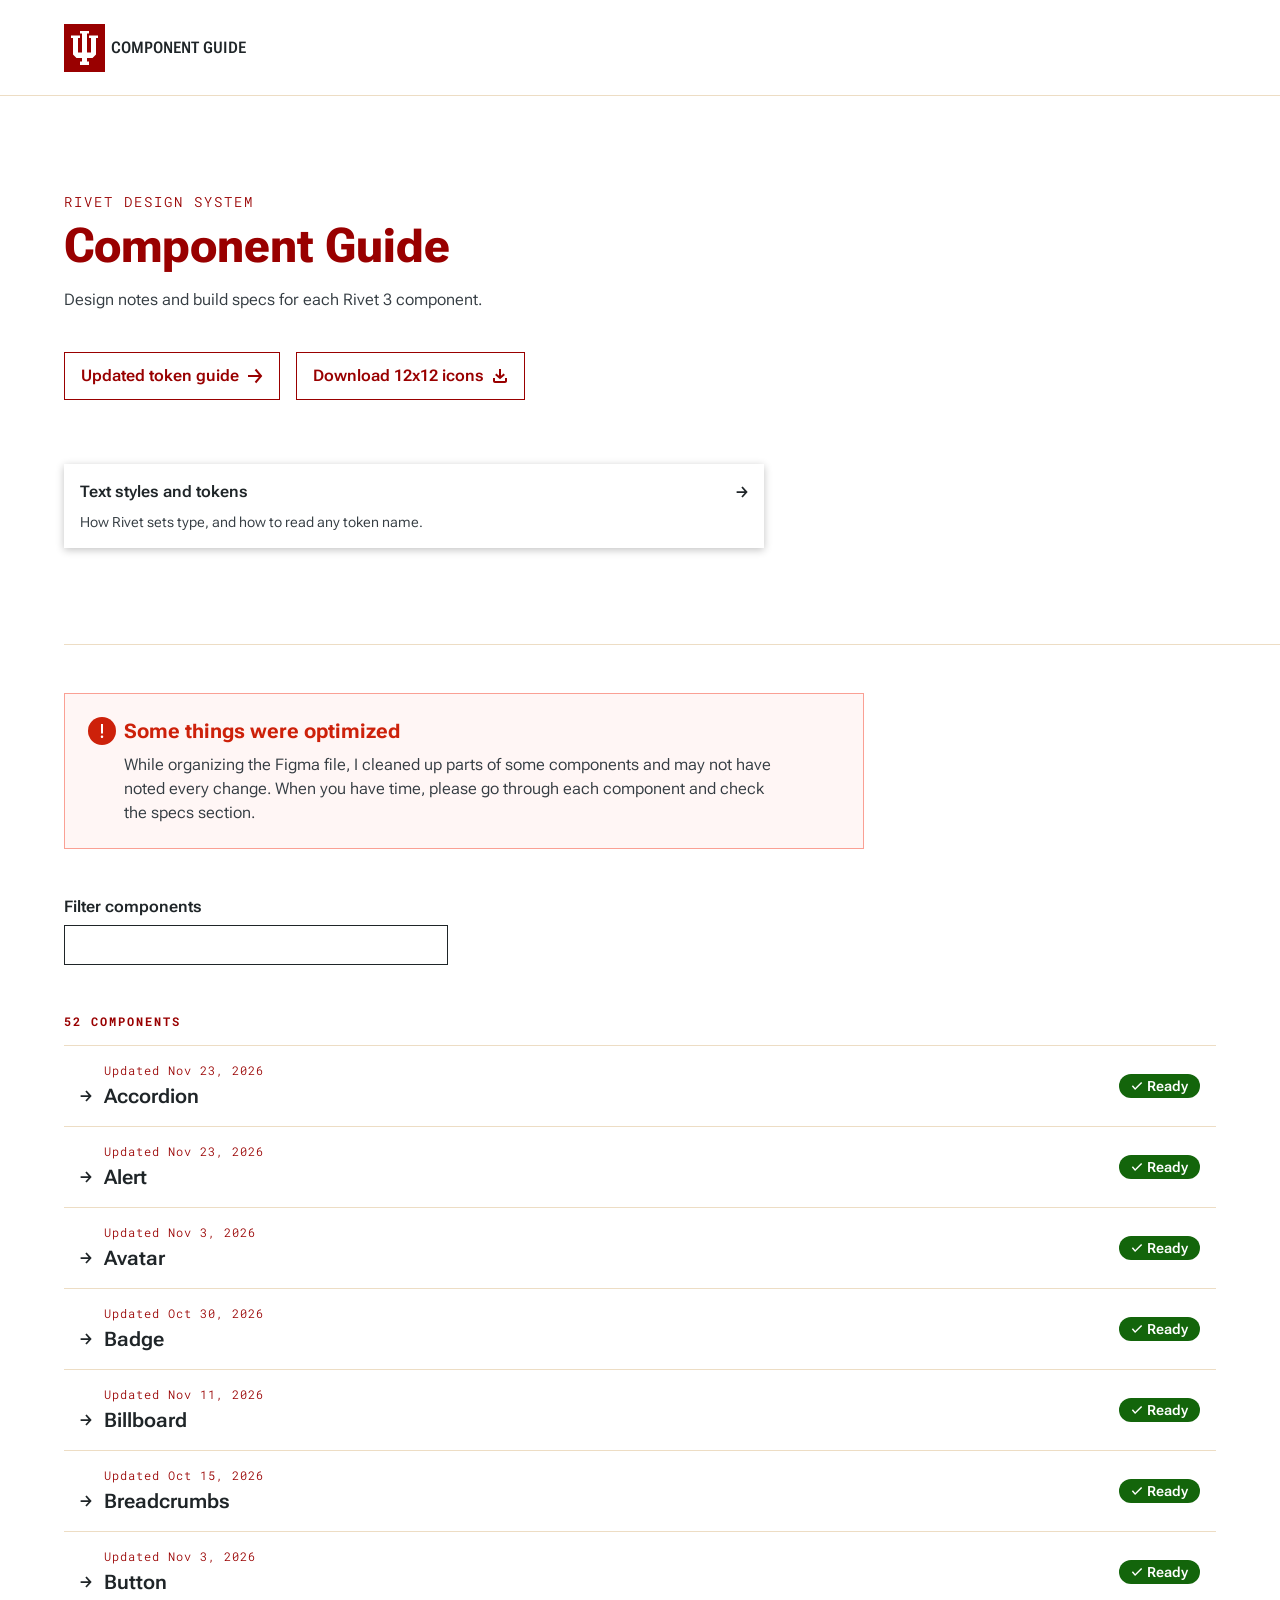
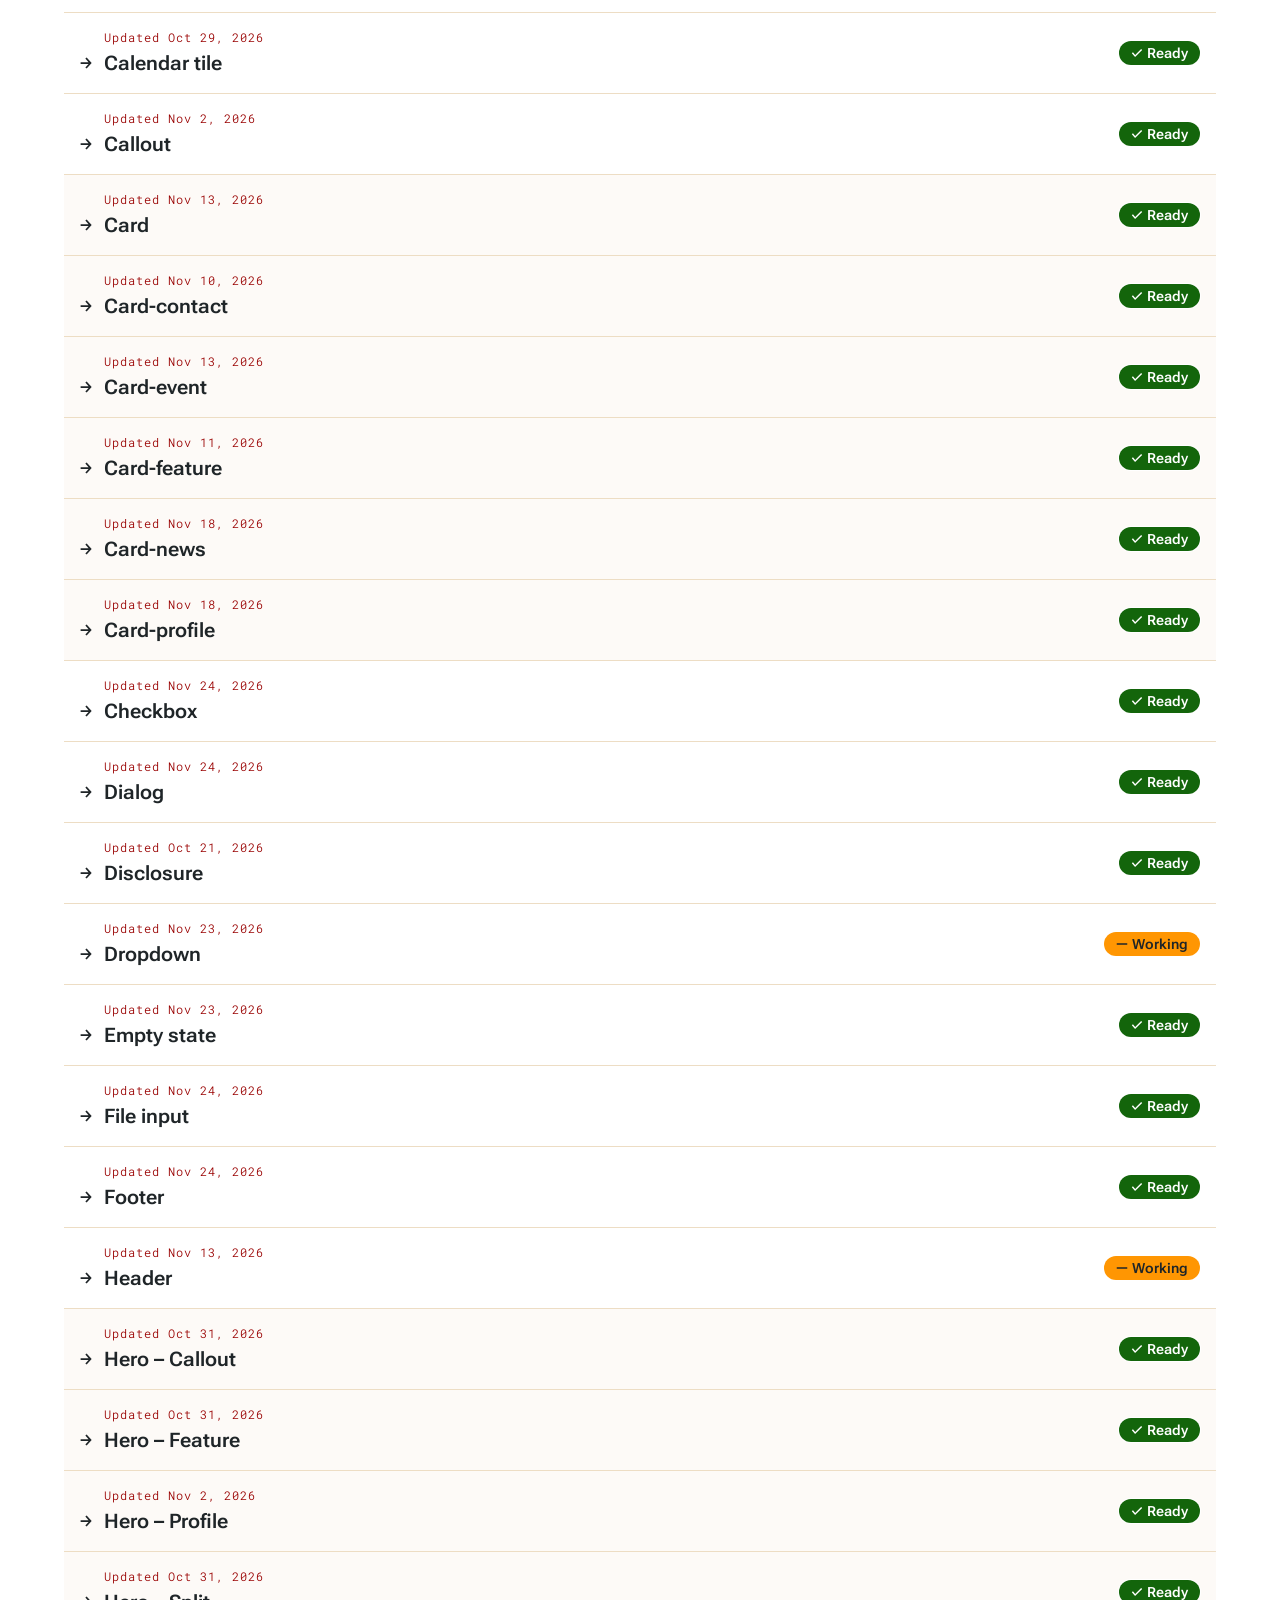
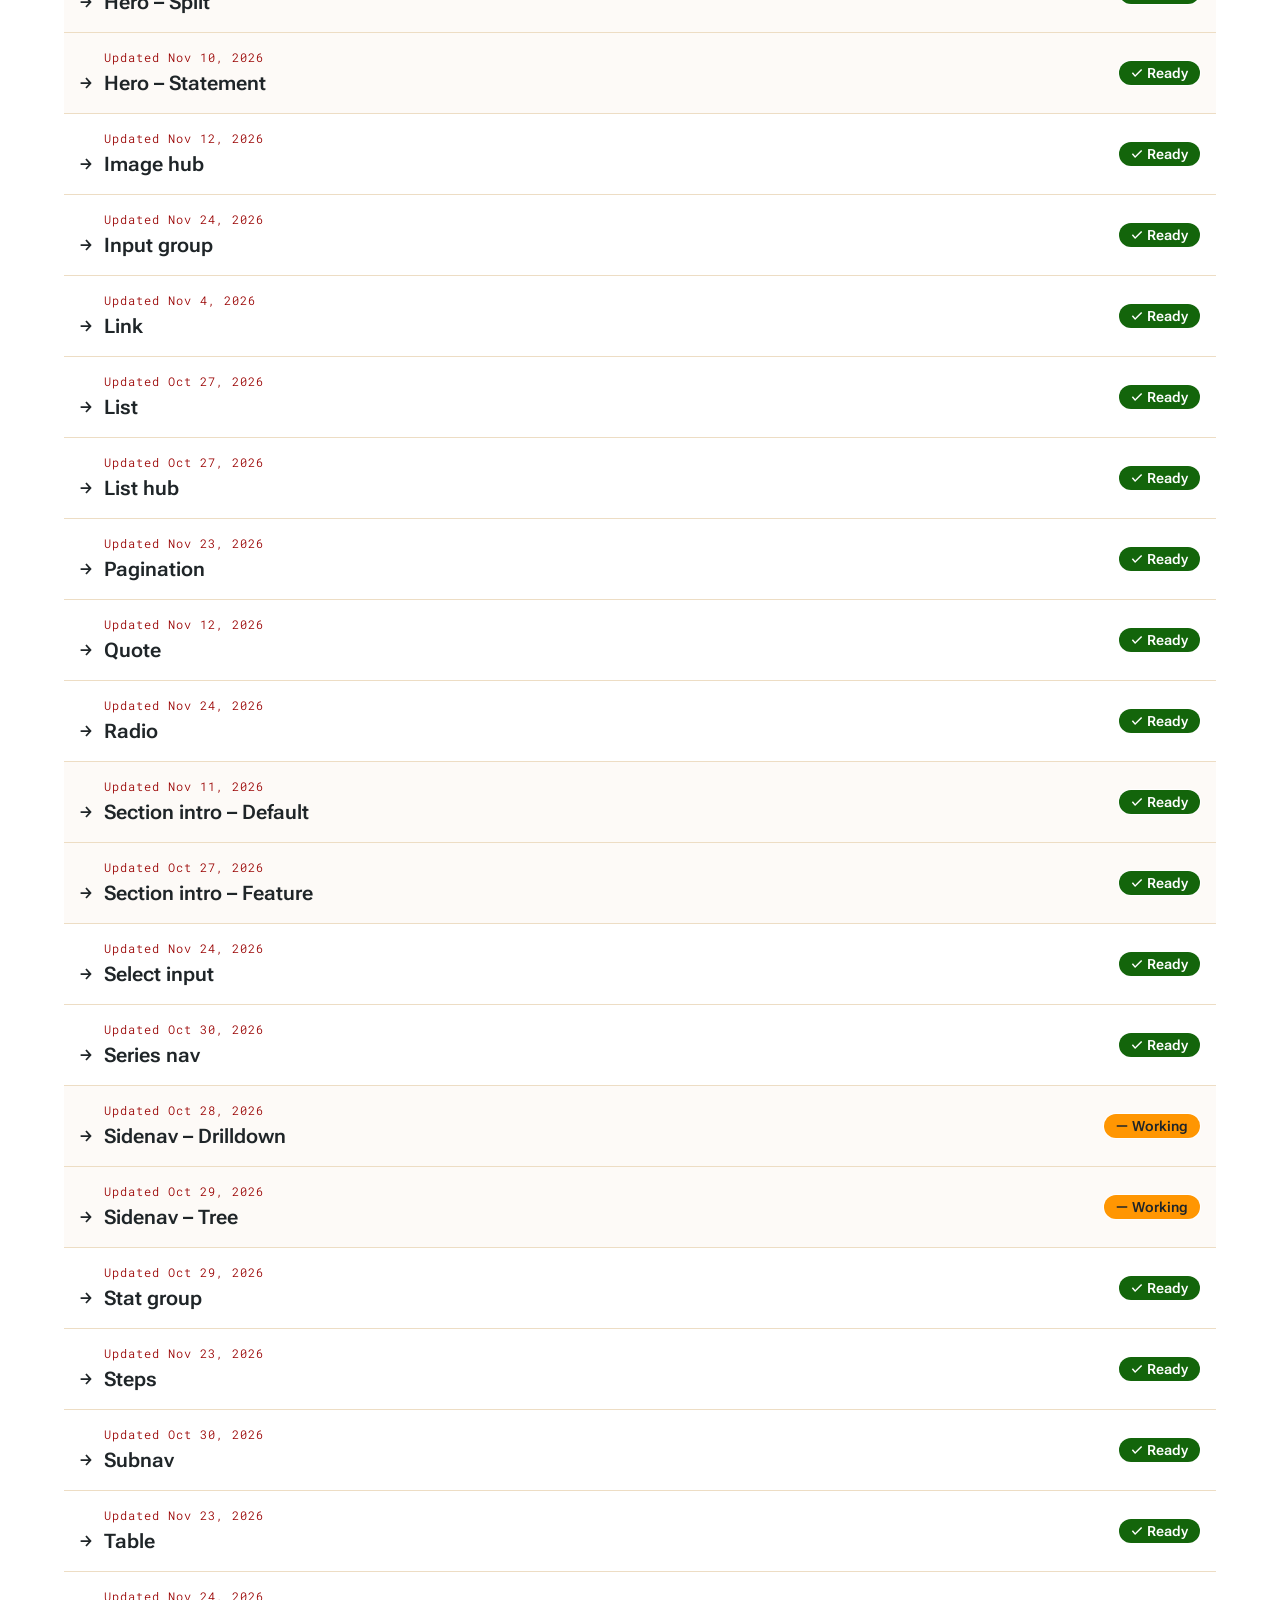
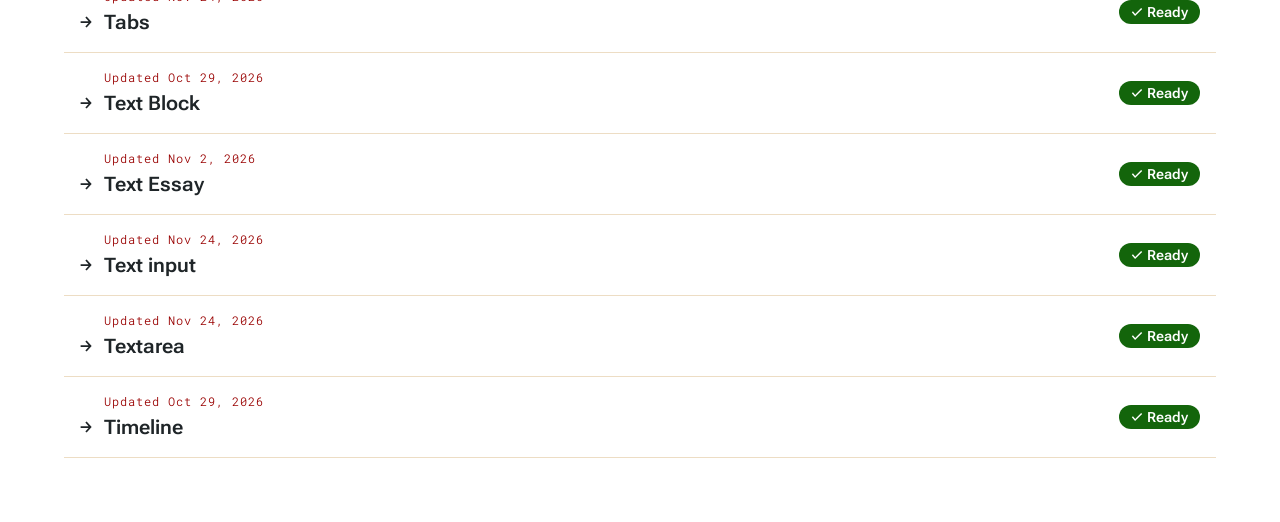
==== commit 17605dc3: "Update guide 2026-11-24 16:41" ====
--- a/index.html
+++ b/index.html
@@ -99,7 +99,7 @@
 /* ---------- rvt-hero-callout, Dark mode ----------
    Spacing from Figma rvt-hero-callout, on spacing tokens (their mobile values switch below 768px):
    Desktop spacing/96 top and bottom; Mobile spacing/40 top (32px), spacing/48 bottom (36px).
-   Metadata spacing/8 below. Body spacing/20 above (Mobile spacing/24). Buttons spacing/40 above (Mobile 32px), spacing/16 gap,
+   Metadata spacing/8 below. Body spacing/16 above. Buttons spacing/40 above (Mobile 32px), spacing/16 gap,
    stacked on Mobile, each button hugging its label. Text to card spacing/64 (Mobile spacing/48, 36px). */
 .hero{background:#1f2528;color:#ffffff;padding-top:var(--rvt-spacing-96)}
 .hero{overflow-x:clip}
@@ -111,14 +111,19 @@
 .hero .tag{font-family:var(--font-mono);font-size:14px;line-height:20px;letter-spacing:2px;text-transform:uppercase;margin:0 0 var(--rvt-spacing-8);color:#ffffff}
 .hero .tag a{color:inherit;text-decoration:none}
 .hero .tag a:hover{text-decoration:underline}
-/* display/lg/strong: 48/52 desktop, 29/32 mobile */
+/* display/lg/strong: 48/52 desktop, 29/32 mobile. Fluid in between (below): 29px on a 375px screen up to 48px at 1200px,
+   always a whole pixel, line height snapped to the 4px grid. Browsers without round() keep the two fixed sizes. */
 .hero h1{font-size:var(--rvt-type-size-29-48);line-height:var(--rvt-type-line-height-32-52);font-weight:var(--w-black);margin:0;color:#ffffff;text-wrap:balance}
-.hero .intro{font-size:18px;line-height:28px;margin:var(--rvt-spacing-20) 0 0;max-width:800px;color:#ffffff}
+@supports (font-size:round(nearest,1px,1px)){
+  .hero h1{--hero-title:round(nearest,clamp(29px,calc(29px + (100vw - 375px) * 0.0230303),48px),1px);
+    font-size:var(--hero-title);line-height:round(nearest,calc(var(--hero-title) * 1.1),4px)}
+}
+/* Intro: body/sm/regular 16/24 at every size, spacing/16 above. */
+.hero .intro{font-size:16px;line-height:24px;margin:var(--rvt-spacing-16) 0 0;max-width:800px;color:#ffffff}
 .hero .actions{display:flex;flex-wrap:wrap;align-items:center;gap:var(--rvt-spacing-16);margin-top:var(--rvt-spacing-40)}
 @media (max-width:767px){
   .hero{padding-top:var(--rvt-spacing-40)}
   .hero-inner{padding-bottom:var(--rvt-spacing-48)}
-  .hero .intro{margin-top:var(--rvt-spacing-24)}
   .hero .actions{flex-direction:column;align-items:flex-start}
 }
 .hero :focus-visible{outline-color:#efdfc8}
@@ -408,7 +413,7 @@
    text/default #ffffff (ink), text/accent #fdfaf7 (crimson), accent-strong #efdfc8 (hover).
    Always dark, in both page themes, like the hero. Below 1024px the rail becomes the prototype's
    in-flow disclosure under a compact bar (400ms max-height ease, content pushes down). */
-#rail-shell{--rail-pad:24px;--rail-bg:#1f2528;--rail-rule:#000000;--rail-text:#ffffff;--rail-accent:#faf6ef;--rail-strong:#efdfc8;color-scheme:dark}
+#rail-shell{--rail-pad:24px;--rail-bg:#1f2528;--rail-rule:#000000;--rail-text:#ffffff;--rail-ink:#ffffff;--rail-accent:#faf6ef;--rail-strong:#efdfc8;color-scheme:dark}
 :root{--rail-w:260px}
 body:not(.has-rail) #rail-shell{display:none}
 #rail{background:var(--rail-bg);color:var(--rail-text)}
@@ -422,9 +427,9 @@
 .rail-after-back{padding-top:20px}
 @media (min-width:1024px){.rail-after-back{padding-top:28px}}
 .rail-title{display:flex;width:100%;align-items:center;padding-bottom:12px;border-bottom:1px solid var(--rail-rule);
-  color:var(--rail-accent);text-decoration:none;font-size:14px;line-height:20px;font-weight:600}
+  color:var(--rail-ink);text-decoration:none;font-size:14px;line-height:20px;font-weight:600} /* text/strong: only the page you are on is accent (crimson) */
 .rail-title-label{min-width:0;flex:1;text-decoration:none;text-decoration-thickness:1px;text-underline-offset:3px}
-.rail-title:hover,.rail-title:focus-visible{color:var(--rail-strong);text-decoration:none}
+.rail-title:hover,.rail-title:focus-visible{color:var(--rail-ink);text-decoration:none} /* hover: underline only, no color shift (A7) */
 .rail-title:hover .rail-title-label,.rail-title:focus-visible .rail-title-label{text-decoration:underline}
 .rail-item{display:flex;align-items:center;gap:8px;padding:12px 0;color:var(--rail-text);text-decoration:none;
   font-size:14px;line-height:20px;font-weight:350}
@@ -502,7 +507,7 @@
 /* Desktop side menu = prototype-hub v1.3-bloomington A7 (Figma _rvt-sidebar-menu, Children only). The phone menu below 1024px is unchanged.
    Rail 260px: 20px above Back, 24px sides and bottom. Back: 12px rvt-arrow-left-12, 8px gap, action/sm/strong 14/20.
    Title 28px under Back: action/lg/strong 16/24, no rule under it; underlined (from-font) on hover.
-   Rows: body/xs/regular 14/20, no rules between them, 16px apart, the first 16px under the title; each link's click area reaches 8px above and below (36px).
+   Rows: body/xs/regular 14/20, no rules between them, 12px apart, the first 20px under the title; each link's click area reaches 6px above and below (32px).
    Current row: accent, weight 600, underline from the font. Hover/focus: accent + underline. All side menu text is width 100. */
 @media (min-width:1024px){
   #rail-nav{padding-top:20px}
@@ -510,11 +515,11 @@
   .rail-after-back{padding-top:28px}
   .rail-title{padding-bottom:0;border-bottom:0;font-size:16px;line-height:24px}
   .rail-title-label{text-underline-position:from-font}
-  #rail ul{display:flex;flex-direction:column;gap:16px;padding-top:16px}
+  #rail ul{display:flex;flex-direction:column;gap:12px;padding-top:20px} /* 2026-11-24: title to first row 20px (was 16), rows 12px apart (was 16), as in prototype A7 */
   #rail li{border-bottom:0}
   .rail-item{position:relative;padding:0}
-  .rail-item::before{content:"";position:absolute;inset:-8px 0}
-  .rail-item[aria-current="page"]{font-weight:600}
+  .rail-item::before{content:"";position:absolute;inset:-6px 0}
+  .rail-item[aria-current="page"]{font-weight:600;font-stretch:69%} /* 2026-11-24: width 69 so the bold current row is the same width as the regular text (as in prototype A7) */
   .rail-item:active,.rail-item:focus-visible{color:var(--rail-accent)}
 }
 @media (min-width:1024px) and (hover:hover){.rail-item:hover{color:var(--rail-accent)}}
@@ -585,7 +590,7 @@
 :root[data-page-theme] .btn{border-color:var(--rvt-border-accent);color:var(--rvt-text-accent)}
 :root[data-page-theme] .btn:hover{border-color:var(--rvt-border-accent-strong);color:var(--rvt-text-brand-strong)}
 :root[data-page-theme] .btn:focus-visible{outline-color:var(--rvt-border-accent-strong)}
-:root[data-page-theme] #rail-shell{--rail-bg:var(--rvt-background-default);--rail-rule:var(--rvt-border-default);--rail-text:var(--rvt-text-default);--rail-accent:var(--rvt-text-accent);--rail-strong:var(--rvt-text-brand-strong)}
+:root[data-page-theme] #rail-shell{--rail-bg:var(--rvt-background-default);--rail-rule:var(--rvt-border-default);--rail-text:var(--rvt-text-default);--rail-ink:var(--rvt-text-strong);--rail-accent:var(--rvt-text-accent);--rail-strong:var(--rvt-text-brand-strong)}
 :root[data-page-theme="light"] #rail-shell{color-scheme:light}
 
 /* ---------- rvt-tabs, Type=Segmented, Size=Large (Small below 768px): page theme switcher ----------
@@ -1084,7 +1089,7 @@
    Background background/default; 1px border/default rule along the bottom (the last thing in the hero), starting flush with the content on the left and running past the right padding to the page edge.
    Side by side: spacing/96 top, spacing/80 sides (the page gutter: flush with the main content); text and card in a row, spacing/64 apart, card 440px wide, aligned to the bottom.
    Stacked: spacing/96 top; card under the text, spacing/64 above it, 700px wide.
-   Metadata tag/md/caps text/brand, spacing/8 below. Headline display/lg/strong text/brand, up to 920px. Body body/base/regular text/default, spacing/20 above, up to 800px.
+   Metadata tag/md/caps text/brand, spacing/8 below. Headline display/lg/strong text/brand, up to 920px, fluid between its Mobile and Desktop sizes. Body body/sm/regular text/default, spacing/16 above, up to 800px.
    Buttons: rvt-link Extra-large, Strong first then Normal, spacing/40 above, spacing/16 apart (also between wrapped rows).
    Card: rvt-card Compact, Plain, Raised (the Card example's own classes). */
 .rvt-hero-callout-wrap{container-type:inline-size}
@@ -1103,8 +1108,8 @@
   font:var(--rvt-font-tag-md-caps);font-stretch:var(--rvt-font-width-normal);letter-spacing:var(--rvt-font-tracking-xl);text-transform:uppercase}
 .rvt-hero-callout__title{max-width:920px;margin:0;color:var(--rvt-text-brand);
   font:var(--rvt-font-display-lg-strong);font-stretch:var(--rvt-font-width-normal);font-variation-settings:var(--rvt-font-axes-heading);letter-spacing:var(--rvt-font-tracking-none)}
-.rvt-hero-callout__body{max-width:800px;margin:0;padding-top:var(--rvt-spacing-20);color:var(--rvt-text-default);
-  font:var(--rvt-font-body-base-regular);font-stretch:var(--rvt-font-width-semi-expanded);letter-spacing:var(--rvt-font-tracking-none)}
+.rvt-hero-callout__body{max-width:800px;margin:0;padding-top:var(--rvt-spacing-16);color:var(--rvt-text-default);
+  font:var(--rvt-font-body-sm-regular);font-stretch:var(--rvt-font-width-semi-expanded);letter-spacing:var(--rvt-font-tracking-none)}
 .rvt-hero-callout__actions{display:flex;flex-wrap:wrap;align-items:center;gap:var(--rvt-spacing-16);padding-top:var(--rvt-spacing-40)}
 /* rvt-link, Extra-large: component/button/height-xl, spacing/16 sides, spacing/8 to the 16px arrow. Focus: 2px border/accent-strong, 2px outside, square corners.
    Strong: background/brand, text and arrow on-brand-alt; hover background/accent. Normal: 1px border/accent drawn inside, text/accent, icon/accent;
@@ -1120,7 +1125,7 @@
 .rvt-hero-callout__button--strong svg,.rvt-hero-callout__button--strong:hover svg{fill:var(--rvt-icon-on-brand-alt)}
 .rvt-hero-callout__button--strong:hover{background:var(--rvt-background-accent)}
 .rvt-hero-callout__button:focus-visible{outline:2px solid var(--rvt-border-accent-strong);outline-offset:2px}
-/* The card is 440px wide, beside the text or on its own line (Stacked, or Side by side once it wraps), so its arrow stays close to the title. Full width on Mobile. */
+/* The card is never wider than 440px, beside the text or on its own line, in Mobile mode too, so its arrow stays close to the title. With less room than that it fills the width. */
 .rvt-hero-callout__card{flex:none;width:440px;max-width:100%}
 /* Side by side needs about 1200px of room (text column at least ~700px beside the 440px card and the spacing/64 gap); with less, the card wraps under the text, as in Stacked. */
 @container (max-width:1199px){
@@ -1129,15 +1134,19 @@
 }
 @container (max-width:767px){
   /* Mobile mode, whatever the screen size (like the billboard): the tokens with a Mobile value take it here, the same values generated/rivet-tokens.css gives them below 768px.
-     Padding spacing/40 top (32px), spacing/24 sides; spacing/48 (36px) below the content and above the card. Body spacing/24 above.
-     Buttons stacked, each hugging its label, spacing/16 apart. Card full width. */
+     Padding spacing/40 top (32px), spacing/24 sides; spacing/48 (36px) below the content and above the card.
+     Buttons stacked, each hugging its label, spacing/16 apart. Card up to 440px wide. */
   .rvt-hero-callout,.rvt-hero-callout--stacked{--rvt-spacing-40:32px;--rvt-spacing-48:36px;--rvt-type-size-29-48:29px;--rvt-type-line-height-32-52:32px;--rvt-type-size-16-18:16px;--rvt-type-line-height-28:24px;
     padding:var(--rvt-spacing-40) 0 0}
   .rvt-hero-callout__inner{gap:var(--rvt-spacing-48);padding-bottom:var(--rvt-spacing-48)}
   .rvt-hero-callout__title{font-size:var(--rvt-type-size-29-48);line-height:var(--rvt-type-line-height-32-52)}
-  .rvt-hero-callout__body{padding-top:var(--rvt-spacing-24);font-size:var(--rvt-type-size-16-18);line-height:var(--rvt-type-line-height-28)}
   .rvt-hero-callout__actions{flex-direction:column;align-items:flex-start}
-  .rvt-hero-callout__card,.rvt-hero-callout--stacked .rvt-hero-callout__card{width:100%}
+}
+/* Headline, fluid: 29px when the hero has 375px of room up to 48px at 1024px or more, in a straight line between, always a whole pixel.
+   Line height snaps to the 4px grid (29/32 ... 48/52). It follows the hero's own width, not the screen. Browsers without round() keep the two fixed sizes. */
+@supports (font-size:round(nearest,1px,1px)){
+  .rvt-hero-callout__title{--hc-title:round(nearest,clamp(29px,calc(29px + (100cqi - 375px) * 0.0292758),48px),1px);
+    font-size:var(--hc-title);line-height:round(nearest,calc(var(--hc-title) * 1.1),4px)}
 }
 @media (prefers-reduced-motion:reduce){.rvt-hero-callout__button,.rvt-hero-callout__button svg{transition:none}}
 /* ---------- rvt-breadcrumbs (Breadcrumbs page example, Developer spec checklist) ----------
@@ -3378,16 +3387,11 @@
       /* Sample links stay on the page. */
       wire: stage => stage.querySelectorAll('.rvt-footer a').forEach(a => a.addEventListener('click', e => e.preventDefault()))
     },
-    /* rvt-hero-callout: Layout is the dropdown (Side by side, Stacked), each capped at its Breakpoint=Desktop frame width. No Style axis, so no radio.
-       Under 900px of room Side by side drops the card under the text; under 768px both switch to the Mobile layout (container query, so it follows the room it has). */
+    /* rvt-hero-callout: one layout, so no dropdown and no Style radio. The card sits beside the text when there is room (1200px or more)
+       and wraps under it otherwise; under 768px the hero switches to Mobile (container query, so it follows the room it has). */
     'hero-callout': {
-      maxWidth: 1440, // the preferred max container width (Figma Side by side Desktop frame is 1600px including its 80px gutters)
-      variantLabel: 'Select layout', // the dropdown picks the Layout
-      variants: [
-        {id: 'side', label: 'Side by side'},
-        {id: 'stacked', label: 'Stacked', maxWidth: 1200} // Figma rvt-hero-callout, Breakpoint=Desktop, Column(s)=2 (Stacked) frame width
-      ],
-      html: v => heroCalloutEl(v === 'stacked' ? 'stacked' : 'side'),
+      maxWidth: 1440, // the preferred max container width (Figma Desktop frame is 1600px including its 80px gutters)
+      html: () => heroCalloutEl('side'),
       /* Sample links stay on the page. */
       wire: stage => stage.querySelectorAll('.rvt-hero-callout a').forEach(a => a.addEventListener('click', e => e.preventDefault()))
     },
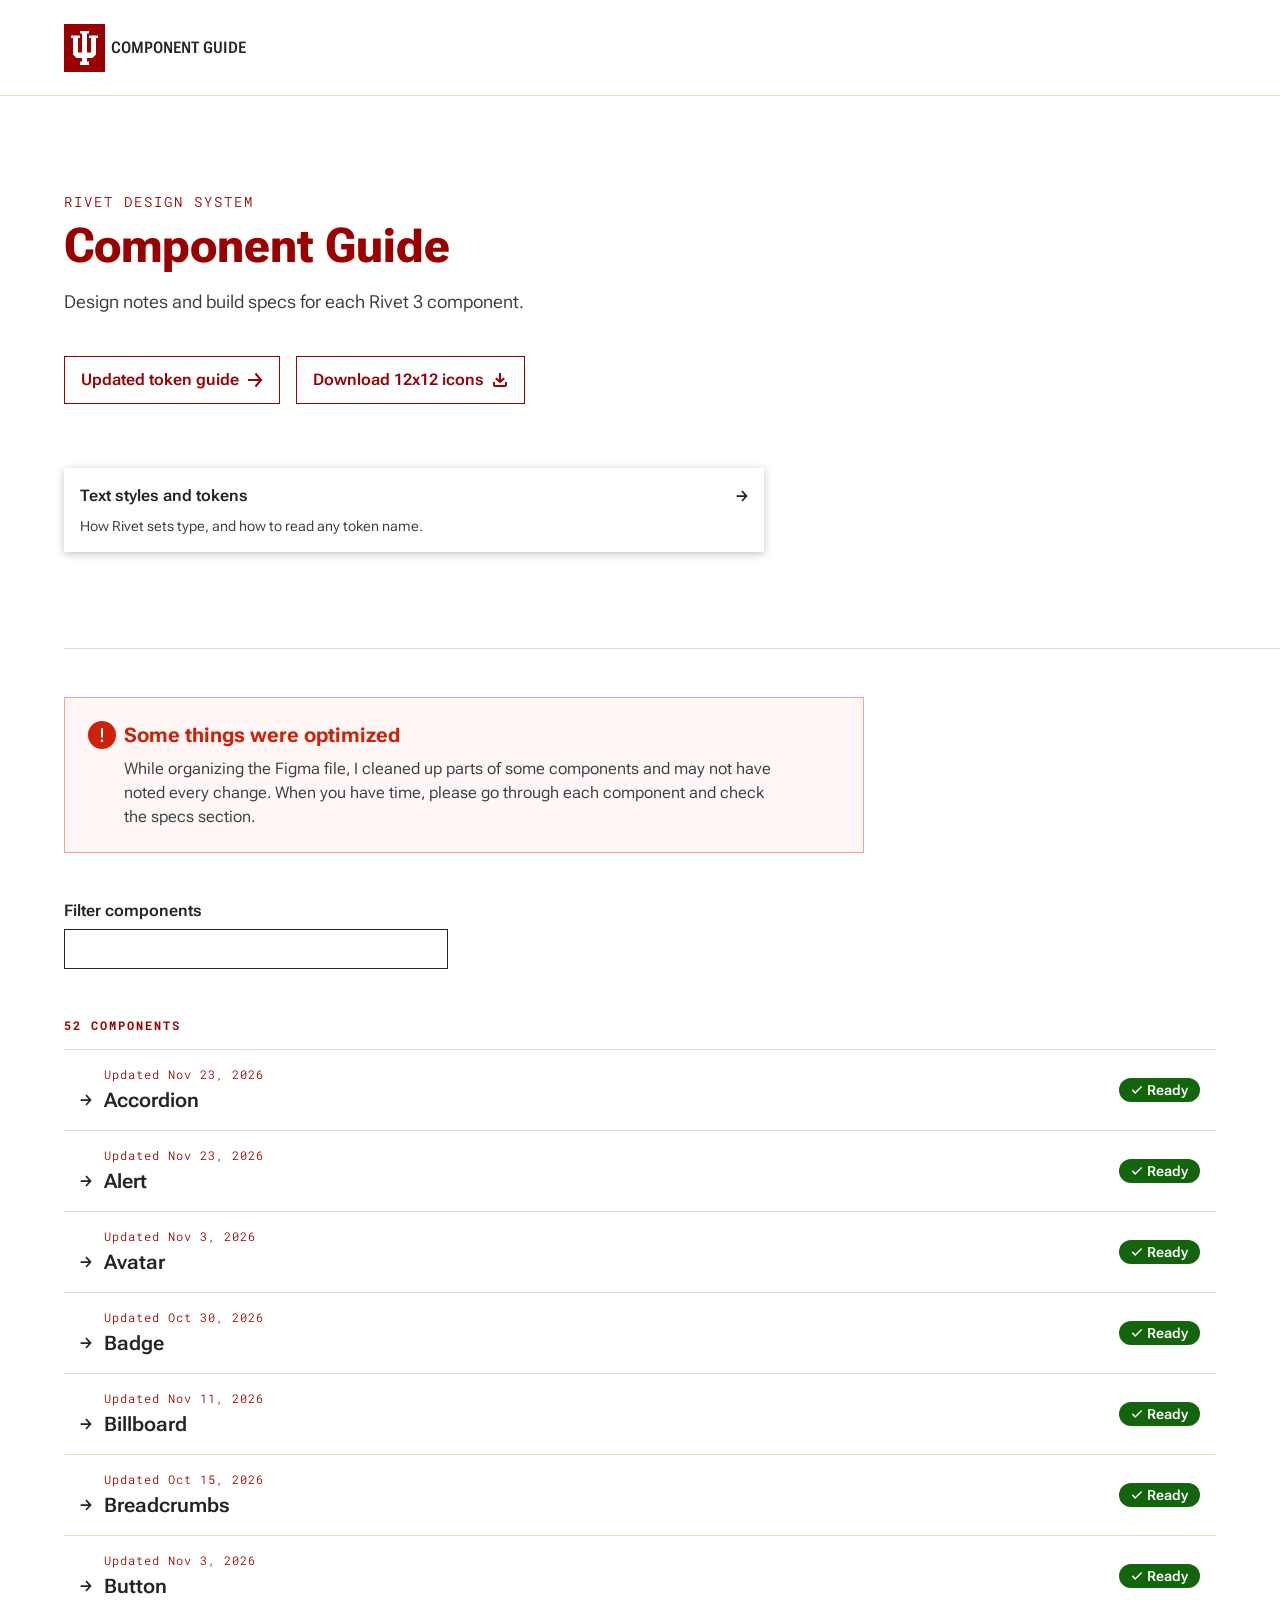
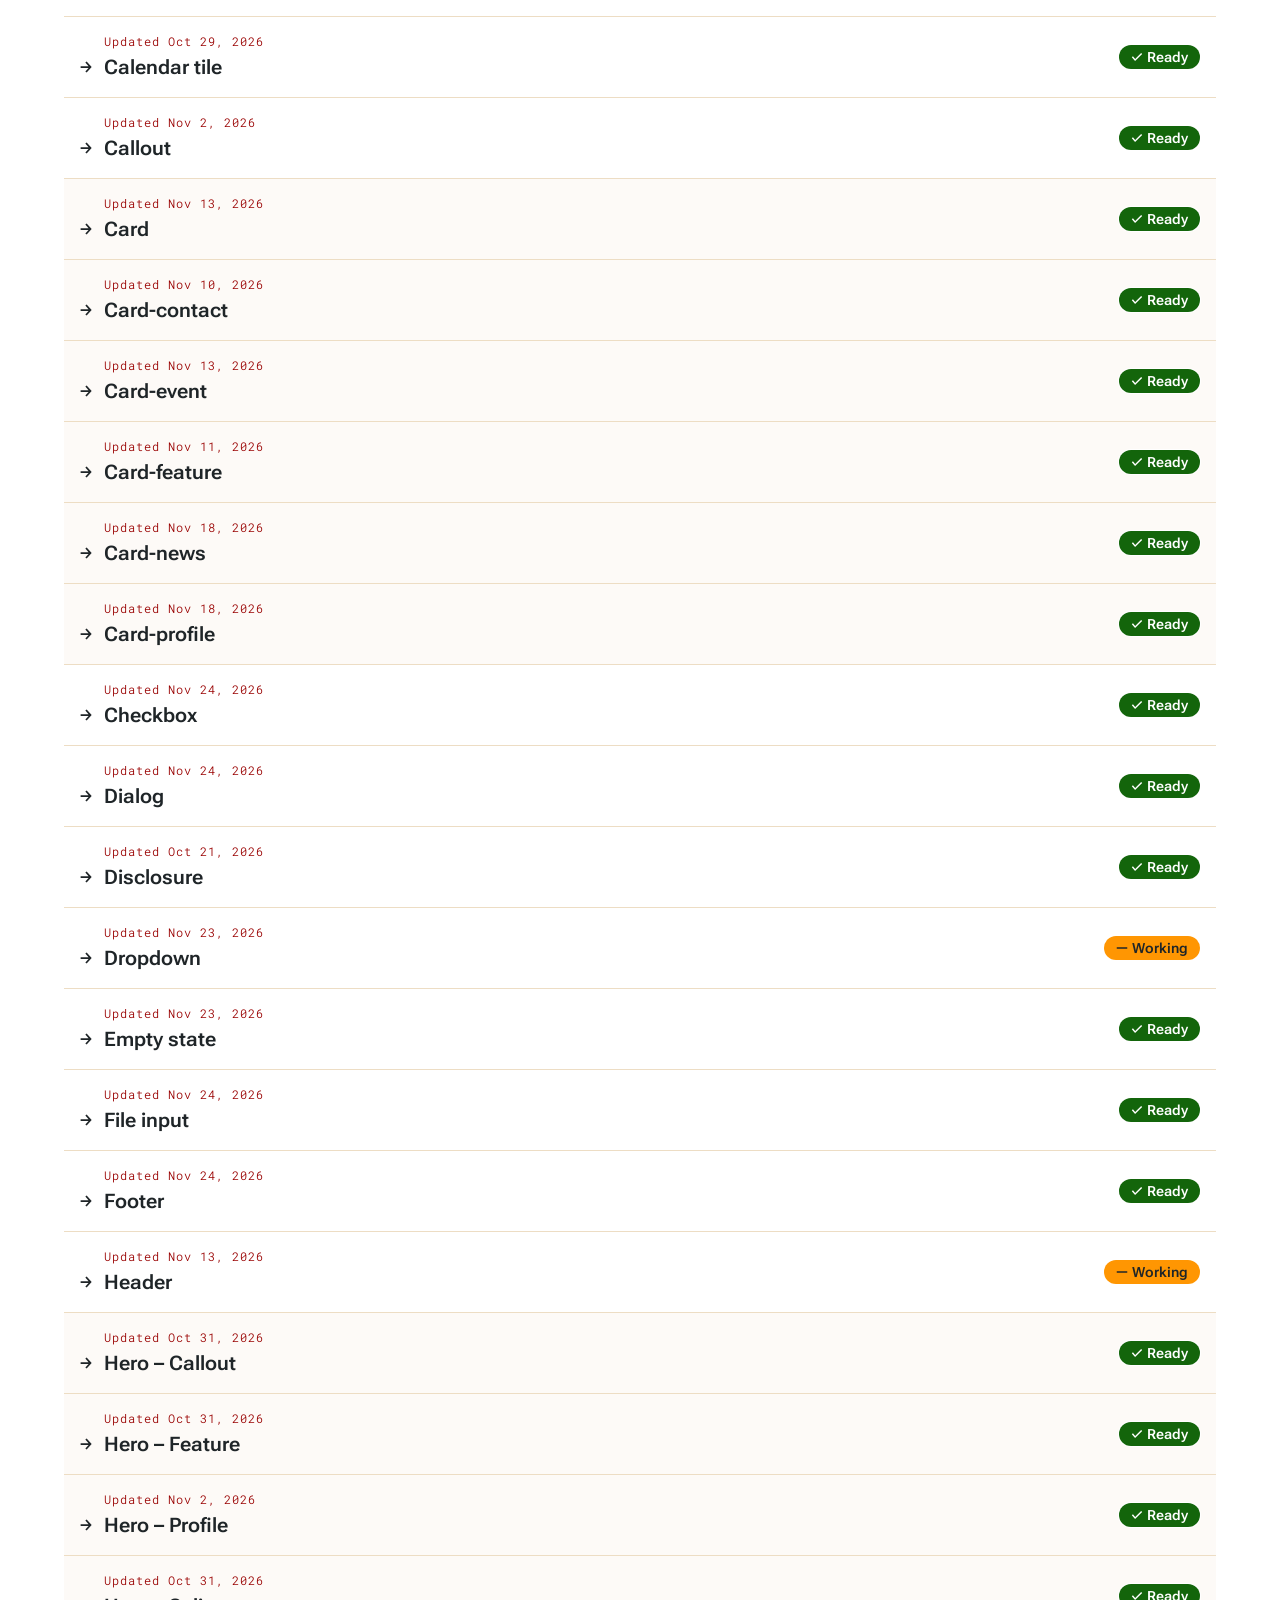
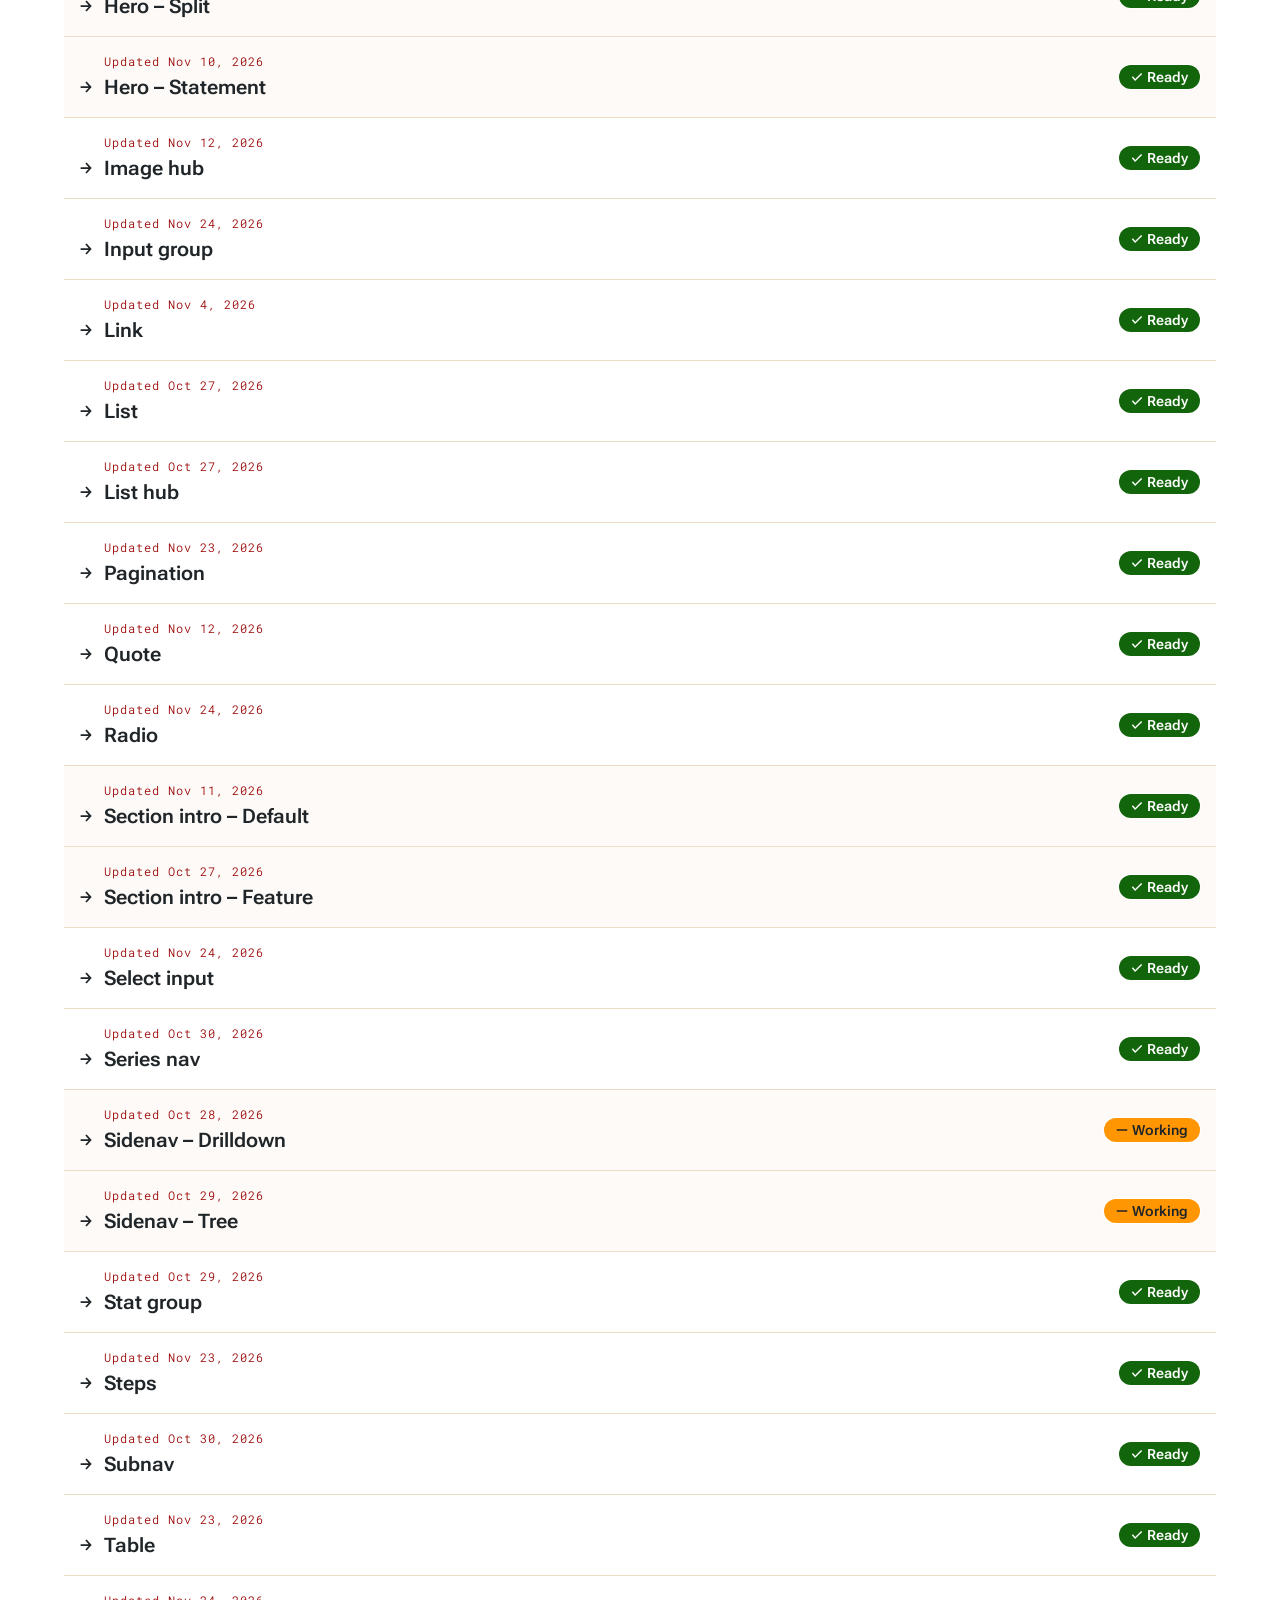
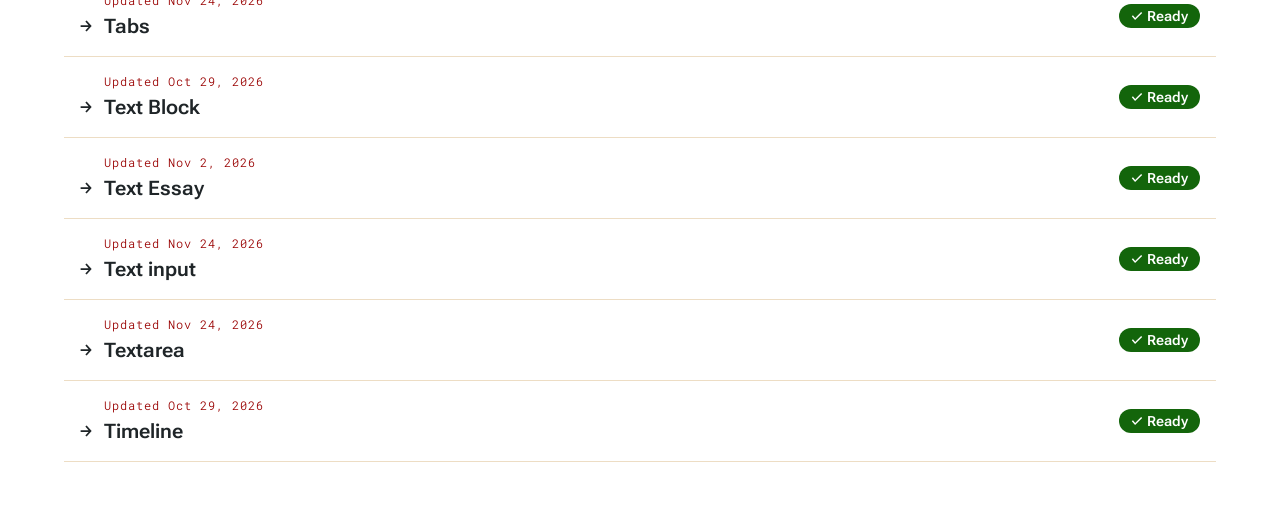
==== commit 9e506a8c: "Update guide 2026-11-24 16:47" ====
--- a/index.html
+++ b/index.html
@@ -118,8 +118,13 @@
   .hero h1{--hero-title:round(nearest,clamp(29px,calc(29px + (100vw - 375px) * 0.0230303),48px),1px);
     font-size:var(--hero-title);line-height:round(nearest,calc(var(--hero-title) * 1.1),4px)}
 }
-/* Intro: body/sm/regular 16/24 at every size, spacing/16 above. */
-.hero .intro{font-size:16px;line-height:24px;margin:var(--rvt-spacing-16) 0 0;max-width:800px;color:#ffffff}
+/* Intro: body/base/regular, 18/28 desktop, 16/24 mobile, spacing/16 above. Fluid like the headline (16, 17, 18px; line height on the 4px grid). */
+.hero .intro{font-size:var(--rvt-type-size-16-18);line-height:var(--rvt-type-line-height-28);margin:var(--rvt-spacing-16) 0 0;max-width:800px;color:#ffffff}
+@media (max-width:767px){.hero .intro{line-height:24px}}
+@supports (font-size:round(nearest,1px,1px)){
+  .hero .intro{--hero-intro:round(nearest,clamp(16px,calc(16px + (100vw - 375px) * 0.0024242),18px),1px);
+    font-size:var(--hero-intro);line-height:round(nearest,calc(var(--hero-intro) * 1.5),4px)}
+}
 .hero .actions{display:flex;flex-wrap:wrap;align-items:center;gap:var(--rvt-spacing-16);margin-top:var(--rvt-spacing-40)}
 @media (max-width:767px){
   .hero{padding-top:var(--rvt-spacing-40)}
@@ -1089,7 +1094,7 @@
    Background background/default; 1px border/default rule along the bottom (the last thing in the hero), starting flush with the content on the left and running past the right padding to the page edge.
    Side by side: spacing/96 top, spacing/80 sides (the page gutter: flush with the main content); text and card in a row, spacing/64 apart, card 440px wide, aligned to the bottom.
    Stacked: spacing/96 top; card under the text, spacing/64 above it, 700px wide.
-   Metadata tag/md/caps text/brand, spacing/8 below. Headline display/lg/strong text/brand, up to 920px, fluid between its Mobile and Desktop sizes. Body body/sm/regular text/default, spacing/16 above, up to 800px.
+   Metadata tag/md/caps text/brand, spacing/8 below. Headline display/lg/strong text/brand, up to 920px, fluid between its Mobile and Desktop sizes. Body body/base/regular text/default (fluid too), spacing/16 above, up to 800px.
    Buttons: rvt-link Extra-large, Strong first then Normal, spacing/40 above, spacing/16 apart (also between wrapped rows).
    Card: rvt-card Compact, Plain, Raised (the Card example's own classes). */
 .rvt-hero-callout-wrap{container-type:inline-size}
@@ -1109,7 +1114,7 @@
 .rvt-hero-callout__title{max-width:920px;margin:0;color:var(--rvt-text-brand);
   font:var(--rvt-font-display-lg-strong);font-stretch:var(--rvt-font-width-normal);font-variation-settings:var(--rvt-font-axes-heading);letter-spacing:var(--rvt-font-tracking-none)}
 .rvt-hero-callout__body{max-width:800px;margin:0;padding-top:var(--rvt-spacing-16);color:var(--rvt-text-default);
-  font:var(--rvt-font-body-sm-regular);font-stretch:var(--rvt-font-width-semi-expanded);letter-spacing:var(--rvt-font-tracking-none)}
+  font:var(--rvt-font-body-base-regular);font-stretch:var(--rvt-font-width-semi-expanded);letter-spacing:var(--rvt-font-tracking-none)}
 .rvt-hero-callout__actions{display:flex;flex-wrap:wrap;align-items:center;gap:var(--rvt-spacing-16);padding-top:var(--rvt-spacing-40)}
 /* rvt-link, Extra-large: component/button/height-xl, spacing/16 sides, spacing/8 to the 16px arrow. Focus: 2px border/accent-strong, 2px outside, square corners.
    Strong: background/brand, text and arrow on-brand-alt; hover background/accent. Normal: 1px border/accent drawn inside, text/accent, icon/accent;
@@ -1140,6 +1145,7 @@
     padding:var(--rvt-spacing-40) 0 0}
   .rvt-hero-callout__inner{gap:var(--rvt-spacing-48);padding-bottom:var(--rvt-spacing-48)}
   .rvt-hero-callout__title{font-size:var(--rvt-type-size-29-48);line-height:var(--rvt-type-line-height-32-52)}
+  .rvt-hero-callout__body{font-size:var(--rvt-type-size-16-18);line-height:var(--rvt-type-line-height-28)}
   .rvt-hero-callout__actions{flex-direction:column;align-items:flex-start}
 }
 /* Headline, fluid: 29px when the hero has 375px of room up to 48px at 1024px or more, in a straight line between, always a whole pixel.
@@ -1147,6 +1153,9 @@
 @supports (font-size:round(nearest,1px,1px)){
   .rvt-hero-callout__title{--hc-title:round(nearest,clamp(29px,calc(29px + (100cqi - 375px) * 0.0292758),48px),1px);
     font-size:var(--hc-title);line-height:round(nearest,calc(var(--hc-title) * 1.1),4px)}
+  /* Body, fluid over the same range: 16px up to 18px (16/24, 17/24, 18/28). */
+  .rvt-hero-callout__body{--hc-body:round(nearest,clamp(16px,calc(16px + (100cqi - 375px) * 0.0030817),18px),1px);
+    font-size:var(--hc-body);line-height:round(nearest,calc(var(--hc-body) * 1.5),4px)}
 }
 @media (prefers-reduced-motion:reduce){.rvt-hero-callout__button,.rvt-hero-callout__button svg{transition:none}}
 /* ---------- rvt-breadcrumbs (Breadcrumbs page example, Developer spec checklist) ----------
